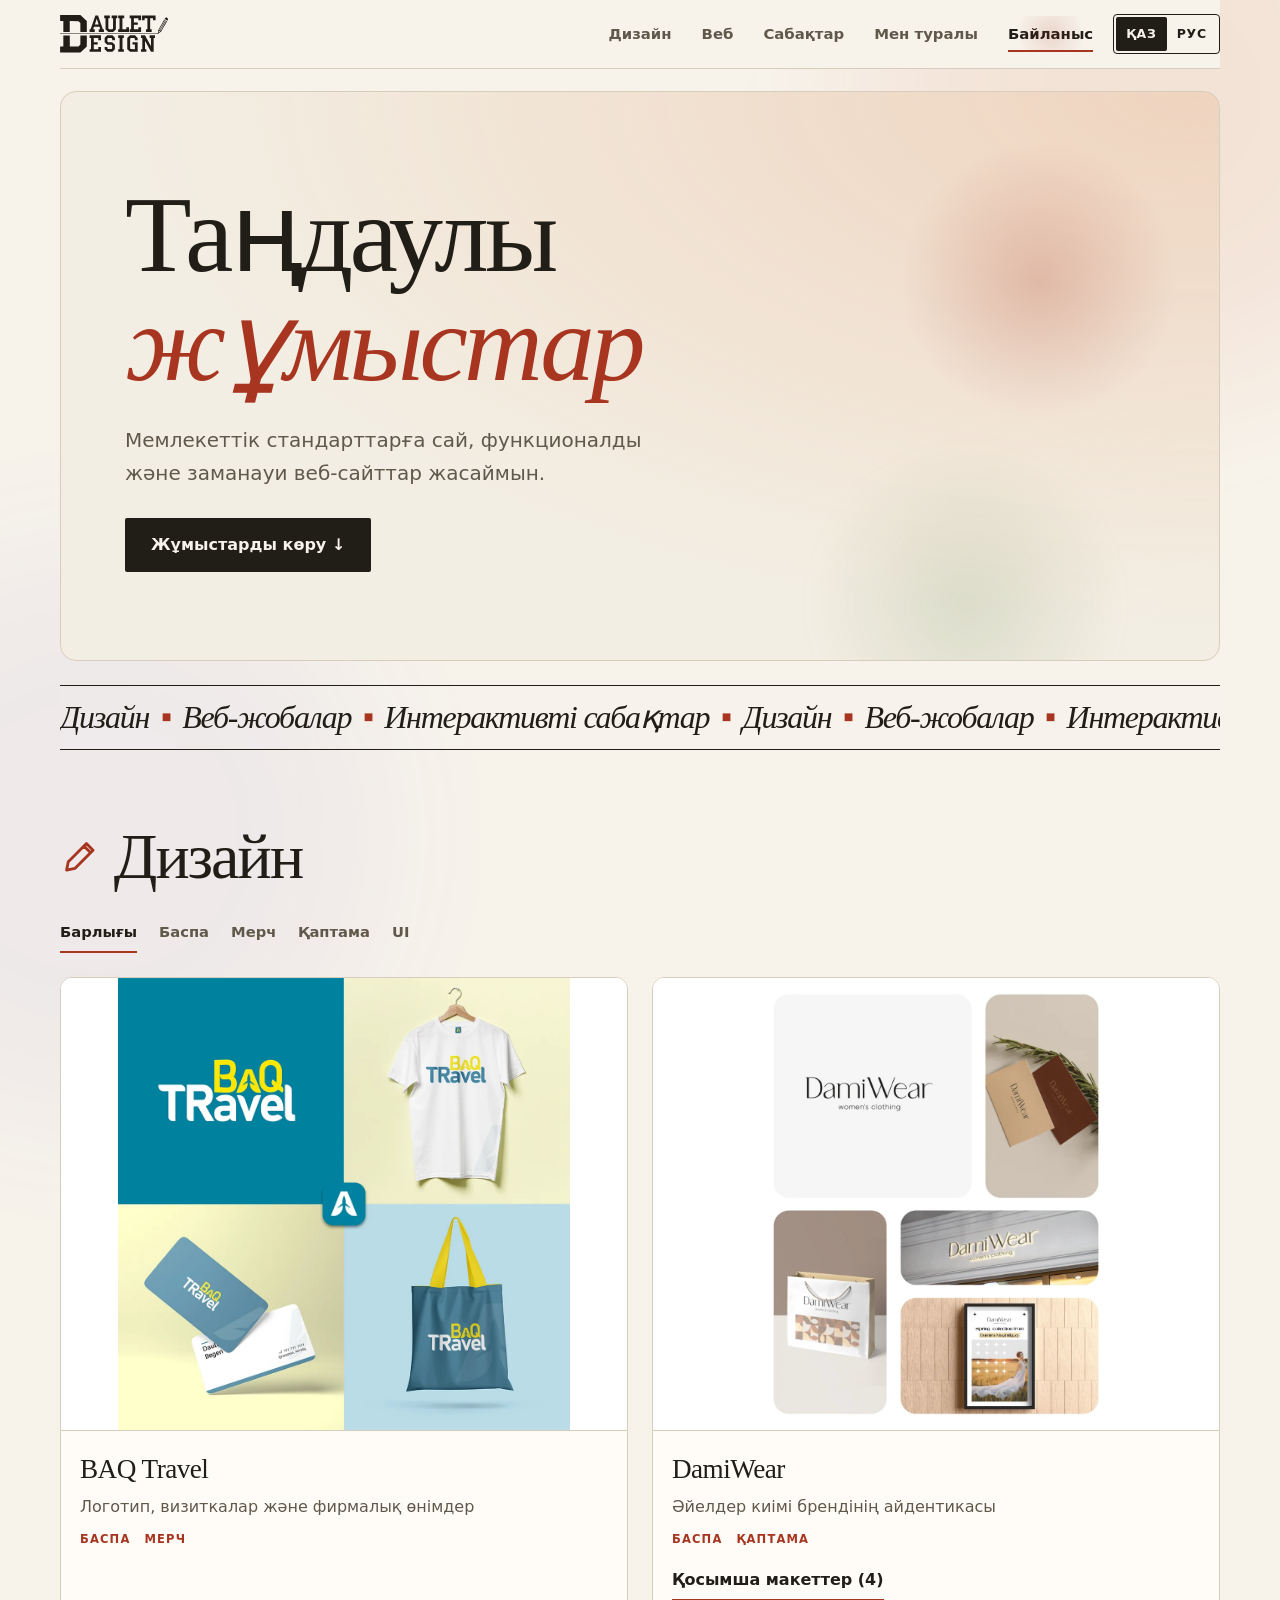
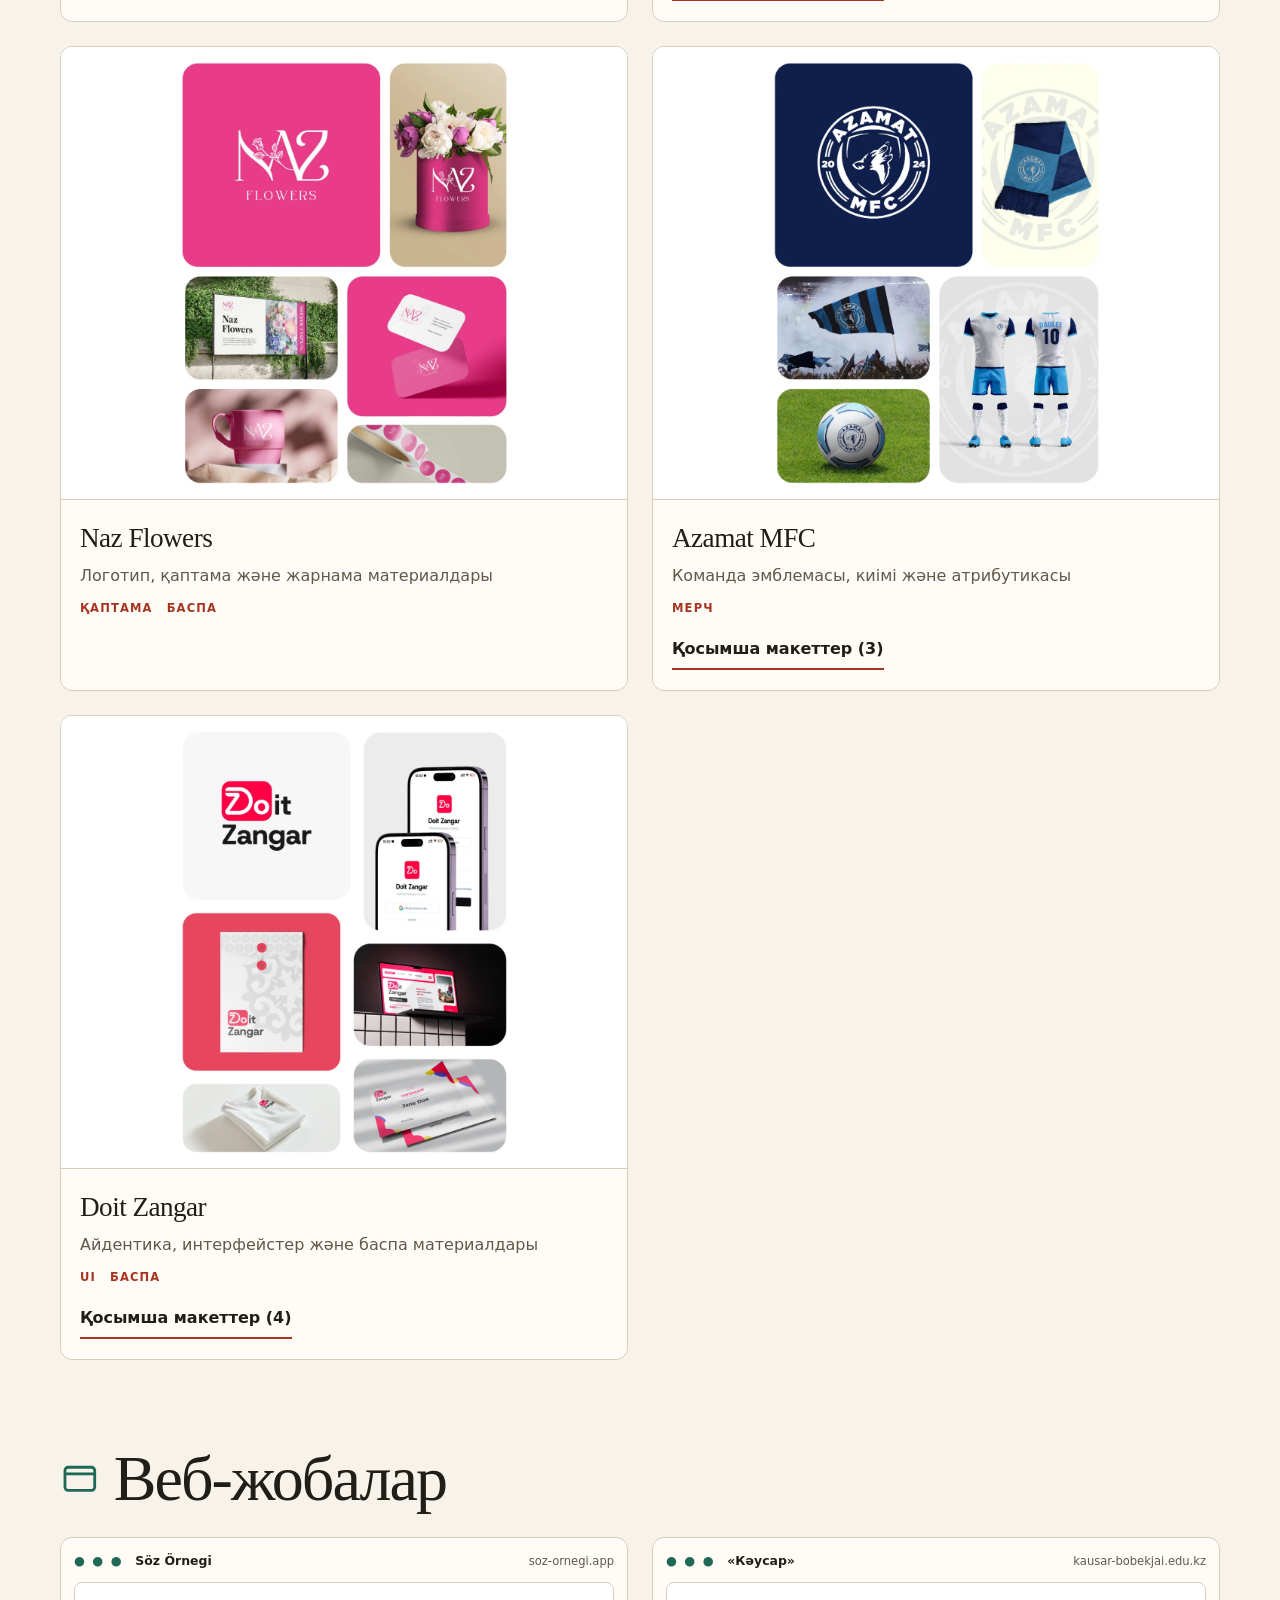
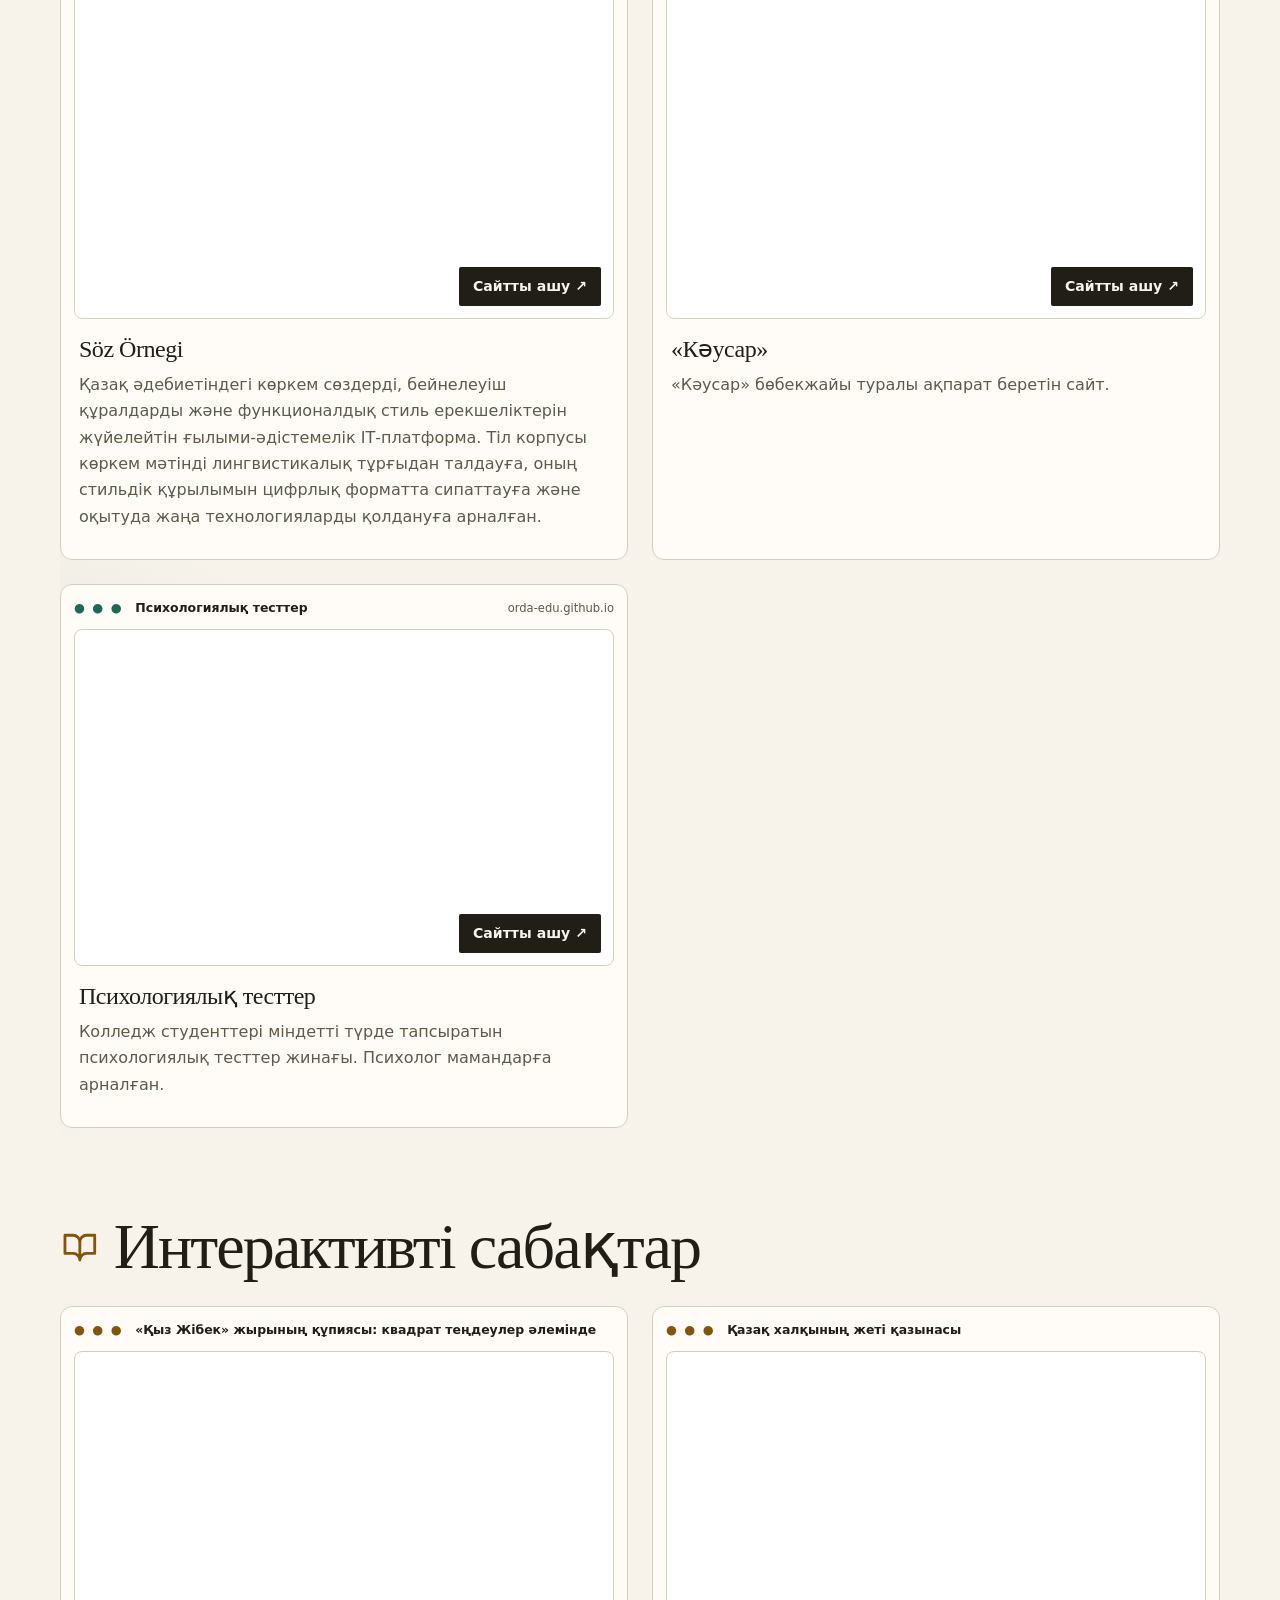
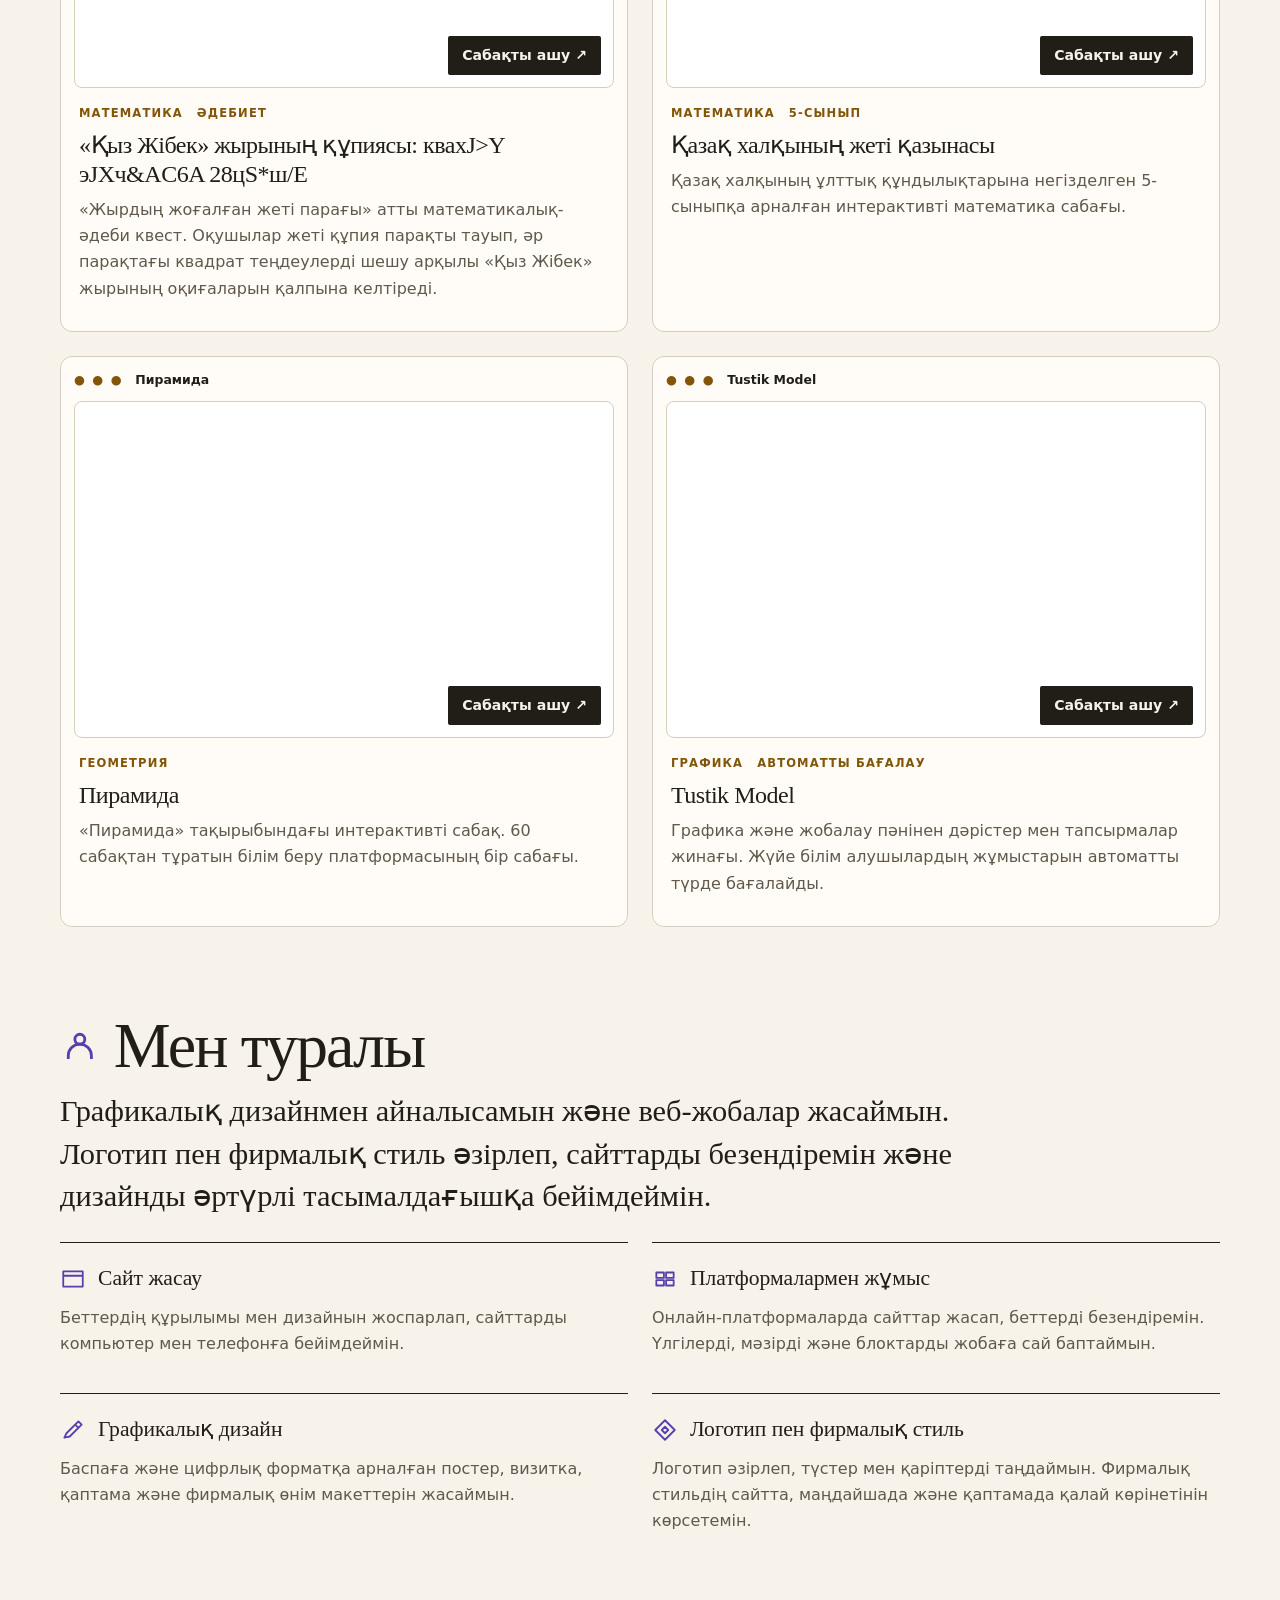
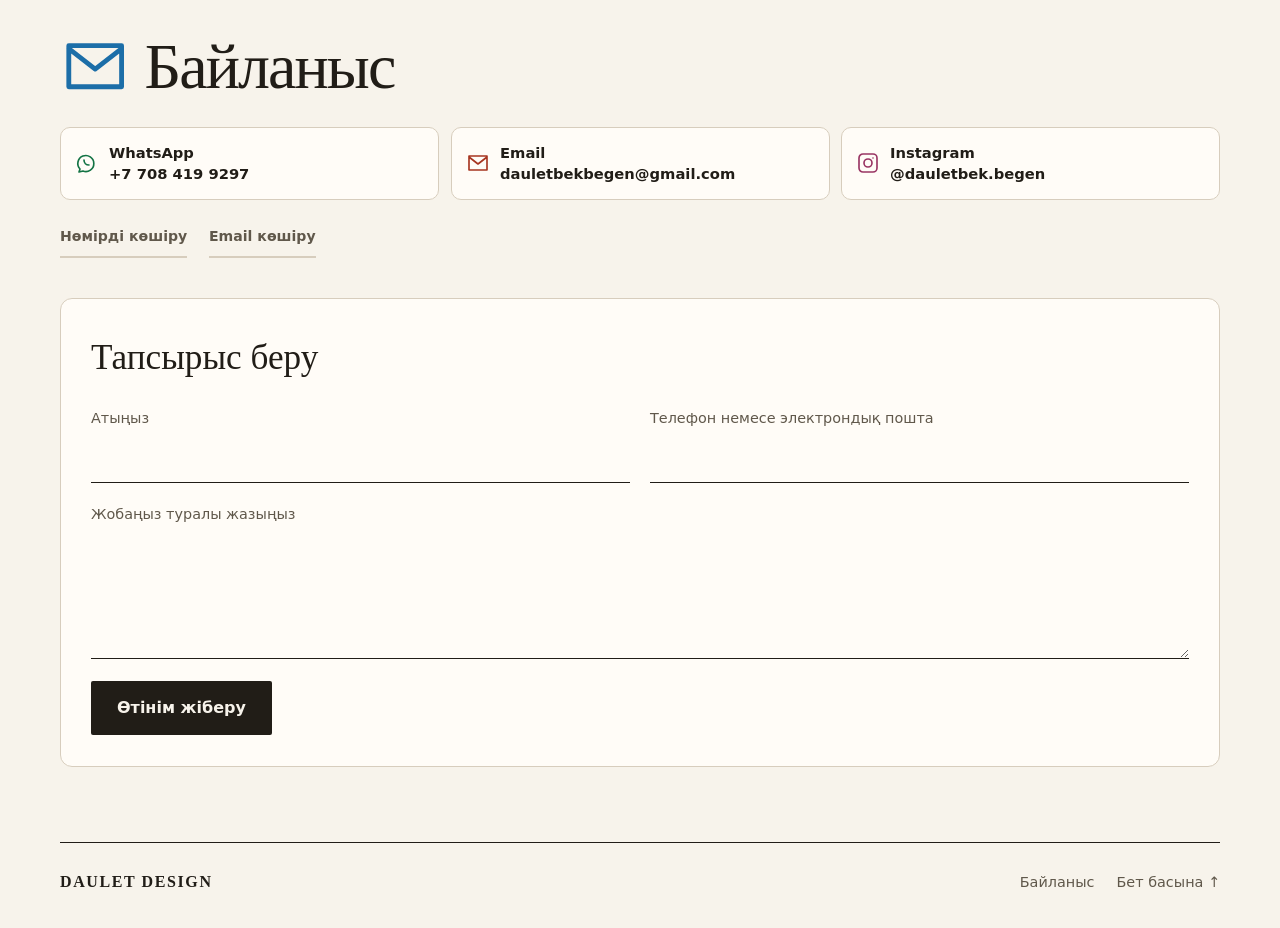
==== index.html @ eabc0e77 "Fix and extract portfolio animations" ====
<!doctype html>
<html lang="ru"><meta charset="utf-8"><meta name="viewport" content="width=device-width,initial-scale=1"><title>Избранные работы · Портфолио</title>
<style>
:root{color-scheme:light;--paper:#f3eee4;--paper-2:#eae3d5;--ink:#17140f;--muted:#6b6458;--line:#cfc6b4;--accent:#d9481f;--serif:"Iowan Old Style","Palatino Linotype",Palatino,Georgia,"Times New Roman",serif;--sans:Inter,"Segoe UI",system-ui,sans-serif}
*{box-sizing:border-box}
html{overflow-x:clip;scroll-behavior:smooth;scroll-padding-top:84px;background:var(--paper)}
body{margin:0 auto;width:min(1160px,calc(100% - 48px));color:var(--ink);font:16px/1.65 var(--sans);-webkit-font-smoothing:antialiased;background:
 radial-gradient(900px 500px at 105% -8%,#f0c9b6aa,transparent 70%),radial-gradient(700px 480px at -10% 55%,#d5dfc7aa,transparent 70%)}
main,header,footer,section,.hero{position:relative;z-index:1}
a{color:inherit;text-underline-offset:5px}
a:focus-visible,button:focus-visible{outline:2px solid var(--accent);outline-offset:4px}
p{color:var(--muted);margin:0 0 12px}
h1,h2,h3{margin:0;font-family:var(--serif);font-weight:500}
.scroll-progress{position:fixed;top:0;left:0;height:3px;width:100%;transform-origin:0 50%;transform:scaleX(0);background:var(--accent);z-index:50;pointer-events:none}
@supports (animation-timeline:scroll()){.scroll-progress{animation:progress linear both;animation-timeline:scroll(root)}}
@keyframes progress{to{transform:scaleX(1)}}

/* Header */
header{position:sticky;top:0;z-index:20;display:flex;align-items:center;justify-content:space-between;gap:20px;padding:14px 0;margin:0;background:#f3eee4e6;backdrop-filter:blur(10px);-webkit-backdrop-filter:blur(10px);border-bottom:1px solid var(--line)}
.brand{display:block;flex:none;width:clamp(84px,9vw,108px);aspect-ratio:1572/546;color:var(--ink);transition:color .25s,transform .3s}
.brand svg{display:block;width:100%;height:100%}
.brand:hover,.brand:focus-visible{color:var(--accent);transform:translateY(-1px)}
nav{display:flex;align-items:center;gap:30px;margin-left:auto}
.nav-ico{display:none}
nav a{position:relative;color:var(--muted);text-decoration:none;font-weight:600;font-size:.93rem;padding:6px 0;transition:color .2s}
nav a::after{content:"";position:absolute;left:0;right:0;bottom:0;height:2px;background:var(--accent);transform:scaleX(0);transform-origin:left;transition:transform .3s ease}
nav a:hover{color:var(--ink)}
nav a:hover::after,nav a.active::after{transform:scaleX(1)}
nav a.active{color:var(--ink)}
.languages{position:relative;display:grid;grid-template-columns:1fr 1fr;padding:2px;border:1px solid var(--ink);border-radius:4px;isolation:isolate}
.languages::before{content:"";position:absolute;z-index:-1;top:2px;bottom:2px;left:2px;width:calc(50% - 2px);background:var(--ink);border-radius:2px;transition:transform .3s cubic-bezier(.3,.8,.3,1)}
.languages[data-active=ru]::before{transform:translateX(100%)}
.languages button{font:inherit;font-size:.78rem;font-weight:700;letter-spacing:.06em;min-width:46px;min-height:34px;padding:4px 10px;color:var(--ink);background:transparent;border:0;cursor:pointer;transition:color .25s}
.languages button[aria-pressed=true]{color:var(--paper)}
.languages button:focus-visible{outline-offset:3px}

/* Hero */
.hero{position:relative;padding:clamp(56px,10vw,128px) 0 clamp(36px,6vw,72px)}
.hero h1{font-size:clamp(46px,10.5vw,138px);line-height:1.02;letter-spacing:-.035em;margin-bottom:26px}
.hero h1 span{display:block;font-style:italic;color:var(--accent)}
.hero p{max-width:44ch;font-size:clamp(1.02rem,2vw,1.25rem);color:var(--muted);margin-bottom:28px}
.button{display:inline-flex;align-items:center;gap:10px;background:var(--ink);color:var(--paper);padding:14px 26px;border-radius:2px;text-decoration:none;border:0;cursor:pointer;font:inherit;font-weight:700;min-height:48px;transition:background .25s,transform .25s}
.button:hover{background:var(--accent);transform:translateY(-2px)}
.button:disabled{opacity:.5;cursor:default}
.ticker{overflow:hidden;white-space:nowrap;border-top:1px solid var(--ink);border-bottom:1px solid var(--ink);padding:12px 0;margin-top:8px;background:rgba(255,255,255,.06)}
.ticker-track{display:flex;width:max-content;will-change:transform}
.ticker-group{display:flex;align-items:center;flex:none;padding-right:0}
.ticker span{font-family:var(--serif);font-style:italic;font-size:clamp(20px,3vw,32px);letter-spacing:-.04em;line-height:1.2;white-space:nowrap}
.ticker .separator{display:inline-flex;align-items:center;justify-content:center;width:.7em;height:.7em;margin:0 .8em;color:var(--accent);font-size:.9em;transform:rotate(45deg);font-style:normal}
.ticker .separator::before{content:"◆";display:block}
@keyframes tick{to{transform:translateX(-50%)}}

/* Sections */
section{padding:clamp(52px,8vw,96px) 0 12px}
#design{--accent:#d9481f}#works{--accent:#1f7a63}#lessons{--accent:#b9770e}#about{--accent:#6a4fd6}#contact{--accent:#1c6ea8}
h2{display:flex;align-items:center;gap:14px;font-size:clamp(34px,6vw,64px);line-height:1.08;letter-spacing:-.03em;margin-bottom:10px}
.section-icon,.ui-icon{flex:none;color:var(--accent)}
.section-icon{width:.62em;height:.62em;transition:transform .35s ease}
.ui-icon{width:1.1em;height:1.1em}
section h2:hover .section-icon{transform:rotate(-14deg) scale(1.15)}
.grid,.design-grid{display:grid;grid-template-columns:repeat(2,minmax(0,1fr));gap:48px 40px;margin-top:34px}

/* Filters / tags */
.filters,.copy-row{display:flex;flex-wrap:wrap;align-items:center;gap:6px 22px}
.filters{margin-top:22px}
.chip{font:inherit;font-size:.92rem;font-weight:600;display:inline-flex;align-items:center;min-height:40px;padding:4px 0;color:var(--muted);background:none;border:0;border-bottom:2px solid transparent;cursor:pointer;transition:color .2s,border-color .2s}
.chip:hover{color:var(--ink)}
.chip[aria-pressed=true]{color:var(--ink);border-bottom-color:var(--accent)}
.tags{display:flex;flex-wrap:wrap;gap:4px 14px;margin:0 0 12px}
.tags span{font-size:.72rem;font-weight:700;letter-spacing:.1em;text-transform:uppercase;color:var(--accent)}
.online-project .tags{margin:16px 0 0}
.online-project .tags+h3{margin-top:8px}

/* Design */
.design-grid{align-items:start}
.design-case{display:block;min-width:0;--case-accent:var(--accent)}
.design-case:nth-child(even){margin-top:56px}
.design-case[hidden]{display:none}
.art{display:block;background:#fff;overflow:hidden}
.art img{display:block;width:100%;height:auto;transition:transform .6s ease}
.design-case>.art{aspect-ratio:1;box-shadow:0 1px 0 var(--line),0 24px 50px -30px #17140f66}
.design-case>.art img{width:100%;height:100%;object-fit:contain}
.design-case:hover>.art img{transform:scale(1.04)}
.case-copy{display:flex;flex-direction:column;padding:16px 0 0}
.case-copy h3{font-size:1.7rem;letter-spacing:-.02em;margin-bottom:2px}
.case-copy p{margin-bottom:10px}
.design-case .tags span{color:var(--accent)}
.gallery-open{align-self:flex-start;font:inherit;font-weight:700;color:var(--ink);background:none;border:0;border-bottom:2px solid var(--accent);padding:2px 0;cursor:pointer;transition:color .2s}
.gallery-open:hover{color:var(--accent)}
.gallery-close{font:inherit;font-weight:700;color:var(--paper);background:var(--ink);border:0;border-radius:2px;padding:9px 16px;cursor:pointer}
.gallery-close:hover{background:var(--accent)}
.gallery-source{display:none}
.extras{display:grid;grid-template-columns:repeat(2,minmax(0,1fr));gap:12px}

/* Web & lessons */
.online-project h3{font-size:1.5rem;line-height:1.2;letter-spacing:-.02em;margin:16px 0 8px}
.online-project p{max-width:62ch}
.web-preview{background:none}
.preview-bar{display:flex;align-items:center;gap:12px;padding:0 0 10px;color:var(--muted);font-size:.78rem;min-width:0}
.preview-bar span:first-child{color:var(--accent);letter-spacing:.14em;flex:none}
.pb-title{flex:1;min-width:0;white-space:nowrap;overflow:hidden;text-overflow:ellipsis;font-weight:600;color:var(--ink)}
.pb-host{flex:none;max-width:42%;overflow:hidden;text-overflow:ellipsis;white-space:nowrap;font-size:.72rem;color:var(--muted)}
.preview-view{position:relative;aspect-ratio:16/10;overflow:hidden;background:#fff;box-shadow:0 1px 0 var(--line),0 24px 50px -30px #17140f66}
.preview-view iframe{display:block;width:200%;height:200%;border:0;transform:scale(.5);transform-origin:0 0;pointer-events:none}
.preview-link{position:absolute;inset:0;display:flex;align-items:flex-end;justify-content:flex-end;padding:12px;text-decoration:none}
.preview-link span{background:var(--ink);color:var(--paper);border-radius:2px;padding:8px 14px;font-weight:700;font-size:.88rem;transition:background .2s,transform .2s}
.preview-link:hover span{background:var(--accent);transform:translateY(-2px)}
.preview-link:focus-visible{outline-offset:-4px}

/* About */
#about>p{max-width:32em;font-family:var(--serif);font-size:clamp(1.25rem,2.6vw,1.9rem);line-height:1.4;color:var(--ink)}
.about-services{margin-top:38px}
.about-services article{padding:18px 0 0;border-top:1px solid var(--ink)}
.about-services h3{display:flex;align-items:center;gap:12px;font-size:1.35rem;margin-bottom:8px}
.about-services h3 .ui-icon{width:26px;height:26px}

/* Contact */
.contact-links{display:grid;grid-template-columns:1fr;gap:0;margin:26px 0 18px}
.contact-links a{display:flex;align-items:center;gap:20px;padding:20px 0;border-bottom:1px solid var(--line);text-decoration:none;overflow-wrap:anywhere;font-family:var(--serif);font-size:clamp(1.15rem,2.6vw,1.7rem);line-height:1.25;transition:color .25s,padding .25s}
.contact-links a:first-child{border-top:1px solid var(--ink)}
.contact-links a .ui-icon{width:30px;height:30px;margin:0;color:var(--accent)}
.contact-links a:hover,.contact-links a:focus-visible{color:var(--accent);padding-left:10px}
.contact-links a span{display:block;min-width:0}
.copy-row{margin:0 0 40px}
.copy-chip{font-size:.88rem;border-bottom-color:var(--line)}
.copy-status{margin:0;color:#1f7a63;font-size:.9rem;min-height:1.4em}
.order-panel{max-width:760px;padding:0}
.order-panel>h3{font-size:clamp(1.6rem,3vw,2.2rem);margin-bottom:20px}
.order-fields{display:grid;grid-template-columns:repeat(2,minmax(0,1fr));gap:20px;margin-bottom:20px}
.order-panel label{display:grid;gap:4px;color:var(--muted);font-size:.9rem}
.order-panel input,.order-panel textarea{width:100%;font:inherit;font-size:1.02rem;color:var(--ink);background:transparent;border:0;border-bottom:1.5px solid var(--ink);border-radius:0;padding:10px 0;transition:border-color .2s,box-shadow .2s}
.order-panel input:focus,.order-panel textarea:focus{outline:0;border-bottom-color:var(--accent);box-shadow:0 1.5px 0 var(--accent)}
.order-panel textarea{resize:vertical}
.order-panel .button{margin-top:22px}
#order-status{margin-top:12px}

/* Footer */
footer{display:flex;align-items:center;justify-content:space-between;flex-wrap:wrap;gap:15px;margin-top:64px;padding:26px 0 32px;border-top:1px solid var(--ink)}
.site-footer strong{font-family:var(--serif);font-weight:600;letter-spacing:.1em}
.site-footer div{display:flex;gap:22px;flex-wrap:wrap}
.site-footer a{font-size:.9rem;color:var(--muted);text-decoration:none}
.site-footer a:hover{color:var(--accent)}

/* Dialog */
dialog{background:var(--paper);color:var(--ink);border:1px solid var(--ink);border-radius:2px;width:min(900px,calc(100% - 24px));max-height:90dvh;padding:0}
dialog::backdrop{background:#17140fbf}
body:has(dialog[open]){overflow:hidden}
.gallery-head{position:sticky;top:0;z-index:1;display:flex;align-items:center;justify-content:space-between;gap:12px;padding:14px 18px;background:var(--paper);border-bottom:1px solid var(--line)}
.gallery-head h2{font-size:clamp(22px,4vw,32px);margin:0}
.gallery-content{padding:16px 18px 20px}

/* Responsive */
@media(max-width:900px){.grid,.design-grid{gap:40px 28px}}
@media(max-width:820px){
body{width:calc(100% - 32px);padding-bottom:calc(84px + env(safe-area-inset-bottom))}
html{scroll-padding-top:70px}
header{padding:10px 0}
.brand{width:clamp(76px,22vw,92px)}
nav{position:fixed;left:0;right:0;bottom:0;z-index:30;margin:0;display:grid;grid-template-columns:repeat(5,minmax(0,1fr));gap:0;padding:6px 8px calc(6px + env(safe-area-inset-bottom));background:#f3eee4f5;backdrop-filter:blur(12px);-webkit-backdrop-filter:blur(12px);border-top:1px solid var(--ink)}
.nav-ico{display:block;width:21px;height:21px}
nav a{display:flex;flex-direction:column;align-items:center;justify-content:center;gap:3px;min-height:54px;padding:6px 2px;font-size:.68rem;line-height:1.15;text-align:center;white-space:nowrap}
nav a::after{left:25%;right:25%;bottom:2px}
nav a span{max-width:100%;overflow:hidden;text-overflow:ellipsis}
nav a.active{color:var(--accent)}
body:has(dialog[open]) nav{display:none}
}
@media(max-width:700px){
.grid,.design-grid{grid-template-columns:minmax(0,1fr);gap:40px}
.design-case:nth-child(even){margin-top:0}
section{padding:44px 0 8px}
.hero{padding:40px 0 28px}
.hero h1{font-size:clamp(42px,13vw,72px)}
h2{font-size:clamp(30px,9vw,42px);gap:10px}
.case-copy h3{font-size:1.5rem}
.contact-links a{gap:16px;padding:16px 0}
.order-fields{grid-template-columns:minmax(0,1fr)}
.extras{grid-template-columns:minmax(0,1fr)}
dialog{width:calc(100% - 16px)}
.gallery-head{padding:12px 14px}.gallery-content{padding:12px 14px 16px}
footer{margin-top:44px;padding:22px 0 12px}
.pb-host{display:none}
}
@media(max-width:360px){nav a{font-size:.62rem}.nav-ico{width:19px;height:19px}}
@media(prefers-reduced-motion:reduce){html{scroll-behavior:auto}.ticker-track{animation:none}.js .reveal{opacity:1;transform:none;transition:none}.scroll-progress{display:none}.languages::before,.button,.brand,nav a::after{transition:none}}

/* Layout refinements */
:root{--paper:#f7f3eb;--paper-2:#eee8db;--ink:#211d17;--muted:#60584b;--line:#d7cdbd;--accent:#a73520}
header{background:#f7f3ebf5}
.hero{margin:22px 0 24px;padding:clamp(36px,7vw,88px) clamp(20px,5vw,66px);border:1px solid var(--line);border-radius:16px;background:radial-gradient(ellipse at 98% 0%,#efd4bf,transparent 66%),#f3eee3}
.hero h1{font-size:clamp(38px,9vw,109px);line-height:1;overflow-wrap:anywhere}
section{padding-top:clamp(42px,6vw,72px)}
#design{--accent:#a73520}#works{--accent:#1f6855}#lessons{--accent:#82550a}#about{--accent:#593ead}
.grid,.design-grid{gap:24px;margin-top:24px}
.design-grid{align-items:stretch;grid-auto-rows:1fr}
.design-case{display:grid;grid-template-rows:auto 1fr;overflow:hidden;border:1px solid var(--line);border-radius:12px;background:#fffcf7}
.design-case:nth-child(even){margin-top:0}
.design-case>.art{box-shadow:none;aspect-ratio:5/4;border-bottom:1px solid var(--line)}
.case-copy{padding:16px 19px 20px}.gallery-open{margin-top:auto;min-height:40px}
.online-project{min-width:0;padding:13px 13px 17px;border:1px solid var(--line);border-radius:12px;background:#fffcf7}
.online-project>p,.online-project>h3,.online-project>.tags{margin-left:5px;margin-right:5px}
.preview-view{border-radius:8px;box-shadow:none;border:1px solid var(--line)}
.contact-links{grid-template-columns:repeat(3,minmax(0,1fr));gap:12px}
.contact-links a,.contact-links a:first-child{gap:10px;padding:14px;border:1px solid var(--line);border-radius:10px;background:#fffcf7;font:600 .92rem/1.45 var(--sans)}
.contact-links a[href^="https://wa.me/"]{--accent:#137344}.contact-links a[href^="mailto:"]{--accent:#a73520}.contact-links a[href*="instagram.com"]{--accent:#993463}
.contact-links a .ui-icon{width:24px;height:24px}.contact-links a:hover,.contact-links a:focus-visible{padding-left:14px;border-color:var(--accent)}
.order-panel{max-width:none;padding:clamp(16px,3vw,30px);background:#fffcf7;border:1px solid var(--line);border-radius:12px}
@media(max-width:820px){
body{padding-bottom:calc(84px + env(safe-area-inset-bottom))}
html{scroll-padding-bottom:calc(84px + env(safe-area-inset-bottom))}
html{scroll-padding-top:112px}
header{display:grid;grid-template-columns:1fr auto;gap:5px;backdrop-filter:none}
nav{position:fixed;left:0;right:0;bottom:0;z-index:30;margin:0;display:grid;grid-template-columns:repeat(5,minmax(0,1fr));gap:0;padding:6px 8px calc(6px + env(safe-area-inset-bottom));background:#f7f3ebf5;backdrop-filter:blur(12px);-webkit-backdrop-filter:blur(12px);border-top:1px solid var(--ink);grid-column:auto;grid-row:auto}
nav a{min-height:44px;white-space:normal}
nav a span{overflow:visible}
}
@media(max-width:700px){
  .contact-links{grid-template-columns:1fr}
  .design-grid{grid-auto-rows:auto}
  .hero{margin-top:14px}
  .hero h1{font-size:clamp(36px,11vw,68px)}
  .site-footer{display:flex;flex-direction:column;align-items:flex-start;gap:10px;padding-top:20px;border-top:0}
  .site-footer div{width:100%;justify-content:space-between}
  .ticker,.hero,.design-case,.online-project,.contact-links a,.order-panel,.about-services article,footer,header{border-color:transparent!important;box-shadow:none!important}
  .design-case>.art{border-bottom-color:transparent!important}
  .contact-links a:first-child{border-top-color:transparent!important}
  .contact-links a,.contact-links a:first-child{padding:16px;gap:12px}
  .contact-links a:hover,.contact-links a:focus-visible{padding-left:16px}
}
@media(prefers-reduced-motion:reduce){.art img,.preview-link span,.contact-links a{transition:none}.design-case:hover>.art img,.preview-link:hover span,.button:hover{transform:none}}.ticker-track{display:flex;width:max-content;animation:scrollTicker 20s linear infinite;will-change:transform}
.ticker-group{display:flex;align-items:center;flex:none}
.ticker-group span{display:block;flex:none}
.ticker-group .separator{display:inline-flex;align-items:center;justify-content:center;width:.7em;height:.7em;margin:0 .8em;color:var(--accent);font-size:.9em;transform:rotate(45deg);font-style:normal}
.ticker-group .separator::before{content:"◆";display:block}

@keyframes scrollTicker{from{transform:translateX(0)}to{transform:translateX(-50%)}}
@media(prefers-reduced-motion:reduce){.ticker-track{animation:none}}

</style>
<link rel="stylesheet" href="./animation.css">
<body id="top"><div class="scroll-progress" aria-hidden="true"></div><div class="vector-layer" aria-hidden="true">
  <div class="float-card card-one"></div>
  <div class="float-card card-two"></div>
  <div class="float-card card-three"></div>
</div><header><a class="brand" href="#top" aria-label="Портфолио, в начало"><svg viewBox="0 0 1572.093 546" fill="currentColor" role="img" aria-label="Авторский логотип" focusable="false"><path d="M296.512 0.5 C326.842 30.83 359.632 58.62 390.012 89 L390.512 248 L296.512 248 L296.012 116 L269.512 89.5 L141.512 89 L141.512 248 L48.512 248 L48.512 89 L1.512 89 L1.512 0 Z"/><path d="M445.423 209 L515.194 8.504 L554.479 8 C557.1 22.034 563.807 35.822 568.441 49.299 C580.114 83.246 591.707 117.213 603.703 151.047 C608.516 164.623 613.401 178.167 617.96 191.844 C619.875 197.589 622.389 203.016 623.57 209 L639.512 209 L639.512 248 L564.512 248 L564.512 209 L587.352 209 C583.276 196.877 576.809 184.569 574.482 172 L495.178 172.502 C491.174 184.513 484.864 196.581 482.464 209 L505.512 209 L505.512 248 L430.512 248 L430.512 209 Z M535.07 55.842 C528.71 70.11 524.73 85.847 519.789 100.668 C515.618 113.183 509.952 126.044 507.467 139 L562.349 139 Z"/><path d="M725.512 8 L725.006 46.488 L703.512 47 L704.012 197 C707.817 200.805 712.206 204.447 715.116 208.994 C722.105 208.919 757.661 210.021 761.509 208.205 C765.306 206.413 769.058 200.954 772.012 198 L772.512 47 L751.512 47 L751.512 8 L833.512 8 L833.006 46.487 L813.512 47 L813.012 211 L773.512 247.5 L702.512 247.5 C693.897 238.885 684.785 230.967 675.838 222.798 C671.572 218.902 668.037 214.061 663.012 211.12 L662.512 47 L643.512 47 L643.512 8 Z"/><path d="M934.512 8 L934.512 47 L908.512 47 L908.512 209 L965.512 209 L965.512 178 L1004.512 178 L1004.512 248 L846.512 248 L846.512 209 L866.512 209 L866.512 47 L846.512 47 L846.512 8 Z"/><path d="M1180.512 8 L1180.512 78 L1141.512 78 L1141.512 47 L1075.512 47 L1075.512 108 L1132.512 108 L1132.512 141 L1075.512 141 L1075.512 209 L1141.512 209 L1141.512 178 L1180.512 178 L1180.512 248 L1014.512 248 L1014.512 209 L1035.512 209 L1035.512 47 L1014.512 47 L1014.512 8 Z"/><path d="M1391.512 8 L1391.512 78 L1354.512 78 L1354.512 47 L1312.512 47 L1312.512 209 L1334.512 209 L1334.512 248 L1252.512 248 L1252.512 209 L1272.512 209 L1272.512 47 L1231.512 47 L1231.512 78 L1194.512 78 L1194.512 8 Z"/><path d="M1563.088 82.458 C1552.999 75.413 1534.683 64.331 1523.485 59.726 C1525.074 52.326 1531.521 41.515 1538.998 38.826 C1549.812 34.936 1566.799 43.442 1570.87 53.846 C1575.207 64.93 1566.916 72.928 1563.088 82.458 Z"/><path d="M1.087 269.5 L927.597 269.5 L1234.107 269.5 C1297.015 269.5 1360.013 270.516 1422.89 268.488 C1425.869 256.569 1427.156 244.03 1429.021 231.885 C1429.77 227.006 1429.807 221.243 1431.833 216.691 C1436.975 205.143 1444.97 194.245 1451.32 183.314 C1467.606 155.281 1483.802 127.179 1499.601 98.867 C1505.495 88.305 1513.313 78.091 1517.813 66.839 C1519.713 67.64 1524.89 69.127 1525.773 71.216 C1526.361 72.605 1513.211 94.963 1511.395 98.182 C1494.895 127.422 1478.221 156.824 1460.8 185.524 C1457.828 190.421 1442.066 215.139 1444.402 219.166 C1445.552 221.15 1448.81 220.5 1450.684 220.5 C1471.068 184.479 1492.49 149.072 1512.59 112.887 C1519.41 100.609 1528.368 88.849 1533.844 75.898 L1542.392 80.241 C1535.612 93.799 1527.252 106.604 1519.686 119.717 C1507.46 140.907 1495.922 162.57 1483.222 183.478 C1478.068 191.963 1473.296 200.652 1468.349 209.263 C1465.713 213.852 1461.789 218.641 1460.248 223.756 C1459.664 225.693 1460.071 228.058 1460.206 230.026 C1462.098 229.868 1465.272 230.173 1466.907 228.978 C1470.231 226.548 1482.478 201.881 1485.848 196.446 C1500.551 172.73 1513.815 147.996 1527.66 123.763 C1534.964 110.979 1544.457 98.213 1549.935 84.539 C1552.69 86.465 1555.283 87.945 1558.412 89.199 C1542.677 120.671 1522.802 150.175 1505.612 180.848 C1498.088 194.274 1490.123 207.437 1482.61 220.851 C1479.126 227.071 1476.118 235.429 1471.3 240.685 C1464.136 248.501 1453.643 254.212 1445.332 260.779 C1438.773 265.962 1432.253 272.697 1424.559 276.19 C1420.527 278.019 1363.188 276.5 1353.932 276.5 L1177.677 276.5 L558.158 276.5 L185.646 276.5 L43.142 276.5 C37.795 276.5 3.238 277.513 1.122 275.964 C-0.972 274.431 0.375 271.365 1.087 269.5 Z M1440.527 229.881 L1434.379 258.615 C1441.094 251.957 1448.979 243.116 1457.219 238.487 C1451.715 235.445 1446.737 231.311 1440.527 229.881 Z"/><path d="M596.512 296 L596.512 366 L557.512 366 L557.512 335 L491.512 335 L491.512 396 L548.512 396 L548.512 429 L491.512 429 L491.512 497 L557.512 497 L557.512 466 L596.512 466 L596.512 536 L430.512 536 L430.512 497 L451.512 497 L451.512 335 L430.512 335 L430.512 296 Z"/><path d="M689.512 466 L690.012 486 L701.512 496.5 L747.512 496.5 C751.146 492.866 754.573 488.74 759.012 486.102 L759.012 445 L747.512 433.5 L686.512 432.5 C674.476 420.464 662.002 408.99 650.012 397 L650.012 333 L686.512 296.5 L762.512 296.5 C768.016 302.004 797.606 329.737 798.884 334.455 C800.863 341.759 799.384 357.795 799.512 366 L759.512 366 C759.402 361.596 760.461 349.52 758.707 345.973 C756.822 342.165 751.504 338.492 748.512 335.5 L701.777 335.5 C697.672 338.933 693.823 342.189 690.012 346 L690.012 385 C693.395 388.383 697.053 393.417 701.603 395.257 C705.356 396.773 711.709 395.673 715.752 395.741 L760.512 396.5 C773.041 409.029 786.459 420.447 799.012 433 L799.012 499 C787.013 510.999 775.441 523.571 763.512 535.5 L688.512 535.5 C676.016 523.004 662.498 511.486 650.012 499 L649.512 466 Z"/><path d="M929.512 296 L929.512 335 L909.512 335 L909.512 497 L929.512 497 L929.512 536 L847.512 536 L847.512 497 L867.512 497 L867.512 335 L847.512 335 L847.512 296 Z"/><path d="M1018.512 296.5 L1091.512 296.5 C1096.58 301.568 1128.589 331.926 1129.809 335.217 C1131.792 340.568 1130.404 359.304 1130.512 366 L1090.512 366 C1090.411 361.948 1091.388 348.824 1089.611 345.797 C1087.385 342.004 1082.614 338.602 1079.512 335.5 L1031.512 335.5 L1021.012 346 L1021.012 486 L1031.512 496.5 L1090.512 497 L1090.512 429 L1055.512 429 L1055.512 396 L1130.512 396 L1130.512 536 L1019.512 535.5 C1006.361 522.37 992.215 510.203 979.012 497 L979.012 334 C991.823 321.19 1005.645 309.367 1018.512 296.5 Z"/><path d="M1238.25 296 C1244.084 310.199 1253.052 323.504 1260.454 336.923 C1274.038 361.551 1286.927 386.531 1300.591 411.116 C1306.985 422.619 1319.975 442.255 1323.569 454 L1324.512 453.943 L1324.512 335 L1305.018 334.487 L1304.512 296 L1382.512 296 L1382.512 335 L1363.512 335 L1363.512 536 L1325.292 536 C1317.919 525.602 1312.558 513.364 1306.561 502.12 C1295.083 480.602 1283.482 458.932 1271.359 437.754 C1263.124 423.368 1255.388 408.7 1247.54 394.083 C1244.63 388.661 1240.078 382.976 1238.514 377.009 L1237.521 377 L1237.512 497 L1257.512 497 L1257.512 536 L1179.512 536 L1179.512 497 L1198.512 497 L1198.512 335 L1179.512 335 L1179.512 296 Z"/><path d="M48.512 458 L48.512 298 L142.512 298 L142.512 458 L269.512 457.5 L296.012 431 L296.512 298 L390.512 298 L390.012 459.012 C359.977 488.593 327.337 515.675 297.512 545.5 L1.512 546 L1.512 458 Z"/></svg></a><nav aria-label="Навигация"><a href="#design"><svg class="nav-ico" viewBox="0 0 24 24" fill="none" stroke="currentColor" stroke-width="1.7" stroke-linecap="round" stroke-linejoin="round" aria-hidden="true"><path d="m14 5 5 5M4 20l5-1L20 8l-4-4L5 15z"/></svg><span>Дизайн</span></a><a href="#works"><svg class="nav-ico" viewBox="0 0 24 24" fill="none" stroke="currentColor" stroke-width="1.7" stroke-linecap="round" stroke-linejoin="round" aria-hidden="true"><rect x="3" y="5" width="18" height="14" rx="2"/><path d="M3 9h18"/></svg><span>Веб</span></a><a href="#lessons"><svg class="nav-ico" viewBox="0 0 24 24" fill="none" stroke="currentColor" stroke-width="1.7" stroke-linecap="round" stroke-linejoin="round" aria-hidden="true"><path d="M3 5h5a4 4 0 0 1 4 4v11a4 4 0 0 0-4-4H3zm18 0h-5a4 4 0 0 0-4 4v11a4 4 0 0 1 4-4h5z"/></svg><span>Уроки</span></a><a href="#about"><svg class="nav-ico" viewBox="0 0 24 24" fill="none" stroke="currentColor" stroke-width="1.7" stroke-linecap="round" stroke-linejoin="round" aria-hidden="true"><circle cx="12" cy="8" r="3"/><path d="M5 20v-2a7 7 0 0 1 14 0v2"/></svg><span>Обо мне</span></a><a href="#contact"><svg class="nav-ico" viewBox="0 0 24 24" fill="none" stroke="currentColor" stroke-width="1.7" stroke-linecap="round" stroke-linejoin="round" aria-hidden="true"><path d="M3 5h18v14H3z M3 6l9 7 9-7"/></svg><span>Связаться</span></a></nav><div class="languages" role="group" aria-label="Тіл / Язык" data-active="kk"><button type="button" data-language="kk" lang="kk" aria-pressed="false">ҚАЗ</button><button type="button" data-language="ru" lang="ru" aria-pressed="true">РУС</button></div></header><main><div class="hero"><h1>Избранные <span>работы</span></h1><p>Мемлекеттік стандарттарға сай, функционалды және заманауи веб-сайттар жасаймын.</p><a class="button" href="#design">К работам ↓</a></div><div class="ticker" aria-label="Бегущая строка" aria-live="off"><div class="ticker-track"><div class="ticker-group"><span>Дизайн</span><span class="separator" aria-hidden="true"></span><span>Веб-проекты</span><span class="separator" aria-hidden="true"></span><span>Интерактивные уроки</span><span class="separator" aria-hidden="true"></span><span>Дизайн</span><span class="separator" aria-hidden="true"></span><span>Веб-проекты</span><span class="separator" aria-hidden="true"></span><span>Интерактивные уроки</span><span class="separator" aria-hidden="true"></span></div><div class="ticker-group" aria-hidden="true"><span>Дизайн</span><span class="separator" aria-hidden="true"></span><span>Веб-проекты</span><span class="separator" aria-hidden="true"></span><span>Интерактивные уроки</span><span class="separator" aria-hidden="true"></span><span>Дизайн</span><span class="separator" aria-hidden="true"></span><span>Веб-проекты</span><span class="separator" aria-hidden="true"></span><span>Интерактивные уроки</span><span class="separator" aria-hidden="true"></span></div></div></div><section id="design"><h2><svg class="section-icon" viewBox="0 0 24 24" fill="none" stroke="currentColor" stroke-width="1.7" stroke-linejoin="round" aria-hidden="true"><path d="m14 5 5 5M4 20l5-1L20 8l-4-4L5 15z"/></svg>Дизайн</h2><div class="filters" role="group" aria-label="Фильтр работ"><button type="button" class="chip" data-filter="all" aria-pressed="true"><span>Все</span></button><button type="button" class="chip" data-filter="print" aria-pressed="false"><span>Печать</span></button><button type="button" class="chip" data-filter="merch" aria-pressed="false"><span>Мерч</span></button><button type="button" class="chip" data-filter="pack" aria-pressed="false"><span>Упаковка</span></button><button type="button" class="chip" data-filter="ui" aria-pressed="false"><span>UI</span></button></div><div class="design-grid">
<article class="design-case" data-cat="print merch"><a href="portfolio-assets/design-1-1.jpg" target="_blank" rel="noopener" class="art"><img src="portfolio-assets/design-1-1-preview.webp" alt="Айдентика BAQ Travel" loading="lazy" decoding="async"></a><div class="case-copy"><h3>BAQ Travel</h3><p>Логотип, визитки и фирменный мерч</p><div class="tags"><span>Печать</span><span>Мерч</span></div></div></article>
<article class="design-case" data-cat="print pack"><a href="portfolio-assets/design-2-1.jpg" target="_blank" rel="noopener" class="art"><img src="portfolio-assets/design-2-1-preview.webp" alt="Обзор айдентики" loading="lazy" decoding="async"></a><div class="case-copy"><h3>DamiWear</h3><p>Айдентика бренда женской одежды</p><div class="tags"><span>Печать</span><span>Упаковка</span></div><button type="button" class="gallery-open" aria-haspopup="dialog">Другие макеты (4)</button><div class="gallery-source" hidden><div class="extras"><a href="portfolio-assets/design-2-2.jpg" target="_blank" rel="noopener" class="art"><img src="portfolio-assets/design-2-2.jpg" alt="Вывеска" loading="lazy" decoding="async"></a><a href="portfolio-assets/design-2-3.png" target="_blank" rel="noopener" class="art"><img src="portfolio-assets/design-2-3.png" alt="Визитки" loading="lazy" decoding="async"></a><a href="portfolio-assets/design-2-4.png" target="_blank" rel="noopener" class="art"><img src="portfolio-assets/design-2-4.png" alt="Постер коллекции" loading="lazy" decoding="async"></a><a href="portfolio-assets/design-2-5.png" target="_blank" rel="noopener" class="art"><img src="portfolio-assets/design-2-5.png" alt="Фирменный пакет" loading="lazy" decoding="async"></a></div></div></div></article>
<article class="design-case" data-cat="pack print"><a href="portfolio-assets/design-3-1.jpg" target="_blank" rel="noopener" class="art"><img src="portfolio-assets/design-3-1-preview.webp" alt="Айдентика Naz Flowers" loading="lazy" decoding="async"></a><div class="case-copy"><h3>Naz Flowers</h3><p>Логотип, упаковка и рекламные материалы</p><div class="tags"><span>Упаковка</span><span>Печать</span></div></div></article>
<article class="design-case" data-cat="merch"><a href="portfolio-assets/design-4-1.jpg" target="_blank" rel="noopener" class="art"><img src="portfolio-assets/design-4-1-preview.webp" alt="Обзор клубной айдентики" loading="lazy" decoding="async"></a><div class="case-copy"><h3>Azamat MFC</h3><p>Эмблема, форма и атрибутика команды</p><div class="tags"><span>Мерч</span></div><button type="button" class="gallery-open" aria-haspopup="dialog">Другие макеты (3)</button><div class="gallery-source" hidden><div class="extras"><a href="portfolio-assets/design-4-2.jpg" target="_blank" rel="noopener" class="art"><img src="portfolio-assets/design-4-2.jpg" alt="Шарф" loading="lazy" decoding="async"></a><a href="portfolio-assets/design-4-3.jpg" target="_blank" rel="noopener" class="art"><img src="portfolio-assets/design-4-3.jpg" alt="Футбольный мяч" loading="lazy" decoding="async"></a><a href="portfolio-assets/design-4-4.jpg" target="_blank" rel="noopener" class="art"><img src="portfolio-assets/design-4-4.jpg" alt="Флаг" loading="lazy" decoding="async"></a></div></div></div></article>
<article class="design-case" data-cat="ui print"><a href="portfolio-assets/design-5-1.jpg" target="_blank" rel="noopener" class="art"><img src="portfolio-assets/design-5-1-preview.webp" alt="Обзор проекта" loading="lazy" decoding="async"></a><div class="case-copy"><h3>Doit Zangar</h3><p>Айдентика, интерфейсы и печатные материалы</p><div class="tags"><span>UI</span><span>Печать</span></div><button type="button" class="gallery-open" aria-haspopup="dialog">Другие макеты (4)</button><div class="gallery-source" hidden><div class="extras"><a href="portfolio-assets/design-5-2.jpg" target="_blank" rel="noopener" class="art"><img src="portfolio-assets/design-5-2.jpg" alt="Макет сайта" loading="lazy" decoding="async"></a><a href="portfolio-assets/design-5-3.jpg" target="_blank" rel="noopener" class="art"><img src="portfolio-assets/design-5-3.jpg" alt="Фирменный конверт" loading="lazy" decoding="async"></a><a href="portfolio-assets/design-5-4.jpg" target="_blank" rel="noopener" class="art"><img src="portfolio-assets/design-5-4.jpg" alt="Мобильный интерфейс" loading="lazy" decoding="async"></a><a href="portfolio-assets/design-5-5.jpg" target="_blank" rel="noopener" class="art"><img src="portfolio-assets/design-5-5.jpg" alt="Футболка" loading="lazy" decoding="async"></a></div></div></div></article>
</div></section><section id="works"><h2><svg class="section-icon" viewBox="0 0 24 24" fill="none" stroke="currentColor" stroke-width="1.7" stroke-linejoin="round" aria-hidden="true"><rect x="3" y="5" width="18" height="14" rx="2"/><path d="M3 9h18"/></svg>Веб-проекты</h2><div class="grid">
<article class="online-project"><div class="web-preview"><div class="preview-bar"><span aria-hidden="true">● ● ●</span><span class="pb-title">Söz Örnegi</span></div><div class="preview-view"><iframe src="https://soz-ornegi.app/" title="Söz Örnegi" loading="lazy" tabindex="-1" inert></iframe><a class="preview-link" href="https://soz-ornegi.app/" aria-label="Открыть сайт Söz Örnegi"><span>Открыть сайт ↗</span></a></div></div><h3>Söz Örnegi</h3><p>Научно-методическая ИТ-платформа и корпус казахской литературы. Систематизирует образную лексику, выразительные средства и особенности функциональных стилей для цифрового анализа текстов и обучения.</p></article>
<article class="online-project"><div class="web-preview"><div class="preview-bar"><span aria-hidden="true">● ● ●</span><span class="pb-title">«Каусар»</span></div><div class="preview-view"><iframe src="https://kausar-bobekjai.edu.kz/" title="«Каусар»" loading="lazy" tabindex="-1" inert></iframe><a class="preview-link" href="https://kausar-bobekjai.edu.kz/" aria-label="Открыть сайт «Каусар»"><span>Открыть сайт ↗</span></a></div></div><h3>«Каусар»</h3><p>Сайт детского сада «Каусар» с информацией об учреждении.</p></article>
<article class="online-project"><div class="web-preview"><div class="preview-bar"><span aria-hidden="true">● ● ●</span><span class="pb-title">Психологические тесты</span></div><div class="preview-view"><iframe src="https://orda-edu.github.io/psi-tests/" title="Психологические тесты" loading="lazy" tabindex="-1" inert></iframe><a class="preview-link" href="https://orda-edu.github.io/psi-tests/" aria-label="Открыть сайт Психологические тесты"><span>Открыть сайт ↗</span></a></div></div><h3>Психологические тесты</h3><p>Сборник обязательных психологических тестов для студентов колледжей. Предназначен для специалистов-психологов.</p></article>
</div></section><section id="lessons"><h2><svg class="section-icon" viewBox="0 0 24 24" fill="none" stroke="currentColor" stroke-width="1.7" stroke-linejoin="round" aria-hidden="true"><path d="M3 5h5a4 4 0 0 1 4 4v11a4 4 0 0 0-4-4H3zm18 0h-5a4 4 0 0 0-4 4v11a4 4 0 0 1 4-4h5z"/></svg>Интерактивные уроки</h2><div class="grid">
<article class="online-project"><div class="web-preview"><div class="preview-bar"><span aria-hidden="true">● ● ●</span><span class="pb-title">Тайна жыра «Қыз Жібек» в мире квадратных уравнений</span></div><div class="preview-view"><iframe src="https://kyz-jibek.vercel.app/" title="Тайна жыра «Қыз Жібек» в мире квадратных уравнений" loading="lazy" tabindex="-1" inert></iframe><a class="preview-link" href="https://kyz-jibek.vercel.app/" aria-label="Открыть урок Тайна жыра «Қыз Жібек» в мире квадратных уравнений"><span>Открыть урок ↗</span></a></div></div><div class="tags"><span>Математика</span><span>Литература</span></div><h3>Тайна жыра «Қыз Жібек» в мире квадратных уравнений</h3><p>Математико-литературный квест «Семь потерянных страниц». Ученики находят семь страниц и решают квадратные уравнения, чтобы восстановить события жыра «Қыз Жібек».</p></article>
<article class="online-project"><div class="web-preview"><div class="preview-bar"><span aria-hidden="true">● ● ●</span><span class="pb-title">Семь сокровищ казахского народа</span></div><div class="preview-view"><iframe src="https://sem-green.vercel.app/" title="Семь сокровищ казахского народа" loading="lazy" tabindex="-1" inert></iframe><a class="preview-link" href="https://sem-green.vercel.app/" aria-label="Открыть урок Семь сокровищ казахского народа"><span>Открыть урок ↗</span></a></div></div><div class="tags"><span>Математика</span><span>5 класс</span></div><h3>Семь сокровищ казахского народа</h3><p>Интерактивный урок математики для 5-го класса, построенный на национальных ценностях казахского народа.</p></article>
<article class="online-project"><div class="web-preview"><div class="preview-bar"><span aria-hidden="true">● ● ●</span><span class="pb-title">Пирамида</span></div><div class="preview-view"><iframe src="https://orda-edu.github.io/piramida/" title="Пирамида" loading="lazy" tabindex="-1" inert></iframe><a class="preview-link" href="https://orda-edu.github.io/piramida/" aria-label="Открыть урок Пирамида"><span>Открыть урок ↗</span></a></div></div><div class="tags"><span>Геометрия</span></div><h3>Пирамида</h3><p>Интерактивный урок по теме «Пирамида». Один из 60 уроков образовательной платформы.</p></article>
<article class="online-project"><div class="web-preview"><div class="preview-bar"><span aria-hidden="true">● ● ●</span><span class="pb-title">Tustik Model</span></div><div class="preview-view"><iframe src="https://dauletbekbegen.github.io/tustikmodel/" title="Tustik Model" loading="lazy" tabindex="-1" inert></iframe><a class="preview-link" href="https://dauletbekbegen.github.io/tustikmodel/" aria-label="Открыть урок Tustik Model"><span>Открыть урок ↗</span></a></div></div><div class="tags"><span>Графика</span><span>Автооценка</span></div><h3>Tustik Model</h3><p>Сборник лекций и заданий по графике и проектированию. Система автоматически оценивает работы учащихся.</p></article>
</div></section><section id="about">
  <h2><svg class="section-icon" viewBox="0 0 24 24" fill="none" stroke="currentColor" stroke-width="1.7" stroke-linejoin="round" aria-hidden="true"><circle cx="12" cy="8" r="3"/><path d="M5 20v-2a7 7 0 0 1 14 0v2"/></svg>Обо мне</h2>
  <p>Я занимаюсь графическим дизайном и создаю веб-проекты. Разрабатываю логотипы и фирменный стиль, оформляю сайты и адаптирую дизайн для разных носителей.</p>
    <div class="grid about-services">
    <article><h3><svg viewBox="0 0 24 24" class="ui-icon" aria-hidden="true" fill="none" stroke="currentColor" stroke-width="1.65" stroke-linecap="round" stroke-linejoin="round"><path d="M3 5h18v14H3z M3 9h18"/></svg><span>Создание сайтов</span></h3><p>Продумываю структуру и оформление страниц, собираю сайты и адаптирую их для компьютеров и телефонов.</p></article>
    <article><h3><svg viewBox="0 0 24 24" class="ui-icon" aria-hidden="true" fill="none" stroke="currentColor" stroke-width="1.65" stroke-linecap="round" stroke-linejoin="round"><path d="M4 6h7v5H4z M13 6h7v5h-7z M4 13h7v5H4z M13 13h7v5h-7z"/></svg><span>Работа с платформами</span></h3><p>Создаю сайты и оформляю страницы на онлайн-платформах. Настраиваю шаблоны, навигацию и блоки под задачи проекта.</p></article>
    <article><h3><svg viewBox="0 0 24 24" class="ui-icon" aria-hidden="true" fill="none" stroke="currentColor" stroke-width="1.65" stroke-linecap="round" stroke-linejoin="round"><path d="M4 19l5-1L20 7l-3-3L6 15z M14 7l3 3"/></svg><span>Графический дизайн</span></h3><p>Создаю макеты для печати и цифровых форматов: постеры, визитки, упаковку и фирменный мерч.</p></article>
    <article><h3><svg viewBox="0 0 24 24" class="ui-icon" aria-hidden="true" fill="none" stroke="currentColor" stroke-width="1.65" stroke-linecap="round" stroke-linejoin="round"><path d="M12 3l9 9-9 9-9-9z M9 12l3-3 3 3-3 3z"/></svg><span>Логотипы и фирменный стиль</span></h3><p>Разрабатываю логотипы, подбираю цвета и типографику. Показываю, как фирменный стиль выглядит на сайте, вывеске, упаковке и других носителях.</p></article>
  </div>
</section><section id="contact"><h2><svg viewBox="0 0 24 24" class="ui-icon" aria-hidden="true" fill="none" stroke="currentColor" stroke-width="1.65" stroke-linecap="round" stroke-linejoin="round"><path d="M3 5h18v14H3z M3 6l9 7 9-7"/></svg><span>Связаться</span></h2><div class="contact-links"><a href="https://wa.me/77084199297"><svg viewBox="0 0 24 24" class="ui-icon" aria-hidden="true" fill="none" stroke="currentColor" stroke-width="1.65" stroke-linecap="round" stroke-linejoin="round"><path d="M5 18l-1 3 4-1a8 8 0 1 0-3-2z M9 9c0 3 2 5 5 5"/></svg><span>WhatsApp<br>+7 708 419 9297</span></a><a href="mailto:dauletbekbegen@gmail.com"><svg viewBox="0 0 24 24" class="ui-icon" aria-hidden="true" fill="none" stroke="currentColor" stroke-width="1.65" stroke-linecap="round" stroke-linejoin="round"><path d="M3 5h18v14H3z M3 6l9 7 9-7"/></svg><span>Email<br>dauletbekbegen@gmail.com</span></a><a href="https://www.instagram.com/dauletbek.begen/"><svg viewBox="0 0 24 24" class="ui-icon" aria-hidden="true" fill="none" stroke="currentColor" stroke-width="1.65" stroke-linecap="round" stroke-linejoin="round"><path d="M7 3h10a4 4 0 0 1 4 4v10a4 4 0 0 1-4 4H7a4 4 0 0 1-4-4V7a4 4 0 0 1 4-4z M16 12a4 4 0 1 1-8 0 4 4 0 0 1 8 0z M17 7h.01"/></svg><span>Instagram<br>@dauletbek.begen</span></a></div><div class="copy-row"><button type="button" class="chip copy-chip" data-copy="+7 708 419 9297">Скопировать номер</button><button type="button" class="chip copy-chip" data-copy="dauletbekbegen@gmail.com">Скопировать email</button><p class="copy-status" role="status" aria-live="polite"></p></div><div class="order-panel"><h3>Оставить заявку</h3><form id="order-form" method="post"><input type="hidden" name="language" value="ru"><div class="order-fields"><label><span>Ваше имя</span><input name="name" autocomplete="name" required maxlength="100"></label><label><span>Телефон или email</span><input name="contact" required maxlength="160"></label></div><label><span>Расскажите о проекте</span><textarea name="message" required maxlength="2000" rows="4"></textarea></label><button class="button" type="submit" disabled>Отправить заявку</button><p id="order-status">Форма пока не подключена. Напишите мне в WhatsApp или по email.</p></form></div></section></main><footer class="site-footer"><strong>DAULET DESIGN</strong><div><a href="#contact">Связаться</a><a href="#top">На главную ↑</a></div></footer><dialog id="gallery" aria-labelledby="gallery-title" aria-label="Дополнительные макеты"><div class="gallery-head"><h2 id="gallery-title"></h2><form method="dialog"><button class="gallery-close" type="submit">Закрыть</button></form></div><div class="gallery-content"></div></dialog><script>
const translations = {"Научно-методическая ИТ-платформа и корпус казахской литературы. Систематизирует образную лексику, выразительные средства и особенности функциональных стилей для цифрового анализа текстов и обучения.":"Қазақ әдебиетіндегі көркем сөздерді, бейнелеуіш құралдарды және функционалдық стиль ерекшеліктерін жүйелейтін ғылыми-әдістемелік ІТ-платформа. Тіл корпусы көркем мәтінді лингвистикалық тұрғыдан талдауға, оның стильдік құрылымын цифрлық форматта сипаттауға және оқытуда жаңа технологияларды қолдануға арналған.","Сборник обязательных психологических тестов для студентов колледжей. Предназначен для специалистов-психологов.":"Колледж студенттері міндетті түрде тапсыратын психологиялық тесттер жинағы. Психолог мамандарға арналған.","Математико-литературный квест «Семь потерянных страниц». Ученики находят семь страниц и решают квадратные уравнения, чтобы восстановить события жыра «Қыз Жібек».":"«Жырдың жоғалған жеті парағы» атты математикалық-әдеби квест. Оқушылар жеті құпия парақты тауып, әр парақтағы квадрат теңдеулерді шешу арқылы «Қыз Жібек» жырының оқиғаларын қалпына келтіреді.","Интерактивный урок математики для 5-го класса, построенный на национальных ценностях казахского народа.":"Қазақ халқының ұлттық құндылықтарына негізделген 5-сыныпқа арналған интерактивті математика сабағы.","Интерактивный урок по теме «Пирамида». Один из 60 уроков образовательной платформы.":"«Пирамида» тақырыбындағы интерактивті сабақ. 60 сабақтан тұратын білім беру платформасының бір сабағы.","Сборник лекций и заданий по графике и проектированию. Система автоматически оценивает работы учащихся.":"Графика және жобалау пәнінен дәрістер мен тапсырмалар жинағы. Жүйе білім алушылардың жұмыстарын автоматты түрде бағалайды.","Семь сокровищ казахского народа":"Қазақ халқының жеті қазынасы","Тайна жыра «Қыз Жібек» в мире квадратных уравнений":"«Қыз Жібек» жырының құпиясы: квадрат теңдеулер әлемінде","Дизайн":"Дизайн","Веб":"Веб","Уроки":"Сабақтар","Обо мне":"Мен туралы","Избранные":"Таңдаулы","работы":"жұмыстар","Айдентика, графический дизайн и веб-проекты.":"Айдентика, графикалық дизайн және веб-жобалар.","К работам ↓":"Жұмыстарды көру ↓","Веб-проекты":"Веб-жобалар","Интерактивные уроки":"Интерактивті сабақтар","Открыть сайт ↗":"Сайтты ашу ↗","Открыть урок ↗":"Сабақты ашу ↗","«Каусар»":"«Кәусар»","Психологические тесты":"Психологиялық тесттер","Сайт детского сада «Каусар» с информацией об учреждении.":"«Кәусар» бөбекжайы туралы ақпарат беретін сайт.","Логотип, визитки и фирменный мерч":"Логотип, визиткалар және фирмалық өнімдер","Айдентика бренда женской одежды":"Әйелдер киімі брендінің айдентикасы","Логотип, упаковка и рекламные материалы":"Логотип, қаптама және жарнама материалдары","Эмблема, форма и атрибутика команды":"Команда эмблемасы, киімі және атрибутикасы","Айдентика, интерфейсы и печатные материалы":"Айдентика, интерфейстер және баспа материалдары","Другие макеты (4)":"Басқа макеттер (4)","Другие макеты (3)":"Басқа макеттер (3)","Я занимаюсь графическим дизайном и создаю веб-проекты. Разрабатываю логотипы и фирменный стиль, оформляю сайты и адаптирую дизайн для разных носителей.":"Графикалық дизайнмен айналысамын және веб-жобалар жасаймын. Логотип пен фирмалық стиль әзірлеп, сайттарды безендіремін және дизайнды әртүрлі тасымалдағышқа бейімдеймін.","Создание сайтов":"Сайт жасау","Работа с платформами":"Платформалармен жұмыс","Графический дизайн":"Графикалық дизайн","Логотипы и фирменный стиль":"Логотип пен фирмалық стиль","Продумываю структуру и оформление страниц, собираю сайты и адаптирую их для компьютеров и телефонов.":"Беттердің құрылымы мен дизайнын жоспарлап, сайттарды компьютер мен телефонға бейімдеймін.","Создаю сайты и оформляю страницы на онлайн-платформах. Настраиваю шаблоны, навигацию и блоки под задачи проекта.":"Онлайн-платформаларда сайттар жасап, беттерді безендіремін. Үлгілерді, мәзірді және блоктарды жобаға сай баптаймын.","Создаю макеты для печати и цифровых форматов: постеры, визитки, упаковку и фирменный мерч.":"Баспаға және цифрлық форматқа арналған постер, визитка, қаптама және фирмалық өнім макеттерін жасаймын.","Разрабатываю логотипы, подбираю цвета и типографику. Показываю, как фирменный стиль выглядит на сайте, вывеске, упаковке и других носителях.":"Логотип әзірлеп, түстер мен қаріптерді таңдаймын. Фирмалық стильдің сайтта, маңдайшада және қаптамада қалай көрінетінін көрсетемін.","Наверх ↑":"Жоғары ↑","Авторский логотип":"Авторлық логотип","Навигация":"Мәзір","Портфолио, в начало":"Портфолионың басына","Обзор айдентики":"Айдентикаға шолу","Вывеска":"Маңдайша","Визитки":"Визиткалар","Постер коллекции":"Топтама постері","Фирменный пакет":"Фирмалық пакет","Обзор клубной айдентики":"Клуб айдентикасына шолу","Шарф":"Шарф","Футбольный мяч":"Футбол добы","Флаг":"Ту","Обзор проекта":"Жобаға шолу","Макет сайта":"Сайт макеті","Фирменный конверт":"Фирмалық конверт","Мобильный интерфейс":"Мобильді интерфейс","Футболка":"Футболка","Айдентика BAQ Travel":"BAQ Travel айдентикасы","Айдентика Naz Flowers":"Naz Flowers айдентикасы"};
Object.assign(translations, {"Связаться":"Байланыс","Оставить заявку":"Тапсырыс беру","Ваше имя":"Атыңыз","Телефон или email":"Телефон немесе электрондық пошта","Расскажите о проекте":"Жобаңыз туралы жазыңыз","Отправить заявку":"Өтінім жіберу","Форма пока не подключена. Напишите мне в WhatsApp или по email.":"Форма әзірге қосылмаған. WhatsApp немесе электрондық пошта арқылы хабарласыңыз.","Закрыть":"Жабу","На главную ↑":"Бет басына ↑","Дополнительные макеты":"Қосымша макеттер","Другие макеты (4)":"Қосымша макеттер (4)","Другие макеты (3)":"Қосымша макеттер (3)","Беттердің құрылымы мен дизайнын жоспарлап, сайттарды компьютер мен телефонға бейімдеймін.":"Сайттың құрылымы мен дизайнын әзірлеп, оны компьютер мен телефон экранына бейімдеймін.","Үлгілерді, мәзірді және блоктарды жобаға сай баптаймын.":"Үлгілерді, мәзірді және бөлімдерді жобаның мақсатына сай баптаймын.","Баспаға және цифрлық форматқа арналған постер, визитка, қаптама және фирмалық өнім макеттерін жасаймын.":"Баспа мен цифрлық ортаға арналған постерлер, визиткалар, қаптамалар және фирмалық өнімдер әзірлеймін."});
Object.assign(translations, {"Все":"Барлығы","Печать":"Баспа","Мерч":"Мерч","Упаковка":"Қаптама","Литература":"Әдебиет","5 класс":"5-сынып","Геометрия":"Геометрия","Графика":"Графика","Автооценка":"Автоматты бағалау","Брендов":"Бренд","Сайтов и платформ":"Сайт пен платформа","Интерактивных уроков":"Интерактивті сабақ","Скопировать номер":"Нөмірді көшіру","Скопировать email":"Email көшіру","Фильтр работ":"Жұмыстарды сүзу"});
const textEntries = [];
const walker = document.createTreeWalker(document.body, NodeFilter.SHOW_TEXT);
while (walker.nextNode()) {
  const node = walker.currentNode;
  const source = node.textContent.trim();
  if (Object.hasOwn(translations, source)) textEntries.push([node, source, translations[source]]);
}
const attributes = [];
for (const element of document.querySelectorAll('[alt], [title], [aria-label]')) {
  for (const name of ['alt','title','aria-label']) {
    const source = element.getAttribute(name);
    if (source === null) continue;
    const translated = translations[source] ?? source.replace(/^Открыть (сайт|урок) (.+)$/, (_, type, title) => (translations[title] ?? title) + (type === 'сайт' ? ' сайтын ашу' : ' сабағын ашу'));
    attributes.push([element, name, source, translated]);
  }
}
function setLanguage(language) {
  const kazakh = language === 'kk';
  document.documentElement.lang = language;
  document.querySelector('.languages').dataset.active = language;
  document.title = kazakh ? 'Таңдаулы жұмыстар · Портфолио' : 'Избранные работы · Портфолио';
  for (const [node, source, translated] of textEntries) node.textContent = kazakh ? translated : source;
  for (const [element, name, source, translated] of attributes) element.setAttribute(name, kazakh ? translated : source);
  for (const button of document.querySelectorAll('[data-language]')) button.setAttribute('aria-pressed', String(button.dataset.language === language));
  try { localStorage.setItem('portfolio-language', language); } catch {}
}
for (const button of document.querySelectorAll('[data-language]')) button.addEventListener('click', () => setLanguage(button.dataset.language));
let language = 'kk';
try { if (localStorage.getItem('portfolio-language') === 'ru') language = 'ru'; } catch {}
setLanguage(language);
/* Дизайн: сүзгі */
const filterChips = [...document.querySelectorAll('.filters .chip')];
const designCases = [...document.querySelectorAll('.design-case')];
for (const chip of filterChips) chip.addEventListener('click', () => {
  const f = chip.dataset.filter;
  for (const c of filterChips) c.setAttribute('aria-pressed', String(c === chip));
  for (const c of designCases) c.hidden = !(f === 'all' || c.dataset.cat.split(' ').includes(f));
});
/* Веб: жоба домені */
for (const w of document.querySelectorAll('#works .web-preview')) {
  let host = '';
  try { host = new URL(w.querySelector('iframe').src).hostname; } catch {}
  const h = document.createElement('span'); h.className = 'pb-host'; h.textContent = host;
  w.querySelector('.preview-bar').append(h);
}
/* Байланыс: көшіру және символ санауышы */
const copyStatus = document.querySelector('.copy-status');
for (const btn of document.querySelectorAll('.copy-chip')) btn.addEventListener('click', async () => {
  const text = btn.dataset.copy;
  let copied = false;
  try {
    await navigator.clipboard.writeText(text);
    copied = true;
  }
  catch {
    const ta = document.createElement('textarea');
    ta.value = text; ta.style.cssText = 'position:fixed;opacity:0';
    document.body.append(ta); ta.select();
    try { copied = document.execCommand('copy'); } catch {}
    ta.remove();
    btn.focus({ preventScroll: true });
  }
  const kazakh = document.documentElement.lang === 'kk';
  const success = kazakh ? 'Көшірілді ✓' : 'Скопировано ✓';
  const failure = kazakh ? 'Көшіру мүмкін болмады.' : 'Не удалось скопировать.';
  copyStatus.textContent = copied ? success : failure;
  clearTimeout(copyStatus._t);
  copyStatus._t = setTimeout(() => { copyStatus.textContent = ''; }, 2200);
});
const navLinks = [...document.querySelectorAll('header nav a')];
if ('IntersectionObserver' in window) {
const spy = new IntersectionObserver(entries => {
  for (const e of entries) if (e.isIntersecting) for (const a of navLinks) {
    const on = a.getAttribute('href') === '#' + e.target.id;
    a.classList.toggle('active', on);
    if (on) a.setAttribute('aria-current', 'true'); else a.removeAttribute('aria-current');
  }
}, { rootMargin: '-40% 0px -55% 0px' });
document.querySelectorAll('main section[id]').forEach(sec => spy.observe(sec));
}
const gallery = document.querySelector('#gallery');
for (const button of document.querySelectorAll('.gallery-open')) {
  button.addEventListener('click', () => {
    const project = button.closest('.design-case');
    gallery.querySelector('h2').textContent = project.querySelector('h3').textContent;
    gallery.querySelector('.gallery-content').replaceChildren(project.querySelector('.extras').cloneNode(true));
    gallery.showModal();
  });
}
gallery.addEventListener('click', event => {
  if (event.target === gallery) gallery.close();
});
gallery.addEventListener('close', () => gallery.querySelector('.gallery-content').replaceChildren());
const orderEndpoint = 'https://script.google.com/macros/s/AKfycbzXqaqGO86w_C_DrJYHQLWwSdWOlK08fp7X0ohU8bXq1OrGfDoOgOAANrtnB-92q3L8/exec';
const orderForm = document.querySelector('#order-form');
if (/^https:\/\/script\.google\.com\/macros\/s\/[\w-]+\/exec$/.test(orderEndpoint)) {
  orderForm.action = orderEndpoint;
  orderForm.querySelector('button').disabled = false;
  document.querySelector('#order-status').hidden = true;
}
orderForm.addEventListener('submit', event => {
  if (!orderEndpoint || orderForm.querySelector('button').disabled) event.preventDefault();
  orderForm.elements.language.value = document.documentElement.lang;
});</script>
<script src="./animation.js" defer></script>
</body></html>
---- animation.css ----
/* Reveal */
@media(prefers-reduced-motion:no-preference){
  .reveal:not(.in):not(:focus-within){opacity:0;translate:0 24px}
  .reveal.in{animation:revealIn .65s cubic-bezier(.2,.8,.2,1) var(--reveal-delay,0ms) backwards}
  .reveal:focus-within{animation:none}
  dialog[open]{animation:revealIn .3s ease-out}
}
@keyframes revealIn{from{opacity:0;translate:0 24px}to{opacity:1;translate:0 0}}

/* Full animation upgrade */
.vector-layer{display:none}
body::before,body::after{content:"";position:fixed;z-index:0;pointer-events:none;width:36rem;height:36rem;border-radius:50%;filter:blur(78px);opacity:.32;animation:ambientFloat 16s ease-in-out infinite alternate}
body::before{right:-10rem;top:-12rem;background:rgba(217,72,31,.28)}
body::after{left:-12rem;bottom:-14rem;background:rgba(107,79,212,.18);animation-delay:-8s}
@keyframes ambientFloat{0%{transform:translate3d(0,0,0) scale(1)}50%{transform:translate3d(3rem,2rem,0) scale(1.08)}100%{transform:translate3d(-2rem,-2.5rem,0) scale(.96)}}
.hero,.design-case,.online-project,.contact-links a,.order-panel,.about-services article,.brand,.button,.chip,.gallery-open{will-change:transform,box-shadow,opacity}
.hero{position:relative;overflow:hidden}
.hero::before{content:"";position:absolute;inset:8% auto auto 72%;width:18rem;height:18rem;border-radius:50%;background:radial-gradient(circle,rgba(167,53,32,.22),transparent 68%);translate:0 var(--scroll,0px);animation:heroGlow 9s ease-in-out infinite alternate}
.hero::after{content:"";position:absolute;inset:auto 8% -18% auto;width:20rem;height:20rem;border-radius:50%;background:radial-gradient(circle,rgba(112,141,93,.18),transparent 70%);filter:blur(10px);animation:heroGlow 12s ease-in-out infinite alternate-reverse}
@keyframes heroGlow{0%{transform:scale(1) translate3d(0,0,0)}50%{transform:scale(1.08) translate3d(-10px,-12px,0)}100%{transform:scale(.96) translate3d(10px,8px,0)}}
.button,.brand,.chip,.gallery-open,.contact-links a,.design-case,.online-project,.order-panel{transition:transform .32s cubic-bezier(.2,.8,.2,1),box-shadow .32s ease,border-color .32s ease,color .2s ease,background .2s ease}
.button::before{content:"";position:absolute;inset:0;border-radius:inherit;background:linear-gradient(120deg,transparent 0%,rgba(255,255,255,.28) 30%,transparent 52%,rgba(255,255,255,.2) 65%,transparent 100%);transform:translateX(-120%);transition:transform .8s ease}
.button:hover::before{transform:translateX(120%)}
.button{position:relative;overflow:hidden}
.brand:hover,.brand:focus-visible{animation:brandBob .5s ease}
@keyframes brandBob{0%,100%{transform:translateY(0)}50%{transform:translateY(-3px) scale(1.02)}}
.chip:hover,.gallery-open:hover,.contact-links a:hover,.button:hover,.design-case:hover,.online-project:hover,.order-panel:hover,.about-services article:hover{box-shadow:0 18px 35px -25px rgba(33,29,23,.3)}
.design-case,.online-project,.order-panel,.about-services article,.contact-links a{transform-style:preserve-3d}
@media (hover:hover){.design-case[data-tilt]:hover,.online-project[data-tilt]:hover,.order-panel[data-tilt]:hover,.contact-links a[data-tilt]:hover,.about-services article[data-tilt]:hover,.brand[data-tilt]:hover,.button[data-tilt]:hover{transform:perspective(1000px) rotateX(var(--rx,0deg)) rotateY(var(--ry,0deg)) translateY(-6px)}
.design-case[data-tilt]:hover,.online-project[data-tilt]:hover,.order-panel[data-tilt]:hover,.contact-links a[data-tilt]:hover,.about-services article[data-tilt]:hover,.brand[data-tilt]:hover,.button[data-tilt]:hover{box-shadow:0 26px 50px -28px rgba(33,29,23,.38)}}
.preview-view::before{content:"";position:absolute;inset:0;background:linear-gradient(135deg,rgba(255,255,255,.18),transparent 38%,rgba(255,255,255,.08));opacity:0;transition:opacity .35s ease;pointer-events:none}
.online-project:hover .preview-view::before{opacity:1}
nav a{position:relative;overflow:hidden}
nav a::before{content:"";position:absolute;inset:0;background:radial-gradient(circle at center,rgba(167,53,32,.15),transparent 72%);opacity:0;transition:opacity .25s ease}
nav a:hover::before,nav a.active::before{opacity:1}
@keyframes driftIn{0%{opacity:0;transform:translate3d(-12px,18px,0) scale(.97)}30%{opacity:.7}100%{opacity:1;transform:translate3d(0,0,0) scale(1)}}
@keyframes floatText{0%,100%{transform:translateY(0)}50%{transform:translateY(-8px)}}
.hero h1,.hero p,.hero .button,.ticker,.brand,.languages,nav a{animation:driftIn .85s cubic-bezier(.2,.8,.2,1) backwards}
.hero h1{animation-delay:.1s}
.hero p{animation-delay:.2s}
.hero .button{animation-delay:.3s}
.ticker{animation-delay:.4s}
nav a:hover{animation:floatText .9s ease-in-out infinite}
@media(prefers-reduced-motion:reduce){body::before,body::after,.hero::before,.hero::after,.button::before,.float-card,.hero h1,.hero p,.hero .button,.ticker,.design-case,.online-project,.about-services article,.contact-links a,.order-panel,#about > p,.site-footer,.brand,.languages,nav a{animation:none}.button,.brand,.chip,.gallery-open,.contact-links a,.design-case,.online-project,.order-panel,.about-services article{transition:none}.js .reveal,.design-case,.online-project,.about-services article,.contact-links a,.order-panel,#about > p{opacity:1;transform:none;filter:none;animation:none}}

/* === abhishekjha.me стилі: cursor-жолбарыш + мәтіндік морфинг === */
html.cursor-mode,html.cursor-mode *{cursor:none !important}
.cursor-dot,.cursor-ring{position:fixed;top:0;left:0;z-index:9999;pointer-events:none;border-radius:50%;display:none;will-change:transform}
.cursor-dot{width:8px;height:8px;margin:-4px 0 0 -4px;background:var(--accent)}
.cursor-ring{width:38px;height:38px;margin:-19px 0 0 -19px;border:1.5px solid var(--ink);transition:width .25s,height .25s,margin .25s,background-color .25s,border-color .25s,opacity .25s}
html.cursor-hot .cursor-ring{width:64px;height:64px;margin:-32px 0 0 -32px;background:rgba(217,72,31,.12);border-color:var(--accent)}
html.cursor-down .cursor-dot,html.cursor-down .cursor-ring{opacity:.45}
.scramble-char{display:inline-block;white-space:pre;will-change:transform,opacity}
.scramble-glitch{color:var(--accent);opacity:.85}
@media(hover:hover) and (pointer:fine){html.cursor-mode .cursor-dot,html.cursor-mode .cursor-ring{display:block}}
@media(prefers-reduced-motion:reduce){.cursor-dot,.cursor-ring{display:none !important}html.cursor-mode,html.cursor-mode *{cursor:auto !important}}
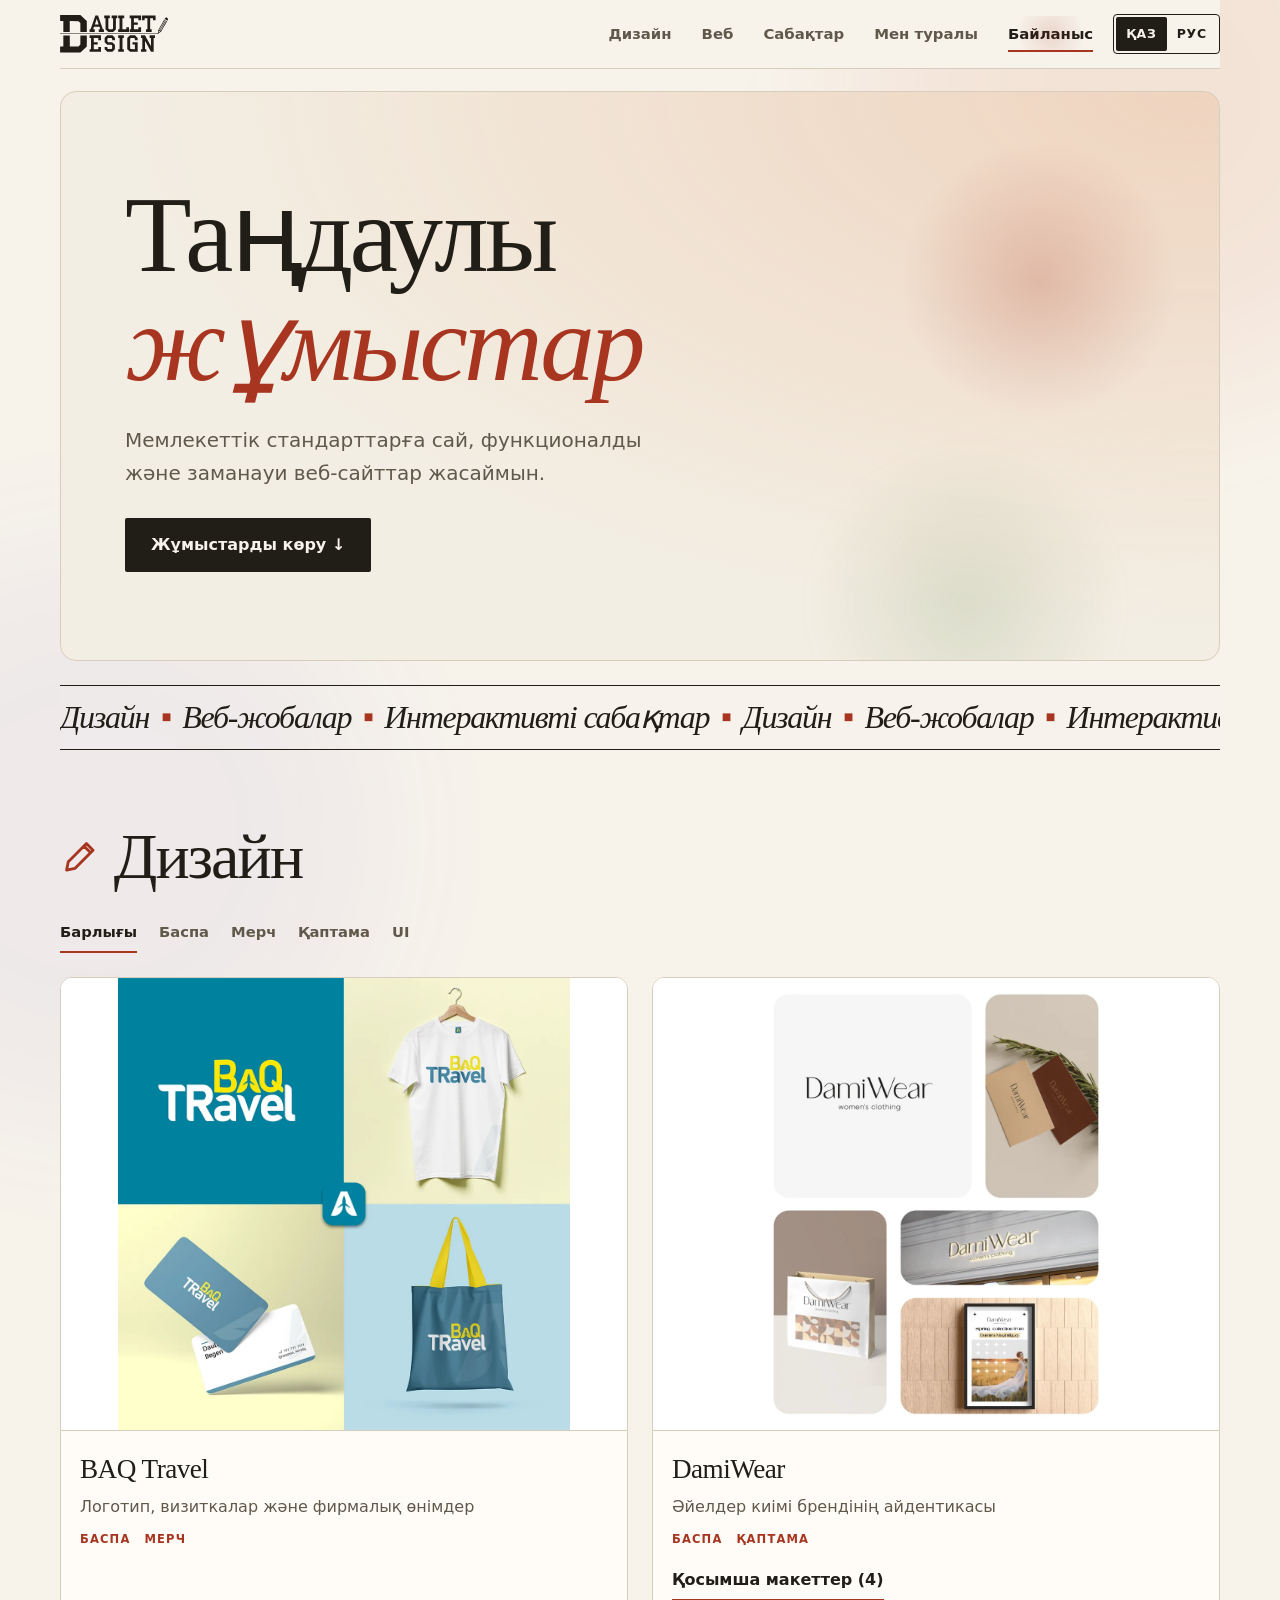
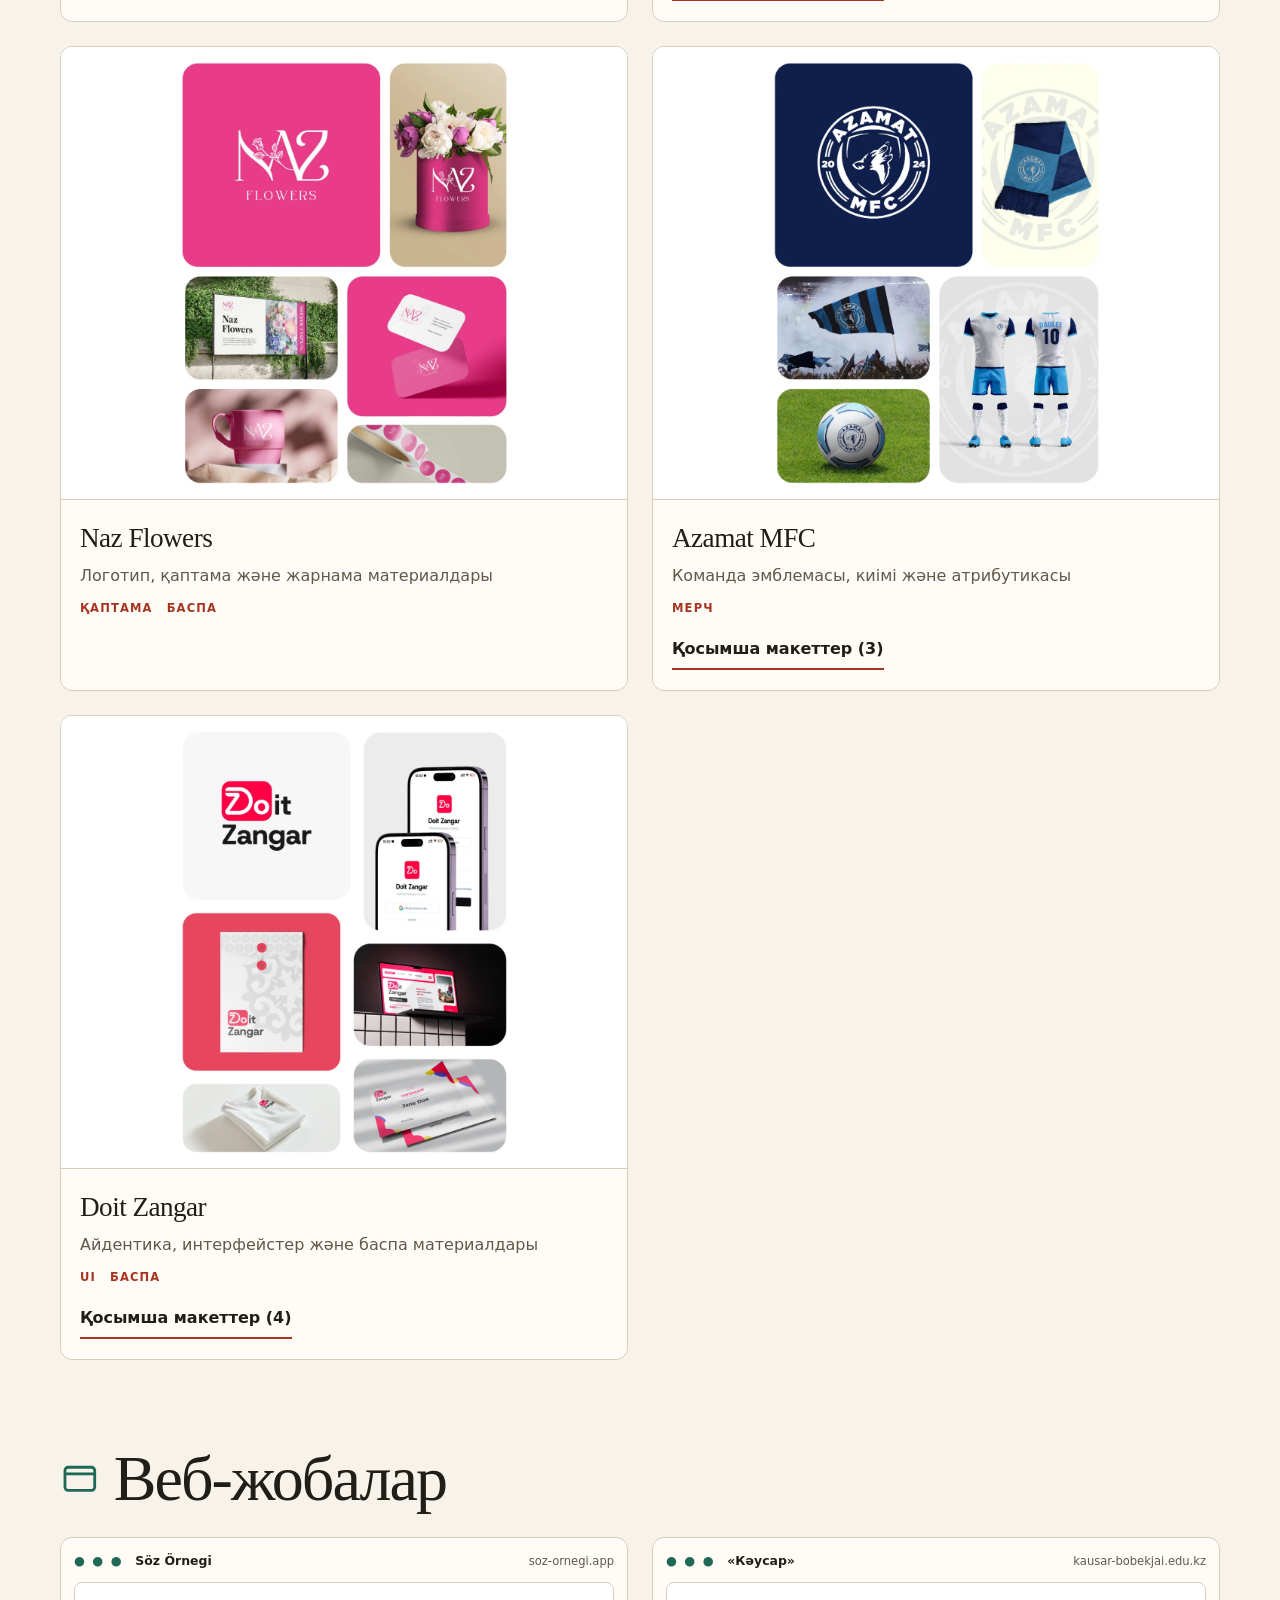
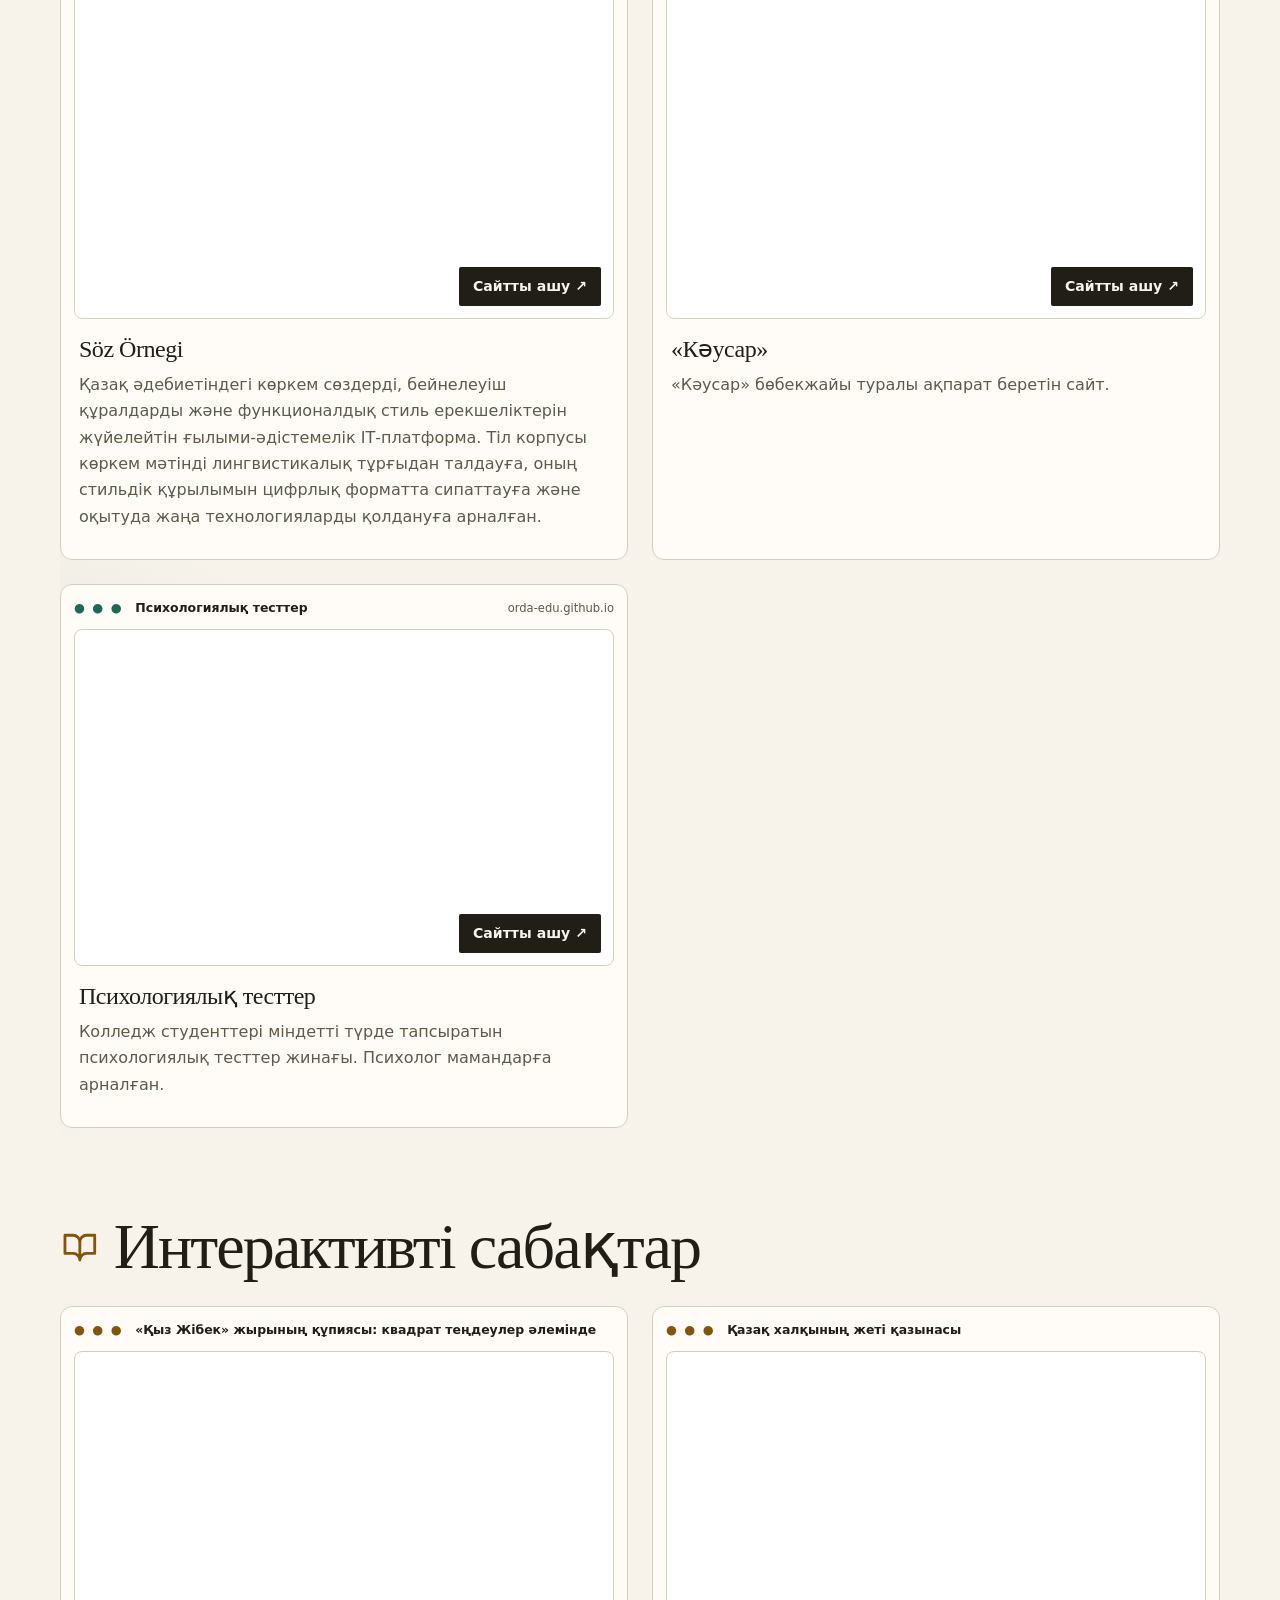
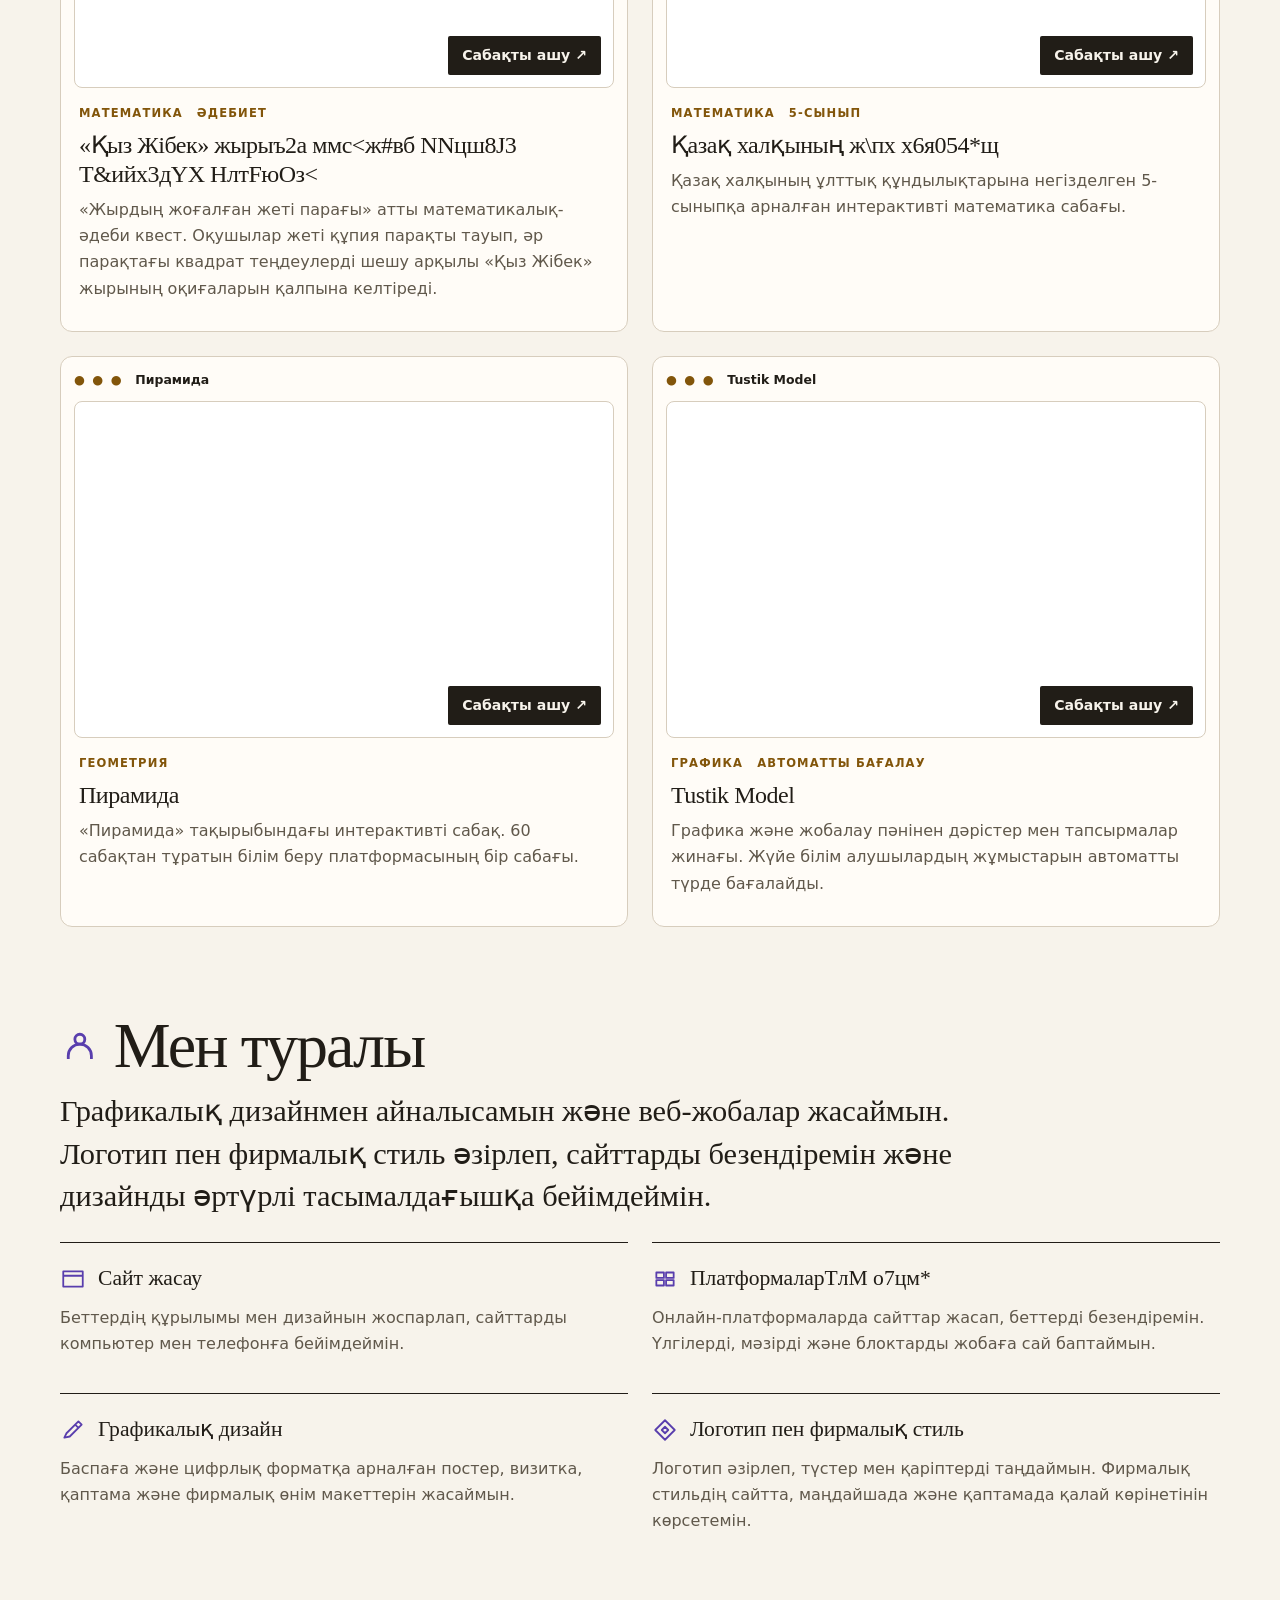
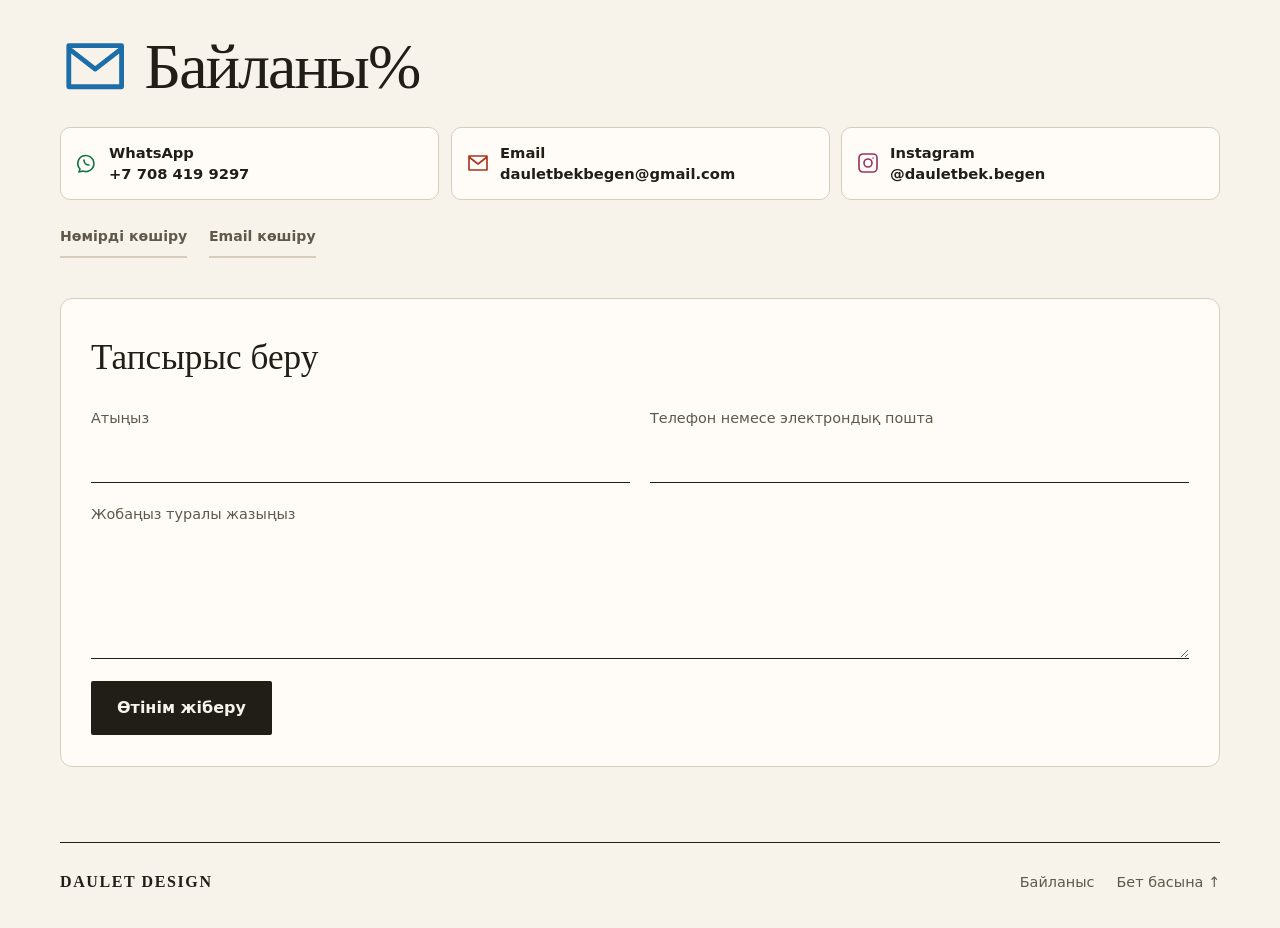
==== commit abc0cd11: "Block music autoplay in seven treasures preview" ====
--- a/index.html
+++ b/index.html
@@ -253,7 +253,7 @@
 <article class="online-project"><div class="web-preview"><div class="preview-bar"><span aria-hidden="true">● ● ●</span><span class="pb-title">Психологические тесты</span></div><div class="preview-view"><iframe src="https://orda-edu.github.io/psi-tests/" title="Психологические тесты" loading="lazy" tabindex="-1" inert></iframe><a class="preview-link" href="https://orda-edu.github.io/psi-tests/" aria-label="Открыть сайт Психологические тесты"><span>Открыть сайт ↗</span></a></div></div><h3>Психологические тесты</h3><p>Сборник обязательных психологических тестов для студентов колледжей. Предназначен для специалистов-психологов.</p></article>
 </div></section><section id="lessons"><h2><svg class="section-icon" viewBox="0 0 24 24" fill="none" stroke="currentColor" stroke-width="1.7" stroke-linejoin="round" aria-hidden="true"><path d="M3 5h5a4 4 0 0 1 4 4v11a4 4 0 0 0-4-4H3zm18 0h-5a4 4 0 0 0-4 4v11a4 4 0 0 1 4-4h5z"/></svg>Интерактивные уроки</h2><div class="grid">
 <article class="online-project"><div class="web-preview"><div class="preview-bar"><span aria-hidden="true">● ● ●</span><span class="pb-title">Тайна жыра «Қыз Жібек» в мире квадратных уравнений</span></div><div class="preview-view"><iframe src="https://kyz-jibek.vercel.app/" title="Тайна жыра «Қыз Жібек» в мире квадратных уравнений" loading="lazy" tabindex="-1" inert></iframe><a class="preview-link" href="https://kyz-jibek.vercel.app/" aria-label="Открыть урок Тайна жыра «Қыз Жібек» в мире квадратных уравнений"><span>Открыть урок ↗</span></a></div></div><div class="tags"><span>Математика</span><span>Литература</span></div><h3>Тайна жыра «Қыз Жібек» в мире квадратных уравнений</h3><p>Математико-литературный квест «Семь потерянных страниц». Ученики находят семь страниц и решают квадратные уравнения, чтобы восстановить события жыра «Қыз Жібек».</p></article>
-<article class="online-project"><div class="web-preview"><div class="preview-bar"><span aria-hidden="true">● ● ●</span><span class="pb-title">Семь сокровищ казахского народа</span></div><div class="preview-view"><iframe src="https://sem-green.vercel.app/" title="Семь сокровищ казахского народа" loading="lazy" tabindex="-1" inert></iframe><a class="preview-link" href="https://sem-green.vercel.app/" aria-label="Открыть урок Семь сокровищ казахского народа"><span>Открыть урок ↗</span></a></div></div><div class="tags"><span>Математика</span><span>5 класс</span></div><h3>Семь сокровищ казахского народа</h3><p>Интерактивный урок математики для 5-го класса, построенный на национальных ценностях казахского народа.</p></article>
+<article class="online-project"><div class="web-preview"><div class="preview-bar"><span aria-hidden="true">● ● ●</span><span class="pb-title">Семь сокровищ казахского народа</span></div><div class="preview-view"><iframe src="https://sem-green.vercel.app/" allow="autoplay 'none'" title="Семь сокровищ казахского народа" loading="lazy" tabindex="-1" inert></iframe><a class="preview-link" href="https://sem-green.vercel.app/" aria-label="Открыть урок Семь сокровищ казахского народа"><span>Открыть урок ↗</span></a></div></div><div class="tags"><span>Математика</span><span>5 класс</span></div><h3>Семь сокровищ казахского народа</h3><p>Интерактивный урок математики для 5-го класса, построенный на национальных ценностях казахского народа.</p></article>
 <article class="online-project"><div class="web-preview"><div class="preview-bar"><span aria-hidden="true">● ● ●</span><span class="pb-title">Пирамида</span></div><div class="preview-view"><iframe src="https://orda-edu.github.io/piramida/" title="Пирамида" loading="lazy" tabindex="-1" inert></iframe><a class="preview-link" href="https://orda-edu.github.io/piramida/" aria-label="Открыть урок Пирамида"><span>Открыть урок ↗</span></a></div></div><div class="tags"><span>Геометрия</span></div><h3>Пирамида</h3><p>Интерактивный урок по теме «Пирамида». Один из 60 уроков образовательной платформы.</p></article>
 <article class="online-project"><div class="web-preview"><div class="preview-bar"><span aria-hidden="true">● ● ●</span><span class="pb-title">Tustik Model</span></div><div class="preview-view"><iframe src="https://dauletbekbegen.github.io/tustikmodel/" title="Tustik Model" loading="lazy" tabindex="-1" inert></iframe><a class="preview-link" href="https://dauletbekbegen.github.io/tustikmodel/" aria-label="Открыть урок Tustik Model"><span>Открыть урок ↗</span></a></div></div><div class="tags"><span>Графика</span><span>Автооценка</span></div><h3>Tustik Model</h3><p>Сборник лекций и заданий по графике и проектированию. Система автоматически оценивает работы учащихся.</p></article>
 </div></section><section id="about">
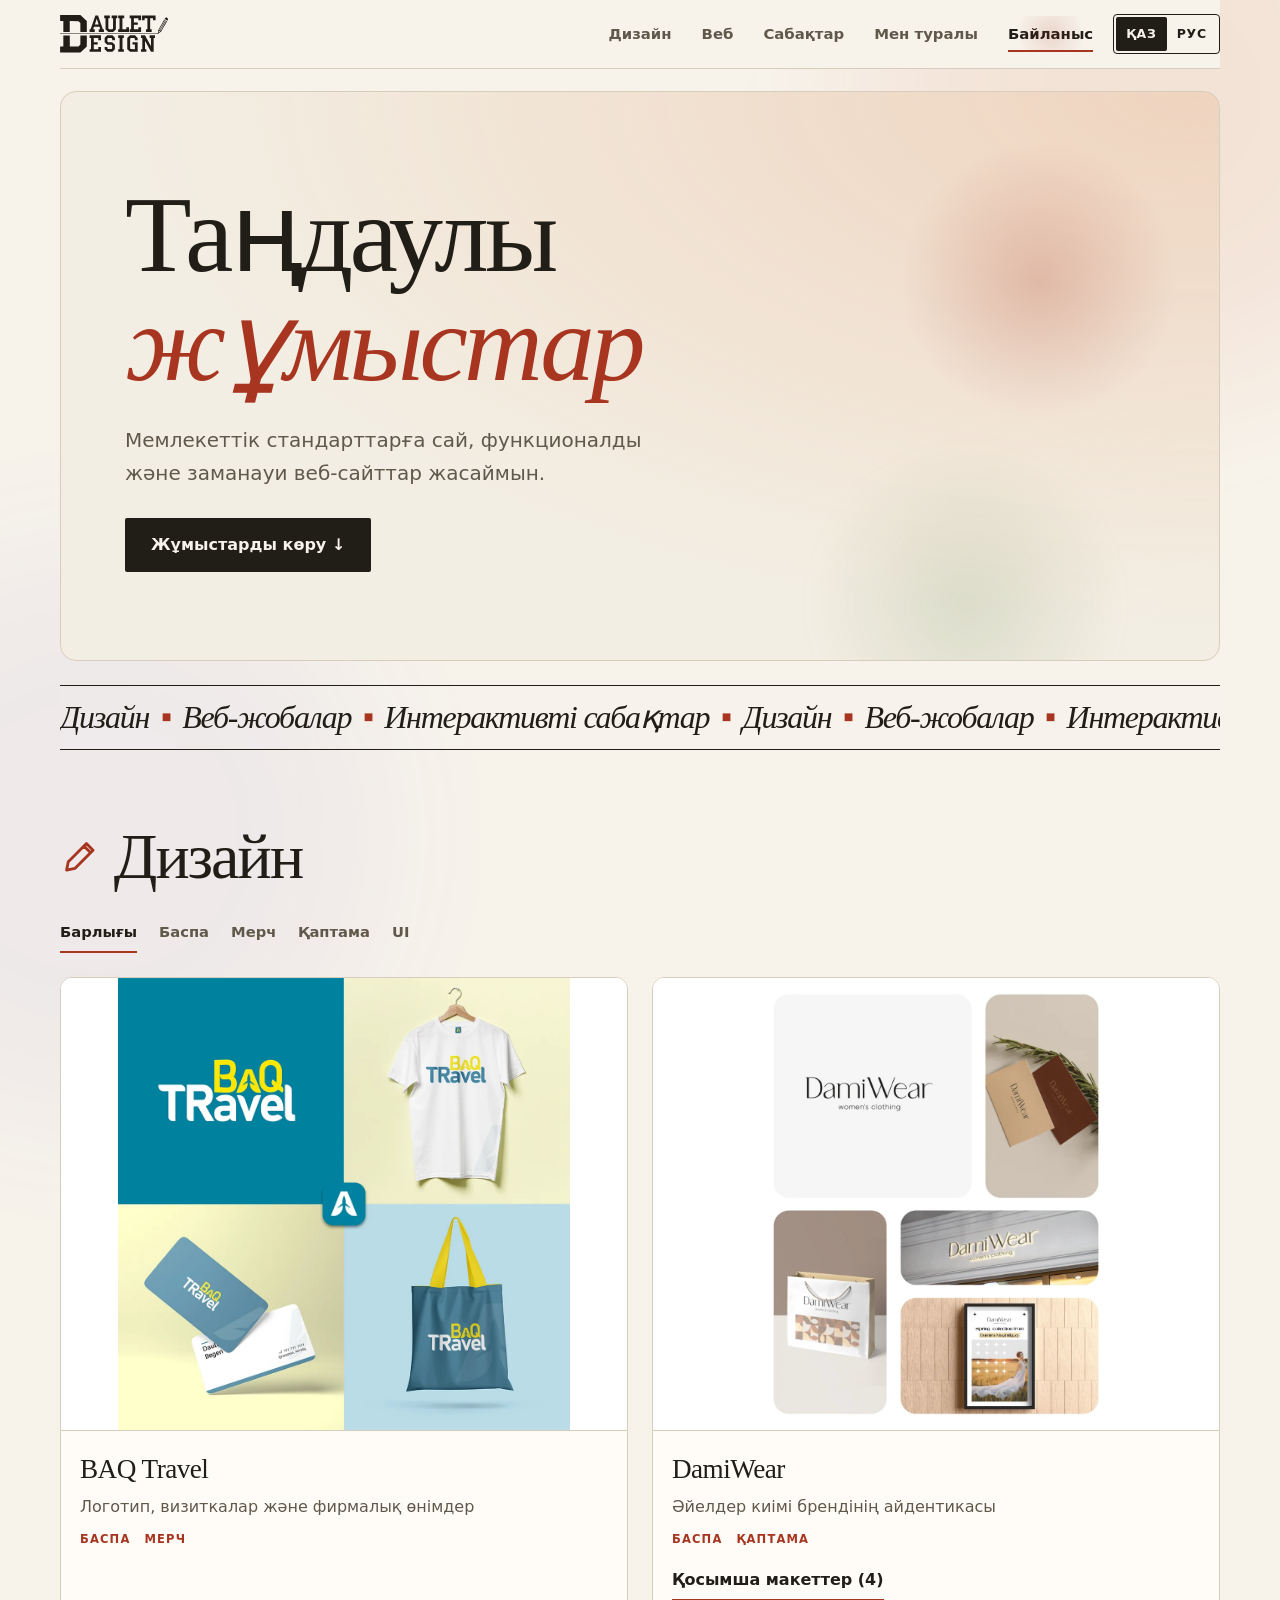
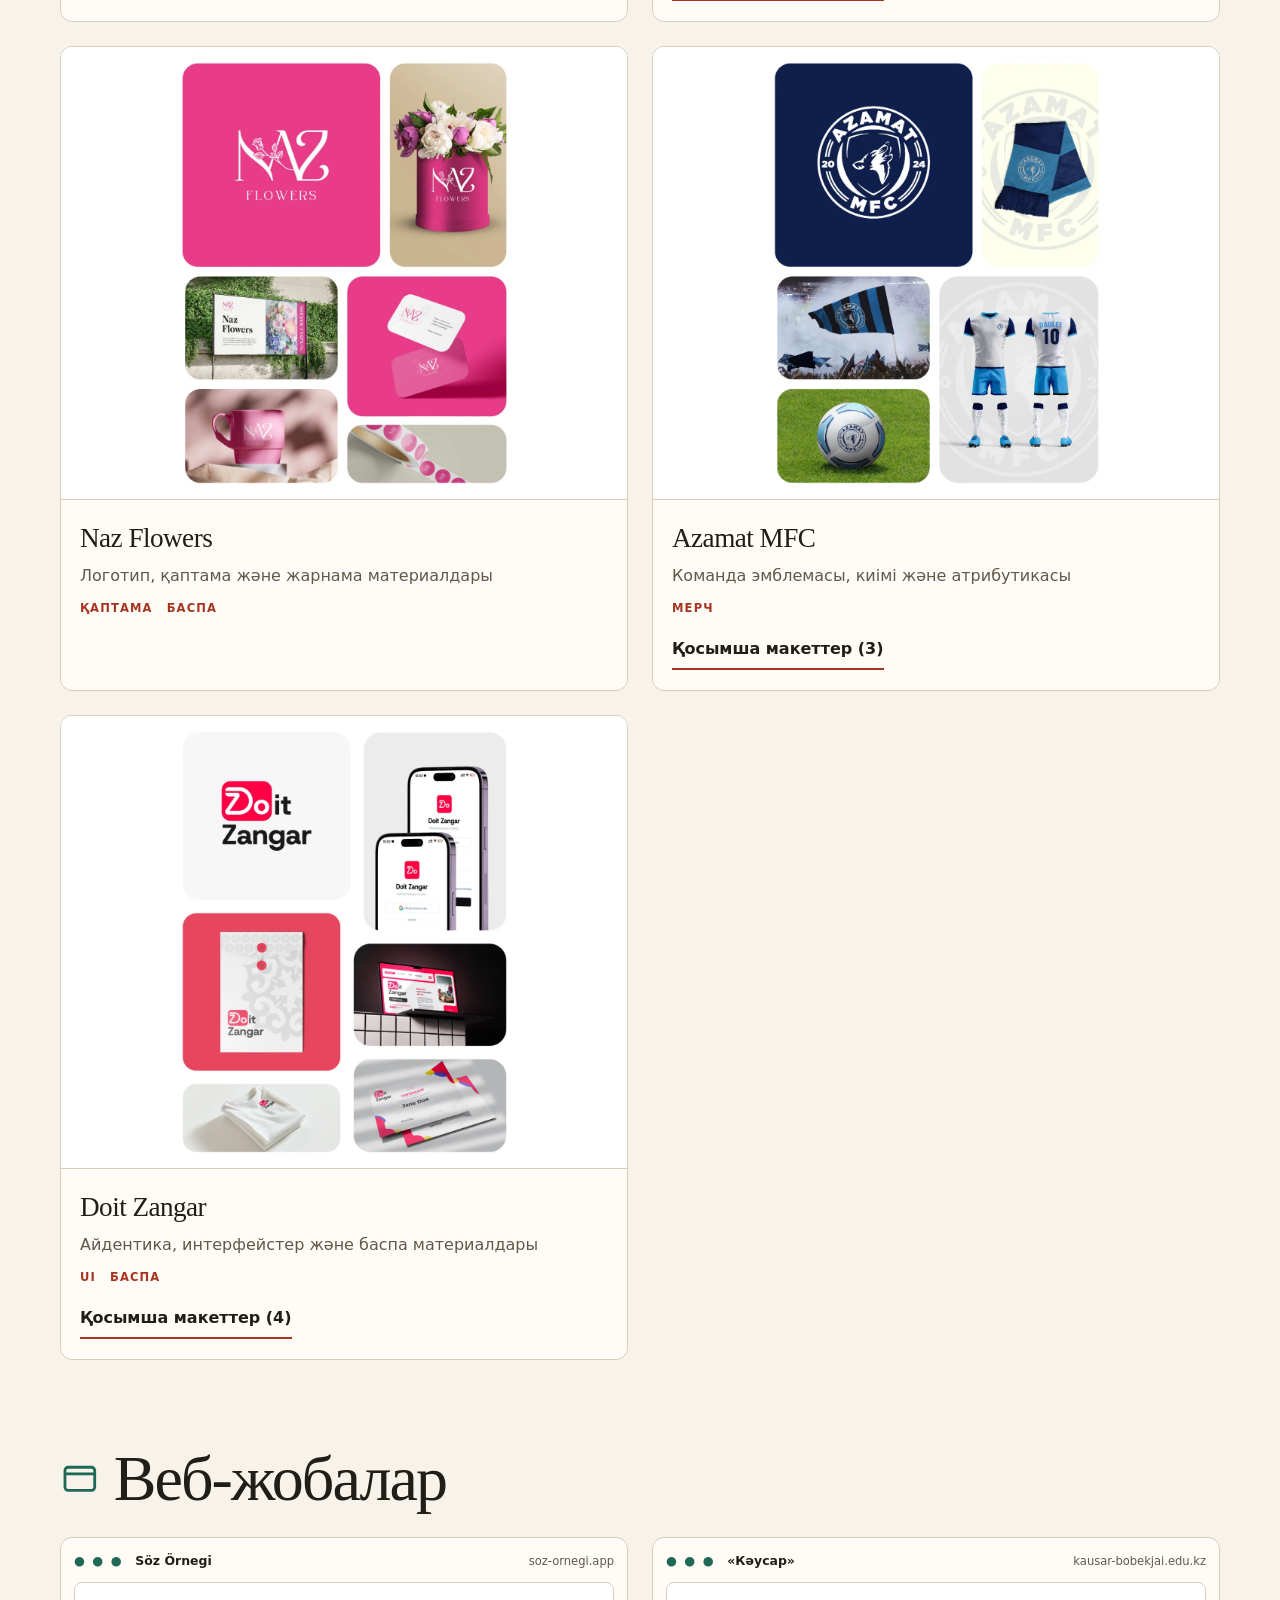
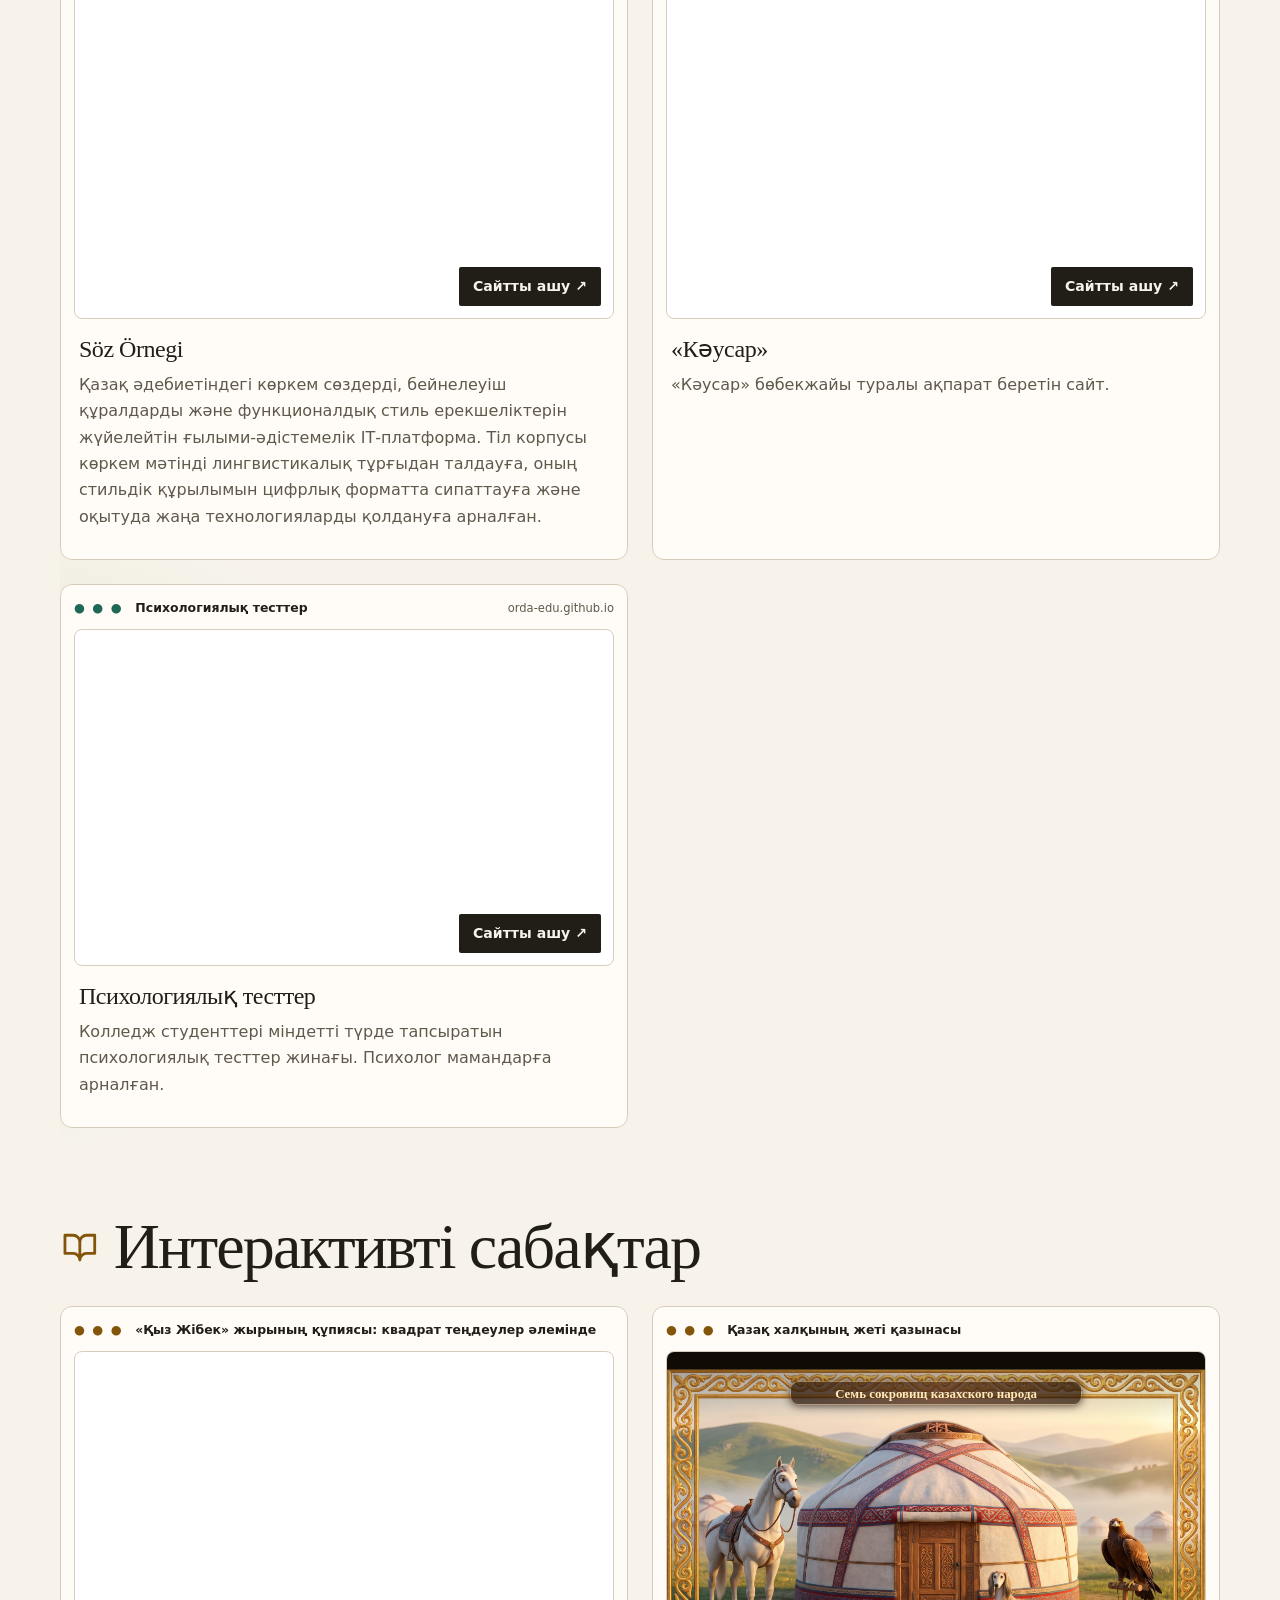
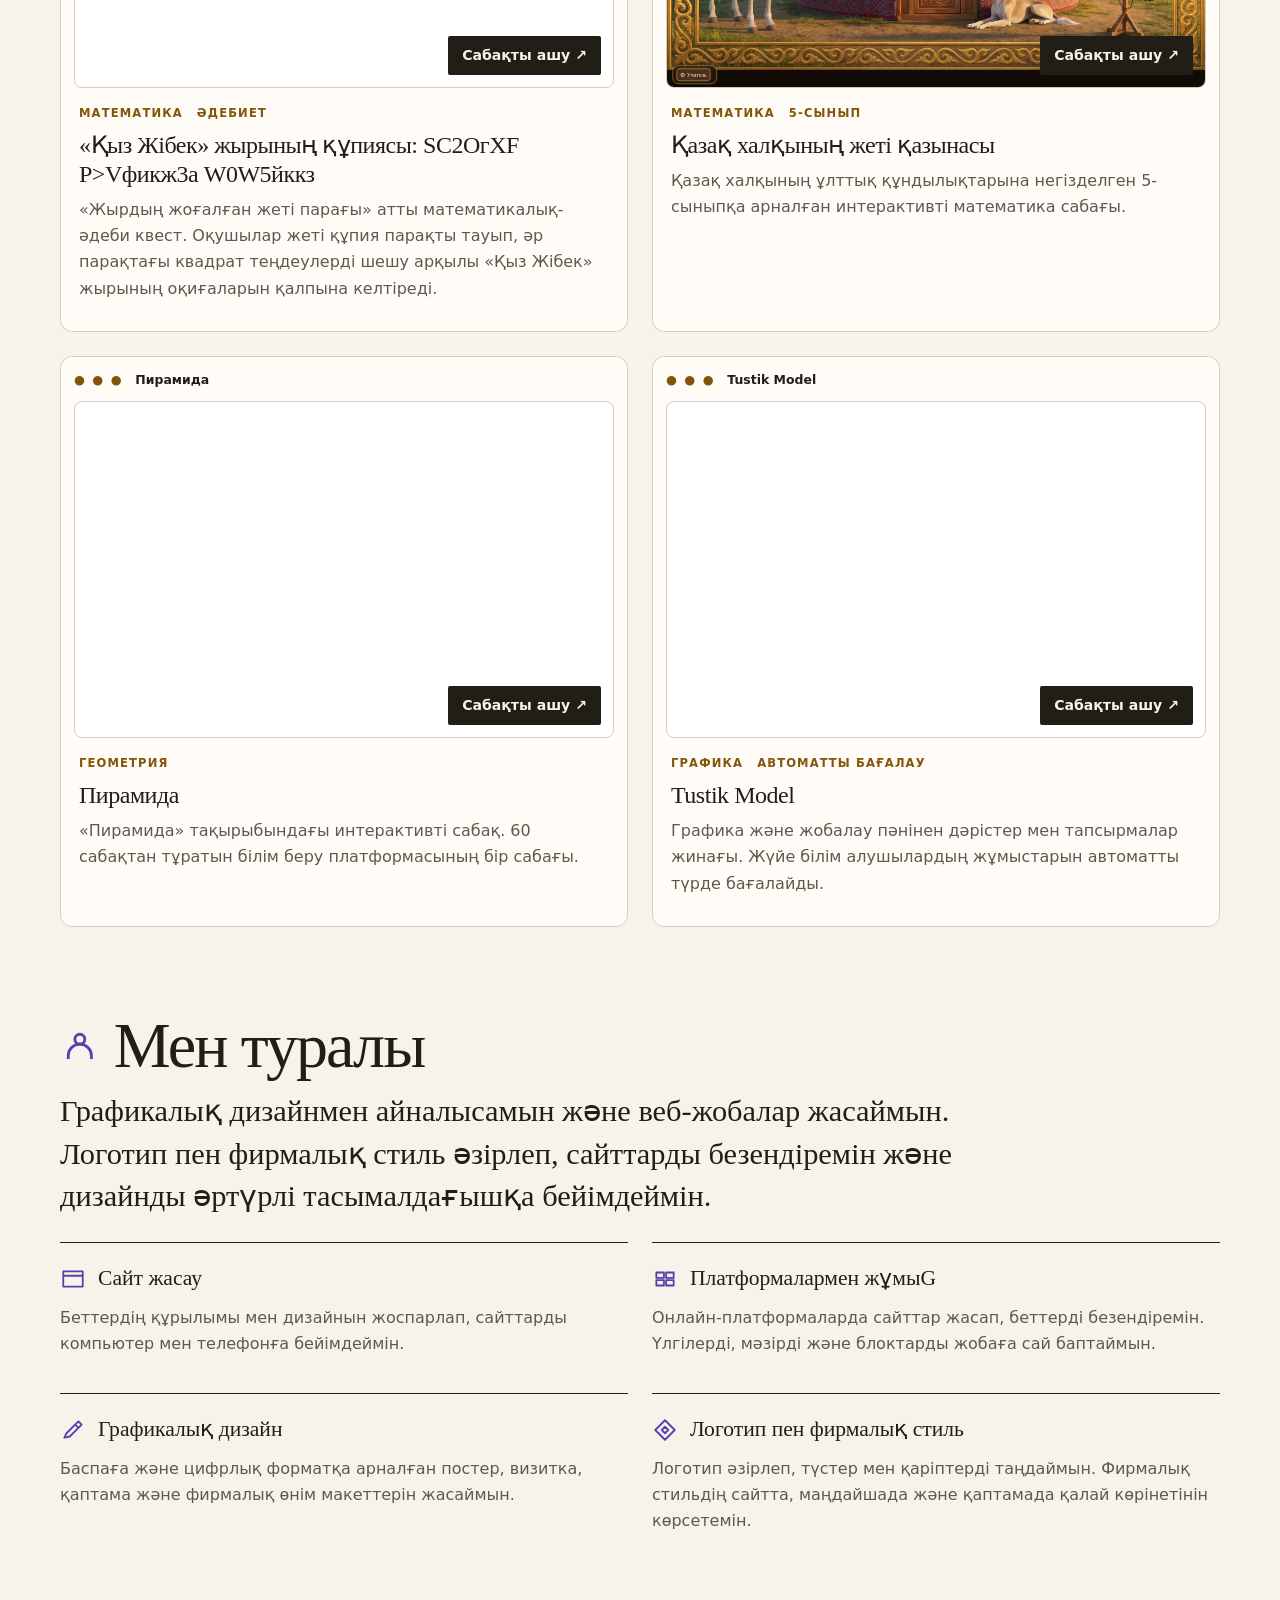
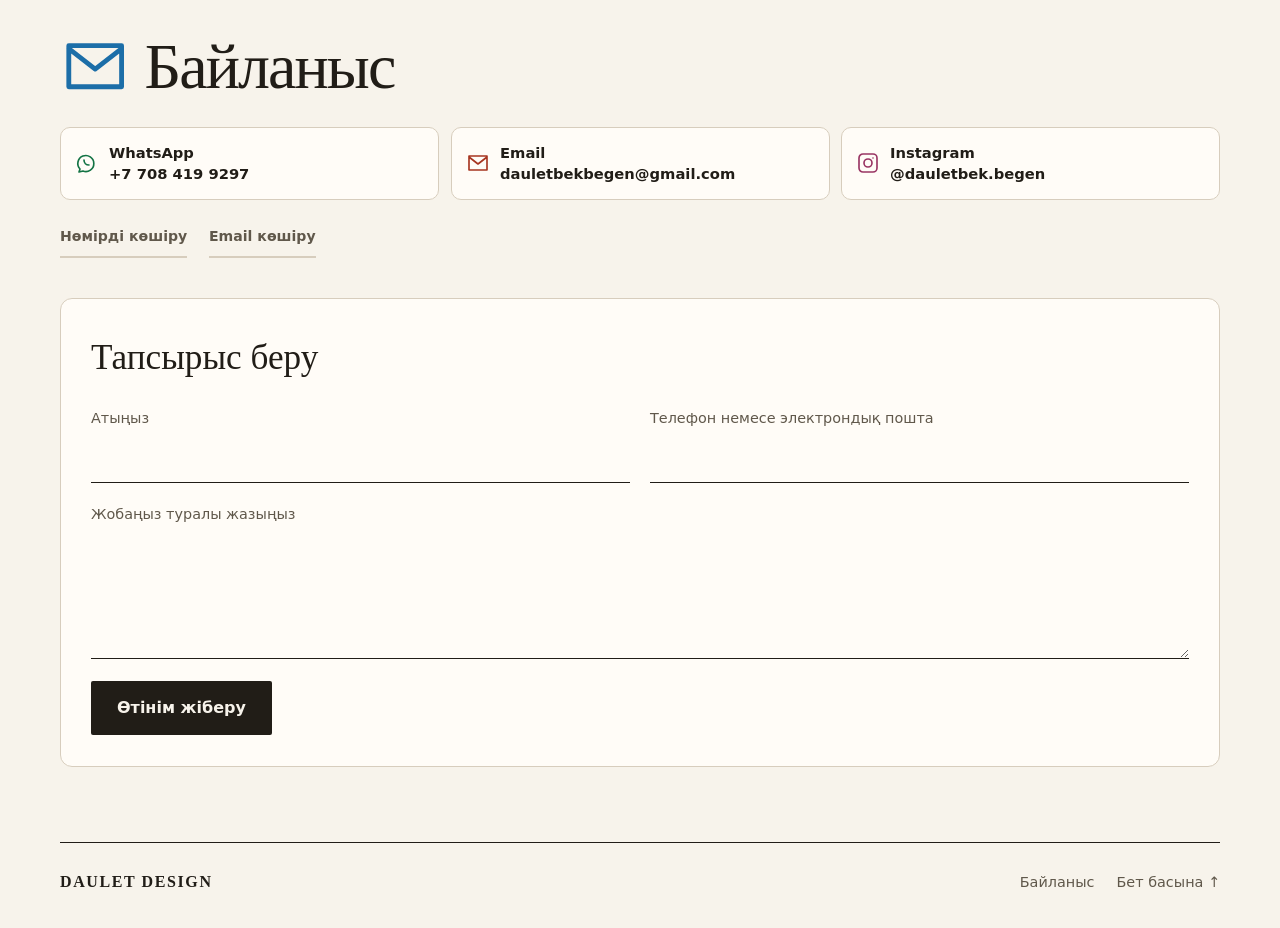
==== commit cf6d3d3d: "Use a music-free version of the seven treasures lesson" ====
--- a/index.html
+++ b/index.html
@@ -253,7 +253,7 @@
 <article class="online-project"><div class="web-preview"><div class="preview-bar"><span aria-hidden="true">● ● ●</span><span class="pb-title">Психологические тесты</span></div><div class="preview-view"><iframe src="https://orda-edu.github.io/psi-tests/" title="Психологические тесты" loading="lazy" tabindex="-1" inert></iframe><a class="preview-link" href="https://orda-edu.github.io/psi-tests/" aria-label="Открыть сайт Психологические тесты"><span>Открыть сайт ↗</span></a></div></div><h3>Психологические тесты</h3><p>Сборник обязательных психологических тестов для студентов колледжей. Предназначен для специалистов-психологов.</p></article>
 </div></section><section id="lessons"><h2><svg class="section-icon" viewBox="0 0 24 24" fill="none" stroke="currentColor" stroke-width="1.7" stroke-linejoin="round" aria-hidden="true"><path d="M3 5h5a4 4 0 0 1 4 4v11a4 4 0 0 0-4-4H3zm18 0h-5a4 4 0 0 0-4 4v11a4 4 0 0 1 4-4h5z"/></svg>Интерактивные уроки</h2><div class="grid">
 <article class="online-project"><div class="web-preview"><div class="preview-bar"><span aria-hidden="true">● ● ●</span><span class="pb-title">Тайна жыра «Қыз Жібек» в мире квадратных уравнений</span></div><div class="preview-view"><iframe src="https://kyz-jibek.vercel.app/" title="Тайна жыра «Қыз Жібек» в мире квадратных уравнений" loading="lazy" tabindex="-1" inert></iframe><a class="preview-link" href="https://kyz-jibek.vercel.app/" aria-label="Открыть урок Тайна жыра «Қыз Жібек» в мире квадратных уравнений"><span>Открыть урок ↗</span></a></div></div><div class="tags"><span>Математика</span><span>Литература</span></div><h3>Тайна жыра «Қыз Жібек» в мире квадратных уравнений</h3><p>Математико-литературный квест «Семь потерянных страниц». Ученики находят семь страниц и решают квадратные уравнения, чтобы восстановить события жыра «Қыз Жібек».</p></article>
-<article class="online-project"><div class="web-preview"><div class="preview-bar"><span aria-hidden="true">● ● ●</span><span class="pb-title">Семь сокровищ казахского народа</span></div><div class="preview-view"><iframe src="https://sem-green.vercel.app/" allow="autoplay 'none'" title="Семь сокровищ казахского народа" loading="lazy" tabindex="-1" inert></iframe><a class="preview-link" href="https://sem-green.vercel.app/" aria-label="Открыть урок Семь сокровищ казахского народа"><span>Открыть урок ↗</span></a></div></div><div class="tags"><span>Математика</span><span>5 класс</span></div><h3>Семь сокровищ казахского народа</h3><p>Интерактивный урок математики для 5-го класса, построенный на национальных ценностях казахского народа.</p></article>
+<article class="online-project"><div class="web-preview"><div class="preview-bar"><span aria-hidden="true">● ● ●</span><span class="pb-title">Семь сокровищ казахского народа</span></div><div class="preview-view"><iframe src="./lessons/seven-treasures.html" title="Семь сокровищ казахского народа" loading="lazy" tabindex="-1" inert></iframe><a class="preview-link" href="./lessons/seven-treasures.html" aria-label="Открыть урок Семь сокровищ казахского народа"><span>Открыть урок ↗</span></a></div></div><div class="tags"><span>Математика</span><span>5 класс</span></div><h3>Семь сокровищ казахского народа</h3><p>Интерактивный урок математики для 5-го класса, построенный на национальных ценностях казахского народа.</p></article>
 <article class="online-project"><div class="web-preview"><div class="preview-bar"><span aria-hidden="true">● ● ●</span><span class="pb-title">Пирамида</span></div><div class="preview-view"><iframe src="https://orda-edu.github.io/piramida/" title="Пирамида" loading="lazy" tabindex="-1" inert></iframe><a class="preview-link" href="https://orda-edu.github.io/piramida/" aria-label="Открыть урок Пирамида"><span>Открыть урок ↗</span></a></div></div><div class="tags"><span>Геометрия</span></div><h3>Пирамида</h3><p>Интерактивный урок по теме «Пирамида». Один из 60 уроков образовательной платформы.</p></article>
 <article class="online-project"><div class="web-preview"><div class="preview-bar"><span aria-hidden="true">● ● ●</span><span class="pb-title">Tustik Model</span></div><div class="preview-view"><iframe src="https://dauletbekbegen.github.io/tustikmodel/" title="Tustik Model" loading="lazy" tabindex="-1" inert></iframe><a class="preview-link" href="https://dauletbekbegen.github.io/tustikmodel/" aria-label="Открыть урок Tustik Model"><span>Открыть урок ↗</span></a></div></div><div class="tags"><span>Графика</span><span>Автооценка</span></div><h3>Tustik Model</h3><p>Сборник лекций и заданий по графике и проектированию. Система автоматически оценивает работы учащихся.</p></article>
 </div></section><section id="about">
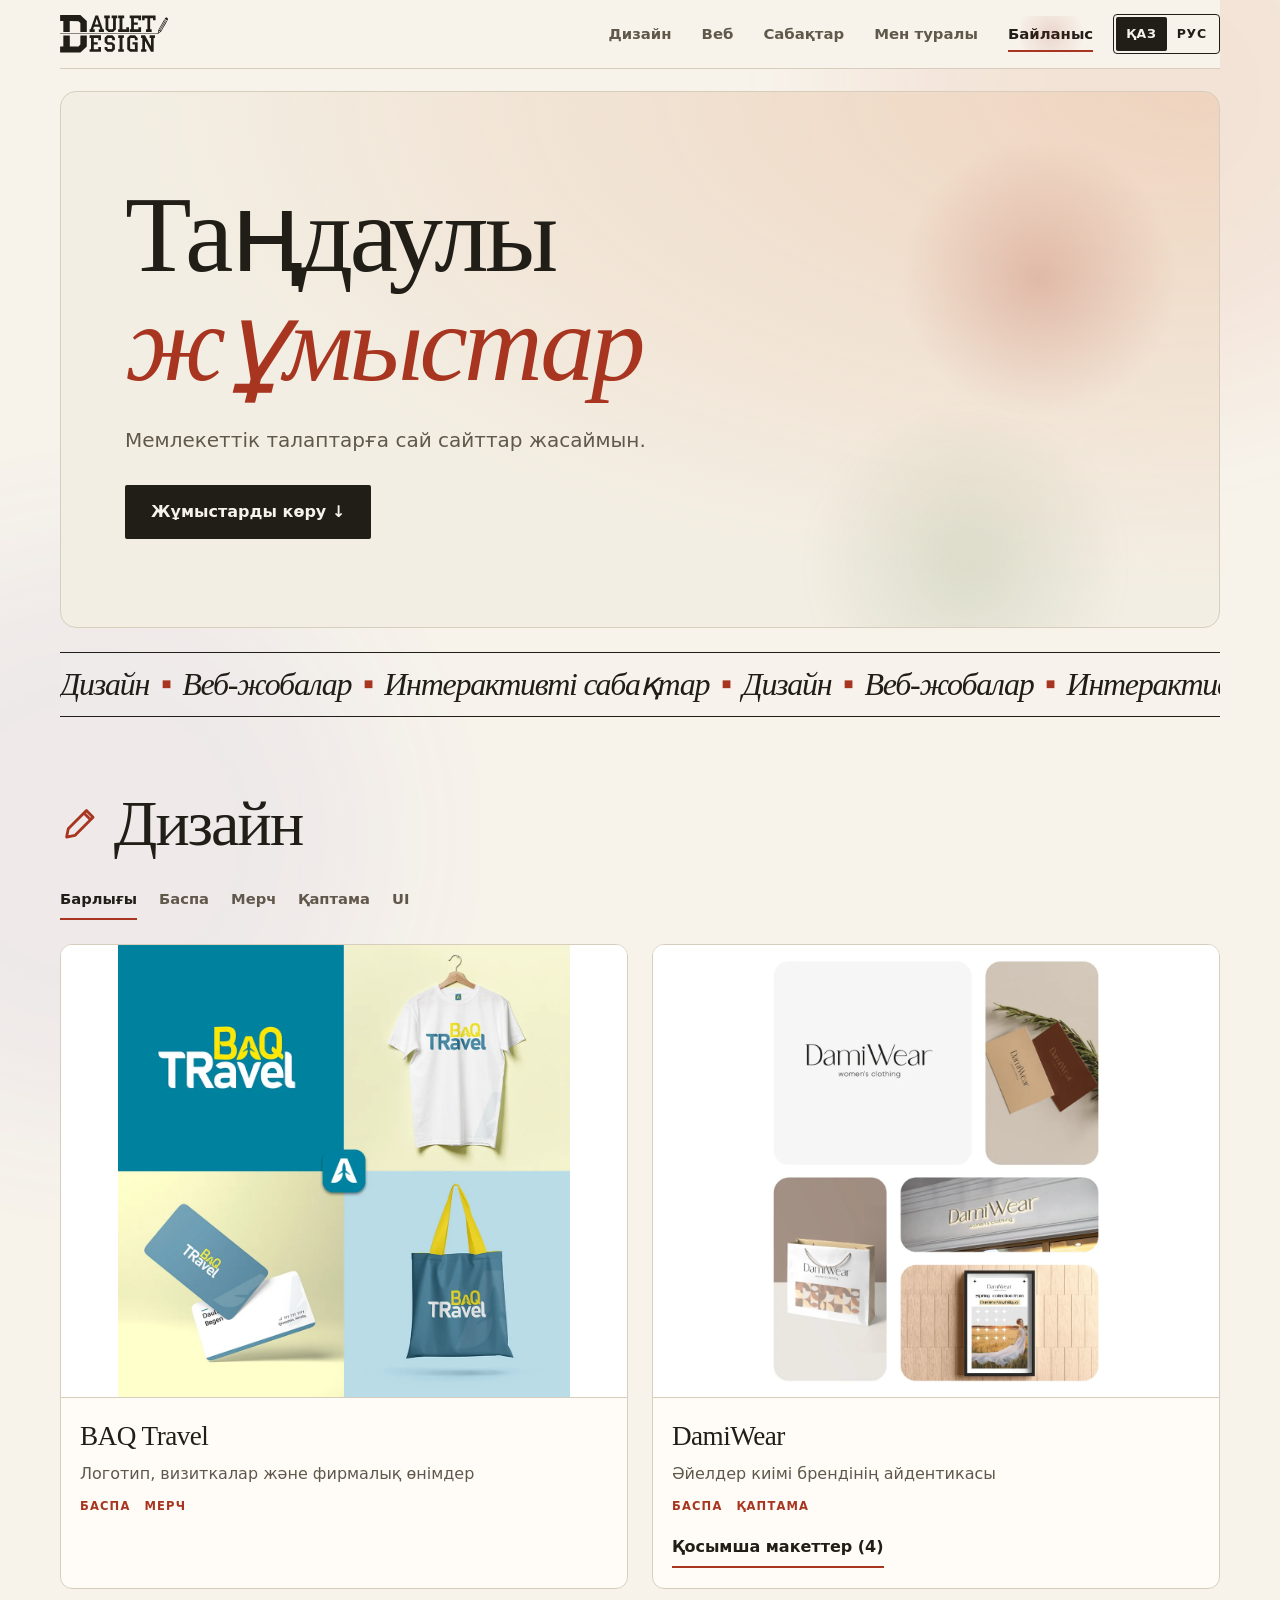
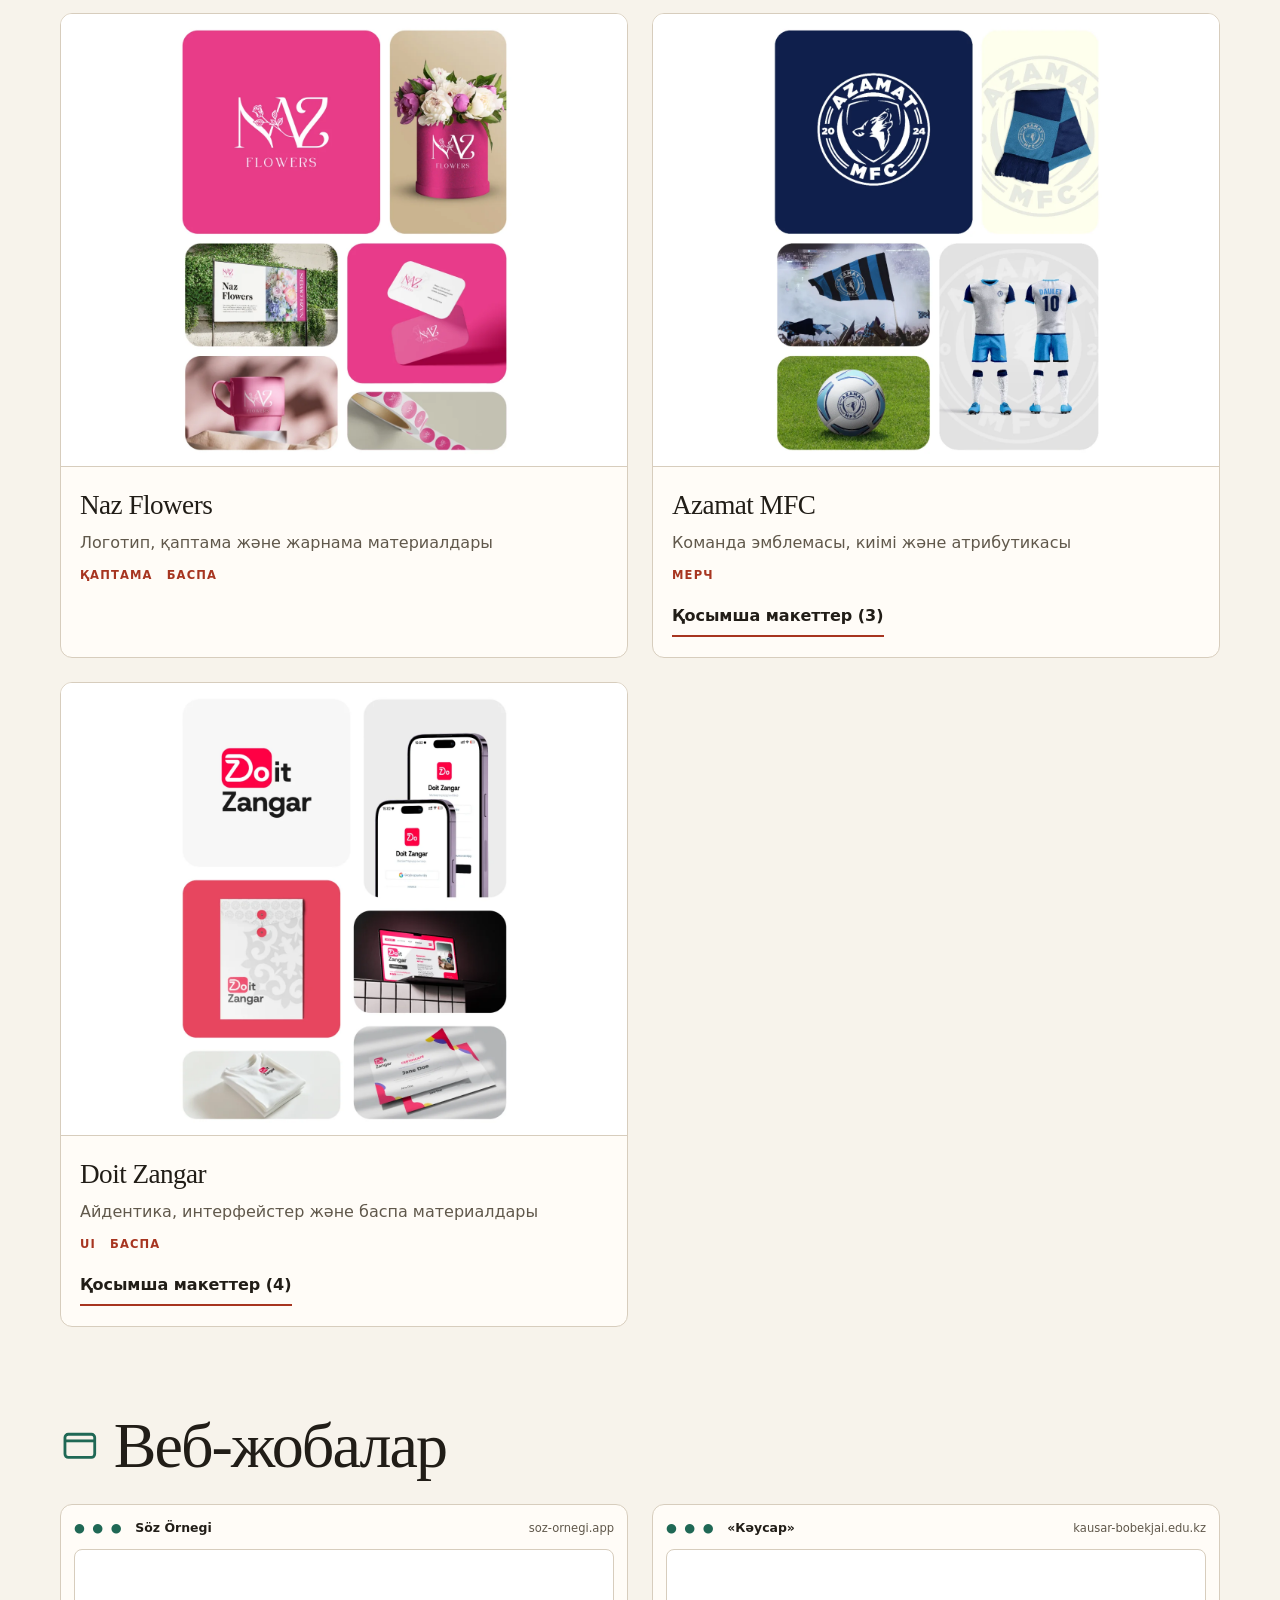
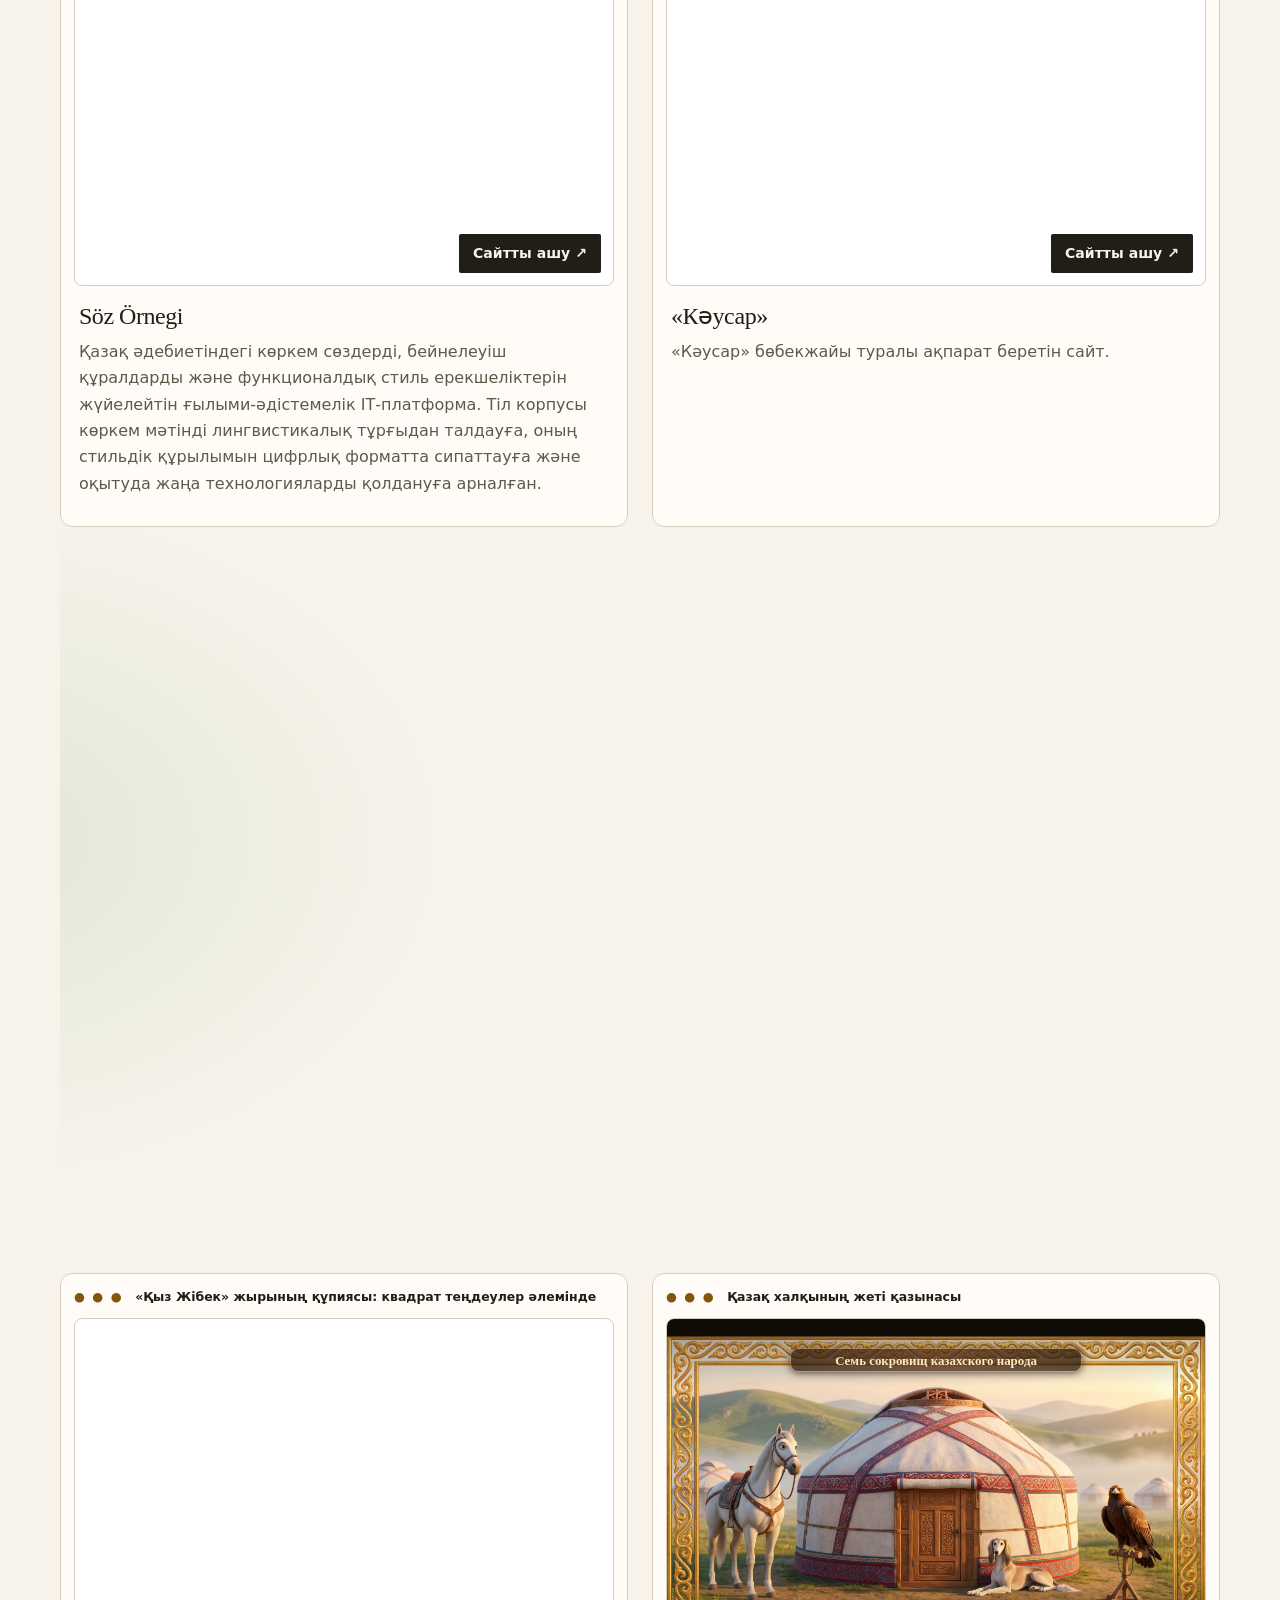
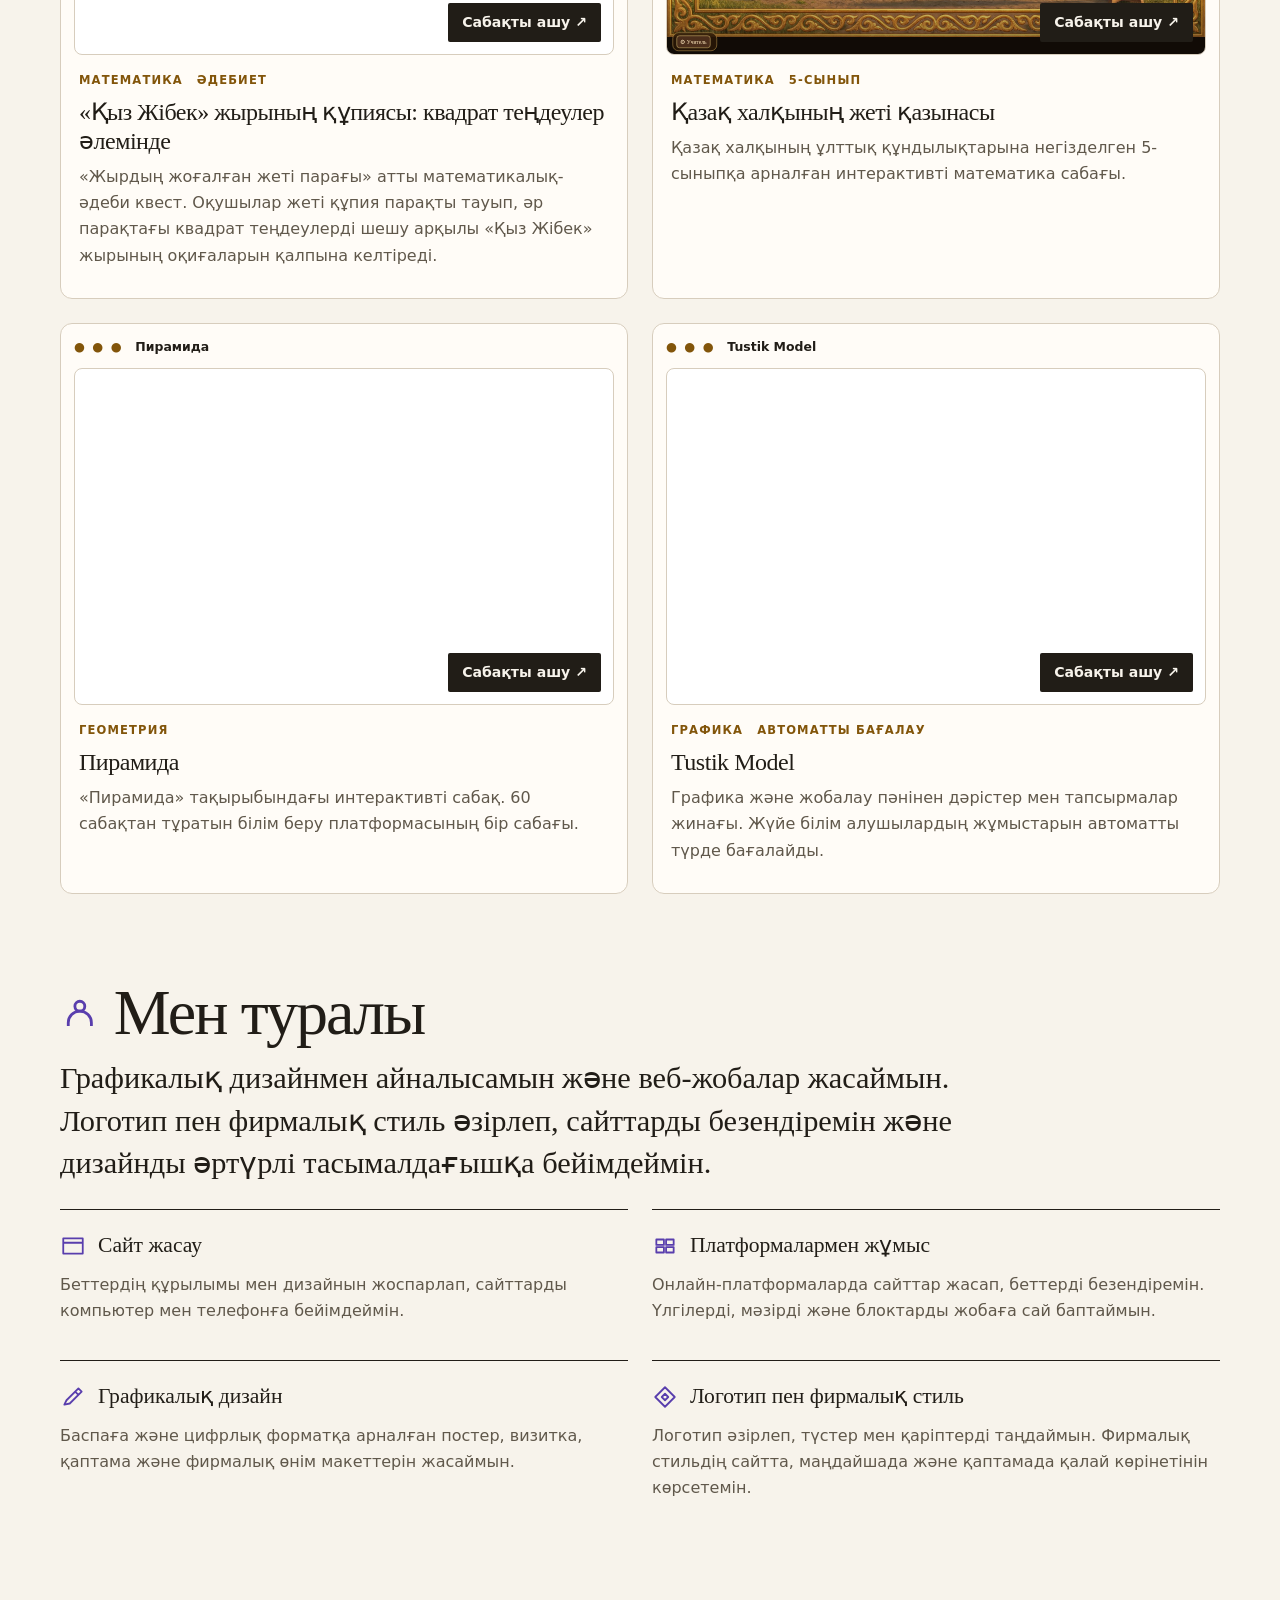
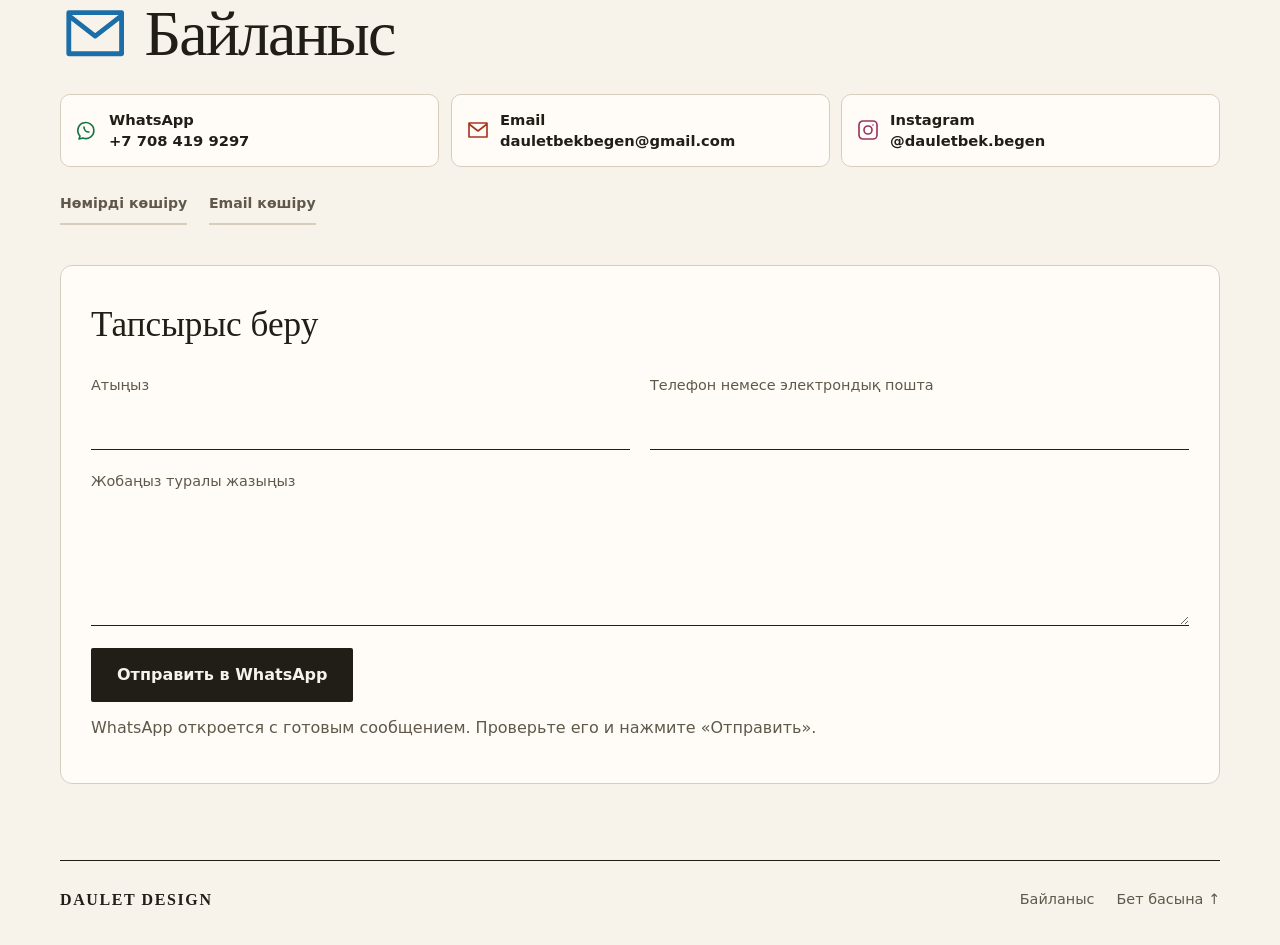
==== commit 7f13fe58: "Send portfolio inquiries through WhatsApp" ====
--- a/index.html
+++ b/index.html
@@ -241,7 +241,7 @@
   <div class="float-card card-one"></div>
   <div class="float-card card-two"></div>
   <div class="float-card card-three"></div>
-</div><header><a class="brand" href="#top" aria-label="Портфолио, в начало"><svg viewBox="0 0 1572.093 546" fill="currentColor" role="img" aria-label="Авторский логотип" focusable="false"><path d="M296.512 0.5 C326.842 30.83 359.632 58.62 390.012 89 L390.512 248 L296.512 248 L296.012 116 L269.512 89.5 L141.512 89 L141.512 248 L48.512 248 L48.512 89 L1.512 89 L1.512 0 Z"/><path d="M445.423 209 L515.194 8.504 L554.479 8 C557.1 22.034 563.807 35.822 568.441 49.299 C580.114 83.246 591.707 117.213 603.703 151.047 C608.516 164.623 613.401 178.167 617.96 191.844 C619.875 197.589 622.389 203.016 623.57 209 L639.512 209 L639.512 248 L564.512 248 L564.512 209 L587.352 209 C583.276 196.877 576.809 184.569 574.482 172 L495.178 172.502 C491.174 184.513 484.864 196.581 482.464 209 L505.512 209 L505.512 248 L430.512 248 L430.512 209 Z M535.07 55.842 C528.71 70.11 524.73 85.847 519.789 100.668 C515.618 113.183 509.952 126.044 507.467 139 L562.349 139 Z"/><path d="M725.512 8 L725.006 46.488 L703.512 47 L704.012 197 C707.817 200.805 712.206 204.447 715.116 208.994 C722.105 208.919 757.661 210.021 761.509 208.205 C765.306 206.413 769.058 200.954 772.012 198 L772.512 47 L751.512 47 L751.512 8 L833.512 8 L833.006 46.487 L813.512 47 L813.012 211 L773.512 247.5 L702.512 247.5 C693.897 238.885 684.785 230.967 675.838 222.798 C671.572 218.902 668.037 214.061 663.012 211.12 L662.512 47 L643.512 47 L643.512 8 Z"/><path d="M934.512 8 L934.512 47 L908.512 47 L908.512 209 L965.512 209 L965.512 178 L1004.512 178 L1004.512 248 L846.512 248 L846.512 209 L866.512 209 L866.512 47 L846.512 47 L846.512 8 Z"/><path d="M1180.512 8 L1180.512 78 L1141.512 78 L1141.512 47 L1075.512 47 L1075.512 108 L1132.512 108 L1132.512 141 L1075.512 141 L1075.512 209 L1141.512 209 L1141.512 178 L1180.512 178 L1180.512 248 L1014.512 248 L1014.512 209 L1035.512 209 L1035.512 47 L1014.512 47 L1014.512 8 Z"/><path d="M1391.512 8 L1391.512 78 L1354.512 78 L1354.512 47 L1312.512 47 L1312.512 209 L1334.512 209 L1334.512 248 L1252.512 248 L1252.512 209 L1272.512 209 L1272.512 47 L1231.512 47 L1231.512 78 L1194.512 78 L1194.512 8 Z"/><path d="M1563.088 82.458 C1552.999 75.413 1534.683 64.331 1523.485 59.726 C1525.074 52.326 1531.521 41.515 1538.998 38.826 C1549.812 34.936 1566.799 43.442 1570.87 53.846 C1575.207 64.93 1566.916 72.928 1563.088 82.458 Z"/><path d="M1.087 269.5 L927.597 269.5 L1234.107 269.5 C1297.015 269.5 1360.013 270.516 1422.89 268.488 C1425.869 256.569 1427.156 244.03 1429.021 231.885 C1429.77 227.006 1429.807 221.243 1431.833 216.691 C1436.975 205.143 1444.97 194.245 1451.32 183.314 C1467.606 155.281 1483.802 127.179 1499.601 98.867 C1505.495 88.305 1513.313 78.091 1517.813 66.839 C1519.713 67.64 1524.89 69.127 1525.773 71.216 C1526.361 72.605 1513.211 94.963 1511.395 98.182 C1494.895 127.422 1478.221 156.824 1460.8 185.524 C1457.828 190.421 1442.066 215.139 1444.402 219.166 C1445.552 221.15 1448.81 220.5 1450.684 220.5 C1471.068 184.479 1492.49 149.072 1512.59 112.887 C1519.41 100.609 1528.368 88.849 1533.844 75.898 L1542.392 80.241 C1535.612 93.799 1527.252 106.604 1519.686 119.717 C1507.46 140.907 1495.922 162.57 1483.222 183.478 C1478.068 191.963 1473.296 200.652 1468.349 209.263 C1465.713 213.852 1461.789 218.641 1460.248 223.756 C1459.664 225.693 1460.071 228.058 1460.206 230.026 C1462.098 229.868 1465.272 230.173 1466.907 228.978 C1470.231 226.548 1482.478 201.881 1485.848 196.446 C1500.551 172.73 1513.815 147.996 1527.66 123.763 C1534.964 110.979 1544.457 98.213 1549.935 84.539 C1552.69 86.465 1555.283 87.945 1558.412 89.199 C1542.677 120.671 1522.802 150.175 1505.612 180.848 C1498.088 194.274 1490.123 207.437 1482.61 220.851 C1479.126 227.071 1476.118 235.429 1471.3 240.685 C1464.136 248.501 1453.643 254.212 1445.332 260.779 C1438.773 265.962 1432.253 272.697 1424.559 276.19 C1420.527 278.019 1363.188 276.5 1353.932 276.5 L1177.677 276.5 L558.158 276.5 L185.646 276.5 L43.142 276.5 C37.795 276.5 3.238 277.513 1.122 275.964 C-0.972 274.431 0.375 271.365 1.087 269.5 Z M1440.527 229.881 L1434.379 258.615 C1441.094 251.957 1448.979 243.116 1457.219 238.487 C1451.715 235.445 1446.737 231.311 1440.527 229.881 Z"/><path d="M596.512 296 L596.512 366 L557.512 366 L557.512 335 L491.512 335 L491.512 396 L548.512 396 L548.512 429 L491.512 429 L491.512 497 L557.512 497 L557.512 466 L596.512 466 L596.512 536 L430.512 536 L430.512 497 L451.512 497 L451.512 335 L430.512 335 L430.512 296 Z"/><path d="M689.512 466 L690.012 486 L701.512 496.5 L747.512 496.5 C751.146 492.866 754.573 488.74 759.012 486.102 L759.012 445 L747.512 433.5 L686.512 432.5 C674.476 420.464 662.002 408.99 650.012 397 L650.012 333 L686.512 296.5 L762.512 296.5 C768.016 302.004 797.606 329.737 798.884 334.455 C800.863 341.759 799.384 357.795 799.512 366 L759.512 366 C759.402 361.596 760.461 349.52 758.707 345.973 C756.822 342.165 751.504 338.492 748.512 335.5 L701.777 335.5 C697.672 338.933 693.823 342.189 690.012 346 L690.012 385 C693.395 388.383 697.053 393.417 701.603 395.257 C705.356 396.773 711.709 395.673 715.752 395.741 L760.512 396.5 C773.041 409.029 786.459 420.447 799.012 433 L799.012 499 C787.013 510.999 775.441 523.571 763.512 535.5 L688.512 535.5 C676.016 523.004 662.498 511.486 650.012 499 L649.512 466 Z"/><path d="M929.512 296 L929.512 335 L909.512 335 L909.512 497 L929.512 497 L929.512 536 L847.512 536 L847.512 497 L867.512 497 L867.512 335 L847.512 335 L847.512 296 Z"/><path d="M1018.512 296.5 L1091.512 296.5 C1096.58 301.568 1128.589 331.926 1129.809 335.217 C1131.792 340.568 1130.404 359.304 1130.512 366 L1090.512 366 C1090.411 361.948 1091.388 348.824 1089.611 345.797 C1087.385 342.004 1082.614 338.602 1079.512 335.5 L1031.512 335.5 L1021.012 346 L1021.012 486 L1031.512 496.5 L1090.512 497 L1090.512 429 L1055.512 429 L1055.512 396 L1130.512 396 L1130.512 536 L1019.512 535.5 C1006.361 522.37 992.215 510.203 979.012 497 L979.012 334 C991.823 321.19 1005.645 309.367 1018.512 296.5 Z"/><path d="M1238.25 296 C1244.084 310.199 1253.052 323.504 1260.454 336.923 C1274.038 361.551 1286.927 386.531 1300.591 411.116 C1306.985 422.619 1319.975 442.255 1323.569 454 L1324.512 453.943 L1324.512 335 L1305.018 334.487 L1304.512 296 L1382.512 296 L1382.512 335 L1363.512 335 L1363.512 536 L1325.292 536 C1317.919 525.602 1312.558 513.364 1306.561 502.12 C1295.083 480.602 1283.482 458.932 1271.359 437.754 C1263.124 423.368 1255.388 408.7 1247.54 394.083 C1244.63 388.661 1240.078 382.976 1238.514 377.009 L1237.521 377 L1237.512 497 L1257.512 497 L1257.512 536 L1179.512 536 L1179.512 497 L1198.512 497 L1198.512 335 L1179.512 335 L1179.512 296 Z"/><path d="M48.512 458 L48.512 298 L142.512 298 L142.512 458 L269.512 457.5 L296.012 431 L296.512 298 L390.512 298 L390.012 459.012 C359.977 488.593 327.337 515.675 297.512 545.5 L1.512 546 L1.512 458 Z"/></svg></a><nav aria-label="Навигация"><a href="#design"><svg class="nav-ico" viewBox="0 0 24 24" fill="none" stroke="currentColor" stroke-width="1.7" stroke-linecap="round" stroke-linejoin="round" aria-hidden="true"><path d="m14 5 5 5M4 20l5-1L20 8l-4-4L5 15z"/></svg><span>Дизайн</span></a><a href="#works"><svg class="nav-ico" viewBox="0 0 24 24" fill="none" stroke="currentColor" stroke-width="1.7" stroke-linecap="round" stroke-linejoin="round" aria-hidden="true"><rect x="3" y="5" width="18" height="14" rx="2"/><path d="M3 9h18"/></svg><span>Веб</span></a><a href="#lessons"><svg class="nav-ico" viewBox="0 0 24 24" fill="none" stroke="currentColor" stroke-width="1.7" stroke-linecap="round" stroke-linejoin="round" aria-hidden="true"><path d="M3 5h5a4 4 0 0 1 4 4v11a4 4 0 0 0-4-4H3zm18 0h-5a4 4 0 0 0-4 4v11a4 4 0 0 1 4-4h5z"/></svg><span>Уроки</span></a><a href="#about"><svg class="nav-ico" viewBox="0 0 24 24" fill="none" stroke="currentColor" stroke-width="1.7" stroke-linecap="round" stroke-linejoin="round" aria-hidden="true"><circle cx="12" cy="8" r="3"/><path d="M5 20v-2a7 7 0 0 1 14 0v2"/></svg><span>Обо мне</span></a><a href="#contact"><svg class="nav-ico" viewBox="0 0 24 24" fill="none" stroke="currentColor" stroke-width="1.7" stroke-linecap="round" stroke-linejoin="round" aria-hidden="true"><path d="M3 5h18v14H3z M3 6l9 7 9-7"/></svg><span>Связаться</span></a></nav><div class="languages" role="group" aria-label="Тіл / Язык" data-active="kk"><button type="button" data-language="kk" lang="kk" aria-pressed="false">ҚАЗ</button><button type="button" data-language="ru" lang="ru" aria-pressed="true">РУС</button></div></header><main><div class="hero"><h1>Избранные <span>работы</span></h1><p>Мемлекеттік стандарттарға сай, функционалды және заманауи веб-сайттар жасаймын.</p><a class="button" href="#design">К работам ↓</a></div><div class="ticker" aria-label="Бегущая строка" aria-live="off"><div class="ticker-track"><div class="ticker-group"><span>Дизайн</span><span class="separator" aria-hidden="true"></span><span>Веб-проекты</span><span class="separator" aria-hidden="true"></span><span>Интерактивные уроки</span><span class="separator" aria-hidden="true"></span><span>Дизайн</span><span class="separator" aria-hidden="true"></span><span>Веб-проекты</span><span class="separator" aria-hidden="true"></span><span>Интерактивные уроки</span><span class="separator" aria-hidden="true"></span></div><div class="ticker-group" aria-hidden="true"><span>Дизайн</span><span class="separator" aria-hidden="true"></span><span>Веб-проекты</span><span class="separator" aria-hidden="true"></span><span>Интерактивные уроки</span><span class="separator" aria-hidden="true"></span><span>Дизайн</span><span class="separator" aria-hidden="true"></span><span>Веб-проекты</span><span class="separator" aria-hidden="true"></span><span>Интерактивные уроки</span><span class="separator" aria-hidden="true"></span></div></div></div><section id="design"><h2><svg class="section-icon" viewBox="0 0 24 24" fill="none" stroke="currentColor" stroke-width="1.7" stroke-linejoin="round" aria-hidden="true"><path d="m14 5 5 5M4 20l5-1L20 8l-4-4L5 15z"/></svg>Дизайн</h2><div class="filters" role="group" aria-label="Фильтр работ"><button type="button" class="chip" data-filter="all" aria-pressed="true"><span>Все</span></button><button type="button" class="chip" data-filter="print" aria-pressed="false"><span>Печать</span></button><button type="button" class="chip" data-filter="merch" aria-pressed="false"><span>Мерч</span></button><button type="button" class="chip" data-filter="pack" aria-pressed="false"><span>Упаковка</span></button><button type="button" class="chip" data-filter="ui" aria-pressed="false"><span>UI</span></button></div><div class="design-grid">
+</div><header><a class="brand" href="#top" aria-label="Портфолио, в начало"><svg viewBox="0 0 1572.093 546" fill="currentColor" role="img" aria-label="Авторский логотип" focusable="false"><path d="M296.512 0.5 C326.842 30.83 359.632 58.62 390.012 89 L390.512 248 L296.512 248 L296.012 116 L269.512 89.5 L141.512 89 L141.512 248 L48.512 248 L48.512 89 L1.512 89 L1.512 0 Z"/><path d="M445.423 209 L515.194 8.504 L554.479 8 C557.1 22.034 563.807 35.822 568.441 49.299 C580.114 83.246 591.707 117.213 603.703 151.047 C608.516 164.623 613.401 178.167 617.96 191.844 C619.875 197.589 622.389 203.016 623.57 209 L639.512 209 L639.512 248 L564.512 248 L564.512 209 L587.352 209 C583.276 196.877 576.809 184.569 574.482 172 L495.178 172.502 C491.174 184.513 484.864 196.581 482.464 209 L505.512 209 L505.512 248 L430.512 248 L430.512 209 Z M535.07 55.842 C528.71 70.11 524.73 85.847 519.789 100.668 C515.618 113.183 509.952 126.044 507.467 139 L562.349 139 Z"/><path d="M725.512 8 L725.006 46.488 L703.512 47 L704.012 197 C707.817 200.805 712.206 204.447 715.116 208.994 C722.105 208.919 757.661 210.021 761.509 208.205 C765.306 206.413 769.058 200.954 772.012 198 L772.512 47 L751.512 47 L751.512 8 L833.512 8 L833.006 46.487 L813.512 47 L813.012 211 L773.512 247.5 L702.512 247.5 C693.897 238.885 684.785 230.967 675.838 222.798 C671.572 218.902 668.037 214.061 663.012 211.12 L662.512 47 L643.512 47 L643.512 8 Z"/><path d="M934.512 8 L934.512 47 L908.512 47 L908.512 209 L965.512 209 L965.512 178 L1004.512 178 L1004.512 248 L846.512 248 L846.512 209 L866.512 209 L866.512 47 L846.512 47 L846.512 8 Z"/><path d="M1180.512 8 L1180.512 78 L1141.512 78 L1141.512 47 L1075.512 47 L1075.512 108 L1132.512 108 L1132.512 141 L1075.512 141 L1075.512 209 L1141.512 209 L1141.512 178 L1180.512 178 L1180.512 248 L1014.512 248 L1014.512 209 L1035.512 209 L1035.512 47 L1014.512 47 L1014.512 8 Z"/><path d="M1391.512 8 L1391.512 78 L1354.512 78 L1354.512 47 L1312.512 47 L1312.512 209 L1334.512 209 L1334.512 248 L1252.512 248 L1252.512 209 L1272.512 209 L1272.512 47 L1231.512 47 L1231.512 78 L1194.512 78 L1194.512 8 Z"/><path d="M1563.088 82.458 C1552.999 75.413 1534.683 64.331 1523.485 59.726 C1525.074 52.326 1531.521 41.515 1538.998 38.826 C1549.812 34.936 1566.799 43.442 1570.87 53.846 C1575.207 64.93 1566.916 72.928 1563.088 82.458 Z"/><path d="M1.087 269.5 L927.597 269.5 L1234.107 269.5 C1297.015 269.5 1360.013 270.516 1422.89 268.488 C1425.869 256.569 1427.156 244.03 1429.021 231.885 C1429.77 227.006 1429.807 221.243 1431.833 216.691 C1436.975 205.143 1444.97 194.245 1451.32 183.314 C1467.606 155.281 1483.802 127.179 1499.601 98.867 C1505.495 88.305 1513.313 78.091 1517.813 66.839 C1519.713 67.64 1524.89 69.127 1525.773 71.216 C1526.361 72.605 1513.211 94.963 1511.395 98.182 C1494.895 127.422 1478.221 156.824 1460.8 185.524 C1457.828 190.421 1442.066 215.139 1444.402 219.166 C1445.552 221.15 1448.81 220.5 1450.684 220.5 C1471.068 184.479 1492.49 149.072 1512.59 112.887 C1519.41 100.609 1528.368 88.849 1533.844 75.898 L1542.392 80.241 C1535.612 93.799 1527.252 106.604 1519.686 119.717 C1507.46 140.907 1495.922 162.57 1483.222 183.478 C1478.068 191.963 1473.296 200.652 1468.349 209.263 C1465.713 213.852 1461.789 218.641 1460.248 223.756 C1459.664 225.693 1460.071 228.058 1460.206 230.026 C1462.098 229.868 1465.272 230.173 1466.907 228.978 C1470.231 226.548 1482.478 201.881 1485.848 196.446 C1500.551 172.73 1513.815 147.996 1527.66 123.763 C1534.964 110.979 1544.457 98.213 1549.935 84.539 C1552.69 86.465 1555.283 87.945 1558.412 89.199 C1542.677 120.671 1522.802 150.175 1505.612 180.848 C1498.088 194.274 1490.123 207.437 1482.61 220.851 C1479.126 227.071 1476.118 235.429 1471.3 240.685 C1464.136 248.501 1453.643 254.212 1445.332 260.779 C1438.773 265.962 1432.253 272.697 1424.559 276.19 C1420.527 278.019 1363.188 276.5 1353.932 276.5 L1177.677 276.5 L558.158 276.5 L185.646 276.5 L43.142 276.5 C37.795 276.5 3.238 277.513 1.122 275.964 C-0.972 274.431 0.375 271.365 1.087 269.5 Z M1440.527 229.881 L1434.379 258.615 C1441.094 251.957 1448.979 243.116 1457.219 238.487 C1451.715 235.445 1446.737 231.311 1440.527 229.881 Z"/><path d="M596.512 296 L596.512 366 L557.512 366 L557.512 335 L491.512 335 L491.512 396 L548.512 396 L548.512 429 L491.512 429 L491.512 497 L557.512 497 L557.512 466 L596.512 466 L596.512 536 L430.512 536 L430.512 497 L451.512 497 L451.512 335 L430.512 335 L430.512 296 Z"/><path d="M689.512 466 L690.012 486 L701.512 496.5 L747.512 496.5 C751.146 492.866 754.573 488.74 759.012 486.102 L759.012 445 L747.512 433.5 L686.512 432.5 C674.476 420.464 662.002 408.99 650.012 397 L650.012 333 L686.512 296.5 L762.512 296.5 C768.016 302.004 797.606 329.737 798.884 334.455 C800.863 341.759 799.384 357.795 799.512 366 L759.512 366 C759.402 361.596 760.461 349.52 758.707 345.973 C756.822 342.165 751.504 338.492 748.512 335.5 L701.777 335.5 C697.672 338.933 693.823 342.189 690.012 346 L690.012 385 C693.395 388.383 697.053 393.417 701.603 395.257 C705.356 396.773 711.709 395.673 715.752 395.741 L760.512 396.5 C773.041 409.029 786.459 420.447 799.012 433 L799.012 499 C787.013 510.999 775.441 523.571 763.512 535.5 L688.512 535.5 C676.016 523.004 662.498 511.486 650.012 499 L649.512 466 Z"/><path d="M929.512 296 L929.512 335 L909.512 335 L909.512 497 L929.512 497 L929.512 536 L847.512 536 L847.512 497 L867.512 497 L867.512 335 L847.512 335 L847.512 296 Z"/><path d="M1018.512 296.5 L1091.512 296.5 C1096.58 301.568 1128.589 331.926 1129.809 335.217 C1131.792 340.568 1130.404 359.304 1130.512 366 L1090.512 366 C1090.411 361.948 1091.388 348.824 1089.611 345.797 C1087.385 342.004 1082.614 338.602 1079.512 335.5 L1031.512 335.5 L1021.012 346 L1021.012 486 L1031.512 496.5 L1090.512 497 L1090.512 429 L1055.512 429 L1055.512 396 L1130.512 396 L1130.512 536 L1019.512 535.5 C1006.361 522.37 992.215 510.203 979.012 497 L979.012 334 C991.823 321.19 1005.645 309.367 1018.512 296.5 Z"/><path d="M1238.25 296 C1244.084 310.199 1253.052 323.504 1260.454 336.923 C1274.038 361.551 1286.927 386.531 1300.591 411.116 C1306.985 422.619 1319.975 442.255 1323.569 454 L1324.512 453.943 L1324.512 335 L1305.018 334.487 L1304.512 296 L1382.512 296 L1382.512 335 L1363.512 335 L1363.512 536 L1325.292 536 C1317.919 525.602 1312.558 513.364 1306.561 502.12 C1295.083 480.602 1283.482 458.932 1271.359 437.754 C1263.124 423.368 1255.388 408.7 1247.54 394.083 C1244.63 388.661 1240.078 382.976 1238.514 377.009 L1237.521 377 L1237.512 497 L1257.512 497 L1257.512 536 L1179.512 536 L1179.512 497 L1198.512 497 L1198.512 335 L1179.512 335 L1179.512 296 Z"/><path d="M48.512 458 L48.512 298 L142.512 298 L142.512 458 L269.512 457.5 L296.012 431 L296.512 298 L390.512 298 L390.012 459.012 C359.977 488.593 327.337 515.675 297.512 545.5 L1.512 546 L1.512 458 Z"/></svg></a><nav aria-label="Навигация"><a href="#design"><svg class="nav-ico" viewBox="0 0 24 24" fill="none" stroke="currentColor" stroke-width="1.7" stroke-linecap="round" stroke-linejoin="round" aria-hidden="true"><path d="m14 5 5 5M4 20l5-1L20 8l-4-4L5 15z"/></svg><span>Дизайн</span></a><a href="#works"><svg class="nav-ico" viewBox="0 0 24 24" fill="none" stroke="currentColor" stroke-width="1.7" stroke-linecap="round" stroke-linejoin="round" aria-hidden="true"><rect x="3" y="5" width="18" height="14" rx="2"/><path d="M3 9h18"/></svg><span>Веб</span></a><a href="#lessons"><svg class="nav-ico" viewBox="0 0 24 24" fill="none" stroke="currentColor" stroke-width="1.7" stroke-linecap="round" stroke-linejoin="round" aria-hidden="true"><path d="M3 5h5a4 4 0 0 1 4 4v11a4 4 0 0 0-4-4H3zm18 0h-5a4 4 0 0 0-4 4v11a4 4 0 0 1 4-4h5z"/></svg><span>Уроки</span></a><a href="#about"><svg class="nav-ico" viewBox="0 0 24 24" fill="none" stroke="currentColor" stroke-width="1.7" stroke-linecap="round" stroke-linejoin="round" aria-hidden="true"><circle cx="12" cy="8" r="3"/><path d="M5 20v-2a7 7 0 0 1 14 0v2"/></svg><span>Обо мне</span></a><a href="#contact"><svg class="nav-ico" viewBox="0 0 24 24" fill="none" stroke="currentColor" stroke-width="1.7" stroke-linecap="round" stroke-linejoin="round" aria-hidden="true"><path d="M3 5h18v14H3z M3 6l9 7 9-7"/></svg><span>Связаться</span></a></nav><div class="languages" role="group" aria-label="Тіл / Язык" data-active="kk"><button type="button" data-language="kk" lang="kk" aria-pressed="false">ҚАЗ</button><button type="button" data-language="ru" lang="ru" aria-pressed="true">РУС</button></div></header><main><div class="hero"><h1>Избранные <span>работы</span></h1><p>Создаю сайты в соответствии с государственными требованиями.</p><a class="button" href="#design">К работам ↓</a></div><div class="ticker" aria-label="Бегущая строка" aria-live="off"><div class="ticker-track"><div class="ticker-group"><span>Дизайн</span><span class="separator" aria-hidden="true"></span><span>Веб-проекты</span><span class="separator" aria-hidden="true"></span><span>Интерактивные уроки</span><span class="separator" aria-hidden="true"></span><span>Дизайн</span><span class="separator" aria-hidden="true"></span><span>Веб-проекты</span><span class="separator" aria-hidden="true"></span><span>Интерактивные уроки</span><span class="separator" aria-hidden="true"></span></div><div class="ticker-group" aria-hidden="true"><span>Дизайн</span><span class="separator" aria-hidden="true"></span><span>Веб-проекты</span><span class="separator" aria-hidden="true"></span><span>Интерактивные уроки</span><span class="separator" aria-hidden="true"></span><span>Дизайн</span><span class="separator" aria-hidden="true"></span><span>Веб-проекты</span><span class="separator" aria-hidden="true"></span><span>Интерактивные уроки</span><span class="separator" aria-hidden="true"></span></div></div></div><section id="design"><h2><svg class="section-icon" viewBox="0 0 24 24" fill="none" stroke="currentColor" stroke-width="1.7" stroke-linejoin="round" aria-hidden="true"><path d="m14 5 5 5M4 20l5-1L20 8l-4-4L5 15z"/></svg>Дизайн</h2><div class="filters" role="group" aria-label="Фильтр работ"><button type="button" class="chip" data-filter="all" aria-pressed="true"><span>Все</span></button><button type="button" class="chip" data-filter="print" aria-pressed="false"><span>Печать</span></button><button type="button" class="chip" data-filter="merch" aria-pressed="false"><span>Мерч</span></button><button type="button" class="chip" data-filter="pack" aria-pressed="false"><span>Упаковка</span></button><button type="button" class="chip" data-filter="ui" aria-pressed="false"><span>UI</span></button></div><div class="design-grid">
 <article class="design-case" data-cat="print merch"><a href="portfolio-assets/design-1-1.jpg" target="_blank" rel="noopener" class="art"><img src="portfolio-assets/design-1-1-preview.webp" alt="Айдентика BAQ Travel" loading="lazy" decoding="async"></a><div class="case-copy"><h3>BAQ Travel</h3><p>Логотип, визитки и фирменный мерч</p><div class="tags"><span>Печать</span><span>Мерч</span></div></div></article>
 <article class="design-case" data-cat="print pack"><a href="portfolio-assets/design-2-1.jpg" target="_blank" rel="noopener" class="art"><img src="portfolio-assets/design-2-1-preview.webp" alt="Обзор айдентики" loading="lazy" decoding="async"></a><div class="case-copy"><h3>DamiWear</h3><p>Айдентика бренда женской одежды</p><div class="tags"><span>Печать</span><span>Упаковка</span></div><button type="button" class="gallery-open" aria-haspopup="dialog">Другие макеты (4)</button><div class="gallery-source" hidden><div class="extras"><a href="portfolio-assets/design-2-2.jpg" target="_blank" rel="noopener" class="art"><img src="portfolio-assets/design-2-2.jpg" alt="Вывеска" loading="lazy" decoding="async"></a><a href="portfolio-assets/design-2-3.png" target="_blank" rel="noopener" class="art"><img src="portfolio-assets/design-2-3.png" alt="Визитки" loading="lazy" decoding="async"></a><a href="portfolio-assets/design-2-4.png" target="_blank" rel="noopener" class="art"><img src="portfolio-assets/design-2-4.png" alt="Постер коллекции" loading="lazy" decoding="async"></a><a href="portfolio-assets/design-2-5.png" target="_blank" rel="noopener" class="art"><img src="portfolio-assets/design-2-5.png" alt="Фирменный пакет" loading="lazy" decoding="async"></a></div></div></div></article>
 <article class="design-case" data-cat="pack print"><a href="portfolio-assets/design-3-1.jpg" target="_blank" rel="noopener" class="art"><img src="portfolio-assets/design-3-1-preview.webp" alt="Айдентика Naz Flowers" loading="lazy" decoding="async"></a><div class="case-copy"><h3>Naz Flowers</h3><p>Логотип, упаковка и рекламные материалы</p><div class="tags"><span>Упаковка</span><span>Печать</span></div></div></article>
@@ -265,8 +265,8 @@
     <article><h3><svg viewBox="0 0 24 24" class="ui-icon" aria-hidden="true" fill="none" stroke="currentColor" stroke-width="1.65" stroke-linecap="round" stroke-linejoin="round"><path d="M4 19l5-1L20 7l-3-3L6 15z M14 7l3 3"/></svg><span>Графический дизайн</span></h3><p>Создаю макеты для печати и цифровых форматов: постеры, визитки, упаковку и фирменный мерч.</p></article>
     <article><h3><svg viewBox="0 0 24 24" class="ui-icon" aria-hidden="true" fill="none" stroke="currentColor" stroke-width="1.65" stroke-linecap="round" stroke-linejoin="round"><path d="M12 3l9 9-9 9-9-9z M9 12l3-3 3 3-3 3z"/></svg><span>Логотипы и фирменный стиль</span></h3><p>Разрабатываю логотипы, подбираю цвета и типографику. Показываю, как фирменный стиль выглядит на сайте, вывеске, упаковке и других носителях.</p></article>
   </div>
-</section><section id="contact"><h2><svg viewBox="0 0 24 24" class="ui-icon" aria-hidden="true" fill="none" stroke="currentColor" stroke-width="1.65" stroke-linecap="round" stroke-linejoin="round"><path d="M3 5h18v14H3z M3 6l9 7 9-7"/></svg><span>Связаться</span></h2><div class="contact-links"><a href="https://wa.me/77084199297"><svg viewBox="0 0 24 24" class="ui-icon" aria-hidden="true" fill="none" stroke="currentColor" stroke-width="1.65" stroke-linecap="round" stroke-linejoin="round"><path d="M5 18l-1 3 4-1a8 8 0 1 0-3-2z M9 9c0 3 2 5 5 5"/></svg><span>WhatsApp<br>+7 708 419 9297</span></a><a href="mailto:dauletbekbegen@gmail.com"><svg viewBox="0 0 24 24" class="ui-icon" aria-hidden="true" fill="none" stroke="currentColor" stroke-width="1.65" stroke-linecap="round" stroke-linejoin="round"><path d="M3 5h18v14H3z M3 6l9 7 9-7"/></svg><span>Email<br>dauletbekbegen@gmail.com</span></a><a href="https://www.instagram.com/dauletbek.begen/"><svg viewBox="0 0 24 24" class="ui-icon" aria-hidden="true" fill="none" stroke="currentColor" stroke-width="1.65" stroke-linecap="round" stroke-linejoin="round"><path d="M7 3h10a4 4 0 0 1 4 4v10a4 4 0 0 1-4 4H7a4 4 0 0 1-4-4V7a4 4 0 0 1 4-4z M16 12a4 4 0 1 1-8 0 4 4 0 0 1 8 0z M17 7h.01"/></svg><span>Instagram<br>@dauletbek.begen</span></a></div><div class="copy-row"><button type="button" class="chip copy-chip" data-copy="+7 708 419 9297">Скопировать номер</button><button type="button" class="chip copy-chip" data-copy="dauletbekbegen@gmail.com">Скопировать email</button><p class="copy-status" role="status" aria-live="polite"></p></div><div class="order-panel"><h3>Оставить заявку</h3><form id="order-form" method="post"><input type="hidden" name="language" value="ru"><div class="order-fields"><label><span>Ваше имя</span><input name="name" autocomplete="name" required maxlength="100"></label><label><span>Телефон или email</span><input name="contact" required maxlength="160"></label></div><label><span>Расскажите о проекте</span><textarea name="message" required maxlength="2000" rows="4"></textarea></label><button class="button" type="submit" disabled>Отправить заявку</button><p id="order-status">Форма пока не подключена. Напишите мне в WhatsApp или по email.</p></form></div></section></main><footer class="site-footer"><strong>DAULET DESIGN</strong><div><a href="#contact">Связаться</a><a href="#top">На главную ↑</a></div></footer><dialog id="gallery" aria-labelledby="gallery-title" aria-label="Дополнительные макеты"><div class="gallery-head"><h2 id="gallery-title"></h2><form method="dialog"><button class="gallery-close" type="submit">Закрыть</button></form></div><div class="gallery-content"></div></dialog><script>
-const translations = {"Научно-методическая ИТ-платформа и корпус казахской литературы. Систематизирует образную лексику, выразительные средства и особенности функциональных стилей для цифрового анализа текстов и обучения.":"Қазақ әдебиетіндегі көркем сөздерді, бейнелеуіш құралдарды және функционалдық стиль ерекшеліктерін жүйелейтін ғылыми-әдістемелік ІТ-платформа. Тіл корпусы көркем мәтінді лингвистикалық тұрғыдан талдауға, оның стильдік құрылымын цифрлық форматта сипаттауға және оқытуда жаңа технологияларды қолдануға арналған.","Сборник обязательных психологических тестов для студентов колледжей. Предназначен для специалистов-психологов.":"Колледж студенттері міндетті түрде тапсыратын психологиялық тесттер жинағы. Психолог мамандарға арналған.","Математико-литературный квест «Семь потерянных страниц». Ученики находят семь страниц и решают квадратные уравнения, чтобы восстановить события жыра «Қыз Жібек».":"«Жырдың жоғалған жеті парағы» атты математикалық-әдеби квест. Оқушылар жеті құпия парақты тауып, әр парақтағы квадрат теңдеулерді шешу арқылы «Қыз Жібек» жырының оқиғаларын қалпына келтіреді.","Интерактивный урок математики для 5-го класса, построенный на национальных ценностях казахского народа.":"Қазақ халқының ұлттық құндылықтарына негізделген 5-сыныпқа арналған интерактивті математика сабағы.","Интерактивный урок по теме «Пирамида». Один из 60 уроков образовательной платформы.":"«Пирамида» тақырыбындағы интерактивті сабақ. 60 сабақтан тұратын білім беру платформасының бір сабағы.","Сборник лекций и заданий по графике и проектированию. Система автоматически оценивает работы учащихся.":"Графика және жобалау пәнінен дәрістер мен тапсырмалар жинағы. Жүйе білім алушылардың жұмыстарын автоматты түрде бағалайды.","Семь сокровищ казахского народа":"Қазақ халқының жеті қазынасы","Тайна жыра «Қыз Жібек» в мире квадратных уравнений":"«Қыз Жібек» жырының құпиясы: квадрат теңдеулер әлемінде","Дизайн":"Дизайн","Веб":"Веб","Уроки":"Сабақтар","Обо мне":"Мен туралы","Избранные":"Таңдаулы","работы":"жұмыстар","Айдентика, графический дизайн и веб-проекты.":"Айдентика, графикалық дизайн және веб-жобалар.","К работам ↓":"Жұмыстарды көру ↓","Веб-проекты":"Веб-жобалар","Интерактивные уроки":"Интерактивті сабақтар","Открыть сайт ↗":"Сайтты ашу ↗","Открыть урок ↗":"Сабақты ашу ↗","«Каусар»":"«Кәусар»","Психологические тесты":"Психологиялық тесттер","Сайт детского сада «Каусар» с информацией об учреждении.":"«Кәусар» бөбекжайы туралы ақпарат беретін сайт.","Логотип, визитки и фирменный мерч":"Логотип, визиткалар және фирмалық өнімдер","Айдентика бренда женской одежды":"Әйелдер киімі брендінің айдентикасы","Логотип, упаковка и рекламные материалы":"Логотип, қаптама және жарнама материалдары","Эмблема, форма и атрибутика команды":"Команда эмблемасы, киімі және атрибутикасы","Айдентика, интерфейсы и печатные материалы":"Айдентика, интерфейстер және баспа материалдары","Другие макеты (4)":"Басқа макеттер (4)","Другие макеты (3)":"Басқа макеттер (3)","Я занимаюсь графическим дизайном и создаю веб-проекты. Разрабатываю логотипы и фирменный стиль, оформляю сайты и адаптирую дизайн для разных носителей.":"Графикалық дизайнмен айналысамын және веб-жобалар жасаймын. Логотип пен фирмалық стиль әзірлеп, сайттарды безендіремін және дизайнды әртүрлі тасымалдағышқа бейімдеймін.","Создание сайтов":"Сайт жасау","Работа с платформами":"Платформалармен жұмыс","Графический дизайн":"Графикалық дизайн","Логотипы и фирменный стиль":"Логотип пен фирмалық стиль","Продумываю структуру и оформление страниц, собираю сайты и адаптирую их для компьютеров и телефонов.":"Беттердің құрылымы мен дизайнын жоспарлап, сайттарды компьютер мен телефонға бейімдеймін.","Создаю сайты и оформляю страницы на онлайн-платформах. Настраиваю шаблоны, навигацию и блоки под задачи проекта.":"Онлайн-платформаларда сайттар жасап, беттерді безендіремін. Үлгілерді, мәзірді және блоктарды жобаға сай баптаймын.","Создаю макеты для печати и цифровых форматов: постеры, визитки, упаковку и фирменный мерч.":"Баспаға және цифрлық форматқа арналған постер, визитка, қаптама және фирмалық өнім макеттерін жасаймын.","Разрабатываю логотипы, подбираю цвета и типографику. Показываю, как фирменный стиль выглядит на сайте, вывеске, упаковке и других носителях.":"Логотип әзірлеп, түстер мен қаріптерді таңдаймын. Фирмалық стильдің сайтта, маңдайшада және қаптамада қалай көрінетінін көрсетемін.","Наверх ↑":"Жоғары ↑","Авторский логотип":"Авторлық логотип","Навигация":"Мәзір","Портфолио, в начало":"Портфолионың басына","Обзор айдентики":"Айдентикаға шолу","Вывеска":"Маңдайша","Визитки":"Визиткалар","Постер коллекции":"Топтама постері","Фирменный пакет":"Фирмалық пакет","Обзор клубной айдентики":"Клуб айдентикасына шолу","Шарф":"Шарф","Футбольный мяч":"Футбол добы","Флаг":"Ту","Обзор проекта":"Жобаға шолу","Макет сайта":"Сайт макеті","Фирменный конверт":"Фирмалық конверт","Мобильный интерфейс":"Мобильді интерфейс","Футболка":"Футболка","Айдентика BAQ Travel":"BAQ Travel айдентикасы","Айдентика Naz Flowers":"Naz Flowers айдентикасы"};
+</section><section id="contact"><h2><svg viewBox="0 0 24 24" class="ui-icon" aria-hidden="true" fill="none" stroke="currentColor" stroke-width="1.65" stroke-linecap="round" stroke-linejoin="round"><path d="M3 5h18v14H3z M3 6l9 7 9-7"/></svg><span>Связаться</span></h2><div class="contact-links"><a href="https://wa.me/77084199297"><svg viewBox="0 0 24 24" class="ui-icon" aria-hidden="true" fill="none" stroke="currentColor" stroke-width="1.65" stroke-linecap="round" stroke-linejoin="round"><path d="M5 18l-1 3 4-1a8 8 0 1 0-3-2z M9 9c0 3 2 5 5 5"/></svg><span>WhatsApp<br>+7 708 419 9297</span></a><a href="mailto:dauletbekbegen@gmail.com"><svg viewBox="0 0 24 24" class="ui-icon" aria-hidden="true" fill="none" stroke="currentColor" stroke-width="1.65" stroke-linecap="round" stroke-linejoin="round"><path d="M3 5h18v14H3z M3 6l9 7 9-7"/></svg><span>Email<br>dauletbekbegen@gmail.com</span></a><a href="https://www.instagram.com/dauletbek.begen/"><svg viewBox="0 0 24 24" class="ui-icon" aria-hidden="true" fill="none" stroke="currentColor" stroke-width="1.65" stroke-linecap="round" stroke-linejoin="round"><path d="M7 3h10a4 4 0 0 1 4 4v10a4 4 0 0 1-4 4H7a4 4 0 0 1-4-4V7a4 4 0 0 1 4-4z M16 12a4 4 0 1 1-8 0 4 4 0 0 1 8 0z M17 7h.01"/></svg><span>Instagram<br>@dauletbek.begen</span></a></div><div class="copy-row"><button type="button" class="chip copy-chip" data-copy="+7 708 419 9297">Скопировать номер</button><button type="button" class="chip copy-chip" data-copy="dauletbekbegen@gmail.com">Скопировать email</button><p class="copy-status" role="status" aria-live="polite"></p></div><div class="order-panel"><h3>Оставить заявку</h3><form id="order-form" method="post"><input type="hidden" name="language" value="ru"><div class="order-fields"><label><span>Ваше имя</span><input name="name" autocomplete="name" required maxlength="100"></label><label><span>Телефон или email</span><input name="contact" required maxlength="160"></label></div><label><span>Расскажите о проекте</span><textarea name="message" required maxlength="2000" rows="4"></textarea></label><button class="button" type="submit">Отправить в WhatsApp</button><p id="order-status" role="status" aria-live="polite">WhatsApp откроется с готовым сообщением. Проверьте его и нажмите «Отправить».</p></form></div></section></main><footer class="site-footer"><strong>DAULET DESIGN</strong><div><a href="#contact">Связаться</a><a href="#top">На главную ↑</a></div></footer><dialog id="gallery" aria-labelledby="gallery-title" aria-label="Дополнительные макеты"><div class="gallery-head"><h2 id="gallery-title"></h2><form method="dialog"><button class="gallery-close" type="submit">Закрыть</button></form></div><div class="gallery-content"></div></dialog><script>
+const translations = {"Создаю сайты в соответствии с государственными требованиями.":"Мемлекеттік талаптарға сай сайттар жасаймын.","Научно-методическая ИТ-платформа и корпус казахской литературы. Систематизирует образную лексику, выразительные средства и особенности функциональных стилей для цифрового анализа текстов и обучения.":"Қазақ әдебиетіндегі көркем сөздерді, бейнелеуіш құралдарды және функционалдық стиль ерекшеліктерін жүйелейтін ғылыми-әдістемелік ІТ-платформа. Тіл корпусы көркем мәтінді лингвистикалық тұрғыдан талдауға, оның стильдік құрылымын цифрлық форматта сипаттауға және оқытуда жаңа технологияларды қолдануға арналған.","Сборник обязательных психологических тестов для студентов колледжей. Предназначен для специалистов-психологов.":"Колледж студенттері міндетті түрде тапсыратын психологиялық тесттер жинағы. Психолог мамандарға арналған.","Математико-литературный квест «Семь потерянных страниц». Ученики находят семь страниц и решают квадратные уравнения, чтобы восстановить события жыра «Қыз Жібек».":"«Жырдың жоғалған жеті парағы» атты математикалық-әдеби квест. Оқушылар жеті құпия парақты тауып, әр парақтағы квадрат теңдеулерді шешу арқылы «Қыз Жібек» жырының оқиғаларын қалпына келтіреді.","Интерактивный урок математики для 5-го класса, построенный на национальных ценностях казахского народа.":"Қазақ халқының ұлттық құндылықтарына негізделген 5-сыныпқа арналған интерактивті математика сабағы.","Интерактивный урок по теме «Пирамида». Один из 60 уроков образовательной платформы.":"«Пирамида» тақырыбындағы интерактивті сабақ. 60 сабақтан тұратын білім беру платформасының бір сабағы.","Сборник лекций и заданий по графике и проектированию. Система автоматически оценивает работы учащихся.":"Графика және жобалау пәнінен дәрістер мен тапсырмалар жинағы. Жүйе білім алушылардың жұмыстарын автоматты түрде бағалайды.","Семь сокровищ казахского народа":"Қазақ халқының жеті қазынасы","Тайна жыра «Қыз Жібек» в мире квадратных уравнений":"«Қыз Жібек» жырының құпиясы: квадрат теңдеулер әлемінде","Дизайн":"Дизайн","Веб":"Веб","Уроки":"Сабақтар","Обо мне":"Мен туралы","Избранные":"Таңдаулы","работы":"жұмыстар","Айдентика, графический дизайн и веб-проекты.":"Айдентика, графикалық дизайн және веб-жобалар.","К работам ↓":"Жұмыстарды көру ↓","Веб-проекты":"Веб-жобалар","Интерактивные уроки":"Интерактивті сабақтар","Открыть сайт ↗":"Сайтты ашу ↗","Открыть урок ↗":"Сабақты ашу ↗","«Каусар»":"«Кәусар»","Психологические тесты":"Психологиялық тесттер","Сайт детского сада «Каусар» с информацией об учреждении.":"«Кәусар» бөбекжайы туралы ақпарат беретін сайт.","Логотип, визитки и фирменный мерч":"Логотип, визиткалар және фирмалық өнімдер","Айдентика бренда женской одежды":"Әйелдер киімі брендінің айдентикасы","Логотип, упаковка и рекламные материалы":"Логотип, қаптама және жарнама материалдары","Эмблема, форма и атрибутика команды":"Команда эмблемасы, киімі және атрибутикасы","Айдентика, интерфейсы и печатные материалы":"Айдентика, интерфейстер және баспа материалдары","Другие макеты (4)":"Басқа макеттер (4)","Другие макеты (3)":"Басқа макеттер (3)","Я занимаюсь графическим дизайном и создаю веб-проекты. Разрабатываю логотипы и фирменный стиль, оформляю сайты и адаптирую дизайн для разных носителей.":"Графикалық дизайнмен айналысамын және веб-жобалар жасаймын. Логотип пен фирмалық стиль әзірлеп, сайттарды безендіремін және дизайнды әртүрлі тасымалдағышқа бейімдеймін.","Создание сайтов":"Сайт жасау","Работа с платформами":"Платформалармен жұмыс","Графический дизайн":"Графикалық дизайн","Логотипы и фирменный стиль":"Логотип пен фирмалық стиль","Продумываю структуру и оформление страниц, собираю сайты и адаптирую их для компьютеров и телефонов.":"Беттердің құрылымы мен дизайнын жоспарлап, сайттарды компьютер мен телефонға бейімдеймін.","Создаю сайты и оформляю страницы на онлайн-платформах. Настраиваю шаблоны, навигацию и блоки под задачи проекта.":"Онлайн-платформаларда сайттар жасап, беттерді безендіремін. Үлгілерді, мәзірді және блоктарды жобаға сай баптаймын.","Создаю макеты для печати и цифровых форматов: постеры, визитки, упаковку и фирменный мерч.":"Баспаға және цифрлық форматқа арналған постер, визитка, қаптама және фирмалық өнім макеттерін жасаймын.","Разрабатываю логотипы, подбираю цвета и типографику. Показываю, как фирменный стиль выглядит на сайте, вывеске, упаковке и других носителях.":"Логотип әзірлеп, түстер мен қаріптерді таңдаймын. Фирмалық стильдің сайтта, маңдайшада және қаптамада қалай көрінетінін көрсетемін.","Наверх ↑":"Жоғары ↑","Авторский логотип":"Авторлық логотип","Навигация":"Мәзір","Портфолио, в начало":"Портфолионың басына","Обзор айдентики":"Айдентикаға шолу","Вывеска":"Маңдайша","Визитки":"Визиткалар","Постер коллекции":"Топтама постері","Фирменный пакет":"Фирмалық пакет","Обзор клубной айдентики":"Клуб айдентикасына шолу","Шарф":"Шарф","Футбольный мяч":"Футбол добы","Флаг":"Ту","Обзор проекта":"Жобаға шолу","Макет сайта":"Сайт макеті","Фирменный конверт":"Фирмалық конверт","Мобильный интерфейс":"Мобильді интерфейс","Футболка":"Футболка","Айдентика BAQ Travel":"BAQ Travel айдентикасы","Айдентика Naz Flowers":"Naz Flowers айдентикасы"};
 Object.assign(translations, {"Связаться":"Байланыс","Оставить заявку":"Тапсырыс беру","Ваше имя":"Атыңыз","Телефон или email":"Телефон немесе электрондық пошта","Расскажите о проекте":"Жобаңыз туралы жазыңыз","Отправить заявку":"Өтінім жіберу","Форма пока не подключена. Напишите мне в WhatsApp или по email.":"Форма әзірге қосылмаған. WhatsApp немесе электрондық пошта арқылы хабарласыңыз.","Закрыть":"Жабу","На главную ↑":"Бет басына ↑","Дополнительные макеты":"Қосымша макеттер","Другие макеты (4)":"Қосымша макеттер (4)","Другие макеты (3)":"Қосымша макеттер (3)","Беттердің құрылымы мен дизайнын жоспарлап, сайттарды компьютер мен телефонға бейімдеймін.":"Сайттың құрылымы мен дизайнын әзірлеп, оны компьютер мен телефон экранына бейімдеймін.","Үлгілерді, мәзірді және блоктарды жобаға сай баптаймын.":"Үлгілерді, мәзірді және бөлімдерді жобаның мақсатына сай баптаймын.","Баспаға және цифрлық форматқа арналған постер, визитка, қаптама және фирмалық өнім макеттерін жасаймын.":"Баспа мен цифрлық ортаға арналған постерлер, визиткалар, қаптамалар және фирмалық өнімдер әзірлеймін."});
 Object.assign(translations, {"Все":"Барлығы","Печать":"Баспа","Мерч":"Мерч","Упаковка":"Қаптама","Литература":"Әдебиет","5 класс":"5-сынып","Геометрия":"Геометрия","Графика":"Графика","Автооценка":"Автоматты бағалау","Брендов":"Бренд","Сайтов и платформ":"Сайт пен платформа","Интерактивных уроков":"Интерактивті сабақ","Скопировать номер":"Нөмірді көшіру","Скопировать email":"Email көшіру","Фильтр работ":"Жұмыстарды сүзу"});
 const textEntries = [];
@@ -362,16 +362,15 @@
   if (event.target === gallery) gallery.close();
 });
 gallery.addEventListener('close', () => gallery.querySelector('.gallery-content').replaceChildren());
-const orderEndpoint = 'https://script.google.com/macros/s/AKfycbzXqaqGO86w_C_DrJYHQLWwSdWOlK08fp7X0ohU8bXq1OrGfDoOgOAANrtnB-92q3L8/exec';
 const orderForm = document.querySelector('#order-form');
-if (/^https:\/\/script\.google\.com\/macros\/s\/[\w-]+\/exec$/.test(orderEndpoint)) {
-  orderForm.action = orderEndpoint;
-  orderForm.querySelector('button').disabled = false;
-  document.querySelector('#order-status').hidden = true;
-}
 orderForm.addEventListener('submit', event => {
-  if (!orderEndpoint || orderForm.querySelector('button').disabled) event.preventDefault();
-  orderForm.elements.language.value = document.documentElement.lang;
+  event.preventDefault();
+  const fields = new FormData(orderForm);
+  const kk = document.documentElement.lang === 'kk';
+  const lines = kk
+    ? ['Сәлеметсіз бе! Сайтқа тапсырыс бергім келеді.', 'Аты-жөні: ' + fields.get('name'), 'Байланыс: ' + fields.get('contact'), 'Жоба: ' + fields.get('message')]
+    : ['Здравствуйте! Хочу заказать сайт.', 'Имя: ' + fields.get('name'), 'Контакт: ' + fields.get('contact'), 'Проект: ' + fields.get('message')];
+  window.open('https://wa.me/77084199297?text=' + encodeURIComponent(lines.join('\n')), '_blank', 'noopener,noreferrer');
 });</script>
 <script src="./animation.js" defer></script>
 </body></html>
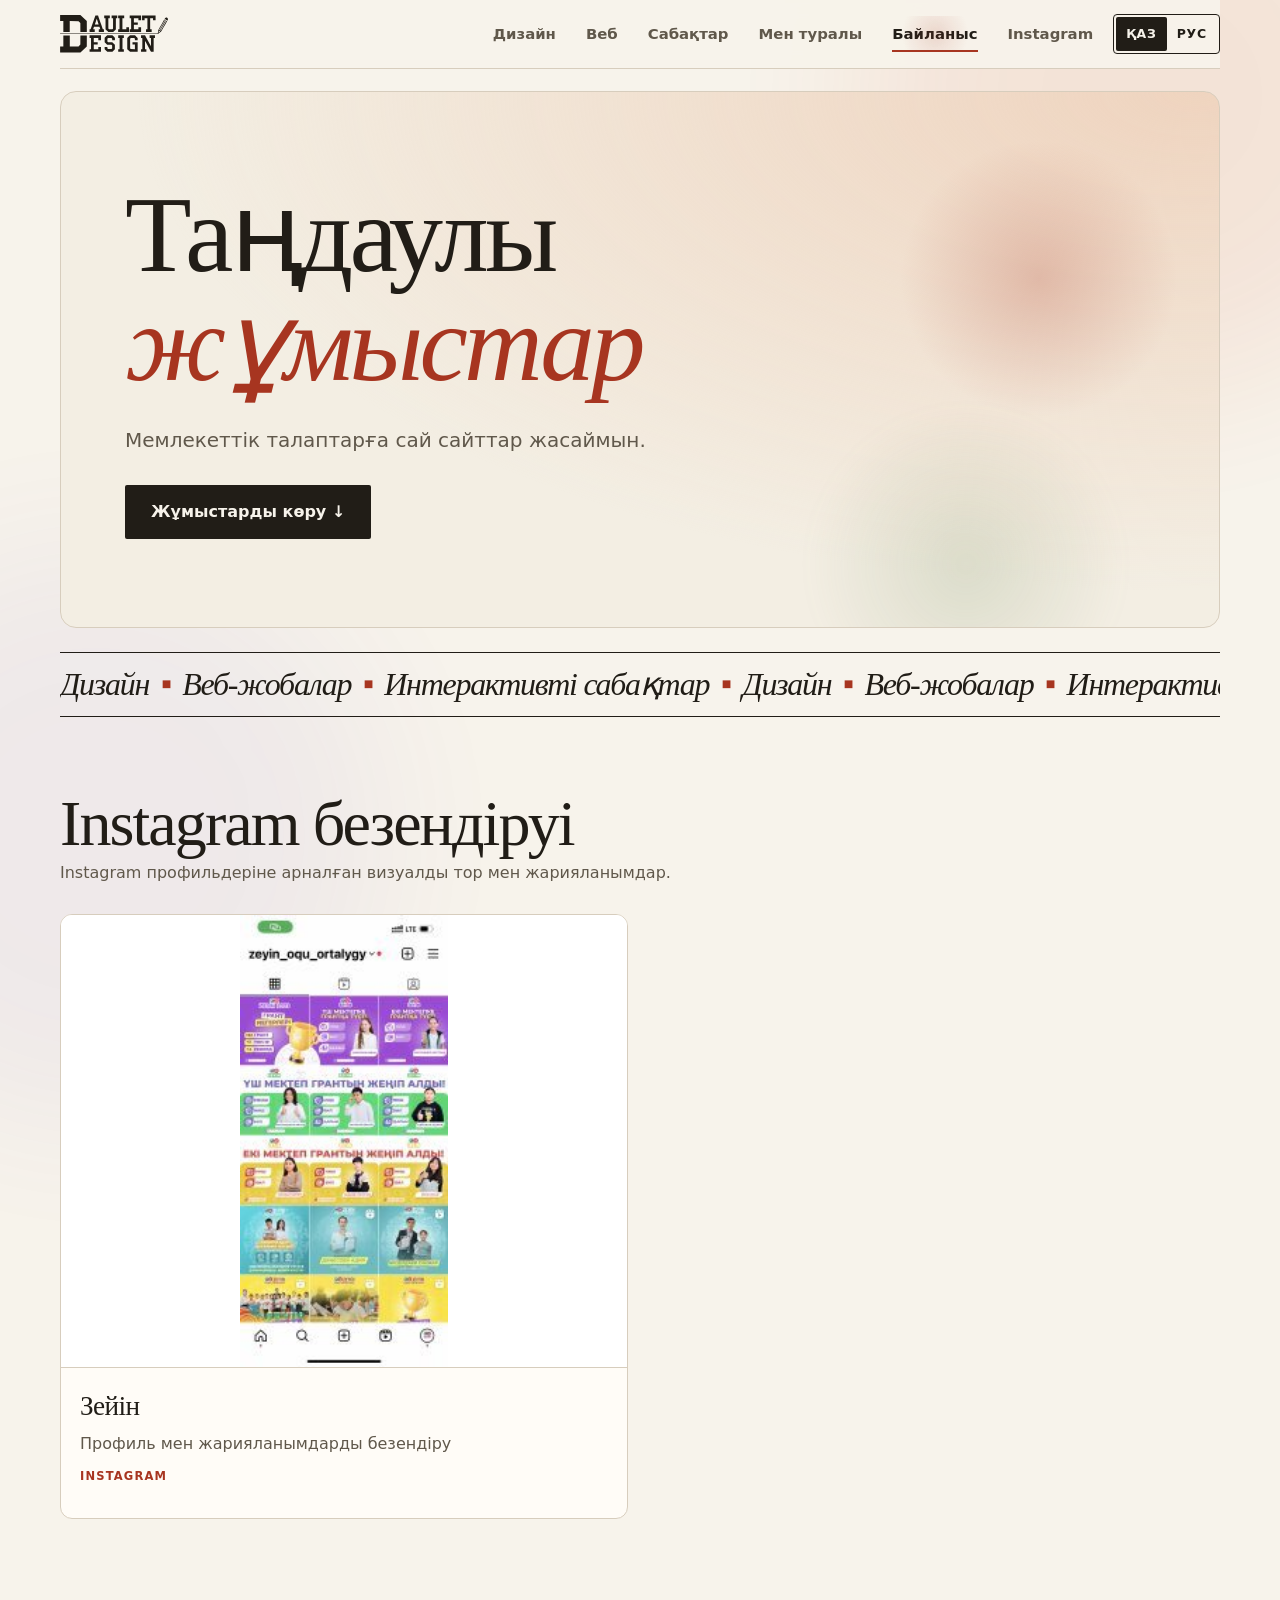
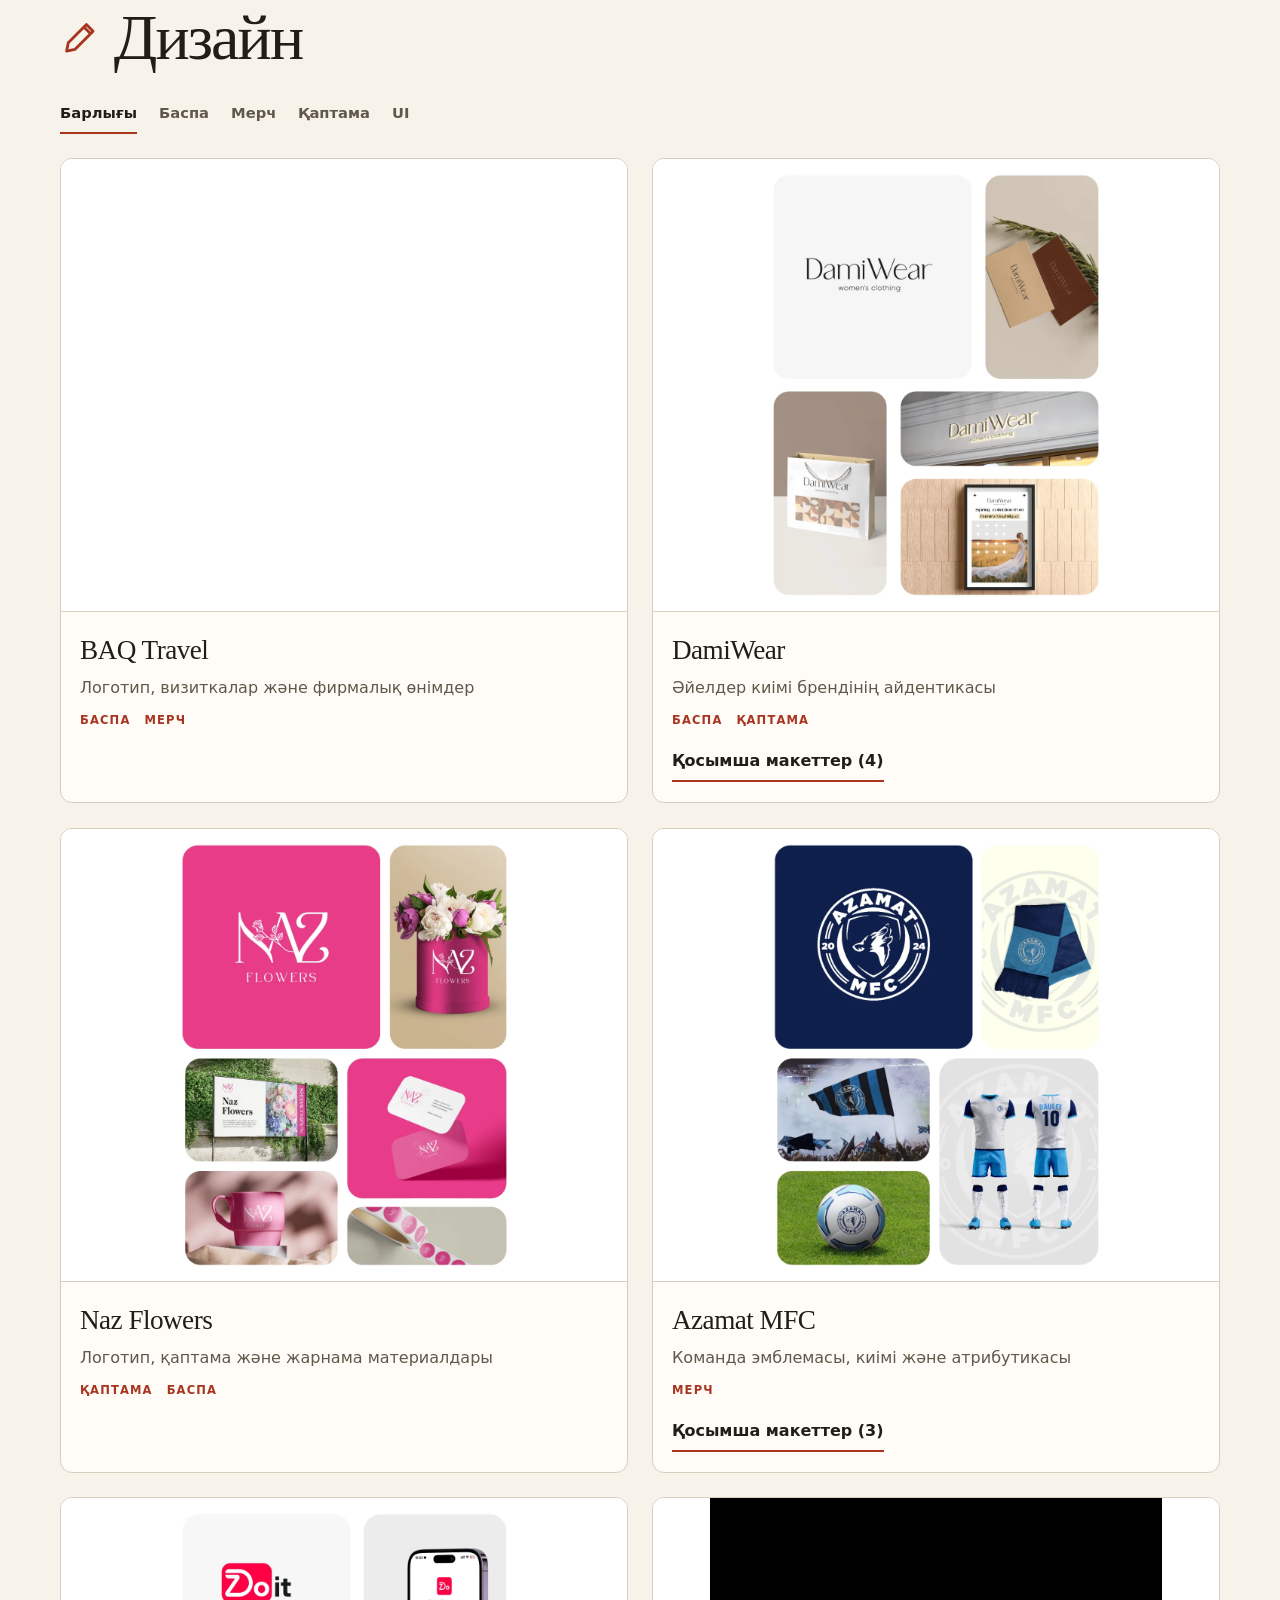
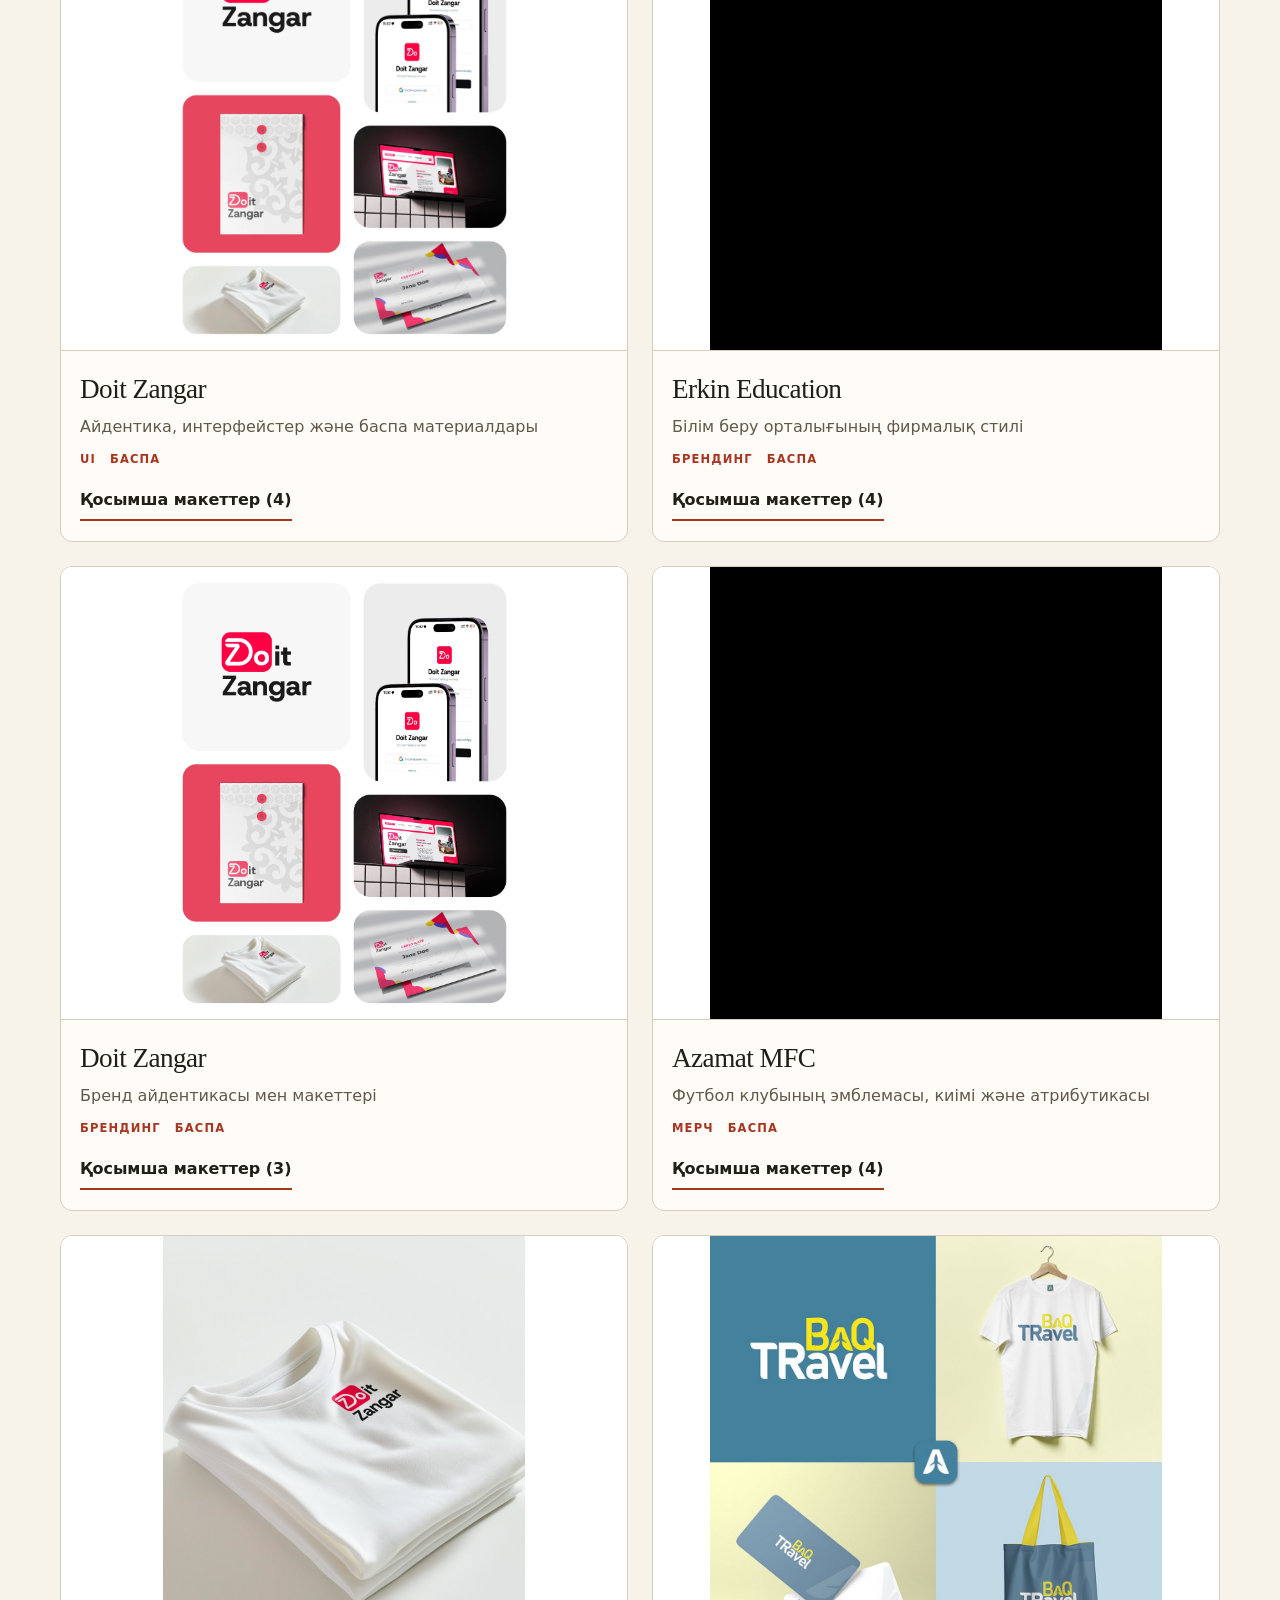
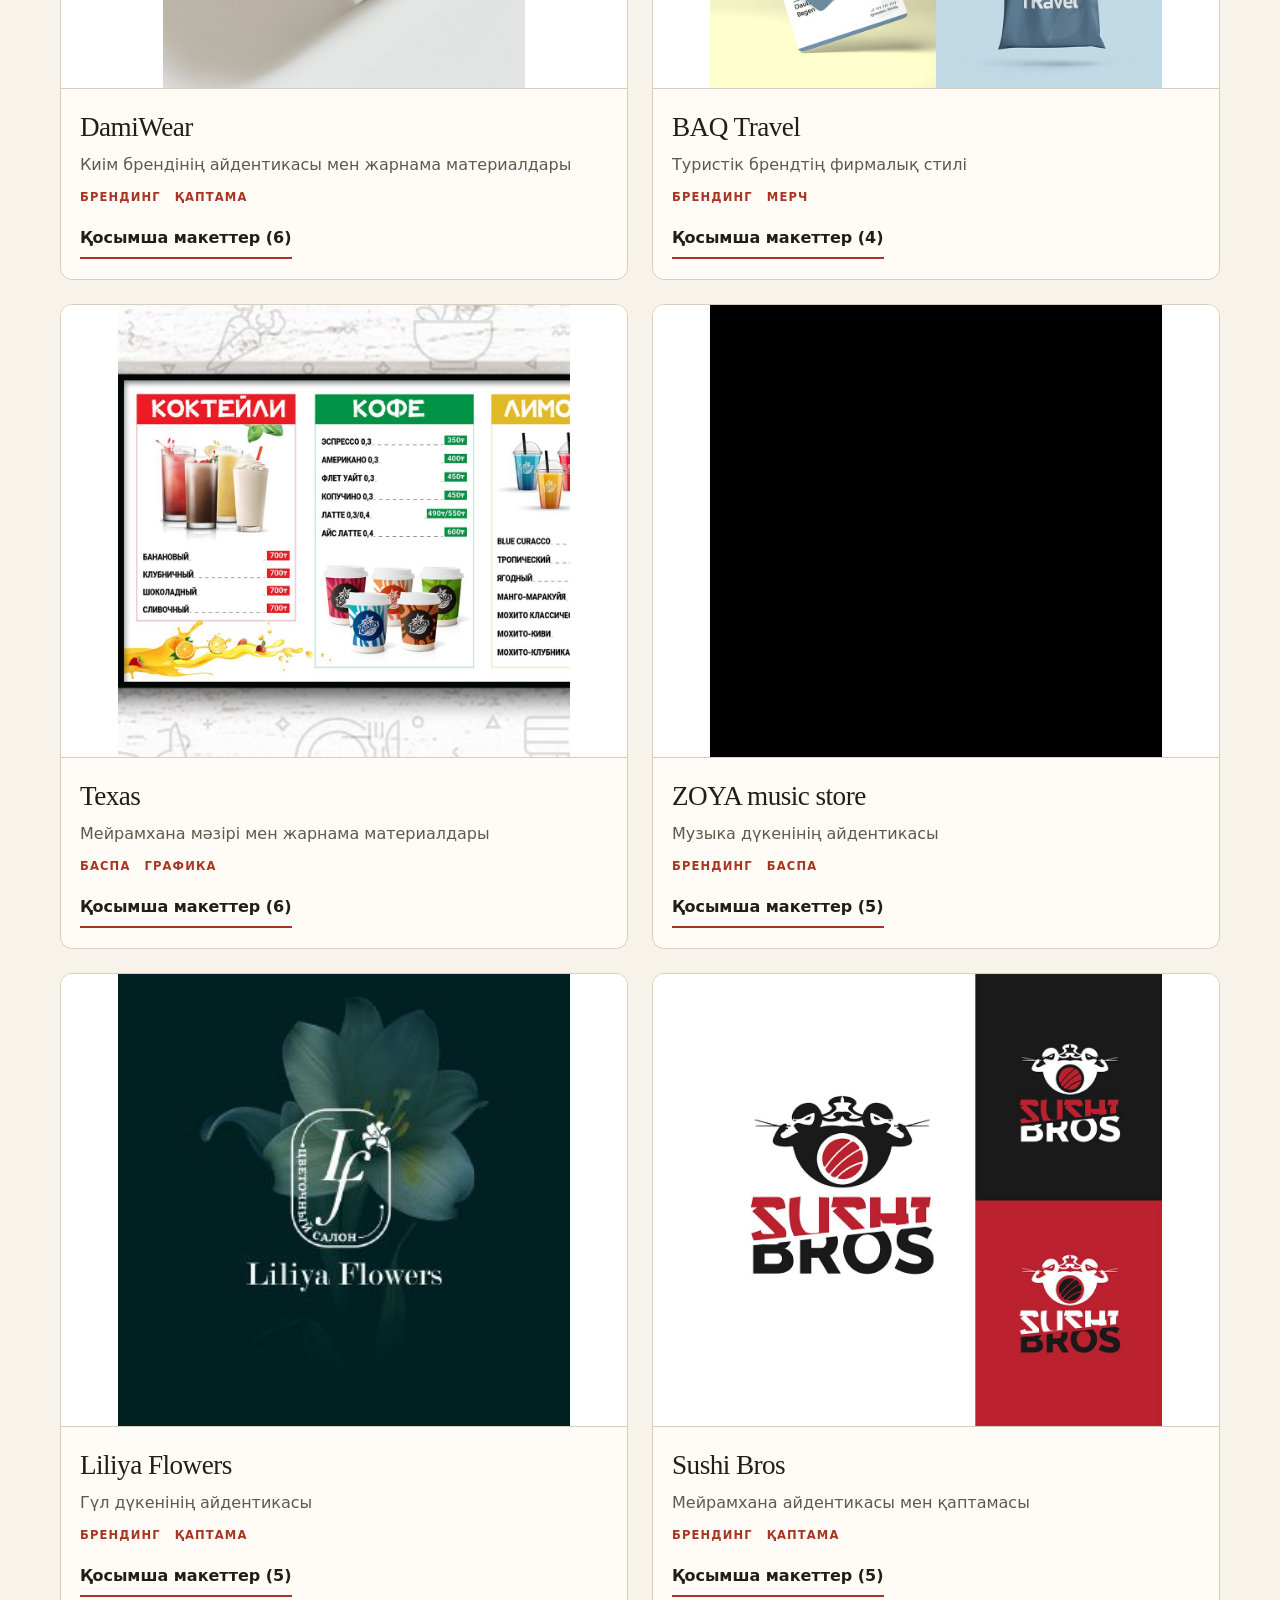
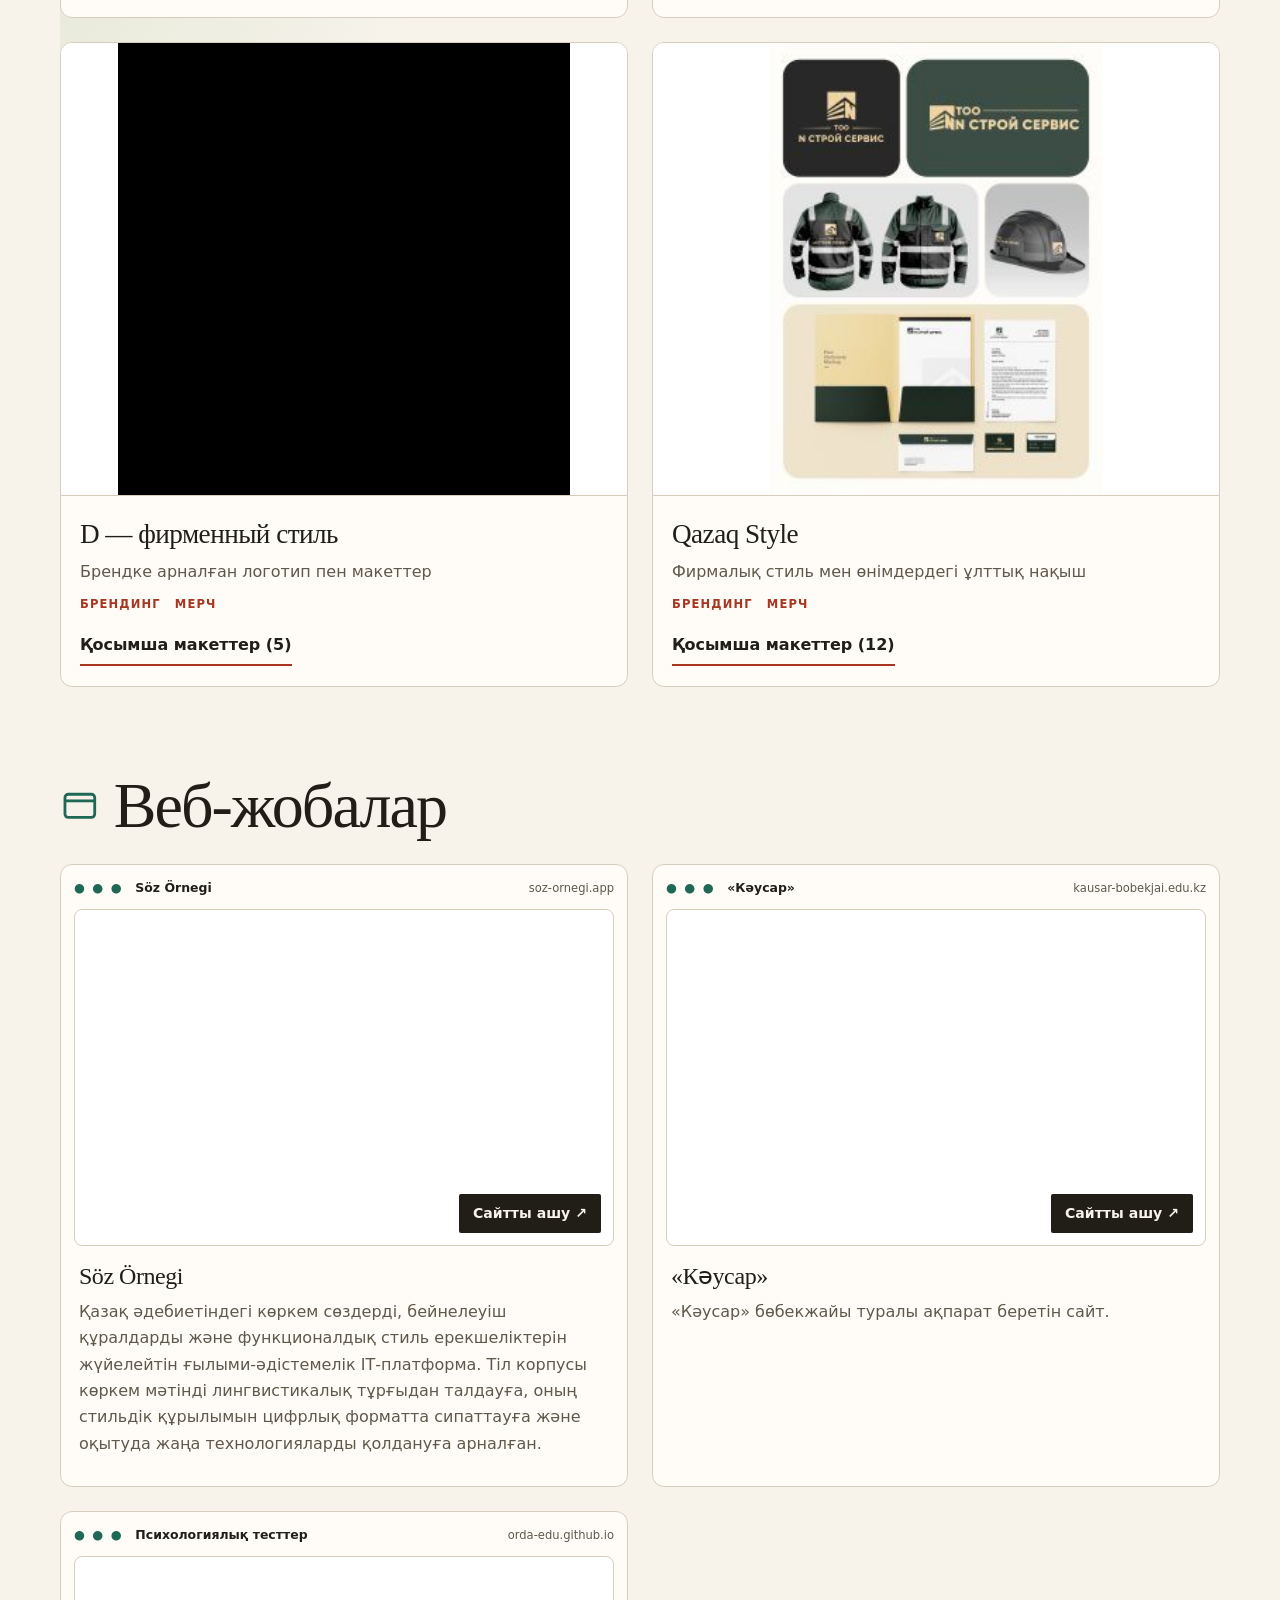
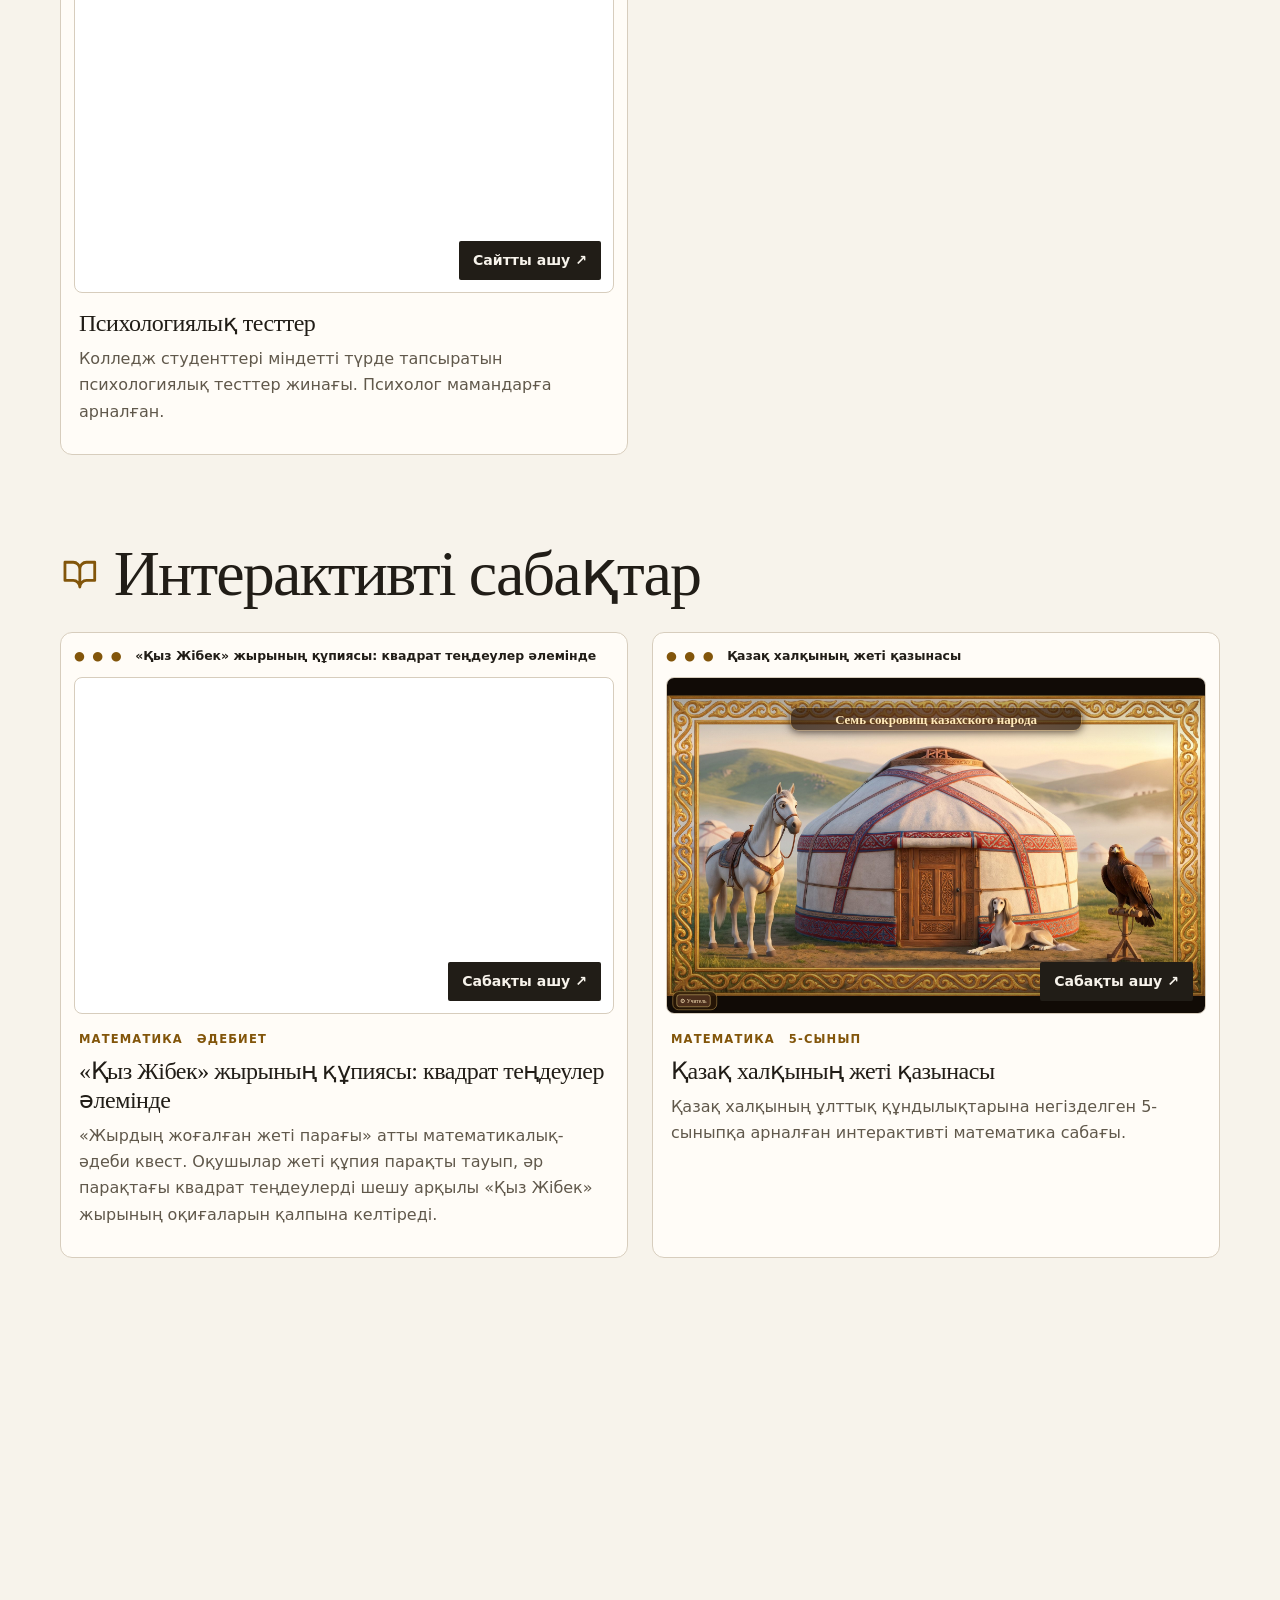
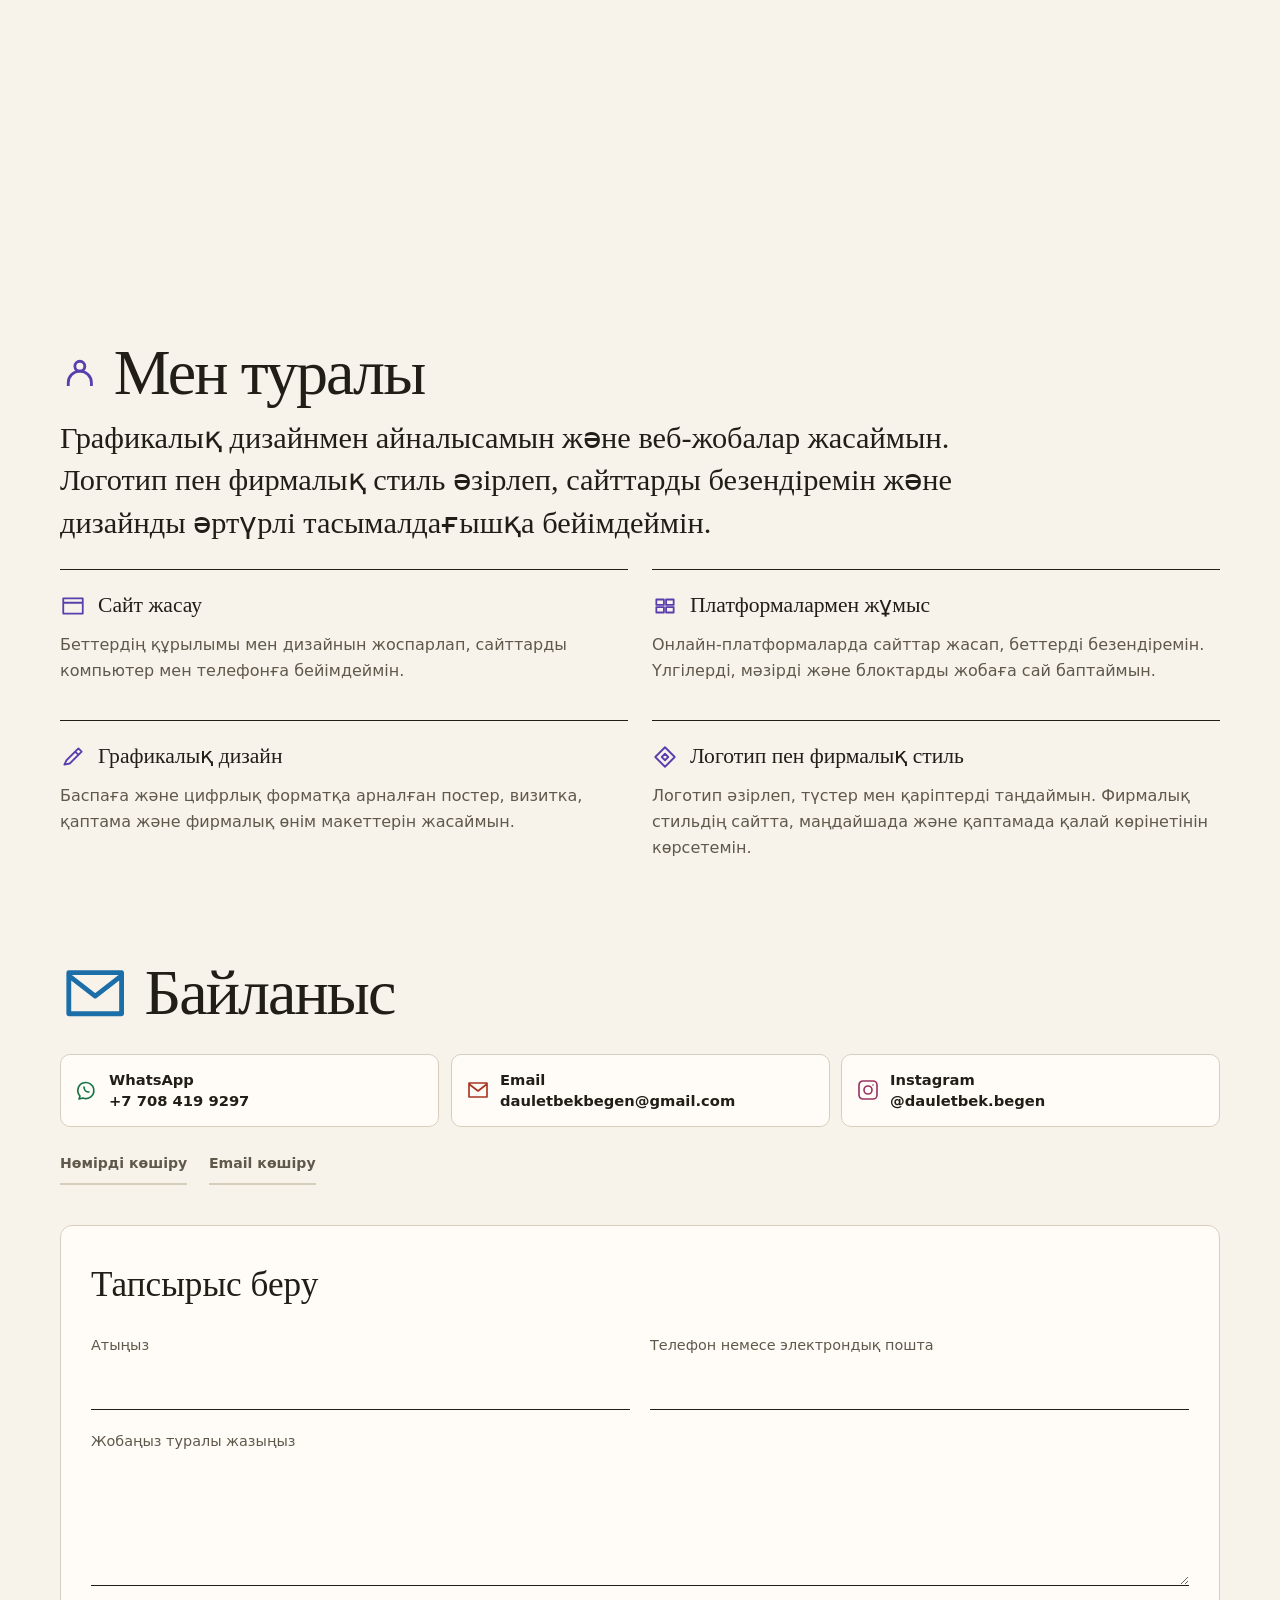
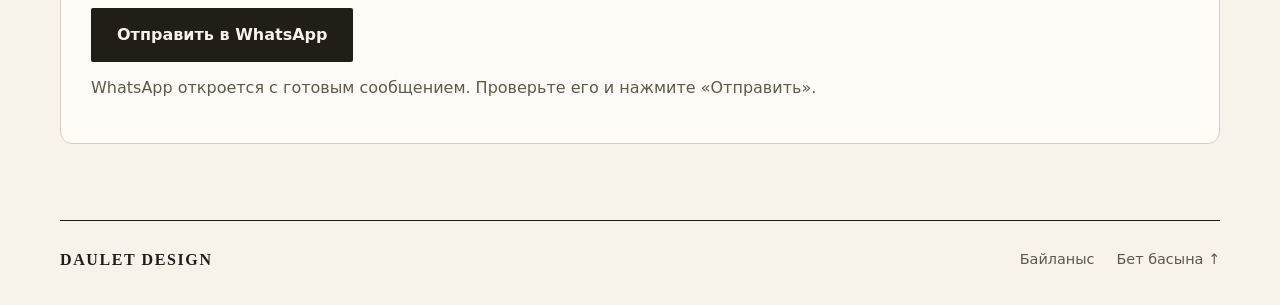
==== commit b2d90703: "Add Instagram portfolio section and image lightbox" ====
--- a/index.html
+++ b/index.html
@@ -91,6 +91,19 @@
 .gallery-close:hover{background:var(--accent)}
 .gallery-source{display:none}
 .extras{display:grid;grid-template-columns:repeat(2,minmax(0,1fr));gap:12px}
+.instagram-intro{max-width:62ch;color:var(--muted);margin:-8px 0 28px}
+.lightbox{width:min(96vw,1500px);max-width:none;height:min(94vh,1050px);max-height:none;padding:0;border:1px solid #ffffff24;border-radius:12px;background:#111;color:#fff;overflow:hidden}
+.lightbox::backdrop{background:rgba(8,8,10,.92);backdrop-filter:blur(10px)}
+.lightbox-inner{height:100%;display:grid;grid-template-rows:auto 1fr auto;gap:10px;padding:14px}
+.lightbox-head,.lightbox-foot{display:flex;align-items:center;justify-content:space-between;gap:12px}
+.lightbox-head{justify-content:flex-end}
+.lightbox-image-wrap{min-height:0;display:grid;place-items:center}
+.lightbox-image{display:block;max-width:100%;max-height:100%;width:auto;height:auto;object-fit:contain}
+.lightbox-foot{font-size:.9rem;color:#eee}
+.lightbox-controls{display:flex;gap:8px}
+.lightbox-controls button{font:inherit;font-weight:700;color:#fff;background:#ffffff18;border:1px solid #ffffff44;border-radius:6px;padding:8px 12px;cursor:pointer}
+.lightbox-controls button:hover{background:var(--accent)}
+@media(max-width:600px){.lightbox{width:100vw;height:100dvh;border:0;border-radius:0}.lightbox-inner{padding:10px}.lightbox-foot{font-size:.78rem}}
 
 /* Web & lessons */
 .online-project h3{font-size:1.5rem;line-height:1.2;letter-spacing:-.02em;margin:16px 0 8px}
@@ -241,13 +254,23 @@
   <div class="float-card card-one"></div>
   <div class="float-card card-two"></div>
   <div class="float-card card-three"></div>
-</div><header><a class="brand" href="#top" aria-label="Портфолио, в начало"><svg viewBox="0 0 1572.093 546" fill="currentColor" role="img" aria-label="Авторский логотип" focusable="false"><path d="M296.512 0.5 C326.842 30.83 359.632 58.62 390.012 89 L390.512 248 L296.512 248 L296.012 116 L269.512 89.5 L141.512 89 L141.512 248 L48.512 248 L48.512 89 L1.512 89 L1.512 0 Z"/><path d="M445.423 209 L515.194 8.504 L554.479 8 C557.1 22.034 563.807 35.822 568.441 49.299 C580.114 83.246 591.707 117.213 603.703 151.047 C608.516 164.623 613.401 178.167 617.96 191.844 C619.875 197.589 622.389 203.016 623.57 209 L639.512 209 L639.512 248 L564.512 248 L564.512 209 L587.352 209 C583.276 196.877 576.809 184.569 574.482 172 L495.178 172.502 C491.174 184.513 484.864 196.581 482.464 209 L505.512 209 L505.512 248 L430.512 248 L430.512 209 Z M535.07 55.842 C528.71 70.11 524.73 85.847 519.789 100.668 C515.618 113.183 509.952 126.044 507.467 139 L562.349 139 Z"/><path d="M725.512 8 L725.006 46.488 L703.512 47 L704.012 197 C707.817 200.805 712.206 204.447 715.116 208.994 C722.105 208.919 757.661 210.021 761.509 208.205 C765.306 206.413 769.058 200.954 772.012 198 L772.512 47 L751.512 47 L751.512 8 L833.512 8 L833.006 46.487 L813.512 47 L813.012 211 L773.512 247.5 L702.512 247.5 C693.897 238.885 684.785 230.967 675.838 222.798 C671.572 218.902 668.037 214.061 663.012 211.12 L662.512 47 L643.512 47 L643.512 8 Z"/><path d="M934.512 8 L934.512 47 L908.512 47 L908.512 209 L965.512 209 L965.512 178 L1004.512 178 L1004.512 248 L846.512 248 L846.512 209 L866.512 209 L866.512 47 L846.512 47 L846.512 8 Z"/><path d="M1180.512 8 L1180.512 78 L1141.512 78 L1141.512 47 L1075.512 47 L1075.512 108 L1132.512 108 L1132.512 141 L1075.512 141 L1075.512 209 L1141.512 209 L1141.512 178 L1180.512 178 L1180.512 248 L1014.512 248 L1014.512 209 L1035.512 209 L1035.512 47 L1014.512 47 L1014.512 8 Z"/><path d="M1391.512 8 L1391.512 78 L1354.512 78 L1354.512 47 L1312.512 47 L1312.512 209 L1334.512 209 L1334.512 248 L1252.512 248 L1252.512 209 L1272.512 209 L1272.512 47 L1231.512 47 L1231.512 78 L1194.512 78 L1194.512 8 Z"/><path d="M1563.088 82.458 C1552.999 75.413 1534.683 64.331 1523.485 59.726 C1525.074 52.326 1531.521 41.515 1538.998 38.826 C1549.812 34.936 1566.799 43.442 1570.87 53.846 C1575.207 64.93 1566.916 72.928 1563.088 82.458 Z"/><path d="M1.087 269.5 L927.597 269.5 L1234.107 269.5 C1297.015 269.5 1360.013 270.516 1422.89 268.488 C1425.869 256.569 1427.156 244.03 1429.021 231.885 C1429.77 227.006 1429.807 221.243 1431.833 216.691 C1436.975 205.143 1444.97 194.245 1451.32 183.314 C1467.606 155.281 1483.802 127.179 1499.601 98.867 C1505.495 88.305 1513.313 78.091 1517.813 66.839 C1519.713 67.64 1524.89 69.127 1525.773 71.216 C1526.361 72.605 1513.211 94.963 1511.395 98.182 C1494.895 127.422 1478.221 156.824 1460.8 185.524 C1457.828 190.421 1442.066 215.139 1444.402 219.166 C1445.552 221.15 1448.81 220.5 1450.684 220.5 C1471.068 184.479 1492.49 149.072 1512.59 112.887 C1519.41 100.609 1528.368 88.849 1533.844 75.898 L1542.392 80.241 C1535.612 93.799 1527.252 106.604 1519.686 119.717 C1507.46 140.907 1495.922 162.57 1483.222 183.478 C1478.068 191.963 1473.296 200.652 1468.349 209.263 C1465.713 213.852 1461.789 218.641 1460.248 223.756 C1459.664 225.693 1460.071 228.058 1460.206 230.026 C1462.098 229.868 1465.272 230.173 1466.907 228.978 C1470.231 226.548 1482.478 201.881 1485.848 196.446 C1500.551 172.73 1513.815 147.996 1527.66 123.763 C1534.964 110.979 1544.457 98.213 1549.935 84.539 C1552.69 86.465 1555.283 87.945 1558.412 89.199 C1542.677 120.671 1522.802 150.175 1505.612 180.848 C1498.088 194.274 1490.123 207.437 1482.61 220.851 C1479.126 227.071 1476.118 235.429 1471.3 240.685 C1464.136 248.501 1453.643 254.212 1445.332 260.779 C1438.773 265.962 1432.253 272.697 1424.559 276.19 C1420.527 278.019 1363.188 276.5 1353.932 276.5 L1177.677 276.5 L558.158 276.5 L185.646 276.5 L43.142 276.5 C37.795 276.5 3.238 277.513 1.122 275.964 C-0.972 274.431 0.375 271.365 1.087 269.5 Z M1440.527 229.881 L1434.379 258.615 C1441.094 251.957 1448.979 243.116 1457.219 238.487 C1451.715 235.445 1446.737 231.311 1440.527 229.881 Z"/><path d="M596.512 296 L596.512 366 L557.512 366 L557.512 335 L491.512 335 L491.512 396 L548.512 396 L548.512 429 L491.512 429 L491.512 497 L557.512 497 L557.512 466 L596.512 466 L596.512 536 L430.512 536 L430.512 497 L451.512 497 L451.512 335 L430.512 335 L430.512 296 Z"/><path d="M689.512 466 L690.012 486 L701.512 496.5 L747.512 496.5 C751.146 492.866 754.573 488.74 759.012 486.102 L759.012 445 L747.512 433.5 L686.512 432.5 C674.476 420.464 662.002 408.99 650.012 397 L650.012 333 L686.512 296.5 L762.512 296.5 C768.016 302.004 797.606 329.737 798.884 334.455 C800.863 341.759 799.384 357.795 799.512 366 L759.512 366 C759.402 361.596 760.461 349.52 758.707 345.973 C756.822 342.165 751.504 338.492 748.512 335.5 L701.777 335.5 C697.672 338.933 693.823 342.189 690.012 346 L690.012 385 C693.395 388.383 697.053 393.417 701.603 395.257 C705.356 396.773 711.709 395.673 715.752 395.741 L760.512 396.5 C773.041 409.029 786.459 420.447 799.012 433 L799.012 499 C787.013 510.999 775.441 523.571 763.512 535.5 L688.512 535.5 C676.016 523.004 662.498 511.486 650.012 499 L649.512 466 Z"/><path d="M929.512 296 L929.512 335 L909.512 335 L909.512 497 L929.512 497 L929.512 536 L847.512 536 L847.512 497 L867.512 497 L867.512 335 L847.512 335 L847.512 296 Z"/><path d="M1018.512 296.5 L1091.512 296.5 C1096.58 301.568 1128.589 331.926 1129.809 335.217 C1131.792 340.568 1130.404 359.304 1130.512 366 L1090.512 366 C1090.411 361.948 1091.388 348.824 1089.611 345.797 C1087.385 342.004 1082.614 338.602 1079.512 335.5 L1031.512 335.5 L1021.012 346 L1021.012 486 L1031.512 496.5 L1090.512 497 L1090.512 429 L1055.512 429 L1055.512 396 L1130.512 396 L1130.512 536 L1019.512 535.5 C1006.361 522.37 992.215 510.203 979.012 497 L979.012 334 C991.823 321.19 1005.645 309.367 1018.512 296.5 Z"/><path d="M1238.25 296 C1244.084 310.199 1253.052 323.504 1260.454 336.923 C1274.038 361.551 1286.927 386.531 1300.591 411.116 C1306.985 422.619 1319.975 442.255 1323.569 454 L1324.512 453.943 L1324.512 335 L1305.018 334.487 L1304.512 296 L1382.512 296 L1382.512 335 L1363.512 335 L1363.512 536 L1325.292 536 C1317.919 525.602 1312.558 513.364 1306.561 502.12 C1295.083 480.602 1283.482 458.932 1271.359 437.754 C1263.124 423.368 1255.388 408.7 1247.54 394.083 C1244.63 388.661 1240.078 382.976 1238.514 377.009 L1237.521 377 L1237.512 497 L1257.512 497 L1257.512 536 L1179.512 536 L1179.512 497 L1198.512 497 L1198.512 335 L1179.512 335 L1179.512 296 Z"/><path d="M48.512 458 L48.512 298 L142.512 298 L142.512 458 L269.512 457.5 L296.012 431 L296.512 298 L390.512 298 L390.012 459.012 C359.977 488.593 327.337 515.675 297.512 545.5 L1.512 546 L1.512 458 Z"/></svg></a><nav aria-label="Навигация"><a href="#design"><svg class="nav-ico" viewBox="0 0 24 24" fill="none" stroke="currentColor" stroke-width="1.7" stroke-linecap="round" stroke-linejoin="round" aria-hidden="true"><path d="m14 5 5 5M4 20l5-1L20 8l-4-4L5 15z"/></svg><span>Дизайн</span></a><a href="#works"><svg class="nav-ico" viewBox="0 0 24 24" fill="none" stroke="currentColor" stroke-width="1.7" stroke-linecap="round" stroke-linejoin="round" aria-hidden="true"><rect x="3" y="5" width="18" height="14" rx="2"/><path d="M3 9h18"/></svg><span>Веб</span></a><a href="#lessons"><svg class="nav-ico" viewBox="0 0 24 24" fill="none" stroke="currentColor" stroke-width="1.7" stroke-linecap="round" stroke-linejoin="round" aria-hidden="true"><path d="M3 5h5a4 4 0 0 1 4 4v11a4 4 0 0 0-4-4H3zm18 0h-5a4 4 0 0 0-4 4v11a4 4 0 0 1 4-4h5z"/></svg><span>Уроки</span></a><a href="#about"><svg class="nav-ico" viewBox="0 0 24 24" fill="none" stroke="currentColor" stroke-width="1.7" stroke-linecap="round" stroke-linejoin="round" aria-hidden="true"><circle cx="12" cy="8" r="3"/><path d="M5 20v-2a7 7 0 0 1 14 0v2"/></svg><span>Обо мне</span></a><a href="#contact"><svg class="nav-ico" viewBox="0 0 24 24" fill="none" stroke="currentColor" stroke-width="1.7" stroke-linecap="round" stroke-linejoin="round" aria-hidden="true"><path d="M3 5h18v14H3z M3 6l9 7 9-7"/></svg><span>Связаться</span></a></nav><div class="languages" role="group" aria-label="Тіл / Язык" data-active="kk"><button type="button" data-language="kk" lang="kk" aria-pressed="false">ҚАЗ</button><button type="button" data-language="ru" lang="ru" aria-pressed="true">РУС</button></div></header><main><div class="hero"><h1>Избранные <span>работы</span></h1><p>Создаю сайты в соответствии с государственными требованиями.</p><a class="button" href="#design">К работам ↓</a></div><div class="ticker" aria-label="Бегущая строка" aria-live="off"><div class="ticker-track"><div class="ticker-group"><span>Дизайн</span><span class="separator" aria-hidden="true"></span><span>Веб-проекты</span><span class="separator" aria-hidden="true"></span><span>Интерактивные уроки</span><span class="separator" aria-hidden="true"></span><span>Дизайн</span><span class="separator" aria-hidden="true"></span><span>Веб-проекты</span><span class="separator" aria-hidden="true"></span><span>Интерактивные уроки</span><span class="separator" aria-hidden="true"></span></div><div class="ticker-group" aria-hidden="true"><span>Дизайн</span><span class="separator" aria-hidden="true"></span><span>Веб-проекты</span><span class="separator" aria-hidden="true"></span><span>Интерактивные уроки</span><span class="separator" aria-hidden="true"></span><span>Дизайн</span><span class="separator" aria-hidden="true"></span><span>Веб-проекты</span><span class="separator" aria-hidden="true"></span><span>Интерактивные уроки</span><span class="separator" aria-hidden="true"></span></div></div></div><section id="design"><h2><svg class="section-icon" viewBox="0 0 24 24" fill="none" stroke="currentColor" stroke-width="1.7" stroke-linejoin="round" aria-hidden="true"><path d="m14 5 5 5M4 20l5-1L20 8l-4-4L5 15z"/></svg>Дизайн</h2><div class="filters" role="group" aria-label="Фильтр работ"><button type="button" class="chip" data-filter="all" aria-pressed="true"><span>Все</span></button><button type="button" class="chip" data-filter="print" aria-pressed="false"><span>Печать</span></button><button type="button" class="chip" data-filter="merch" aria-pressed="false"><span>Мерч</span></button><button type="button" class="chip" data-filter="pack" aria-pressed="false"><span>Упаковка</span></button><button type="button" class="chip" data-filter="ui" aria-pressed="false"><span>UI</span></button></div><div class="design-grid">
+</div><header><a class="brand" href="#top" aria-label="Портфолио, в начало"><svg viewBox="0 0 1572.093 546" fill="currentColor" role="img" aria-label="Авторский логотип" focusable="false"><path d="M296.512 0.5 C326.842 30.83 359.632 58.62 390.012 89 L390.512 248 L296.512 248 L296.012 116 L269.512 89.5 L141.512 89 L141.512 248 L48.512 248 L48.512 89 L1.512 89 L1.512 0 Z"/><path d="M445.423 209 L515.194 8.504 L554.479 8 C557.1 22.034 563.807 35.822 568.441 49.299 C580.114 83.246 591.707 117.213 603.703 151.047 C608.516 164.623 613.401 178.167 617.96 191.844 C619.875 197.589 622.389 203.016 623.57 209 L639.512 209 L639.512 248 L564.512 248 L564.512 209 L587.352 209 C583.276 196.877 576.809 184.569 574.482 172 L495.178 172.502 C491.174 184.513 484.864 196.581 482.464 209 L505.512 209 L505.512 248 L430.512 248 L430.512 209 Z M535.07 55.842 C528.71 70.11 524.73 85.847 519.789 100.668 C515.618 113.183 509.952 126.044 507.467 139 L562.349 139 Z"/><path d="M725.512 8 L725.006 46.488 L703.512 47 L704.012 197 C707.817 200.805 712.206 204.447 715.116 208.994 C722.105 208.919 757.661 210.021 761.509 208.205 C765.306 206.413 769.058 200.954 772.012 198 L772.512 47 L751.512 47 L751.512 8 L833.512 8 L833.006 46.487 L813.512 47 L813.012 211 L773.512 247.5 L702.512 247.5 C693.897 238.885 684.785 230.967 675.838 222.798 C671.572 218.902 668.037 214.061 663.012 211.12 L662.512 47 L643.512 47 L643.512 8 Z"/><path d="M934.512 8 L934.512 47 L908.512 47 L908.512 209 L965.512 209 L965.512 178 L1004.512 178 L1004.512 248 L846.512 248 L846.512 209 L866.512 209 L866.512 47 L846.512 47 L846.512 8 Z"/><path d="M1180.512 8 L1180.512 78 L1141.512 78 L1141.512 47 L1075.512 47 L1075.512 108 L1132.512 108 L1132.512 141 L1075.512 141 L1075.512 209 L1141.512 209 L1141.512 178 L1180.512 178 L1180.512 248 L1014.512 248 L1014.512 209 L1035.512 209 L1035.512 47 L1014.512 47 L1014.512 8 Z"/><path d="M1391.512 8 L1391.512 78 L1354.512 78 L1354.512 47 L1312.512 47 L1312.512 209 L1334.512 209 L1334.512 248 L1252.512 248 L1252.512 209 L1272.512 209 L1272.512 47 L1231.512 47 L1231.512 78 L1194.512 78 L1194.512 8 Z"/><path d="M1563.088 82.458 C1552.999 75.413 1534.683 64.331 1523.485 59.726 C1525.074 52.326 1531.521 41.515 1538.998 38.826 C1549.812 34.936 1566.799 43.442 1570.87 53.846 C1575.207 64.93 1566.916 72.928 1563.088 82.458 Z"/><path d="M1.087 269.5 L927.597 269.5 L1234.107 269.5 C1297.015 269.5 1360.013 270.516 1422.89 268.488 C1425.869 256.569 1427.156 244.03 1429.021 231.885 C1429.77 227.006 1429.807 221.243 1431.833 216.691 C1436.975 205.143 1444.97 194.245 1451.32 183.314 C1467.606 155.281 1483.802 127.179 1499.601 98.867 C1505.495 88.305 1513.313 78.091 1517.813 66.839 C1519.713 67.64 1524.89 69.127 1525.773 71.216 C1526.361 72.605 1513.211 94.963 1511.395 98.182 C1494.895 127.422 1478.221 156.824 1460.8 185.524 C1457.828 190.421 1442.066 215.139 1444.402 219.166 C1445.552 221.15 1448.81 220.5 1450.684 220.5 C1471.068 184.479 1492.49 149.072 1512.59 112.887 C1519.41 100.609 1528.368 88.849 1533.844 75.898 L1542.392 80.241 C1535.612 93.799 1527.252 106.604 1519.686 119.717 C1507.46 140.907 1495.922 162.57 1483.222 183.478 C1478.068 191.963 1473.296 200.652 1468.349 209.263 C1465.713 213.852 1461.789 218.641 1460.248 223.756 C1459.664 225.693 1460.071 228.058 1460.206 230.026 C1462.098 229.868 1465.272 230.173 1466.907 228.978 C1470.231 226.548 1482.478 201.881 1485.848 196.446 C1500.551 172.73 1513.815 147.996 1527.66 123.763 C1534.964 110.979 1544.457 98.213 1549.935 84.539 C1552.69 86.465 1555.283 87.945 1558.412 89.199 C1542.677 120.671 1522.802 150.175 1505.612 180.848 C1498.088 194.274 1490.123 207.437 1482.61 220.851 C1479.126 227.071 1476.118 235.429 1471.3 240.685 C1464.136 248.501 1453.643 254.212 1445.332 260.779 C1438.773 265.962 1432.253 272.697 1424.559 276.19 C1420.527 278.019 1363.188 276.5 1353.932 276.5 L1177.677 276.5 L558.158 276.5 L185.646 276.5 L43.142 276.5 C37.795 276.5 3.238 277.513 1.122 275.964 C-0.972 274.431 0.375 271.365 1.087 269.5 Z M1440.527 229.881 L1434.379 258.615 C1441.094 251.957 1448.979 243.116 1457.219 238.487 C1451.715 235.445 1446.737 231.311 1440.527 229.881 Z"/><path d="M596.512 296 L596.512 366 L557.512 366 L557.512 335 L491.512 335 L491.512 396 L548.512 396 L548.512 429 L491.512 429 L491.512 497 L557.512 497 L557.512 466 L596.512 466 L596.512 536 L430.512 536 L430.512 497 L451.512 497 L451.512 335 L430.512 335 L430.512 296 Z"/><path d="M689.512 466 L690.012 486 L701.512 496.5 L747.512 496.5 C751.146 492.866 754.573 488.74 759.012 486.102 L759.012 445 L747.512 433.5 L686.512 432.5 C674.476 420.464 662.002 408.99 650.012 397 L650.012 333 L686.512 296.5 L762.512 296.5 C768.016 302.004 797.606 329.737 798.884 334.455 C800.863 341.759 799.384 357.795 799.512 366 L759.512 366 C759.402 361.596 760.461 349.52 758.707 345.973 C756.822 342.165 751.504 338.492 748.512 335.5 L701.777 335.5 C697.672 338.933 693.823 342.189 690.012 346 L690.012 385 C693.395 388.383 697.053 393.417 701.603 395.257 C705.356 396.773 711.709 395.673 715.752 395.741 L760.512 396.5 C773.041 409.029 786.459 420.447 799.012 433 L799.012 499 C787.013 510.999 775.441 523.571 763.512 535.5 L688.512 535.5 C676.016 523.004 662.498 511.486 650.012 499 L649.512 466 Z"/><path d="M929.512 296 L929.512 335 L909.512 335 L909.512 497 L929.512 497 L929.512 536 L847.512 536 L847.512 497 L867.512 497 L867.512 335 L847.512 335 L847.512 296 Z"/><path d="M1018.512 296.5 L1091.512 296.5 C1096.58 301.568 1128.589 331.926 1129.809 335.217 C1131.792 340.568 1130.404 359.304 1130.512 366 L1090.512 366 C1090.411 361.948 1091.388 348.824 1089.611 345.797 C1087.385 342.004 1082.614 338.602 1079.512 335.5 L1031.512 335.5 L1021.012 346 L1021.012 486 L1031.512 496.5 L1090.512 497 L1090.512 429 L1055.512 429 L1055.512 396 L1130.512 396 L1130.512 536 L1019.512 535.5 C1006.361 522.37 992.215 510.203 979.012 497 L979.012 334 C991.823 321.19 1005.645 309.367 1018.512 296.5 Z"/><path d="M1238.25 296 C1244.084 310.199 1253.052 323.504 1260.454 336.923 C1274.038 361.551 1286.927 386.531 1300.591 411.116 C1306.985 422.619 1319.975 442.255 1323.569 454 L1324.512 453.943 L1324.512 335 L1305.018 334.487 L1304.512 296 L1382.512 296 L1382.512 335 L1363.512 335 L1363.512 536 L1325.292 536 C1317.919 525.602 1312.558 513.364 1306.561 502.12 C1295.083 480.602 1283.482 458.932 1271.359 437.754 C1263.124 423.368 1255.388 408.7 1247.54 394.083 C1244.63 388.661 1240.078 382.976 1238.514 377.009 L1237.521 377 L1237.512 497 L1257.512 497 L1257.512 536 L1179.512 536 L1179.512 497 L1198.512 497 L1198.512 335 L1179.512 335 L1179.512 296 Z"/><path d="M48.512 458 L48.512 298 L142.512 298 L142.512 458 L269.512 457.5 L296.012 431 L296.512 298 L390.512 298 L390.012 459.012 C359.977 488.593 327.337 515.675 297.512 545.5 L1.512 546 L1.512 458 Z"/></svg></a><nav aria-label="Навигация"><a href="#design"><svg class="nav-ico" viewBox="0 0 24 24" fill="none" stroke="currentColor" stroke-width="1.7" stroke-linecap="round" stroke-linejoin="round" aria-hidden="true"><path d="m14 5 5 5M4 20l5-1L20 8l-4-4L5 15z"/></svg><span>Дизайн</span></a><a href="#works"><svg class="nav-ico" viewBox="0 0 24 24" fill="none" stroke="currentColor" stroke-width="1.7" stroke-linecap="round" stroke-linejoin="round" aria-hidden="true"><rect x="3" y="5" width="18" height="14" rx="2"/><path d="M3 9h18"/></svg><span>Веб</span></a><a href="#lessons"><svg class="nav-ico" viewBox="0 0 24 24" fill="none" stroke="currentColor" stroke-width="1.7" stroke-linecap="round" stroke-linejoin="round" aria-hidden="true"><path d="M3 5h5a4 4 0 0 1 4 4v11a4 4 0 0 0-4-4H3zm18 0h-5a4 4 0 0 0-4 4v11a4 4 0 0 1 4-4h5z"/></svg><span>Уроки</span></a><a href="#about"><svg class="nav-ico" viewBox="0 0 24 24" fill="none" stroke="currentColor" stroke-width="1.7" stroke-linecap="round" stroke-linejoin="round" aria-hidden="true"><circle cx="12" cy="8" r="3"/><path d="M5 20v-2a7 7 0 0 1 14 0v2"/></svg><span>Обо мне</span></a><a href="#contact"><svg class="nav-ico" viewBox="0 0 24 24" fill="none" stroke="currentColor" stroke-width="1.7" stroke-linecap="round" stroke-linejoin="round" aria-hidden="true"><path d="M3 5h18v14H3z M3 6l9 7 9-7"/></svg><span>Связаться</span></a><a href="#instagram"><span>Instagram</span></a></nav><div class="languages" role="group" aria-label="Тіл / Язык" data-active="kk"><button type="button" data-language="kk" lang="kk" aria-pressed="false">ҚАЗ</button><button type="button" data-language="ru" lang="ru" aria-pressed="true">РУС</button></div></header><main><div class="hero"><h1>Избранные <span>работы</span></h1><p>Создаю сайты в соответствии с государственными требованиями.</p><a class="button" href="#design">К работам ↓</a></div><div class="ticker" aria-label="Бегущая строка" aria-live="off"><div class="ticker-track"><div class="ticker-group"><span>Дизайн</span><span class="separator" aria-hidden="true"></span><span>Веб-проекты</span><span class="separator" aria-hidden="true"></span><span>Интерактивные уроки</span><span class="separator" aria-hidden="true"></span><span>Дизайн</span><span class="separator" aria-hidden="true"></span><span>Веб-проекты</span><span class="separator" aria-hidden="true"></span><span>Интерактивные уроки</span><span class="separator" aria-hidden="true"></span></div><div class="ticker-group" aria-hidden="true"><span>Дизайн</span><span class="separator" aria-hidden="true"></span><span>Веб-проекты</span><span class="separator" aria-hidden="true"></span><span>Интерактивные уроки</span><span class="separator" aria-hidden="true"></span><span>Дизайн</span><span class="separator" aria-hidden="true"></span><span>Веб-проекты</span><span class="separator" aria-hidden="true"></span><span>Интерактивные уроки</span><span class="separator" aria-hidden="true"></span></div></div></div><section id="instagram"><h2>Оформление Instagram</h2><p class="instagram-intro">Визуальная сетка и публикации для Instagram-профилей.</p><div class="design-grid"><article class="design-case" data-cat="ui"><a href="portfolio-assets/uploaded/instagram-zein/01.jpg" class="art"><img src="portfolio-assets/uploaded/instagram-zein/01.jpg" alt="Сетка Instagram для Зейін" loading="lazy" decoding="async"></a><div class="case-copy"><h3>Зейін</h3><p>Оформление профиля и публикаций</p><div class="tags"><span>Instagram</span></div></div></article></div></section><section id="design"><h2><svg class="section-icon" viewBox="0 0 24 24" fill="none" stroke="currentColor" stroke-width="1.7" stroke-linejoin="round" aria-hidden="true"><path d="m14 5 5 5M4 20l5-1L20 8l-4-4L5 15z"/></svg>Дизайн</h2><div class="filters" role="group" aria-label="Фильтр работ"><button type="button" class="chip" data-filter="all" aria-pressed="true"><span>Все</span></button><button type="button" class="chip" data-filter="print" aria-pressed="false"><span>Печать</span></button><button type="button" class="chip" data-filter="merch" aria-pressed="false"><span>Мерч</span></button><button type="button" class="chip" data-filter="pack" aria-pressed="false"><span>Упаковка</span></button><button type="button" class="chip" data-filter="ui" aria-pressed="false"><span>UI</span></button></div><div class="design-grid">
 <article class="design-case" data-cat="print merch"><a href="portfolio-assets/design-1-1.jpg" target="_blank" rel="noopener" class="art"><img src="portfolio-assets/design-1-1-preview.webp" alt="Айдентика BAQ Travel" loading="lazy" decoding="async"></a><div class="case-copy"><h3>BAQ Travel</h3><p>Логотип, визитки и фирменный мерч</p><div class="tags"><span>Печать</span><span>Мерч</span></div></div></article>
 <article class="design-case" data-cat="print pack"><a href="portfolio-assets/design-2-1.jpg" target="_blank" rel="noopener" class="art"><img src="portfolio-assets/design-2-1-preview.webp" alt="Обзор айдентики" loading="lazy" decoding="async"></a><div class="case-copy"><h3>DamiWear</h3><p>Айдентика бренда женской одежды</p><div class="tags"><span>Печать</span><span>Упаковка</span></div><button type="button" class="gallery-open" aria-haspopup="dialog">Другие макеты (4)</button><div class="gallery-source" hidden><div class="extras"><a href="portfolio-assets/design-2-2.jpg" target="_blank" rel="noopener" class="art"><img src="portfolio-assets/design-2-2.jpg" alt="Вывеска" loading="lazy" decoding="async"></a><a href="portfolio-assets/design-2-3.png" target="_blank" rel="noopener" class="art"><img src="portfolio-assets/design-2-3.png" alt="Визитки" loading="lazy" decoding="async"></a><a href="portfolio-assets/design-2-4.png" target="_blank" rel="noopener" class="art"><img src="portfolio-assets/design-2-4.png" alt="Постер коллекции" loading="lazy" decoding="async"></a><a href="portfolio-assets/design-2-5.png" target="_blank" rel="noopener" class="art"><img src="portfolio-assets/design-2-5.png" alt="Фирменный пакет" loading="lazy" decoding="async"></a></div></div></div></article>
 <article class="design-case" data-cat="pack print"><a href="portfolio-assets/design-3-1.jpg" target="_blank" rel="noopener" class="art"><img src="portfolio-assets/design-3-1-preview.webp" alt="Айдентика Naz Flowers" loading="lazy" decoding="async"></a><div class="case-copy"><h3>Naz Flowers</h3><p>Логотип, упаковка и рекламные материалы</p><div class="tags"><span>Упаковка</span><span>Печать</span></div></div></article>
 <article class="design-case" data-cat="merch"><a href="portfolio-assets/design-4-1.jpg" target="_blank" rel="noopener" class="art"><img src="portfolio-assets/design-4-1-preview.webp" alt="Обзор клубной айдентики" loading="lazy" decoding="async"></a><div class="case-copy"><h3>Azamat MFC</h3><p>Эмблема, форма и атрибутика команды</p><div class="tags"><span>Мерч</span></div><button type="button" class="gallery-open" aria-haspopup="dialog">Другие макеты (3)</button><div class="gallery-source" hidden><div class="extras"><a href="portfolio-assets/design-4-2.jpg" target="_blank" rel="noopener" class="art"><img src="portfolio-assets/design-4-2.jpg" alt="Шарф" loading="lazy" decoding="async"></a><a href="portfolio-assets/design-4-3.jpg" target="_blank" rel="noopener" class="art"><img src="portfolio-assets/design-4-3.jpg" alt="Футбольный мяч" loading="lazy" decoding="async"></a><a href="portfolio-assets/design-4-4.jpg" target="_blank" rel="noopener" class="art"><img src="portfolio-assets/design-4-4.jpg" alt="Флаг" loading="lazy" decoding="async"></a></div></div></div></article>
 <article class="design-case" data-cat="ui print"><a href="portfolio-assets/design-5-1.jpg" target="_blank" rel="noopener" class="art"><img src="portfolio-assets/design-5-1-preview.webp" alt="Обзор проекта" loading="lazy" decoding="async"></a><div class="case-copy"><h3>Doit Zangar</h3><p>Айдентика, интерфейсы и печатные материалы</p><div class="tags"><span>UI</span><span>Печать</span></div><button type="button" class="gallery-open" aria-haspopup="dialog">Другие макеты (4)</button><div class="gallery-source" hidden><div class="extras"><a href="portfolio-assets/design-5-2.jpg" target="_blank" rel="noopener" class="art"><img src="portfolio-assets/design-5-2.jpg" alt="Макет сайта" loading="lazy" decoding="async"></a><a href="portfolio-assets/design-5-3.jpg" target="_blank" rel="noopener" class="art"><img src="portfolio-assets/design-5-3.jpg" alt="Фирменный конверт" loading="lazy" decoding="async"></a><a href="portfolio-assets/design-5-4.jpg" target="_blank" rel="noopener" class="art"><img src="portfolio-assets/design-5-4.jpg" alt="Мобильный интерфейс" loading="lazy" decoding="async"></a><a href="portfolio-assets/design-5-5.jpg" target="_blank" rel="noopener" class="art"><img src="portfolio-assets/design-5-5.jpg" alt="Футболка" loading="lazy" decoding="async"></a></div></div></div></article>
-</div></section><section id="works"><h2><svg class="section-icon" viewBox="0 0 24 24" fill="none" stroke="currentColor" stroke-width="1.7" stroke-linejoin="round" aria-hidden="true"><rect x="3" y="5" width="18" height="14" rx="2"/><path d="M3 9h18"/></svg>Веб-проекты</h2><div class="grid">
+<article class="design-case" data-cat="print merch pack"><a href="portfolio-assets/uploaded/erkin-education/01.jpg" class="art"><img src="portfolio-assets/uploaded/erkin-education/01.jpg" alt="Erkin Education — фирменный стиль" loading="lazy" decoding="async"></a><div class="case-copy"><h3>Erkin Education</h3><p>Фирменный стиль образовательного центра</p><div class="tags"><span>Брендинг</span><span>Печать</span></div><button type="button" class="gallery-open" aria-haspopup="dialog">Другие макеты (4)</button><div class="gallery-source" hidden><div class="extras"><a href="portfolio-assets/uploaded/erkin-education/02.png" class="art"><img src="portfolio-assets/uploaded/erkin-education/02.png" alt="Erkin Education — макет 2" loading="lazy" decoding="async"></a><a href="portfolio-assets/uploaded/erkin-education/03.jpg" class="art"><img src="portfolio-assets/uploaded/erkin-education/03.jpg" alt="Erkin Education — макет 3" loading="lazy" decoding="async"></a><a href="portfolio-assets/uploaded/erkin-education/04.jpg" class="art"><img src="portfolio-assets/uploaded/erkin-education/04.jpg" alt="Erkin Education — макет 4" loading="lazy" decoding="async"></a><a href="portfolio-assets/uploaded/erkin-education/05.jpg" class="art"><img src="portfolio-assets/uploaded/erkin-education/05.jpg" alt="Erkin Education — макет 5" loading="lazy" decoding="async"></a></div></div></div></article>
+<article class="design-case" data-cat="print merch pack"><a href="portfolio-assets/uploaded/doit-zangar/01.jpg" class="art"><img src="portfolio-assets/uploaded/doit-zangar/01.jpg" alt="Doit Zangar — фирменный стиль" loading="lazy" decoding="async"></a><div class="case-copy"><h3>Doit Zangar</h3><p>Айдентика и макеты бренда</p><div class="tags"><span>Брендинг</span><span>Печать</span></div><button type="button" class="gallery-open" aria-haspopup="dialog">Другие макеты (3)</button><div class="gallery-source" hidden><div class="extras"><a href="portfolio-assets/uploaded/doit-zangar/02.jpg" class="art"><img src="portfolio-assets/uploaded/doit-zangar/02.jpg" alt="Doit Zangar — макет 2" loading="lazy" decoding="async"></a><a href="portfolio-assets/uploaded/doit-zangar/03.jpg" class="art"><img src="portfolio-assets/uploaded/doit-zangar/03.jpg" alt="Doit Zangar — макет 3" loading="lazy" decoding="async"></a><a href="portfolio-assets/uploaded/doit-zangar/04.jpg" class="art"><img src="portfolio-assets/uploaded/doit-zangar/04.jpg" alt="Doit Zangar — макет 4" loading="lazy" decoding="async"></a></div></div></div></article>
+<article class="design-case" data-cat="print merch pack"><a href="portfolio-assets/uploaded/azamat-mfc/01.jpg" class="art"><img src="portfolio-assets/uploaded/azamat-mfc/01.jpg" alt="Azamat MFC — фирменный стиль" loading="lazy" decoding="async"></a><div class="case-copy"><h3>Azamat MFC</h3><p>Эмблема, форма и атрибутика футбольного клуба</p><div class="tags"><span>Мерч</span><span>Печать</span></div><button type="button" class="gallery-open" aria-haspopup="dialog">Другие макеты (4)</button><div class="gallery-source" hidden><div class="extras"><a href="portfolio-assets/uploaded/azamat-mfc/02.jpg" class="art"><img src="portfolio-assets/uploaded/azamat-mfc/02.jpg" alt="Azamat MFC — макет 2" loading="lazy" decoding="async"></a><a href="portfolio-assets/uploaded/azamat-mfc/03.jpg" class="art"><img src="portfolio-assets/uploaded/azamat-mfc/03.jpg" alt="Azamat MFC — макет 3" loading="lazy" decoding="async"></a><a href="portfolio-assets/uploaded/azamat-mfc/04.jpg" class="art"><img src="portfolio-assets/uploaded/azamat-mfc/04.jpg" alt="Azamat MFC — макет 4" loading="lazy" decoding="async"></a><a href="portfolio-assets/uploaded/azamat-mfc/05.jpg" class="art"><img src="portfolio-assets/uploaded/azamat-mfc/05.jpg" alt="Azamat MFC — макет 5" loading="lazy" decoding="async"></a></div></div></div></article>
+<article class="design-case" data-cat="print merch pack"><a href="portfolio-assets/uploaded/damiwear/01.jpg" class="art"><img src="portfolio-assets/uploaded/damiwear/01.jpg" alt="DamiWear — фирменный стиль" loading="lazy" decoding="async"></a><div class="case-copy"><h3>DamiWear</h3><p>Айдентика бренда одежды и рекламные материалы</p><div class="tags"><span>Брендинг</span><span>Упаковка</span></div><button type="button" class="gallery-open" aria-haspopup="dialog">Другие макеты (6)</button><div class="gallery-source" hidden><div class="extras"><a href="portfolio-assets/uploaded/damiwear/02.jpg" class="art"><img src="portfolio-assets/uploaded/damiwear/02.jpg" alt="DamiWear — макет 2" loading="lazy" decoding="async"></a><a href="portfolio-assets/uploaded/damiwear/03.jpg" class="art"><img src="portfolio-assets/uploaded/damiwear/03.jpg" alt="DamiWear — макет 3" loading="lazy" decoding="async"></a><a href="portfolio-assets/uploaded/damiwear/04.png" class="art"><img src="portfolio-assets/uploaded/damiwear/04.png" alt="DamiWear — макет 4" loading="lazy" decoding="async"></a><a href="portfolio-assets/uploaded/damiwear/05.png" class="art"><img src="portfolio-assets/uploaded/damiwear/05.png" alt="DamiWear — макет 5" loading="lazy" decoding="async"></a><a href="portfolio-assets/uploaded/damiwear/06.png" class="art"><img src="portfolio-assets/uploaded/damiwear/06.png" alt="DamiWear — макет 6" loading="lazy" decoding="async"></a><a href="portfolio-assets/uploaded/damiwear/07.jpg" class="art"><img src="portfolio-assets/uploaded/damiwear/07.jpg" alt="DamiWear — макет 7" loading="lazy" decoding="async"></a></div></div></div></article>
+<article class="design-case" data-cat="print merch pack"><a href="portfolio-assets/uploaded/baq-travel/01.jpg" class="art"><img src="portfolio-assets/uploaded/baq-travel/01.jpg" alt="BAQ Travel — фирменный стиль" loading="lazy" decoding="async"></a><div class="case-copy"><h3>BAQ Travel</h3><p>Фирменный стиль туристического бренда</p><div class="tags"><span>Брендинг</span><span>Мерч</span></div><button type="button" class="gallery-open" aria-haspopup="dialog">Другие макеты (4)</button><div class="gallery-source" hidden><div class="extras"><a href="portfolio-assets/uploaded/baq-travel/02.jpg" class="art"><img src="portfolio-assets/uploaded/baq-travel/02.jpg" alt="BAQ Travel — макет 2" loading="lazy" decoding="async"></a><a href="portfolio-assets/uploaded/baq-travel/03.jpg" class="art"><img src="portfolio-assets/uploaded/baq-travel/03.jpg" alt="BAQ Travel — макет 3" loading="lazy" decoding="async"></a><a href="portfolio-assets/uploaded/baq-travel/04.jpg" class="art"><img src="portfolio-assets/uploaded/baq-travel/04.jpg" alt="BAQ Travel — макет 4" loading="lazy" decoding="async"></a><a href="portfolio-assets/uploaded/baq-travel/05.jpg" class="art"><img src="portfolio-assets/uploaded/baq-travel/05.jpg" alt="BAQ Travel — макет 5" loading="lazy" decoding="async"></a></div></div></div></article>
+<article class="design-case" data-cat="print merch pack"><a href="portfolio-assets/uploaded/texas-menu/01.jpg" class="art"><img src="portfolio-assets/uploaded/texas-menu/01.jpg" alt="Texas — фирменный стиль" loading="lazy" decoding="async"></a><div class="case-copy"><h3>Texas</h3><p>Меню и рекламные материалы ресторана</p><div class="tags"><span>Печать</span><span>Графика</span></div><button type="button" class="gallery-open" aria-haspopup="dialog">Другие макеты (6)</button><div class="gallery-source" hidden><div class="extras"><a href="portfolio-assets/uploaded/texas-menu/02.jpg" class="art"><img src="portfolio-assets/uploaded/texas-menu/02.jpg" alt="Texas — макет 2" loading="lazy" decoding="async"></a><a href="portfolio-assets/uploaded/texas-menu/03.jpg" class="art"><img src="portfolio-assets/uploaded/texas-menu/03.jpg" alt="Texas — макет 3" loading="lazy" decoding="async"></a><a href="portfolio-assets/uploaded/texas-menu/04.jpg" class="art"><img src="portfolio-assets/uploaded/texas-menu/04.jpg" alt="Texas — макет 4" loading="lazy" decoding="async"></a><a href="portfolio-assets/uploaded/texas-menu/05.jpg" class="art"><img src="portfolio-assets/uploaded/texas-menu/05.jpg" alt="Texas — макет 5" loading="lazy" decoding="async"></a><a href="portfolio-assets/uploaded/texas-menu/06.jpg" class="art"><img src="portfolio-assets/uploaded/texas-menu/06.jpg" alt="Texas — макет 6" loading="lazy" decoding="async"></a><a href="portfolio-assets/uploaded/texas-menu/07.jpg" class="art"><img src="portfolio-assets/uploaded/texas-menu/07.jpg" alt="Texas — макет 7" loading="lazy" decoding="async"></a></div></div></div></article>
+<article class="design-case" data-cat="print merch pack"><a href="portfolio-assets/uploaded/zoya-music/01.jpg" class="art"><img src="portfolio-assets/uploaded/zoya-music/01.jpg" alt="ZOYA music store — фирменный стиль" loading="lazy" decoding="async"></a><div class="case-copy"><h3>ZOYA music store</h3><p>Айдентика музыкального магазина</p><div class="tags"><span>Брендинг</span><span>Печать</span></div><button type="button" class="gallery-open" aria-haspopup="dialog">Другие макеты (5)</button><div class="gallery-source" hidden><div class="extras"><a href="portfolio-assets/uploaded/zoya-music/02.jpg" class="art"><img src="portfolio-assets/uploaded/zoya-music/02.jpg" alt="ZOYA music store — макет 2" loading="lazy" decoding="async"></a><a href="portfolio-assets/uploaded/zoya-music/03.jpg" class="art"><img src="portfolio-assets/uploaded/zoya-music/03.jpg" alt="ZOYA music store — макет 3" loading="lazy" decoding="async"></a><a href="portfolio-assets/uploaded/zoya-music/04.jpg" class="art"><img src="portfolio-assets/uploaded/zoya-music/04.jpg" alt="ZOYA music store — макет 4" loading="lazy" decoding="async"></a><a href="portfolio-assets/uploaded/zoya-music/05.jpg" class="art"><img src="portfolio-assets/uploaded/zoya-music/05.jpg" alt="ZOYA music store — макет 5" loading="lazy" decoding="async"></a><a href="portfolio-assets/uploaded/zoya-music/06.jpg" class="art"><img src="portfolio-assets/uploaded/zoya-music/06.jpg" alt="ZOYA music store — макет 6" loading="lazy" decoding="async"></a></div></div></div></article>
+<article class="design-case" data-cat="print merch pack"><a href="portfolio-assets/uploaded/liliya-flowers/01.jpg" class="art"><img src="portfolio-assets/uploaded/liliya-flowers/01.jpg" alt="Liliya Flowers — фирменный стиль" loading="lazy" decoding="async"></a><div class="case-copy"><h3>Liliya Flowers</h3><p>Айдентика цветочного магазина</p><div class="tags"><span>Брендинг</span><span>Упаковка</span></div><button type="button" class="gallery-open" aria-haspopup="dialog">Другие макеты (5)</button><div class="gallery-source" hidden><div class="extras"><a href="portfolio-assets/uploaded/liliya-flowers/02.jpg" class="art"><img src="portfolio-assets/uploaded/liliya-flowers/02.jpg" alt="Liliya Flowers — макет 2" loading="lazy" decoding="async"></a><a href="portfolio-assets/uploaded/liliya-flowers/03.jpg" class="art"><img src="portfolio-assets/uploaded/liliya-flowers/03.jpg" alt="Liliya Flowers — макет 3" loading="lazy" decoding="async"></a><a href="portfolio-assets/uploaded/liliya-flowers/04.jpg" class="art"><img src="portfolio-assets/uploaded/liliya-flowers/04.jpg" alt="Liliya Flowers — макет 4" loading="lazy" decoding="async"></a><a href="portfolio-assets/uploaded/liliya-flowers/05.jpg" class="art"><img src="portfolio-assets/uploaded/liliya-flowers/05.jpg" alt="Liliya Flowers — макет 5" loading="lazy" decoding="async"></a><a href="portfolio-assets/uploaded/liliya-flowers/06.jpg" class="art"><img src="portfolio-assets/uploaded/liliya-flowers/06.jpg" alt="Liliya Flowers — макет 6" loading="lazy" decoding="async"></a></div></div></div></article>
+<article class="design-case" data-cat="print merch pack"><a href="portfolio-assets/uploaded/sushi-bros/01.jpg" class="art"><img src="portfolio-assets/uploaded/sushi-bros/01.jpg" alt="Sushi Bros — фирменный стиль" loading="lazy" decoding="async"></a><div class="case-copy"><h3>Sushi Bros</h3><p>Айдентика ресторана и упаковка</p><div class="tags"><span>Брендинг</span><span>Упаковка</span></div><button type="button" class="gallery-open" aria-haspopup="dialog">Другие макеты (5)</button><div class="gallery-source" hidden><div class="extras"><a href="portfolio-assets/uploaded/sushi-bros/02.jpg" class="art"><img src="portfolio-assets/uploaded/sushi-bros/02.jpg" alt="Sushi Bros — макет 2" loading="lazy" decoding="async"></a><a href="portfolio-assets/uploaded/sushi-bros/03.jpg" class="art"><img src="portfolio-assets/uploaded/sushi-bros/03.jpg" alt="Sushi Bros — макет 3" loading="lazy" decoding="async"></a><a href="portfolio-assets/uploaded/sushi-bros/04.jpg" class="art"><img src="portfolio-assets/uploaded/sushi-bros/04.jpg" alt="Sushi Bros — макет 4" loading="lazy" decoding="async"></a><a href="portfolio-assets/uploaded/sushi-bros/05.jpg" class="art"><img src="portfolio-assets/uploaded/sushi-bros/05.jpg" alt="Sushi Bros — макет 5" loading="lazy" decoding="async"></a><a href="portfolio-assets/uploaded/sushi-bros/06.jpg" class="art"><img src="portfolio-assets/uploaded/sushi-bros/06.jpg" alt="Sushi Bros — макет 6" loading="lazy" decoding="async"></a></div></div></div></article>
+<article class="design-case" data-cat="print merch pack"><a href="portfolio-assets/uploaded/brand-d/01.jpg" class="art"><img src="portfolio-assets/uploaded/brand-d/01.jpg" alt="D — фирменный стиль — фирменный стиль" loading="lazy" decoding="async"></a><div class="case-copy"><h3>D — фирменный стиль</h3><p>Логотип и макеты для бренда</p><div class="tags"><span>Брендинг</span><span>Мерч</span></div><button type="button" class="gallery-open" aria-haspopup="dialog">Другие макеты (5)</button><div class="gallery-source" hidden><div class="extras"><a href="portfolio-assets/uploaded/brand-d/02.jpg" class="art"><img src="portfolio-assets/uploaded/brand-d/02.jpg" alt="D — фирменный стиль — макет 2" loading="lazy" decoding="async"></a><a href="portfolio-assets/uploaded/brand-d/03.jpg" class="art"><img src="portfolio-assets/uploaded/brand-d/03.jpg" alt="D — фирменный стиль — макет 3" loading="lazy" decoding="async"></a><a href="portfolio-assets/uploaded/brand-d/04.jpg" class="art"><img src="portfolio-assets/uploaded/brand-d/04.jpg" alt="D — фирменный стиль — макет 4" loading="lazy" decoding="async"></a><a href="portfolio-assets/uploaded/brand-d/05.jpg" class="art"><img src="portfolio-assets/uploaded/brand-d/05.jpg" alt="D — фирменный стиль — макет 5" loading="lazy" decoding="async"></a><a href="portfolio-assets/uploaded/brand-d/06.jpg" class="art"><img src="portfolio-assets/uploaded/brand-d/06.jpg" alt="D — фирменный стиль — макет 6" loading="lazy" decoding="async"></a></div></div></div></article>
+<article class="design-case" data-cat="print merch pack"><a href="portfolio-assets/uploaded/qazaq-style/01.jpg" class="art"><img src="portfolio-assets/uploaded/qazaq-style/01.jpg" alt="Qazaq Style — фирменный стиль" loading="lazy" decoding="async"></a><div class="case-copy"><h3>Qazaq Style</h3><p>Национальные мотивы в фирменном стиле и мерче</p><div class="tags"><span>Брендинг</span><span>Мерч</span></div><button type="button" class="gallery-open" aria-haspopup="dialog">Другие макеты (12)</button><div class="gallery-source" hidden><div class="extras"><a href="portfolio-assets/uploaded/qazaq-style/02.jpg" class="art"><img src="portfolio-assets/uploaded/qazaq-style/02.jpg" alt="Qazaq Style — макет 2" loading="lazy" decoding="async"></a><a href="portfolio-assets/uploaded/qazaq-style/03.jpg" class="art"><img src="portfolio-assets/uploaded/qazaq-style/03.jpg" alt="Qazaq Style — макет 3" loading="lazy" decoding="async"></a><a href="portfolio-assets/uploaded/qazaq-style/04.jpg" class="art"><img src="portfolio-assets/uploaded/qazaq-style/04.jpg" alt="Qazaq Style — макет 4" loading="lazy" decoding="async"></a><a href="portfolio-assets/uploaded/qazaq-style/05.jpg" class="art"><img src="portfolio-assets/uploaded/qazaq-style/05.jpg" alt="Qazaq Style — макет 5" loading="lazy" decoding="async"></a><a href="portfolio-assets/uploaded/qazaq-style/06.jpg" class="art"><img src="portfolio-assets/uploaded/qazaq-style/06.jpg" alt="Qazaq Style — макет 6" loading="lazy" decoding="async"></a><a href="portfolio-assets/uploaded/qazaq-style/07.jpg" class="art"><img src="portfolio-assets/uploaded/qazaq-style/07.jpg" alt="Qazaq Style — макет 7" loading="lazy" decoding="async"></a><a href="portfolio-assets/uploaded/qazaq-style/08.jpg" class="art"><img src="portfolio-assets/uploaded/qazaq-style/08.jpg" alt="Qazaq Style — макет 8" loading="lazy" decoding="async"></a><a href="portfolio-assets/uploaded/qazaq-style/09.jpg" class="art"><img src="portfolio-assets/uploaded/qazaq-style/09.jpg" alt="Qazaq Style — макет 9" loading="lazy" decoding="async"></a><a href="portfolio-assets/uploaded/qazaq-style/10.jpg" class="art"><img src="portfolio-assets/uploaded/qazaq-style/10.jpg" alt="Qazaq Style — макет 10" loading="lazy" decoding="async"></a><a href="portfolio-assets/uploaded/qazaq-style/11.jpg" class="art"><img src="portfolio-assets/uploaded/qazaq-style/11.jpg" alt="Qazaq Style — макет 11" loading="lazy" decoding="async"></a><a href="portfolio-assets/uploaded/qazaq-style/12.jpg" class="art"><img src="portfolio-assets/uploaded/qazaq-style/12.jpg" alt="Qazaq Style — макет 12" loading="lazy" decoding="async"></a><a href="portfolio-assets/uploaded/qazaq-style/13.jpg" class="art"><img src="portfolio-assets/uploaded/qazaq-style/13.jpg" alt="Qazaq Style — макет 13" loading="lazy" decoding="async"></a></div></div></div></article></div></section><section id="works"><h2><svg class="section-icon" viewBox="0 0 24 24" fill="none" stroke="currentColor" stroke-width="1.7" stroke-linejoin="round" aria-hidden="true"><rect x="3" y="5" width="18" height="14" rx="2"/><path d="M3 9h18"/></svg>Веб-проекты</h2><div class="grid">
 <article class="online-project"><div class="web-preview"><div class="preview-bar"><span aria-hidden="true">● ● ●</span><span class="pb-title">Söz Örnegi</span></div><div class="preview-view"><iframe src="https://soz-ornegi.app/" title="Söz Örnegi" loading="lazy" tabindex="-1" inert></iframe><a class="preview-link" href="https://soz-ornegi.app/" aria-label="Открыть сайт Söz Örnegi"><span>Открыть сайт ↗</span></a></div></div><h3>Söz Örnegi</h3><p>Научно-методическая ИТ-платформа и корпус казахской литературы. Систематизирует образную лексику, выразительные средства и особенности функциональных стилей для цифрового анализа текстов и обучения.</p></article>
 <article class="online-project"><div class="web-preview"><div class="preview-bar"><span aria-hidden="true">● ● ●</span><span class="pb-title">«Каусар»</span></div><div class="preview-view"><iframe src="https://kausar-bobekjai.edu.kz/" title="«Каусар»" loading="lazy" tabindex="-1" inert></iframe><a class="preview-link" href="https://kausar-bobekjai.edu.kz/" aria-label="Открыть сайт «Каусар»"><span>Открыть сайт ↗</span></a></div></div><h3>«Каусар»</h3><p>Сайт детского сада «Каусар» с информацией об учреждении.</p></article>
 <article class="online-project"><div class="web-preview"><div class="preview-bar"><span aria-hidden="true">● ● ●</span><span class="pb-title">Психологические тесты</span></div><div class="preview-view"><iframe src="https://orda-edu.github.io/psi-tests/" title="Психологические тесты" loading="lazy" tabindex="-1" inert></iframe><a class="preview-link" href="https://orda-edu.github.io/psi-tests/" aria-label="Открыть сайт Психологические тесты"><span>Открыть сайт ↗</span></a></div></div><h3>Психологические тесты</h3><p>Сборник обязательных психологических тестов для студентов колледжей. Предназначен для специалистов-психологов.</p></article>
@@ -265,10 +288,11 @@
     <article><h3><svg viewBox="0 0 24 24" class="ui-icon" aria-hidden="true" fill="none" stroke="currentColor" stroke-width="1.65" stroke-linecap="round" stroke-linejoin="round"><path d="M4 19l5-1L20 7l-3-3L6 15z M14 7l3 3"/></svg><span>Графический дизайн</span></h3><p>Создаю макеты для печати и цифровых форматов: постеры, визитки, упаковку и фирменный мерч.</p></article>
     <article><h3><svg viewBox="0 0 24 24" class="ui-icon" aria-hidden="true" fill="none" stroke="currentColor" stroke-width="1.65" stroke-linecap="round" stroke-linejoin="round"><path d="M12 3l9 9-9 9-9-9z M9 12l3-3 3 3-3 3z"/></svg><span>Логотипы и фирменный стиль</span></h3><p>Разрабатываю логотипы, подбираю цвета и типографику. Показываю, как фирменный стиль выглядит на сайте, вывеске, упаковке и других носителях.</p></article>
   </div>
-</section><section id="contact"><h2><svg viewBox="0 0 24 24" class="ui-icon" aria-hidden="true" fill="none" stroke="currentColor" stroke-width="1.65" stroke-linecap="round" stroke-linejoin="round"><path d="M3 5h18v14H3z M3 6l9 7 9-7"/></svg><span>Связаться</span></h2><div class="contact-links"><a href="https://wa.me/77084199297"><svg viewBox="0 0 24 24" class="ui-icon" aria-hidden="true" fill="none" stroke="currentColor" stroke-width="1.65" stroke-linecap="round" stroke-linejoin="round"><path d="M5 18l-1 3 4-1a8 8 0 1 0-3-2z M9 9c0 3 2 5 5 5"/></svg><span>WhatsApp<br>+7 708 419 9297</span></a><a href="mailto:dauletbekbegen@gmail.com"><svg viewBox="0 0 24 24" class="ui-icon" aria-hidden="true" fill="none" stroke="currentColor" stroke-width="1.65" stroke-linecap="round" stroke-linejoin="round"><path d="M3 5h18v14H3z M3 6l9 7 9-7"/></svg><span>Email<br>dauletbekbegen@gmail.com</span></a><a href="https://www.instagram.com/dauletbek.begen/"><svg viewBox="0 0 24 24" class="ui-icon" aria-hidden="true" fill="none" stroke="currentColor" stroke-width="1.65" stroke-linecap="round" stroke-linejoin="round"><path d="M7 3h10a4 4 0 0 1 4 4v10a4 4 0 0 1-4 4H7a4 4 0 0 1-4-4V7a4 4 0 0 1 4-4z M16 12a4 4 0 1 1-8 0 4 4 0 0 1 8 0z M17 7h.01"/></svg><span>Instagram<br>@dauletbek.begen</span></a></div><div class="copy-row"><button type="button" class="chip copy-chip" data-copy="+7 708 419 9297">Скопировать номер</button><button type="button" class="chip copy-chip" data-copy="dauletbekbegen@gmail.com">Скопировать email</button><p class="copy-status" role="status" aria-live="polite"></p></div><div class="order-panel"><h3>Оставить заявку</h3><form id="order-form" method="post"><input type="hidden" name="language" value="ru"><div class="order-fields"><label><span>Ваше имя</span><input name="name" autocomplete="name" required maxlength="100"></label><label><span>Телефон или email</span><input name="contact" required maxlength="160"></label></div><label><span>Расскажите о проекте</span><textarea name="message" required maxlength="2000" rows="4"></textarea></label><button class="button" type="submit">Отправить в WhatsApp</button><p id="order-status" role="status" aria-live="polite">WhatsApp откроется с готовым сообщением. Проверьте его и нажмите «Отправить».</p></form></div></section></main><footer class="site-footer"><strong>DAULET DESIGN</strong><div><a href="#contact">Связаться</a><a href="#top">На главную ↑</a></div></footer><dialog id="gallery" aria-labelledby="gallery-title" aria-label="Дополнительные макеты"><div class="gallery-head"><h2 id="gallery-title"></h2><form method="dialog"><button class="gallery-close" type="submit">Закрыть</button></form></div><div class="gallery-content"></div></dialog><script>
-const translations = {"Создаю сайты в соответствии с государственными требованиями.":"Мемлекеттік талаптарға сай сайттар жасаймын.","Научно-методическая ИТ-платформа и корпус казахской литературы. Систематизирует образную лексику, выразительные средства и особенности функциональных стилей для цифрового анализа текстов и обучения.":"Қазақ әдебиетіндегі көркем сөздерді, бейнелеуіш құралдарды және функционалдық стиль ерекшеліктерін жүйелейтін ғылыми-әдістемелік ІТ-платформа. Тіл корпусы көркем мәтінді лингвистикалық тұрғыдан талдауға, оның стильдік құрылымын цифрлық форматта сипаттауға және оқытуда жаңа технологияларды қолдануға арналған.","Сборник обязательных психологических тестов для студентов колледжей. Предназначен для специалистов-психологов.":"Колледж студенттері міндетті түрде тапсыратын психологиялық тесттер жинағы. Психолог мамандарға арналған.","Математико-литературный квест «Семь потерянных страниц». Ученики находят семь страниц и решают квадратные уравнения, чтобы восстановить события жыра «Қыз Жібек».":"«Жырдың жоғалған жеті парағы» атты математикалық-әдеби квест. Оқушылар жеті құпия парақты тауып, әр парақтағы квадрат теңдеулерді шешу арқылы «Қыз Жібек» жырының оқиғаларын қалпына келтіреді.","Интерактивный урок математики для 5-го класса, построенный на национальных ценностях казахского народа.":"Қазақ халқының ұлттық құндылықтарына негізделген 5-сыныпқа арналған интерактивті математика сабағы.","Интерактивный урок по теме «Пирамида». Один из 60 уроков образовательной платформы.":"«Пирамида» тақырыбындағы интерактивті сабақ. 60 сабақтан тұратын білім беру платформасының бір сабағы.","Сборник лекций и заданий по графике и проектированию. Система автоматически оценивает работы учащихся.":"Графика және жобалау пәнінен дәрістер мен тапсырмалар жинағы. Жүйе білім алушылардың жұмыстарын автоматты түрде бағалайды.","Семь сокровищ казахского народа":"Қазақ халқының жеті қазынасы","Тайна жыра «Қыз Жібек» в мире квадратных уравнений":"«Қыз Жібек» жырының құпиясы: квадрат теңдеулер әлемінде","Дизайн":"Дизайн","Веб":"Веб","Уроки":"Сабақтар","Обо мне":"Мен туралы","Избранные":"Таңдаулы","работы":"жұмыстар","Айдентика, графический дизайн и веб-проекты.":"Айдентика, графикалық дизайн және веб-жобалар.","К работам ↓":"Жұмыстарды көру ↓","Веб-проекты":"Веб-жобалар","Интерактивные уроки":"Интерактивті сабақтар","Открыть сайт ↗":"Сайтты ашу ↗","Открыть урок ↗":"Сабақты ашу ↗","«Каусар»":"«Кәусар»","Психологические тесты":"Психологиялық тесттер","Сайт детского сада «Каусар» с информацией об учреждении.":"«Кәусар» бөбекжайы туралы ақпарат беретін сайт.","Логотип, визитки и фирменный мерч":"Логотип, визиткалар және фирмалық өнімдер","Айдентика бренда женской одежды":"Әйелдер киімі брендінің айдентикасы","Логотип, упаковка и рекламные материалы":"Логотип, қаптама және жарнама материалдары","Эмблема, форма и атрибутика команды":"Команда эмблемасы, киімі және атрибутикасы","Айдентика, интерфейсы и печатные материалы":"Айдентика, интерфейстер және баспа материалдары","Другие макеты (4)":"Басқа макеттер (4)","Другие макеты (3)":"Басқа макеттер (3)","Я занимаюсь графическим дизайном и создаю веб-проекты. Разрабатываю логотипы и фирменный стиль, оформляю сайты и адаптирую дизайн для разных носителей.":"Графикалық дизайнмен айналысамын және веб-жобалар жасаймын. Логотип пен фирмалық стиль әзірлеп, сайттарды безендіремін және дизайнды әртүрлі тасымалдағышқа бейімдеймін.","Создание сайтов":"Сайт жасау","Работа с платформами":"Платформалармен жұмыс","Графический дизайн":"Графикалық дизайн","Логотипы и фирменный стиль":"Логотип пен фирмалық стиль","Продумываю структуру и оформление страниц, собираю сайты и адаптирую их для компьютеров и телефонов.":"Беттердің құрылымы мен дизайнын жоспарлап, сайттарды компьютер мен телефонға бейімдеймін.","Создаю сайты и оформляю страницы на онлайн-платформах. Настраиваю шаблоны, навигацию и блоки под задачи проекта.":"Онлайн-платформаларда сайттар жасап, беттерді безендіремін. Үлгілерді, мәзірді және блоктарды жобаға сай баптаймын.","Создаю макеты для печати и цифровых форматов: постеры, визитки, упаковку и фирменный мерч.":"Баспаға және цифрлық форматқа арналған постер, визитка, қаптама және фирмалық өнім макеттерін жасаймын.","Разрабатываю логотипы, подбираю цвета и типографику. Показываю, как фирменный стиль выглядит на сайте, вывеске, упаковке и других носителях.":"Логотип әзірлеп, түстер мен қаріптерді таңдаймын. Фирмалық стильдің сайтта, маңдайшада және қаптамада қалай көрінетінін көрсетемін.","Наверх ↑":"Жоғары ↑","Авторский логотип":"Авторлық логотип","Навигация":"Мәзір","Портфолио, в начало":"Портфолионың басына","Обзор айдентики":"Айдентикаға шолу","Вывеска":"Маңдайша","Визитки":"Визиткалар","Постер коллекции":"Топтама постері","Фирменный пакет":"Фирмалық пакет","Обзор клубной айдентики":"Клуб айдентикасына шолу","Шарф":"Шарф","Футбольный мяч":"Футбол добы","Флаг":"Ту","Обзор проекта":"Жобаға шолу","Макет сайта":"Сайт макеті","Фирменный конверт":"Фирмалық конверт","Мобильный интерфейс":"Мобильді интерфейс","Футболка":"Футболка","Айдентика BAQ Travel":"BAQ Travel айдентикасы","Айдентика Naz Flowers":"Naz Flowers айдентикасы"};
+</section><section id="contact"><h2><svg viewBox="0 0 24 24" class="ui-icon" aria-hidden="true" fill="none" stroke="currentColor" stroke-width="1.65" stroke-linecap="round" stroke-linejoin="round"><path d="M3 5h18v14H3z M3 6l9 7 9-7"/></svg><span>Связаться</span></h2><div class="contact-links"><a href="https://wa.me/77084199297"><svg viewBox="0 0 24 24" class="ui-icon" aria-hidden="true" fill="none" stroke="currentColor" stroke-width="1.65" stroke-linecap="round" stroke-linejoin="round"><path d="M5 18l-1 3 4-1a8 8 0 1 0-3-2z M9 9c0 3 2 5 5 5"/></svg><span>WhatsApp<br>+7 708 419 9297</span></a><a href="mailto:dauletbekbegen@gmail.com"><svg viewBox="0 0 24 24" class="ui-icon" aria-hidden="true" fill="none" stroke="currentColor" stroke-width="1.65" stroke-linecap="round" stroke-linejoin="round"><path d="M3 5h18v14H3z M3 6l9 7 9-7"/></svg><span>Email<br>dauletbekbegen@gmail.com</span></a><a href="https://www.instagram.com/dauletbek.begen/"><svg viewBox="0 0 24 24" class="ui-icon" aria-hidden="true" fill="none" stroke="currentColor" stroke-width="1.65" stroke-linecap="round" stroke-linejoin="round"><path d="M7 3h10a4 4 0 0 1 4 4v10a4 4 0 0 1-4 4H7a4 4 0 0 1-4-4V7a4 4 0 0 1 4-4z M16 12a4 4 0 1 1-8 0 4 4 0 0 1 8 0z M17 7h.01"/></svg><span>Instagram<br>@dauletbek.begen</span></a></div><div class="copy-row"><button type="button" class="chip copy-chip" data-copy="+7 708 419 9297">Скопировать номер</button><button type="button" class="chip copy-chip" data-copy="dauletbekbegen@gmail.com">Скопировать email</button><p class="copy-status" role="status" aria-live="polite"></p></div><div class="order-panel"><h3>Оставить заявку</h3><form id="order-form" method="post"><input type="hidden" name="language" value="ru"><div class="order-fields"><label><span>Ваше имя</span><input name="name" autocomplete="name" required maxlength="100"></label><label><span>Телефон или email</span><input name="contact" required maxlength="160"></label></div><label><span>Расскажите о проекте</span><textarea name="message" required maxlength="2000" rows="4"></textarea></label><button class="button" type="submit">Отправить в WhatsApp</button><p id="order-status" role="status" aria-live="polite">WhatsApp откроется с готовым сообщением. Проверьте его и нажмите «Отправить».</p></form></div></section></main><footer class="site-footer"><strong>DAULET DESIGN</strong><div><a href="#contact">Связаться</a><a href="#top">На главную ↑</a></div></footer><dialog id="gallery" aria-labelledby="gallery-title" aria-label="Дополнительные макеты"><div class="gallery-head"><h2 id="gallery-title"></h2><form method="dialog"><button class="gallery-close" type="submit">Закрыть</button></form></div><div class="gallery-content"></div></dialog><dialog id="image-lightbox" class="lightbox" aria-label="Просмотр изображения"><div class="lightbox-inner"><div class="lightbox-head"><div class="lightbox-controls"><button type="button" data-lightbox-prev aria-label="Предыдущее изображение">←</button><button type="button" data-lightbox-next aria-label="Следующее изображение">→</button><button type="button" data-lightbox-close>Закрыть</button></div></div><div class="lightbox-image-wrap"><img class="lightbox-image" alt=""></div><div class="lightbox-foot"><span class="lightbox-caption"></span><span class="lightbox-count"></span></div></div></dialog><script>
+const translations = {"Создаю сайты в соответствии с государственными требованиями.":"Мемлекеттік талаптарға сай сайттар жасаймын.","Научно-методическая ИТ-платформа и корпус казахской литературы. Систематизирует образную лексику, выразительные средства и особенности функциональных стилей для цифрового анализа текстов и обучения.":"Қазақ әдебиетіндегі көркем сөздерді, бейнелеуіш құралдарды және функционалдық стиль ерекшеліктерін жүйелейтін ғылыми-әдістемелік ІТ-платформа. Тіл корпусы көркем мәтінді лингвистикалық тұрғыдан талдауға, оның стильдік құрылымын цифрлық форматта сипаттауға және оқытуда жаңа технологияларды қолдануға арналған.","Сборник обязательных психологических тестов для студентов колледжей. Предназначен для специалистов-психологов.":"Колледж студенттері міндетті түрде тапсыратын психологиялық тесттер жинағы. Психолог мамандарға арналған.","Математико-литературный квест «Семь потерянных страниц». Ученики находят семь страниц и решают квадратные уравнения, чтобы восстановить события жыра «Қыз Жібек».":"«Жырдың жоғалған жеті парағы» атты математикалық-әдеби квест. Оқушылар жеті құпия парақты тауып, әр парақтағы квадрат теңдеулерді шешу арқылы «Қыз Жібек» жырының оқиғаларын қалпына келтіреді.","Интерактивный урок математики для 5-го класса, построенный на национальных ценностях казахского народа.":"Қазақ халқының ұлттық құндылықтарына негізделген 5-сыныпқа арналған интерактивті математика сабағы.","Интерактивный урок по теме «Пирамида». Один из 60 уроков образовательной платформы.":"«Пирамида» тақырыбындағы интерактивті сабақ. 60 сабақтан тұратын білім беру платформасының бір сабағы.","Сборник лекций и заданий по графике и проектированию. Система автоматически оценивает работы учащихся.":"Графика және жобалау пәнінен дәрістер мен тапсырмалар жинағы. Жүйе білім алушылардың жұмыстарын автоматты түрде бағалайды.","Семь сокровищ казахского народа":"Қазақ халқының жеті қазынасы","Тайна жыра «Қыз Жібек» в мире квадратных уравнений":"«Қыз Жібек» жырының құпиясы: квадрат теңдеулер әлемінде","Дизайн":"Дизайн","Веб":"Веб","Уроки":"Сабақтар","Обо мне":"Мен туралы","Избранные":"Таңдаулы","работы":"жұмыстар","Айдентика, графический дизайн и веб-проекты.":"Айдентика, графикалық дизайн және веб-жобалар.","К работам ↓":"Жұмыстарды көру ↓","Веб-проекты":"Веб-жобалар","Интерактивные уроки":"Интерактивті сабақтар","Открыть сайт ↗":"Сайтты ашу ↗","Открыть урок ↗":"Сабақты ашу ↗","«Каусар»":"«Кәусар»","Психологические тесты":"Психологиялық тесттер","Сайт детского сада «Каусар» с информацией об учреждении.":"«Кәусар» бөбекжайы туралы ақпарат беретін сайт.","Логотип, визитки и фирменный мерч":"Логотип, визиткалар және фирмалық өнімдер","Айдентика бренда женской одежды":"Әйелдер киімі брендінің айдентикасы","Логотип, упаковка и рекламные материалы":"Логотип, қаптама және жарнама материалдары","Эмблема, форма и атрибутика команды":"Команда эмблемасы, киімі және атрибутикасы","Айдентика, интерфейсы и печатные материалы":"Айдентика, интерфейстер және баспа материалдары","Другие макеты (4)":"Басқа макеттер (4)","Другие макеты (3)":"Басқа макеттер (3)","Я занимаюсь графическим дизайном и создаю веб-проекты. Разрабатываю логотипы и фирменный стиль, оформляю сайты и адаптирую дизайн для разных носителей.":"Графикалық дизайнмен айналысамын және веб-жобалар жасаймын. Логотип пен фирмалық стиль әзірлеп, сайттарды безендіремін және дизайнды әртүрлі тасымалдағышқа бейімдеймін.","Создание сайтов":"Сайт жасау","Работа с платформами":"Платформалармен жұмыс","Графический дизайн":"Графикалық дизайн","Логотипы и фирменный стиль":"Логотип пен фирмалық стиль","Продумываю структуру и оформление страниц, собираю сайты и адаптирую их для компьютеров и телефонов.":"Беттердің құрылымы мен дизайнын жоспарлап, сайттарды компьютер мен телефонға бейімдеймін.","Создаю сайты и оформляю страницы на онлайн-платформах. Настраиваю шаблоны, навигацию и блоки под задачи проекта.":"Онлайн-платформаларда сайттар жасап, беттерді безендіремін. Үлгілерді, мәзірді және блоктарды жобаға сай баптаймын.","Создаю макеты для печати и цифровых форматов: постеры, визитки, упаковку и фирменный мерч.":"Баспаға және цифрлық форматқа арналған постер, визитка, қаптама және фирмалық өнім макеттерін жасаймын.","Разрабатываю логотипы, подбираю цвета и типографику. Показываю, как фирменный стиль выглядит на сайте, вывеске, упаковке и других носителях.":"Логотип әзірлеп, түстер мен қаріптерді таңдаймын. Фирмалық стильдің сайтта, маңдайшада және қаптамада қалай көрінетінін көрсетемін.","Наверх ↑":"Жоғары ↑","Авторский логотип":"Авторлық логотип","Навигация":"Мәзір","Портфолио, в начало":"Портфолионың басына","Предыдущее изображение":"Алдыңғы сурет","Следующее изображение":"Келесі сурет","Просмотр изображения":"Суретті қарау","Обзор айдентики":"Айдентикаға шолу","Вывеска":"Маңдайша","Визитки":"Визиткалар","Постер коллекции":"Топтама постері","Фирменный пакет":"Фирмалық пакет","Обзор клубной айдентики":"Клуб айдентикасына шолу","Шарф":"Шарф","Футбольный мяч":"Футбол добы","Флаг":"Ту","Обзор проекта":"Жобаға шолу","Макет сайта":"Сайт макеті","Фирменный конверт":"Фирмалық конверт","Мобильный интерфейс":"Мобильді интерфейс","Футболка":"Футболка","Айдентика BAQ Travel":"BAQ Travel айдентикасы","Айдентика Naz Flowers":"Naz Flowers айдентикасы"};
 Object.assign(translations, {"Связаться":"Байланыс","Оставить заявку":"Тапсырыс беру","Ваше имя":"Атыңыз","Телефон или email":"Телефон немесе электрондық пошта","Расскажите о проекте":"Жобаңыз туралы жазыңыз","Отправить заявку":"Өтінім жіберу","Форма пока не подключена. Напишите мне в WhatsApp или по email.":"Форма әзірге қосылмаған. WhatsApp немесе электрондық пошта арқылы хабарласыңыз.","Закрыть":"Жабу","На главную ↑":"Бет басына ↑","Дополнительные макеты":"Қосымша макеттер","Другие макеты (4)":"Қосымша макеттер (4)","Другие макеты (3)":"Қосымша макеттер (3)","Беттердің құрылымы мен дизайнын жоспарлап, сайттарды компьютер мен телефонға бейімдеймін.":"Сайттың құрылымы мен дизайнын әзірлеп, оны компьютер мен телефон экранына бейімдеймін.","Үлгілерді, мәзірді және блоктарды жобаға сай баптаймын.":"Үлгілерді, мәзірді және бөлімдерді жобаның мақсатына сай баптаймын.","Баспаға және цифрлық форматқа арналған постер, визитка, қаптама және фирмалық өнім макеттерін жасаймын.":"Баспа мен цифрлық ортаға арналған постерлер, визиткалар, қаптамалар және фирмалық өнімдер әзірлеймін."});
 Object.assign(translations, {"Все":"Барлығы","Печать":"Баспа","Мерч":"Мерч","Упаковка":"Қаптама","Литература":"Әдебиет","5 класс":"5-сынып","Геометрия":"Геометрия","Графика":"Графика","Автооценка":"Автоматты бағалау","Брендов":"Бренд","Сайтов и платформ":"Сайт пен платформа","Интерактивных уроков":"Интерактивті сабақ","Скопировать номер":"Нөмірді көшіру","Скопировать email":"Email көшіру","Фильтр работ":"Жұмыстарды сүзу"});
+Object.assign(translations, {"Оформление Instagram":"Instagram безендіруі","Визуальная сетка и публикации для Instagram-профилей.":"Instagram профильдеріне арналған визуалды тор мен жарияланымдар.","Зейін":"Зейін","Оформление профиля и публикаций":"Профиль мен жарияланымдарды безендіру","Instagram":"Instagram","Erkin Education":"Erkin Education","Фирменный стиль образовательного центра":"Білім беру орталығының фирмалық стилі","Брендинг":"Брендинг","Графика":"Графика","Другие макеты (4)":"Қосымша макеттер (4)","Другие макеты (3)":"Қосымша макеттер (3)","Другие макеты (6)":"Қосымша макеттер (6)","Другие макеты (5)":"Қосымша макеттер (5)","Другие макеты (12)":"Қосымша макеттер (12)","Айдентика и макеты бренда":"Бренд айдентикасы мен макеттері","Эмблема, форма и атрибутика футбольного клуба":"Футбол клубының эмблемасы, киімі және атрибутикасы","Айдентика бренда одежды и рекламные материалы":"Киім брендінің айдентикасы мен жарнама материалдары","Фирменный стиль туристического бренда":"Туристік брендтің фирмалық стилі","Меню и рекламные материалы ресторана":"Мейрамхана мәзірі мен жарнама материалдары","Айдентика музыкального магазина":"Музыка дүкенінің айдентикасы","Айдентика цветочного магазина":"Гүл дүкенінің айдентикасы","Айдентика ресторана и упаковка":"Мейрамхана айдентикасы мен қаптамасы","Логотип и макеты для бренда":"Брендке арналған логотип пен макеттер","Национальные мотивы в фирменном стиле и мерче":"Фирмалық стиль мен өнімдердегі ұлттық нақыш"});
 const textEntries = [];
 const walker = document.createTreeWalker(document.body, NodeFilter.SHOW_TEXT);
 while (walker.nextNode()) {
@@ -362,6 +386,42 @@
   if (event.target === gallery) gallery.close();
 });
 gallery.addEventListener('close', () => gallery.querySelector('.gallery-content').replaceChildren());
+const imageLightbox = document.querySelector('#image-lightbox');
+const lightboxImage = imageLightbox.querySelector('.lightbox-image');
+const lightboxCaption = imageLightbox.querySelector('.lightbox-caption');
+const lightboxCount = imageLightbox.querySelector('.lightbox-count');
+let lightboxItems = [];
+let lightboxIndex = 0;
+function openLightbox(anchor) {
+  lightboxItems = [...document.querySelectorAll('.design-case > a.art, .design-case .extras a.art')];
+  lightboxIndex = Math.max(0, lightboxItems.findIndex(item => item.href === anchor.href));
+  renderLightbox();
+  imageLightbox.showModal();
+}
+function renderLightbox() {
+  const item = lightboxItems[lightboxIndex];
+  if (!item) return;
+  const img = item.querySelector('img');
+  lightboxImage.src = item.href;
+  lightboxImage.alt = img?.alt || '';
+  lightboxCaption.textContent = img?.alt || '';
+  lightboxCount.textContent = (lightboxIndex + 1) + ' / ' + lightboxItems.length;
+}
+document.addEventListener('click', event => {
+  const anchor = event.target.closest('a.art');
+  if (!anchor) return;
+  event.preventDefault();
+  openLightbox(anchor);
+});
+imageLightbox.querySelector('[data-lightbox-close]').addEventListener('click', () => imageLightbox.close());
+imageLightbox.querySelector('[data-lightbox-prev]').addEventListener('click', () => { lightboxIndex = (lightboxIndex - 1 + lightboxItems.length) % lightboxItems.length; renderLightbox(); });
+imageLightbox.querySelector('[data-lightbox-next]').addEventListener('click', () => { lightboxIndex = (lightboxIndex + 1) % lightboxItems.length; renderLightbox(); });
+imageLightbox.addEventListener('click', event => { if (event.target === imageLightbox) imageLightbox.close(); });
+imageLightbox.addEventListener('keydown', event => {
+  if (event.key === 'ArrowLeft') { event.preventDefault(); lightboxIndex = (lightboxIndex - 1 + lightboxItems.length) % lightboxItems.length; renderLightbox(); }
+  if (event.key === 'ArrowRight') { event.preventDefault(); lightboxIndex = (lightboxIndex + 1) % lightboxItems.length; renderLightbox(); }
+});
+
 const orderForm = document.querySelector('#order-form');
 orderForm.addEventListener('submit', event => {
   event.preventDefault();
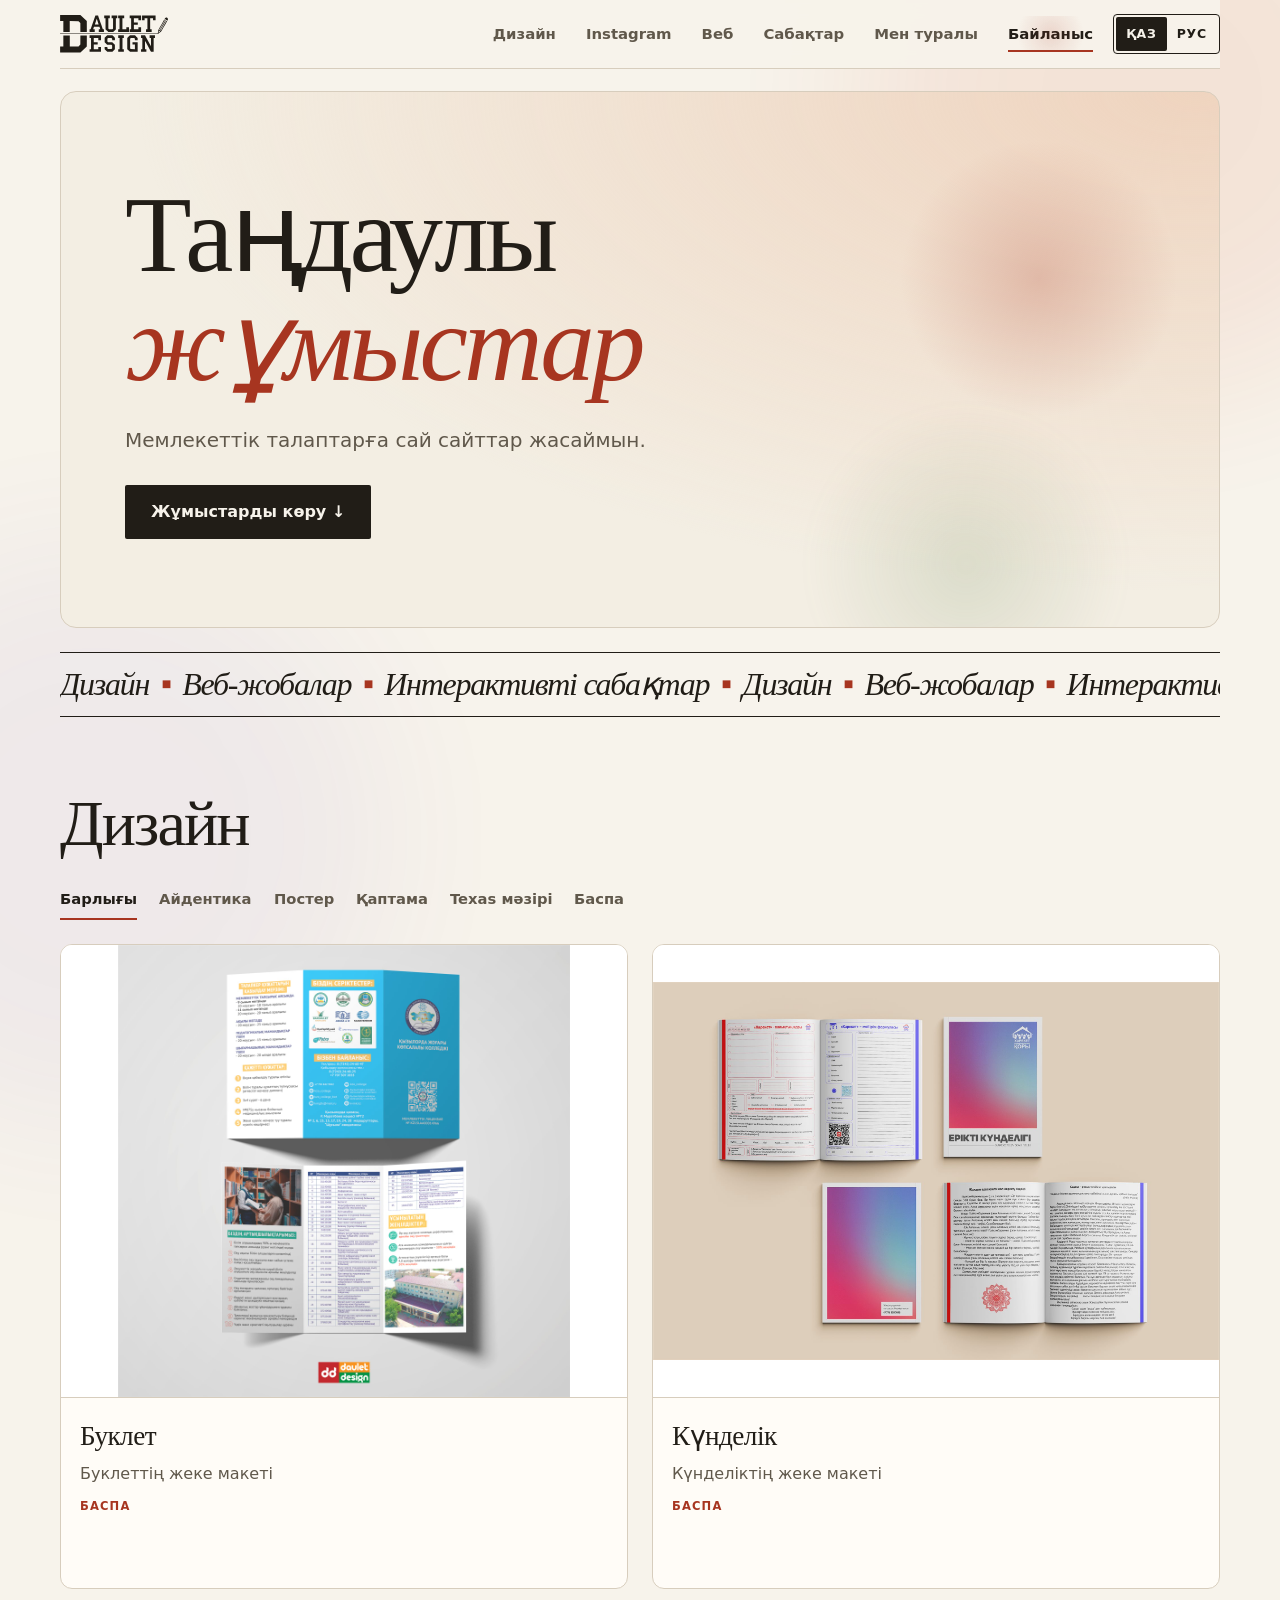
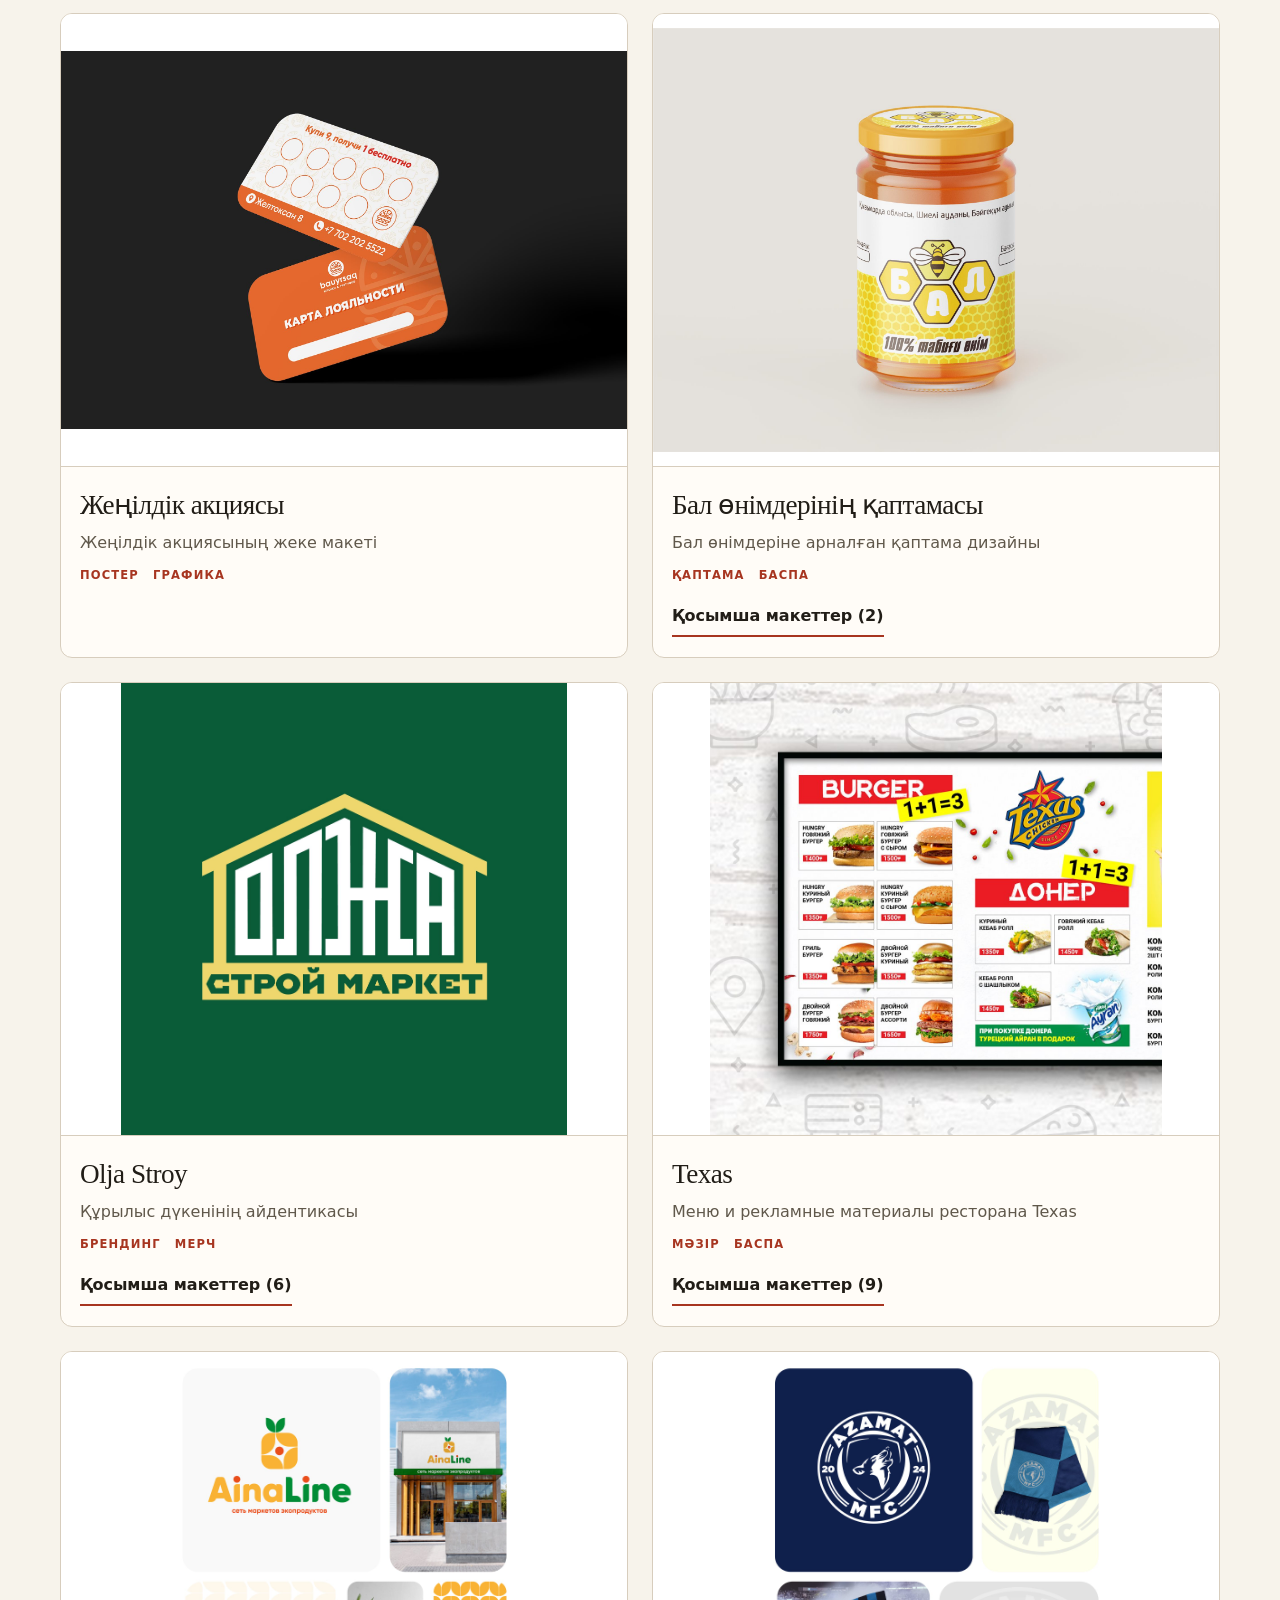
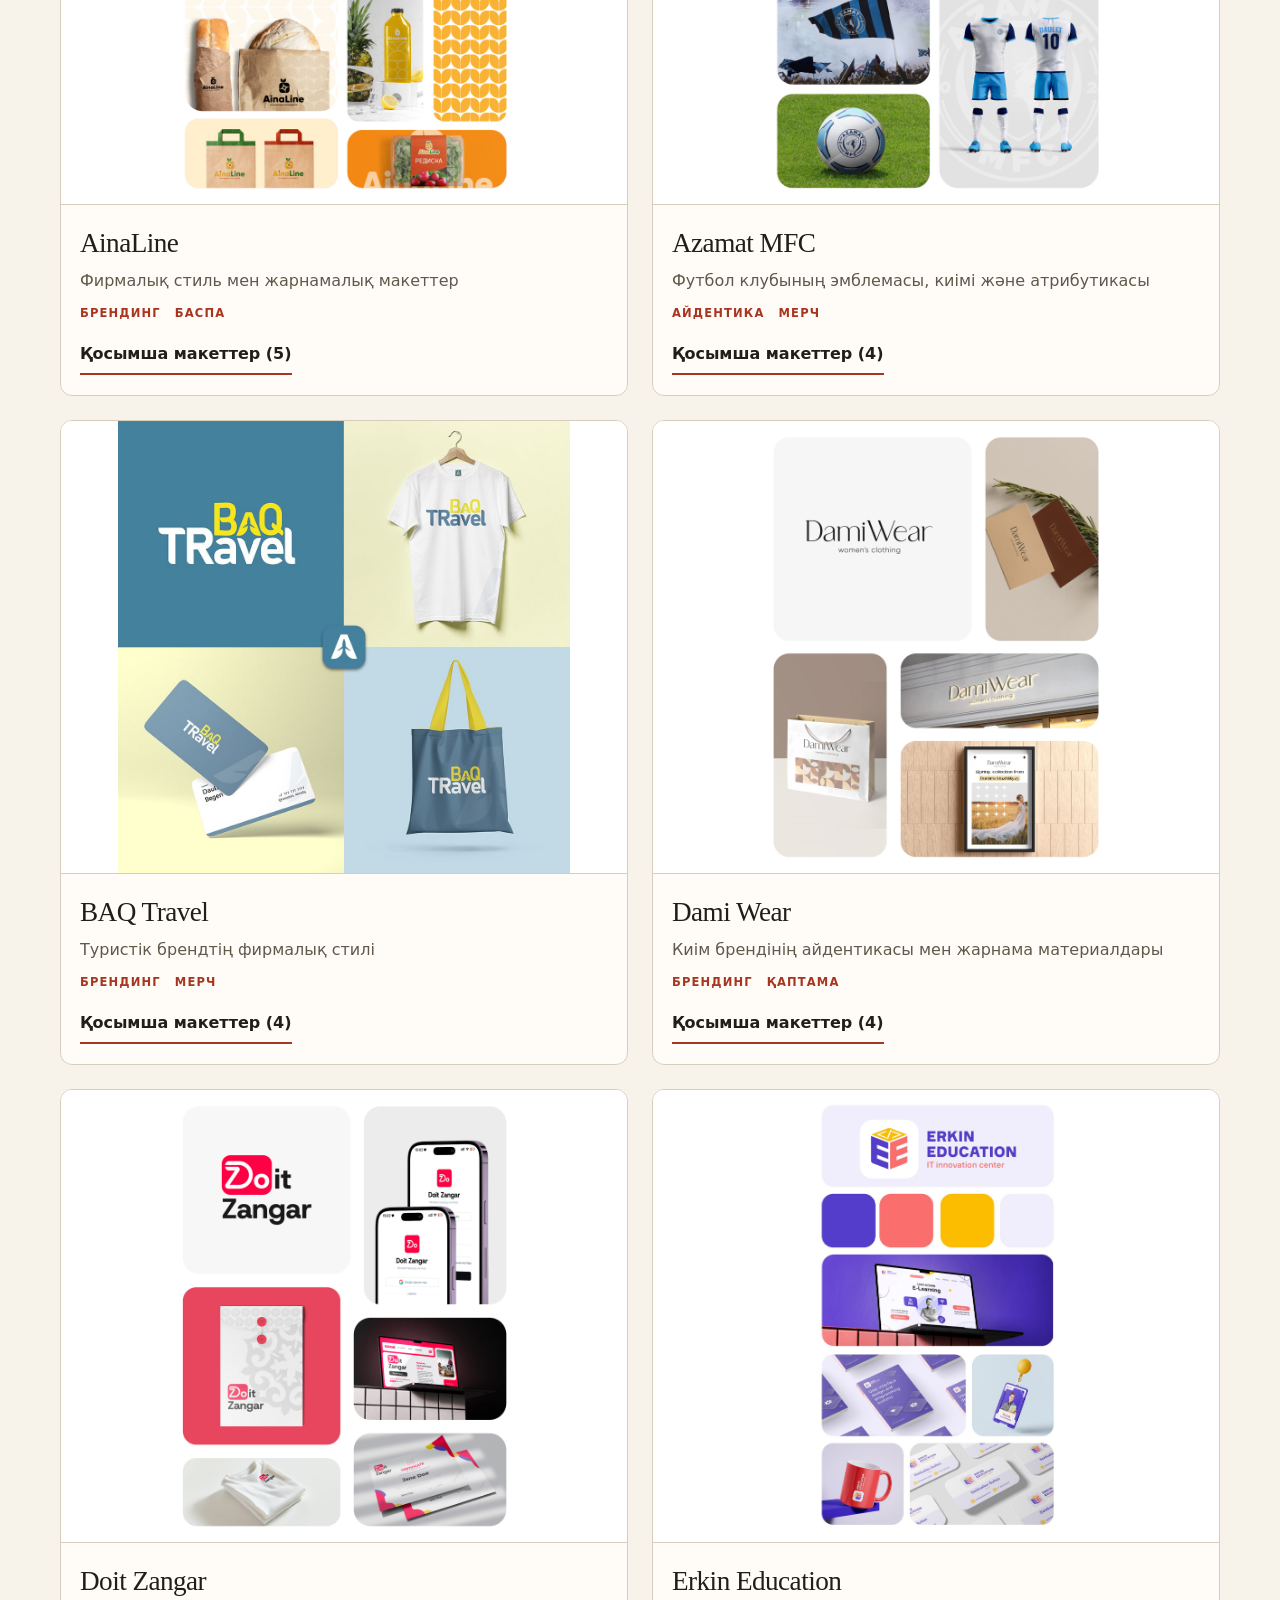
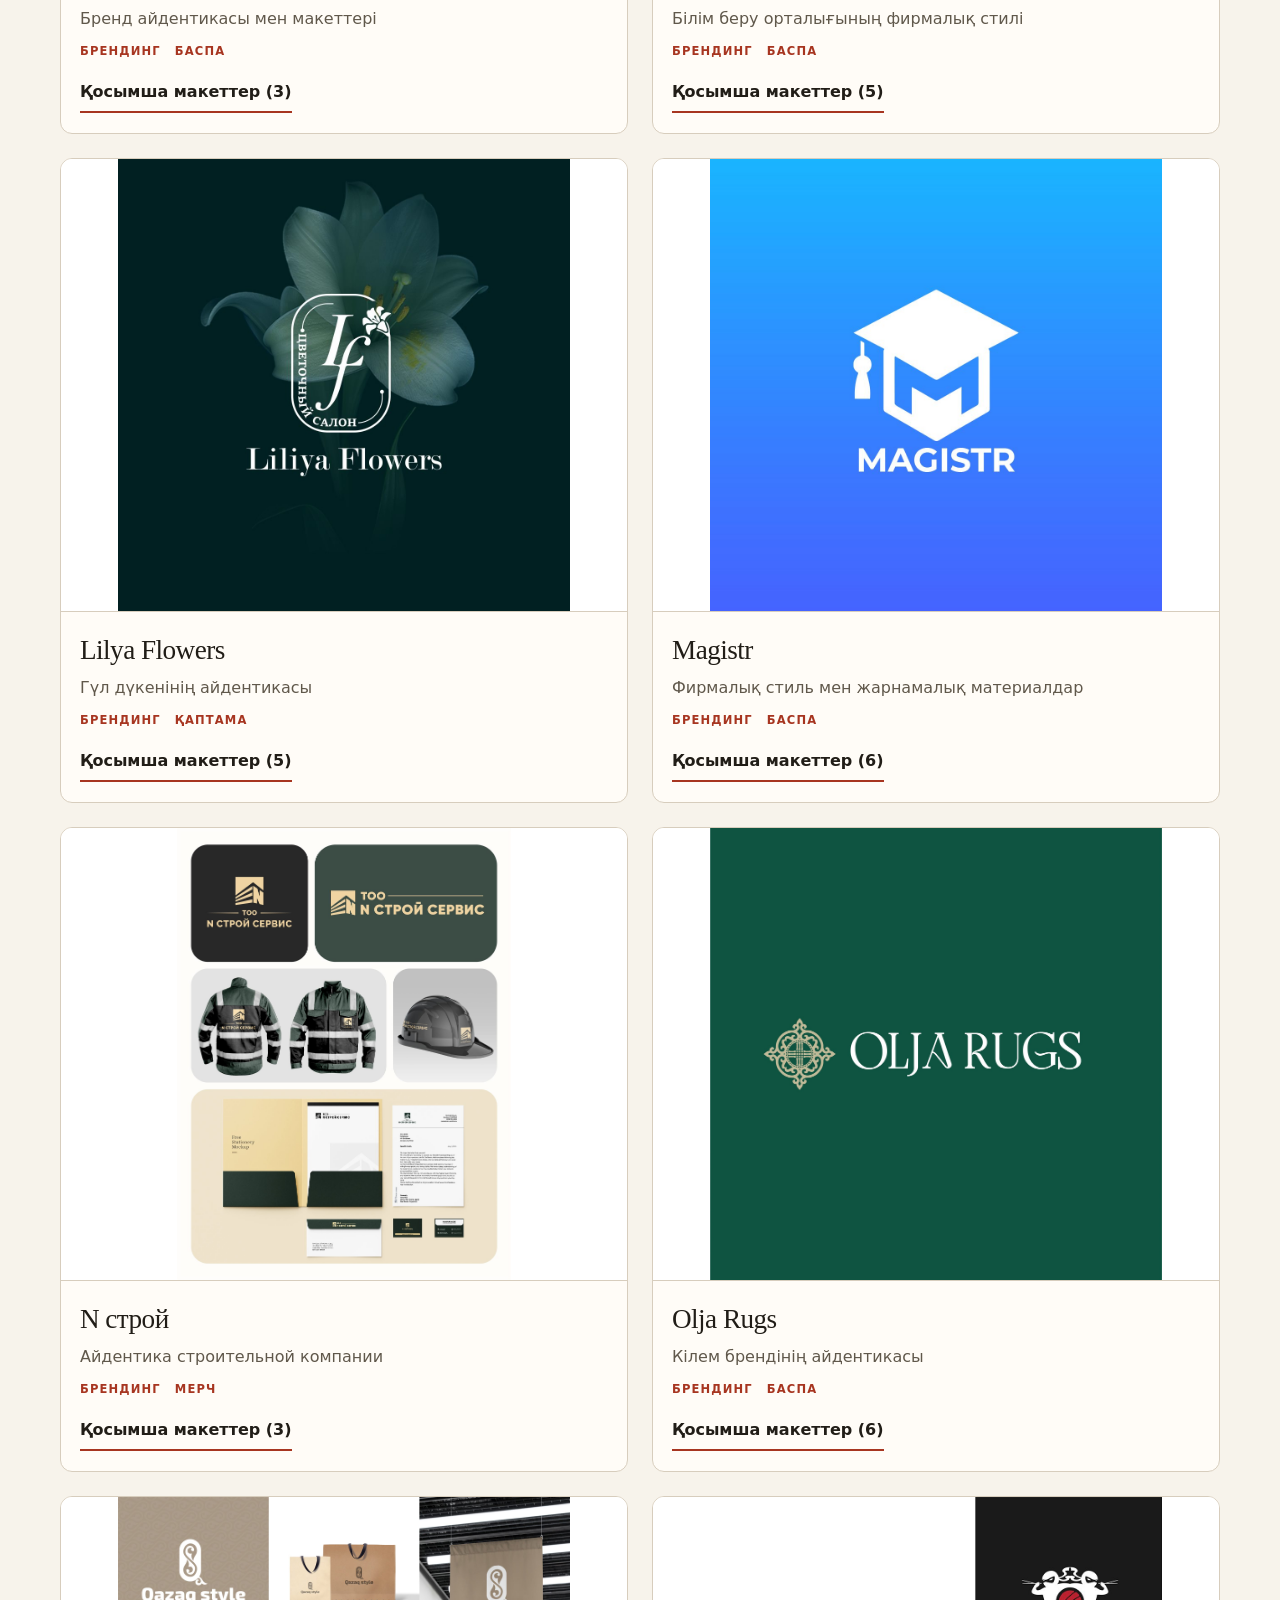
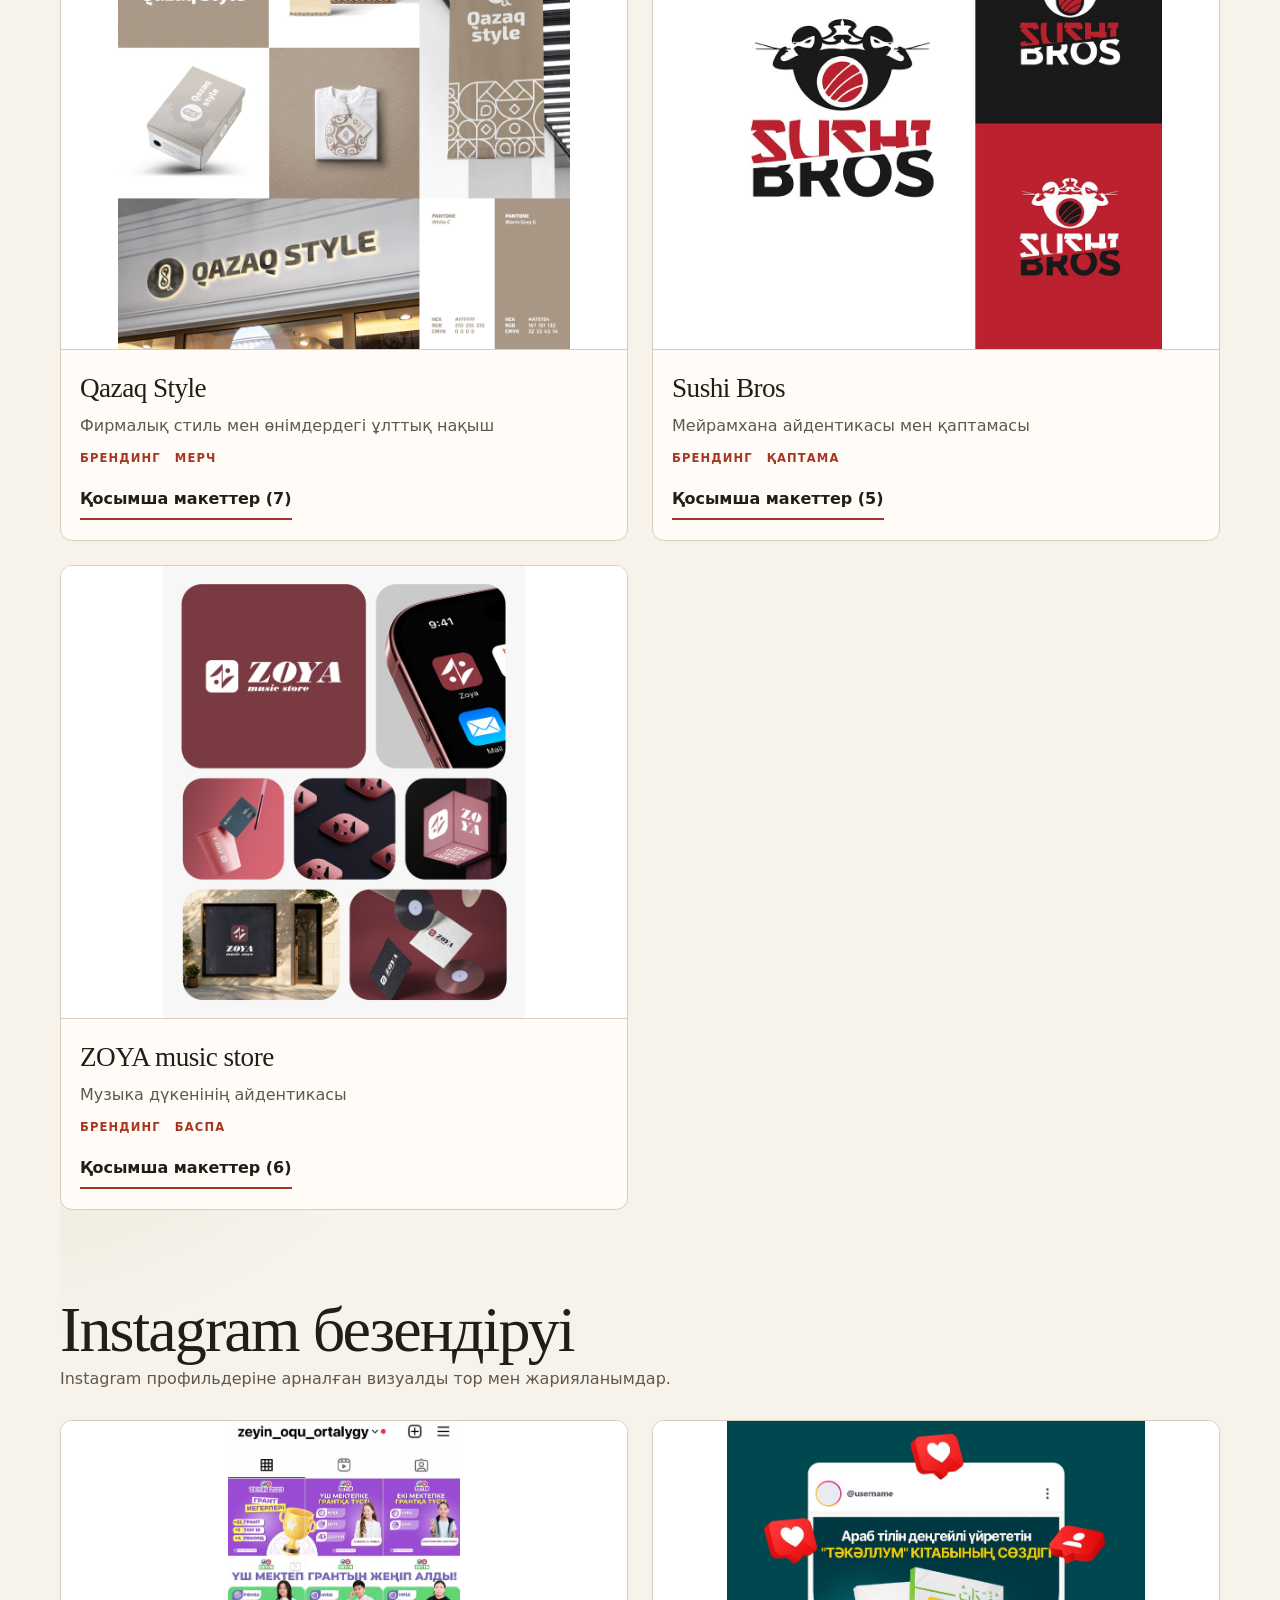
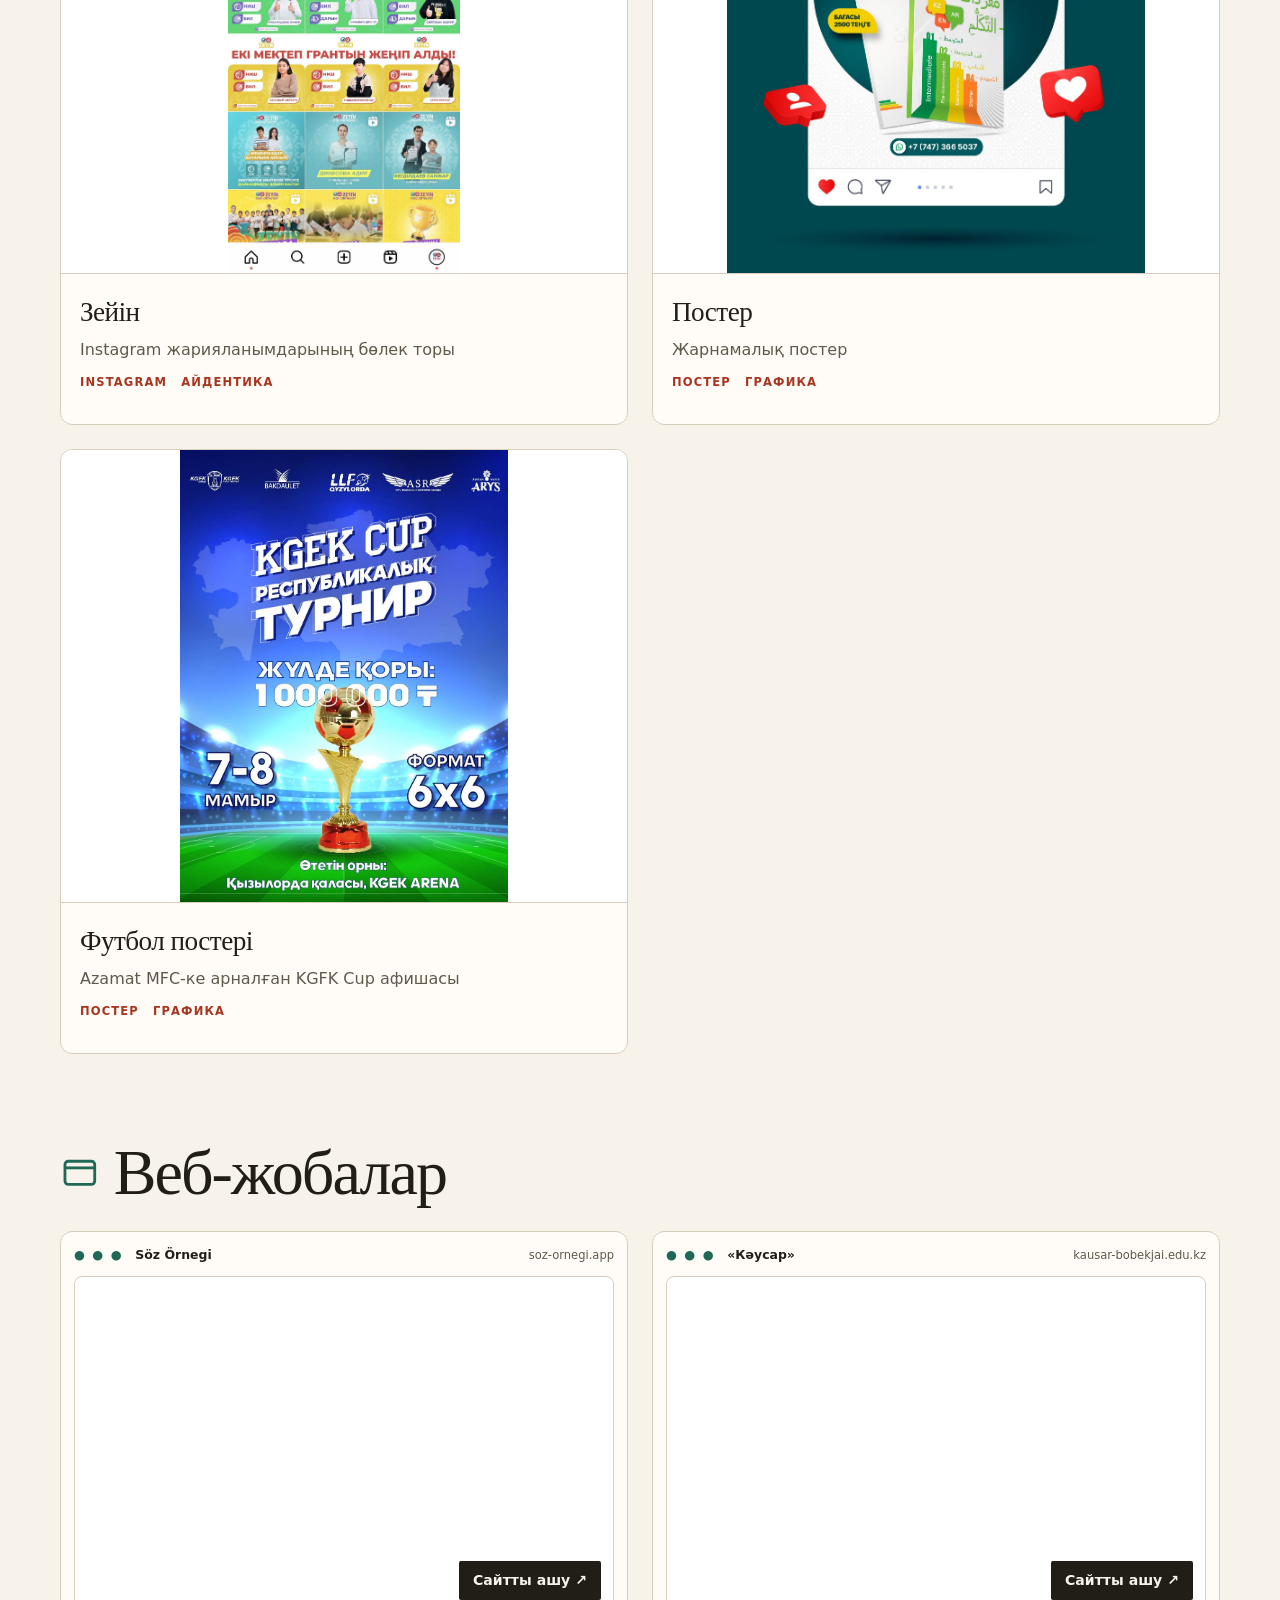
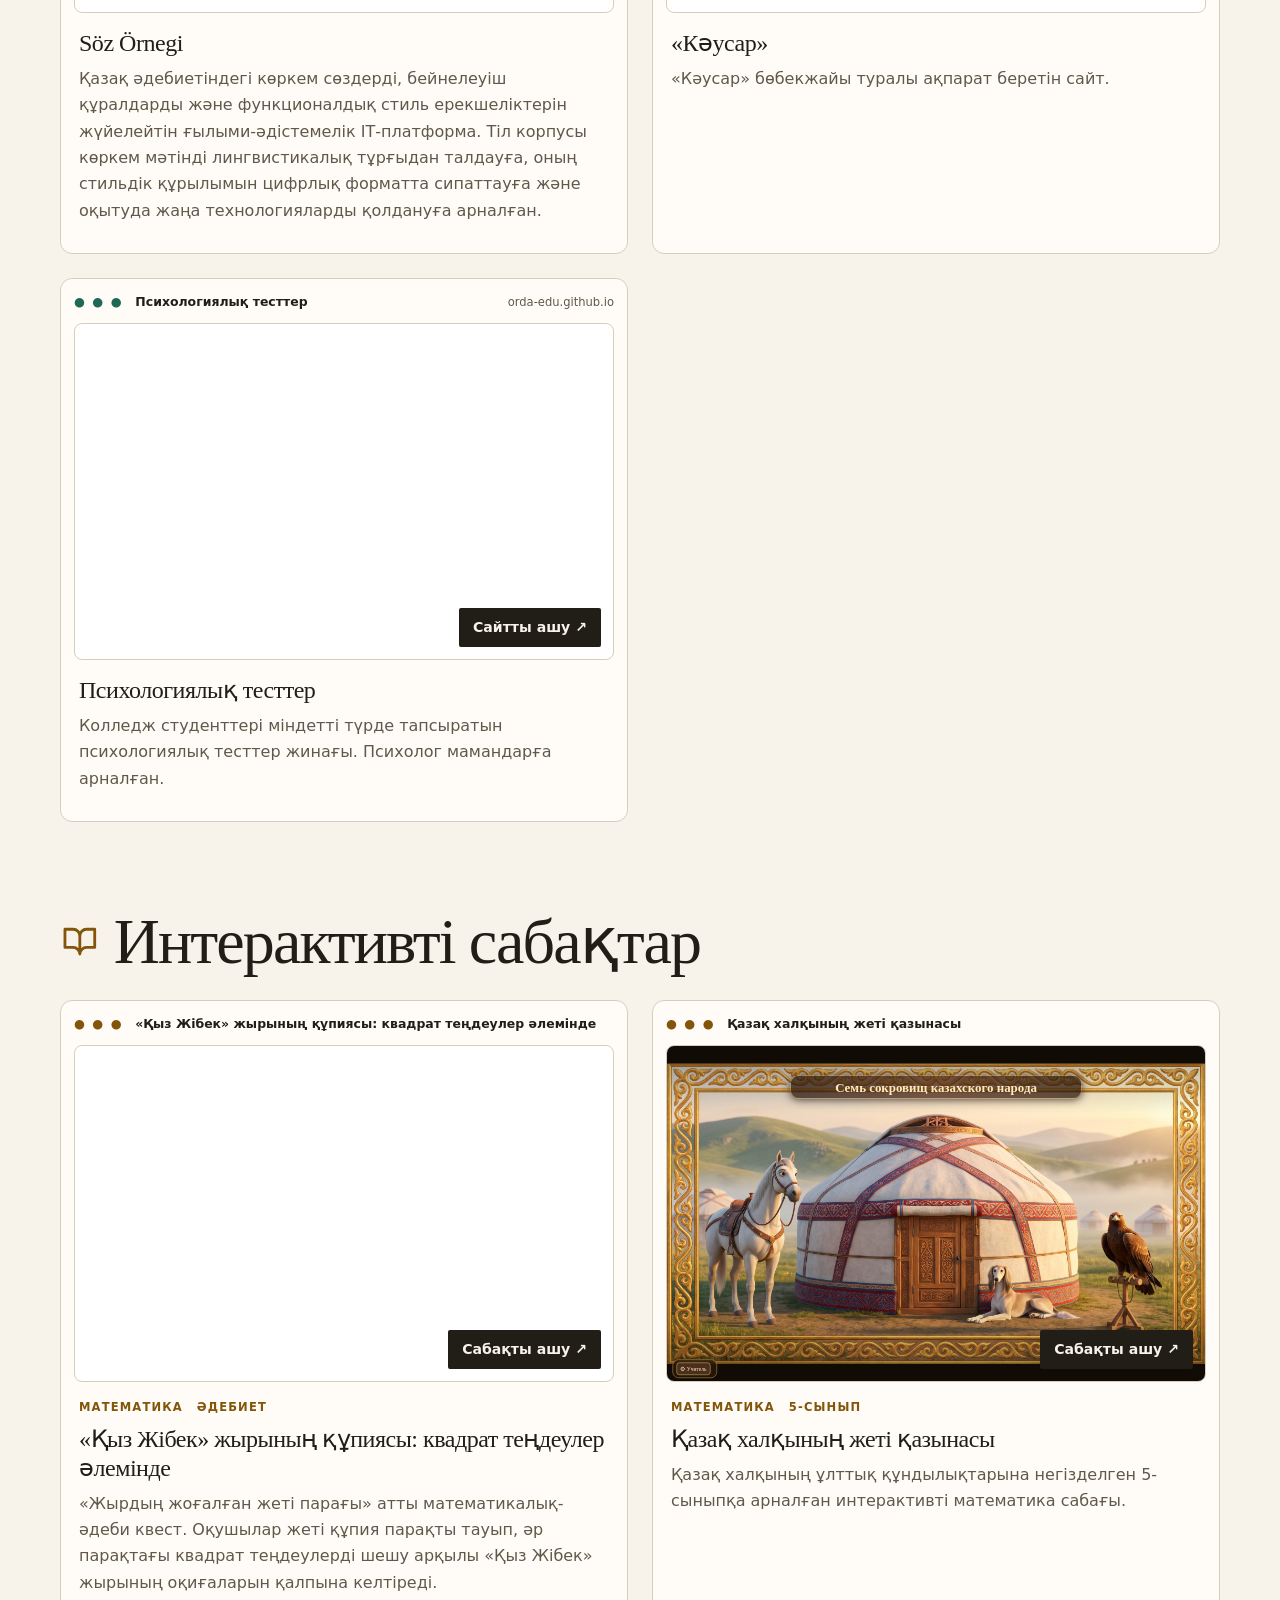
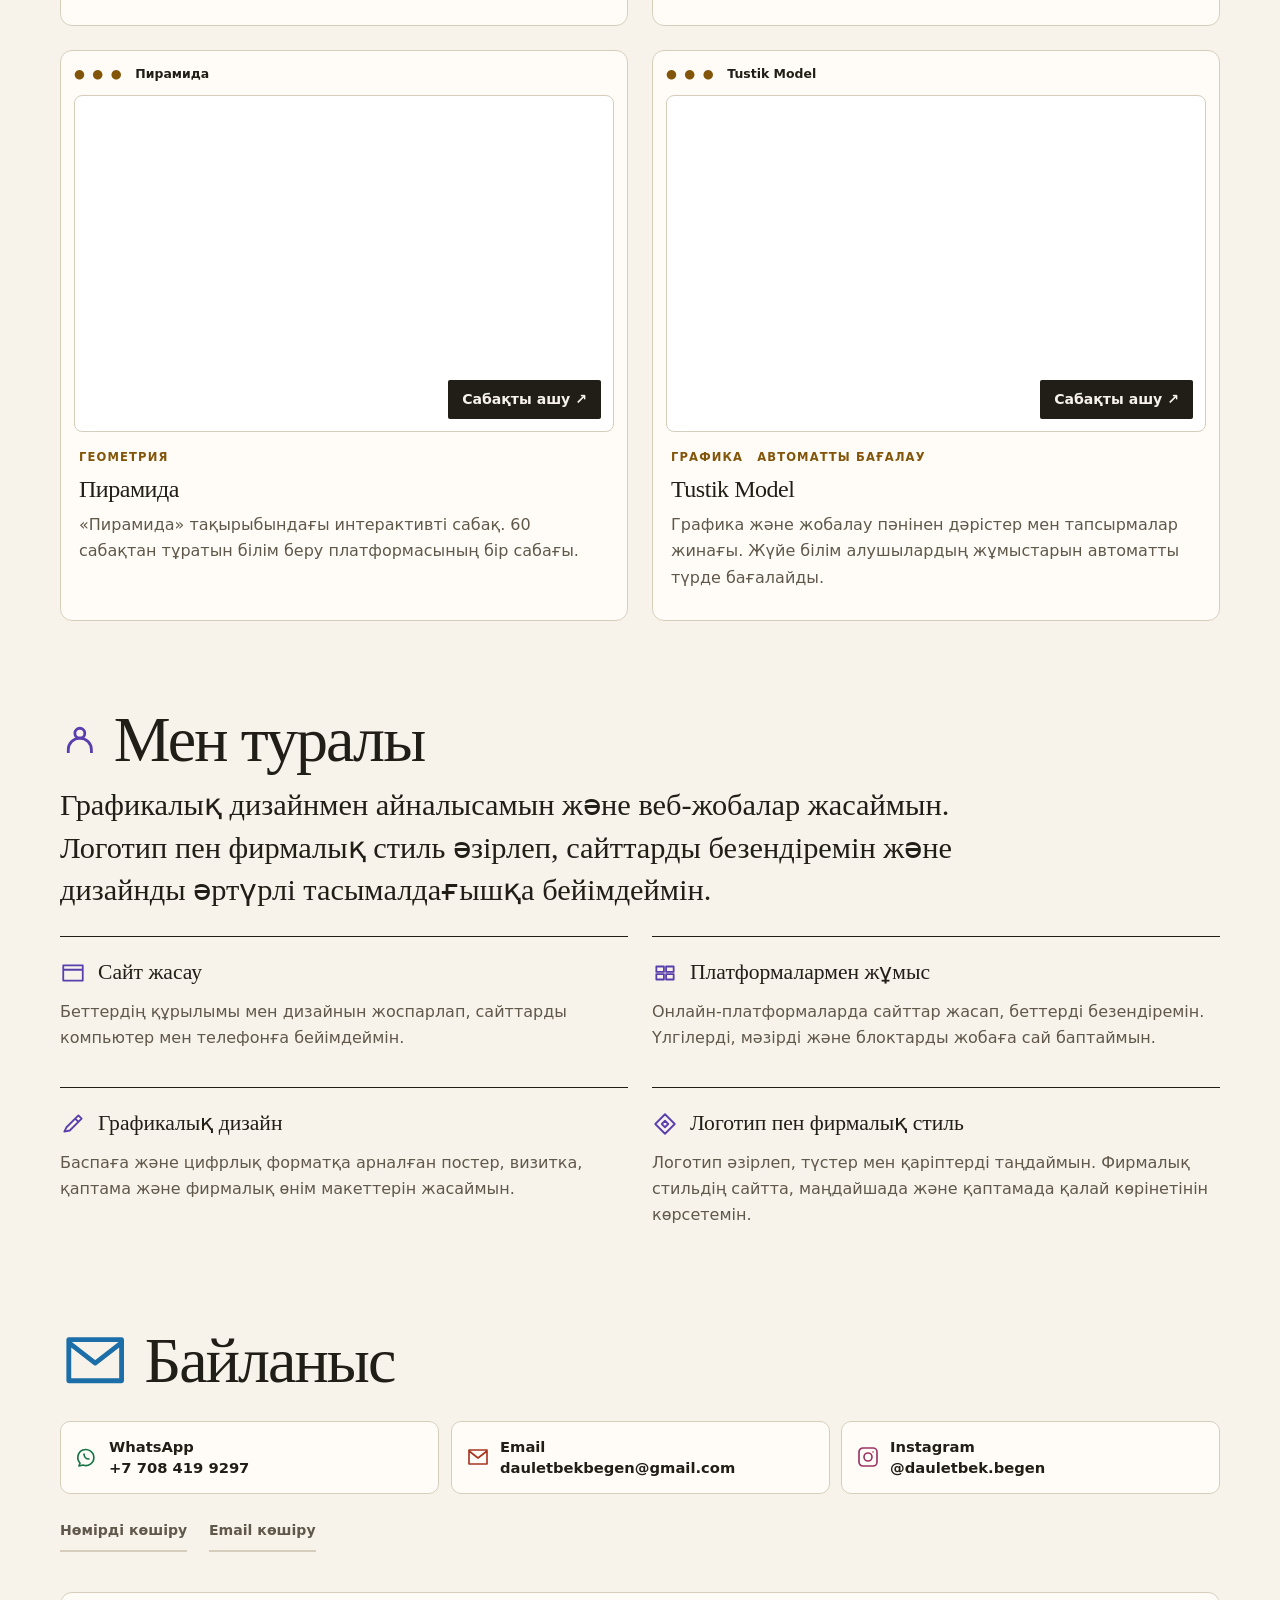
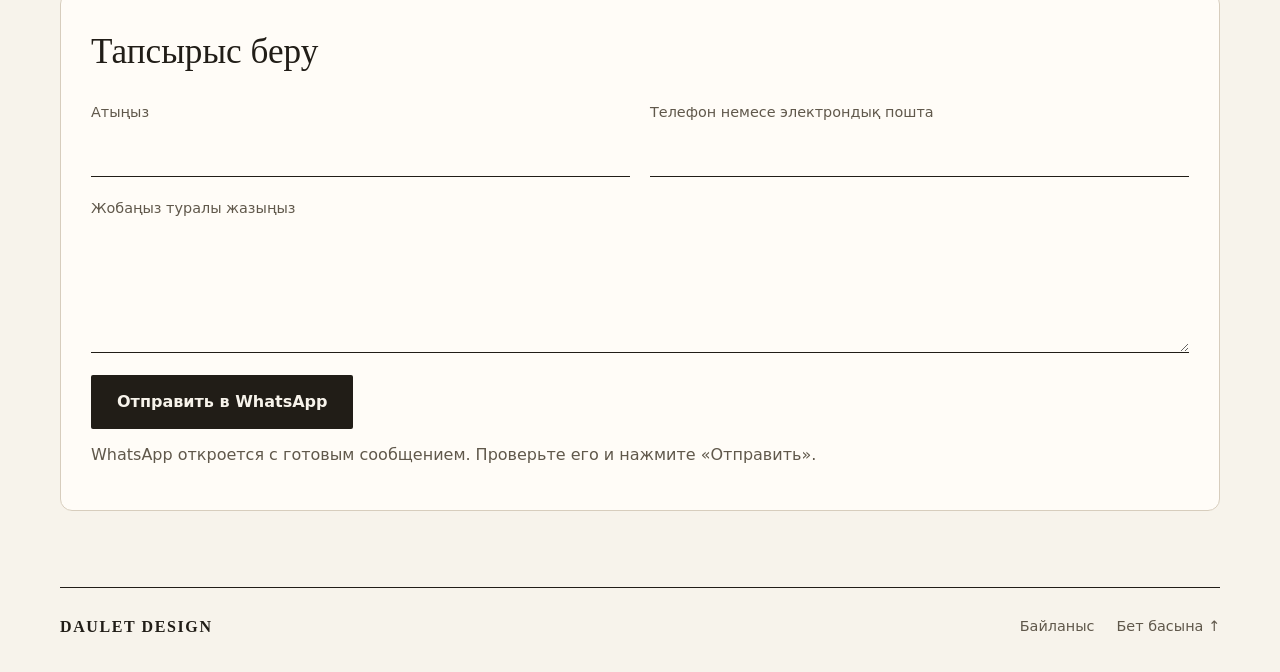
==== commit e22052cb: "Organize portfolio cards and navigation" ====
--- a/index.html
+++ b/index.html
@@ -156,11 +156,12 @@
 
 /* Dialog */
 dialog{background:var(--paper);color:var(--ink);border:1px solid var(--ink);border-radius:2px;width:min(900px,calc(100% - 24px));max-height:90dvh;padding:0}
+dialog#gallery[open]{display:flex;flex-direction:column;overflow:hidden}
 dialog::backdrop{background:#17140fbf}
 body:has(dialog[open]){overflow:hidden}
 .gallery-head{position:sticky;top:0;z-index:1;display:flex;align-items:center;justify-content:space-between;gap:12px;padding:14px 18px;background:var(--paper);border-bottom:1px solid var(--line)}
 .gallery-head h2{font-size:clamp(22px,4vw,32px);margin:0}
-.gallery-content{padding:16px 18px 20px}
+.gallery-content{flex:1 1 auto;min-height:0;overflow-y:auto;overscroll-behavior:contain;padding:16px 18px 20px}
 
 /* Responsive */
 @media(max-width:900px){.grid,.design-grid{gap:40px 28px}}
@@ -169,7 +170,7 @@
 html{scroll-padding-top:70px}
 header{padding:10px 0}
 .brand{width:clamp(76px,22vw,92px)}
-nav{position:fixed;left:0;right:0;bottom:0;z-index:30;margin:0;display:grid;grid-template-columns:repeat(5,minmax(0,1fr));gap:0;padding:6px 8px calc(6px + env(safe-area-inset-bottom));background:#f3eee4f5;backdrop-filter:blur(12px);-webkit-backdrop-filter:blur(12px);border-top:1px solid var(--ink)}
+nav{position:fixed;left:0;right:0;bottom:0;z-index:30;margin:0;display:grid;grid-template-columns:repeat(6,minmax(0,1fr));gap:0;padding:6px 8px calc(6px + env(safe-area-inset-bottom));background:#f3eee4f5;backdrop-filter:blur(12px);-webkit-backdrop-filter:blur(12px);border-top:1px solid var(--ink)}
 .nav-ico{display:block;width:21px;height:21px}
 nav a{display:flex;flex-direction:column;align-items:center;justify-content:center;gap:3px;min-height:54px;padding:6px 2px;font-size:.68rem;line-height:1.15;text-align:center;white-space:nowrap}
 nav a::after{left:25%;right:25%;bottom:2px}
@@ -248,29 +249,14 @@
 @keyframes scrollTicker{from{transform:translateX(0)}to{transform:translateX(-50%)}}
 @media(prefers-reduced-motion:reduce){.ticker-track{animation:none}}
 
+.extras video{display:block;width:100%;height:auto;grid-column:1/-1;max-height:70vh;background:#111}.video-item{margin:0;grid-column:1/-1}.video-item figcaption{padding-top:8px;color:var(--muted,#777)}
 </style>
 <link rel="stylesheet" href="./animation.css">
 <body id="top"><div class="scroll-progress" aria-hidden="true"></div><div class="vector-layer" aria-hidden="true">
   <div class="float-card card-one"></div>
   <div class="float-card card-two"></div>
   <div class="float-card card-three"></div>
-</div><header><a class="brand" href="#top" aria-label="Портфолио, в начало"><svg viewBox="0 0 1572.093 546" fill="currentColor" role="img" aria-label="Авторский логотип" focusable="false"><path d="M296.512 0.5 C326.842 30.83 359.632 58.62 390.012 89 L390.512 248 L296.512 248 L296.012 116 L269.512 89.5 L141.512 89 L141.512 248 L48.512 248 L48.512 89 L1.512 89 L1.512 0 Z"/><path d="M445.423 209 L515.194 8.504 L554.479 8 C557.1 22.034 563.807 35.822 568.441 49.299 C580.114 83.246 591.707 117.213 603.703 151.047 C608.516 164.623 613.401 178.167 617.96 191.844 C619.875 197.589 622.389 203.016 623.57 209 L639.512 209 L639.512 248 L564.512 248 L564.512 209 L587.352 209 C583.276 196.877 576.809 184.569 574.482 172 L495.178 172.502 C491.174 184.513 484.864 196.581 482.464 209 L505.512 209 L505.512 248 L430.512 248 L430.512 209 Z M535.07 55.842 C528.71 70.11 524.73 85.847 519.789 100.668 C515.618 113.183 509.952 126.044 507.467 139 L562.349 139 Z"/><path d="M725.512 8 L725.006 46.488 L703.512 47 L704.012 197 C707.817 200.805 712.206 204.447 715.116 208.994 C722.105 208.919 757.661 210.021 761.509 208.205 C765.306 206.413 769.058 200.954 772.012 198 L772.512 47 L751.512 47 L751.512 8 L833.512 8 L833.006 46.487 L813.512 47 L813.012 211 L773.512 247.5 L702.512 247.5 C693.897 238.885 684.785 230.967 675.838 222.798 C671.572 218.902 668.037 214.061 663.012 211.12 L662.512 47 L643.512 47 L643.512 8 Z"/><path d="M934.512 8 L934.512 47 L908.512 47 L908.512 209 L965.512 209 L965.512 178 L1004.512 178 L1004.512 248 L846.512 248 L846.512 209 L866.512 209 L866.512 47 L846.512 47 L846.512 8 Z"/><path d="M1180.512 8 L1180.512 78 L1141.512 78 L1141.512 47 L1075.512 47 L1075.512 108 L1132.512 108 L1132.512 141 L1075.512 141 L1075.512 209 L1141.512 209 L1141.512 178 L1180.512 178 L1180.512 248 L1014.512 248 L1014.512 209 L1035.512 209 L1035.512 47 L1014.512 47 L1014.512 8 Z"/><path d="M1391.512 8 L1391.512 78 L1354.512 78 L1354.512 47 L1312.512 47 L1312.512 209 L1334.512 209 L1334.512 248 L1252.512 248 L1252.512 209 L1272.512 209 L1272.512 47 L1231.512 47 L1231.512 78 L1194.512 78 L1194.512 8 Z"/><path d="M1563.088 82.458 C1552.999 75.413 1534.683 64.331 1523.485 59.726 C1525.074 52.326 1531.521 41.515 1538.998 38.826 C1549.812 34.936 1566.799 43.442 1570.87 53.846 C1575.207 64.93 1566.916 72.928 1563.088 82.458 Z"/><path d="M1.087 269.5 L927.597 269.5 L1234.107 269.5 C1297.015 269.5 1360.013 270.516 1422.89 268.488 C1425.869 256.569 1427.156 244.03 1429.021 231.885 C1429.77 227.006 1429.807 221.243 1431.833 216.691 C1436.975 205.143 1444.97 194.245 1451.32 183.314 C1467.606 155.281 1483.802 127.179 1499.601 98.867 C1505.495 88.305 1513.313 78.091 1517.813 66.839 C1519.713 67.64 1524.89 69.127 1525.773 71.216 C1526.361 72.605 1513.211 94.963 1511.395 98.182 C1494.895 127.422 1478.221 156.824 1460.8 185.524 C1457.828 190.421 1442.066 215.139 1444.402 219.166 C1445.552 221.15 1448.81 220.5 1450.684 220.5 C1471.068 184.479 1492.49 149.072 1512.59 112.887 C1519.41 100.609 1528.368 88.849 1533.844 75.898 L1542.392 80.241 C1535.612 93.799 1527.252 106.604 1519.686 119.717 C1507.46 140.907 1495.922 162.57 1483.222 183.478 C1478.068 191.963 1473.296 200.652 1468.349 209.263 C1465.713 213.852 1461.789 218.641 1460.248 223.756 C1459.664 225.693 1460.071 228.058 1460.206 230.026 C1462.098 229.868 1465.272 230.173 1466.907 228.978 C1470.231 226.548 1482.478 201.881 1485.848 196.446 C1500.551 172.73 1513.815 147.996 1527.66 123.763 C1534.964 110.979 1544.457 98.213 1549.935 84.539 C1552.69 86.465 1555.283 87.945 1558.412 89.199 C1542.677 120.671 1522.802 150.175 1505.612 180.848 C1498.088 194.274 1490.123 207.437 1482.61 220.851 C1479.126 227.071 1476.118 235.429 1471.3 240.685 C1464.136 248.501 1453.643 254.212 1445.332 260.779 C1438.773 265.962 1432.253 272.697 1424.559 276.19 C1420.527 278.019 1363.188 276.5 1353.932 276.5 L1177.677 276.5 L558.158 276.5 L185.646 276.5 L43.142 276.5 C37.795 276.5 3.238 277.513 1.122 275.964 C-0.972 274.431 0.375 271.365 1.087 269.5 Z M1440.527 229.881 L1434.379 258.615 C1441.094 251.957 1448.979 243.116 1457.219 238.487 C1451.715 235.445 1446.737 231.311 1440.527 229.881 Z"/><path d="M596.512 296 L596.512 366 L557.512 366 L557.512 335 L491.512 335 L491.512 396 L548.512 396 L548.512 429 L491.512 429 L491.512 497 L557.512 497 L557.512 466 L596.512 466 L596.512 536 L430.512 536 L430.512 497 L451.512 497 L451.512 335 L430.512 335 L430.512 296 Z"/><path d="M689.512 466 L690.012 486 L701.512 496.5 L747.512 496.5 C751.146 492.866 754.573 488.74 759.012 486.102 L759.012 445 L747.512 433.5 L686.512 432.5 C674.476 420.464 662.002 408.99 650.012 397 L650.012 333 L686.512 296.5 L762.512 296.5 C768.016 302.004 797.606 329.737 798.884 334.455 C800.863 341.759 799.384 357.795 799.512 366 L759.512 366 C759.402 361.596 760.461 349.52 758.707 345.973 C756.822 342.165 751.504 338.492 748.512 335.5 L701.777 335.5 C697.672 338.933 693.823 342.189 690.012 346 L690.012 385 C693.395 388.383 697.053 393.417 701.603 395.257 C705.356 396.773 711.709 395.673 715.752 395.741 L760.512 396.5 C773.041 409.029 786.459 420.447 799.012 433 L799.012 499 C787.013 510.999 775.441 523.571 763.512 535.5 L688.512 535.5 C676.016 523.004 662.498 511.486 650.012 499 L649.512 466 Z"/><path d="M929.512 296 L929.512 335 L909.512 335 L909.512 497 L929.512 497 L929.512 536 L847.512 536 L847.512 497 L867.512 497 L867.512 335 L847.512 335 L847.512 296 Z"/><path d="M1018.512 296.5 L1091.512 296.5 C1096.58 301.568 1128.589 331.926 1129.809 335.217 C1131.792 340.568 1130.404 359.304 1130.512 366 L1090.512 366 C1090.411 361.948 1091.388 348.824 1089.611 345.797 C1087.385 342.004 1082.614 338.602 1079.512 335.5 L1031.512 335.5 L1021.012 346 L1021.012 486 L1031.512 496.5 L1090.512 497 L1090.512 429 L1055.512 429 L1055.512 396 L1130.512 396 L1130.512 536 L1019.512 535.5 C1006.361 522.37 992.215 510.203 979.012 497 L979.012 334 C991.823 321.19 1005.645 309.367 1018.512 296.5 Z"/><path d="M1238.25 296 C1244.084 310.199 1253.052 323.504 1260.454 336.923 C1274.038 361.551 1286.927 386.531 1300.591 411.116 C1306.985 422.619 1319.975 442.255 1323.569 454 L1324.512 453.943 L1324.512 335 L1305.018 334.487 L1304.512 296 L1382.512 296 L1382.512 335 L1363.512 335 L1363.512 536 L1325.292 536 C1317.919 525.602 1312.558 513.364 1306.561 502.12 C1295.083 480.602 1283.482 458.932 1271.359 437.754 C1263.124 423.368 1255.388 408.7 1247.54 394.083 C1244.63 388.661 1240.078 382.976 1238.514 377.009 L1237.521 377 L1237.512 497 L1257.512 497 L1257.512 536 L1179.512 536 L1179.512 497 L1198.512 497 L1198.512 335 L1179.512 335 L1179.512 296 Z"/><path d="M48.512 458 L48.512 298 L142.512 298 L142.512 458 L269.512 457.5 L296.012 431 L296.512 298 L390.512 298 L390.012 459.012 C359.977 488.593 327.337 515.675 297.512 545.5 L1.512 546 L1.512 458 Z"/></svg></a><nav aria-label="Навигация"><a href="#design"><svg class="nav-ico" viewBox="0 0 24 24" fill="none" stroke="currentColor" stroke-width="1.7" stroke-linecap="round" stroke-linejoin="round" aria-hidden="true"><path d="m14 5 5 5M4 20l5-1L20 8l-4-4L5 15z"/></svg><span>Дизайн</span></a><a href="#works"><svg class="nav-ico" viewBox="0 0 24 24" fill="none" stroke="currentColor" stroke-width="1.7" stroke-linecap="round" stroke-linejoin="round" aria-hidden="true"><rect x="3" y="5" width="18" height="14" rx="2"/><path d="M3 9h18"/></svg><span>Веб</span></a><a href="#lessons"><svg class="nav-ico" viewBox="0 0 24 24" fill="none" stroke="currentColor" stroke-width="1.7" stroke-linecap="round" stroke-linejoin="round" aria-hidden="true"><path d="M3 5h5a4 4 0 0 1 4 4v11a4 4 0 0 0-4-4H3zm18 0h-5a4 4 0 0 0-4 4v11a4 4 0 0 1 4-4h5z"/></svg><span>Уроки</span></a><a href="#about"><svg class="nav-ico" viewBox="0 0 24 24" fill="none" stroke="currentColor" stroke-width="1.7" stroke-linecap="round" stroke-linejoin="round" aria-hidden="true"><circle cx="12" cy="8" r="3"/><path d="M5 20v-2a7 7 0 0 1 14 0v2"/></svg><span>Обо мне</span></a><a href="#contact"><svg class="nav-ico" viewBox="0 0 24 24" fill="none" stroke="currentColor" stroke-width="1.7" stroke-linecap="round" stroke-linejoin="round" aria-hidden="true"><path d="M3 5h18v14H3z M3 6l9 7 9-7"/></svg><span>Связаться</span></a><a href="#instagram"><span>Instagram</span></a></nav><div class="languages" role="group" aria-label="Тіл / Язык" data-active="kk"><button type="button" data-language="kk" lang="kk" aria-pressed="false">ҚАЗ</button><button type="button" data-language="ru" lang="ru" aria-pressed="true">РУС</button></div></header><main><div class="hero"><h1>Избранные <span>работы</span></h1><p>Создаю сайты в соответствии с государственными требованиями.</p><a class="button" href="#design">К работам ↓</a></div><div class="ticker" aria-label="Бегущая строка" aria-live="off"><div class="ticker-track"><div class="ticker-group"><span>Дизайн</span><span class="separator" aria-hidden="true"></span><span>Веб-проекты</span><span class="separator" aria-hidden="true"></span><span>Интерактивные уроки</span><span class="separator" aria-hidden="true"></span><span>Дизайн</span><span class="separator" aria-hidden="true"></span><span>Веб-проекты</span><span class="separator" aria-hidden="true"></span><span>Интерактивные уроки</span><span class="separator" aria-hidden="true"></span></div><div class="ticker-group" aria-hidden="true"><span>Дизайн</span><span class="separator" aria-hidden="true"></span><span>Веб-проекты</span><span class="separator" aria-hidden="true"></span><span>Интерактивные уроки</span><span class="separator" aria-hidden="true"></span><span>Дизайн</span><span class="separator" aria-hidden="true"></span><span>Веб-проекты</span><span class="separator" aria-hidden="true"></span><span>Интерактивные уроки</span><span class="separator" aria-hidden="true"></span></div></div></div><section id="instagram"><h2>Оформление Instagram</h2><p class="instagram-intro">Визуальная сетка и публикации для Instagram-профилей.</p><div class="design-grid"><article class="design-case" data-cat="ui"><a href="portfolio-assets/uploaded/instagram-zein/01.jpg" class="art"><img src="portfolio-assets/uploaded/instagram-zein/01.jpg" alt="Сетка Instagram для Зейін" loading="lazy" decoding="async"></a><div class="case-copy"><h3>Зейін</h3><p>Оформление профиля и публикаций</p><div class="tags"><span>Instagram</span></div></div></article></div></section><section id="design"><h2><svg class="section-icon" viewBox="0 0 24 24" fill="none" stroke="currentColor" stroke-width="1.7" stroke-linejoin="round" aria-hidden="true"><path d="m14 5 5 5M4 20l5-1L20 8l-4-4L5 15z"/></svg>Дизайн</h2><div class="filters" role="group" aria-label="Фильтр работ"><button type="button" class="chip" data-filter="all" aria-pressed="true"><span>Все</span></button><button type="button" class="chip" data-filter="print" aria-pressed="false"><span>Печать</span></button><button type="button" class="chip" data-filter="merch" aria-pressed="false"><span>Мерч</span></button><button type="button" class="chip" data-filter="pack" aria-pressed="false"><span>Упаковка</span></button><button type="button" class="chip" data-filter="ui" aria-pressed="false"><span>UI</span></button></div><div class="design-grid">
-<article class="design-case" data-cat="print merch"><a href="portfolio-assets/design-1-1.jpg" target="_blank" rel="noopener" class="art"><img src="portfolio-assets/design-1-1-preview.webp" alt="Айдентика BAQ Travel" loading="lazy" decoding="async"></a><div class="case-copy"><h3>BAQ Travel</h3><p>Логотип, визитки и фирменный мерч</p><div class="tags"><span>Печать</span><span>Мерч</span></div></div></article>
-<article class="design-case" data-cat="print pack"><a href="portfolio-assets/design-2-1.jpg" target="_blank" rel="noopener" class="art"><img src="portfolio-assets/design-2-1-preview.webp" alt="Обзор айдентики" loading="lazy" decoding="async"></a><div class="case-copy"><h3>DamiWear</h3><p>Айдентика бренда женской одежды</p><div class="tags"><span>Печать</span><span>Упаковка</span></div><button type="button" class="gallery-open" aria-haspopup="dialog">Другие макеты (4)</button><div class="gallery-source" hidden><div class="extras"><a href="portfolio-assets/design-2-2.jpg" target="_blank" rel="noopener" class="art"><img src="portfolio-assets/design-2-2.jpg" alt="Вывеска" loading="lazy" decoding="async"></a><a href="portfolio-assets/design-2-3.png" target="_blank" rel="noopener" class="art"><img src="portfolio-assets/design-2-3.png" alt="Визитки" loading="lazy" decoding="async"></a><a href="portfolio-assets/design-2-4.png" target="_blank" rel="noopener" class="art"><img src="portfolio-assets/design-2-4.png" alt="Постер коллекции" loading="lazy" decoding="async"></a><a href="portfolio-assets/design-2-5.png" target="_blank" rel="noopener" class="art"><img src="portfolio-assets/design-2-5.png" alt="Фирменный пакет" loading="lazy" decoding="async"></a></div></div></div></article>
-<article class="design-case" data-cat="pack print"><a href="portfolio-assets/design-3-1.jpg" target="_blank" rel="noopener" class="art"><img src="portfolio-assets/design-3-1-preview.webp" alt="Айдентика Naz Flowers" loading="lazy" decoding="async"></a><div class="case-copy"><h3>Naz Flowers</h3><p>Логотип, упаковка и рекламные материалы</p><div class="tags"><span>Упаковка</span><span>Печать</span></div></div></article>
-<article class="design-case" data-cat="merch"><a href="portfolio-assets/design-4-1.jpg" target="_blank" rel="noopener" class="art"><img src="portfolio-assets/design-4-1-preview.webp" alt="Обзор клубной айдентики" loading="lazy" decoding="async"></a><div class="case-copy"><h3>Azamat MFC</h3><p>Эмблема, форма и атрибутика команды</p><div class="tags"><span>Мерч</span></div><button type="button" class="gallery-open" aria-haspopup="dialog">Другие макеты (3)</button><div class="gallery-source" hidden><div class="extras"><a href="portfolio-assets/design-4-2.jpg" target="_blank" rel="noopener" class="art"><img src="portfolio-assets/design-4-2.jpg" alt="Шарф" loading="lazy" decoding="async"></a><a href="portfolio-assets/design-4-3.jpg" target="_blank" rel="noopener" class="art"><img src="portfolio-assets/design-4-3.jpg" alt="Футбольный мяч" loading="lazy" decoding="async"></a><a href="portfolio-assets/design-4-4.jpg" target="_blank" rel="noopener" class="art"><img src="portfolio-assets/design-4-4.jpg" alt="Флаг" loading="lazy" decoding="async"></a></div></div></div></article>
-<article class="design-case" data-cat="ui print"><a href="portfolio-assets/design-5-1.jpg" target="_blank" rel="noopener" class="art"><img src="portfolio-assets/design-5-1-preview.webp" alt="Обзор проекта" loading="lazy" decoding="async"></a><div class="case-copy"><h3>Doit Zangar</h3><p>Айдентика, интерфейсы и печатные материалы</p><div class="tags"><span>UI</span><span>Печать</span></div><button type="button" class="gallery-open" aria-haspopup="dialog">Другие макеты (4)</button><div class="gallery-source" hidden><div class="extras"><a href="portfolio-assets/design-5-2.jpg" target="_blank" rel="noopener" class="art"><img src="portfolio-assets/design-5-2.jpg" alt="Макет сайта" loading="lazy" decoding="async"></a><a href="portfolio-assets/design-5-3.jpg" target="_blank" rel="noopener" class="art"><img src="portfolio-assets/design-5-3.jpg" alt="Фирменный конверт" loading="lazy" decoding="async"></a><a href="portfolio-assets/design-5-4.jpg" target="_blank" rel="noopener" class="art"><img src="portfolio-assets/design-5-4.jpg" alt="Мобильный интерфейс" loading="lazy" decoding="async"></a><a href="portfolio-assets/design-5-5.jpg" target="_blank" rel="noopener" class="art"><img src="portfolio-assets/design-5-5.jpg" alt="Футболка" loading="lazy" decoding="async"></a></div></div></div></article>
-<article class="design-case" data-cat="print merch pack"><a href="portfolio-assets/uploaded/erkin-education/01.jpg" class="art"><img src="portfolio-assets/uploaded/erkin-education/01.jpg" alt="Erkin Education — фирменный стиль" loading="lazy" decoding="async"></a><div class="case-copy"><h3>Erkin Education</h3><p>Фирменный стиль образовательного центра</p><div class="tags"><span>Брендинг</span><span>Печать</span></div><button type="button" class="gallery-open" aria-haspopup="dialog">Другие макеты (4)</button><div class="gallery-source" hidden><div class="extras"><a href="portfolio-assets/uploaded/erkin-education/02.png" class="art"><img src="portfolio-assets/uploaded/erkin-education/02.png" alt="Erkin Education — макет 2" loading="lazy" decoding="async"></a><a href="portfolio-assets/uploaded/erkin-education/03.jpg" class="art"><img src="portfolio-assets/uploaded/erkin-education/03.jpg" alt="Erkin Education — макет 3" loading="lazy" decoding="async"></a><a href="portfolio-assets/uploaded/erkin-education/04.jpg" class="art"><img src="portfolio-assets/uploaded/erkin-education/04.jpg" alt="Erkin Education — макет 4" loading="lazy" decoding="async"></a><a href="portfolio-assets/uploaded/erkin-education/05.jpg" class="art"><img src="portfolio-assets/uploaded/erkin-education/05.jpg" alt="Erkin Education — макет 5" loading="lazy" decoding="async"></a></div></div></div></article>
-<article class="design-case" data-cat="print merch pack"><a href="portfolio-assets/uploaded/doit-zangar/01.jpg" class="art"><img src="portfolio-assets/uploaded/doit-zangar/01.jpg" alt="Doit Zangar — фирменный стиль" loading="lazy" decoding="async"></a><div class="case-copy"><h3>Doit Zangar</h3><p>Айдентика и макеты бренда</p><div class="tags"><span>Брендинг</span><span>Печать</span></div><button type="button" class="gallery-open" aria-haspopup="dialog">Другие макеты (3)</button><div class="gallery-source" hidden><div class="extras"><a href="portfolio-assets/uploaded/doit-zangar/02.jpg" class="art"><img src="portfolio-assets/uploaded/doit-zangar/02.jpg" alt="Doit Zangar — макет 2" loading="lazy" decoding="async"></a><a href="portfolio-assets/uploaded/doit-zangar/03.jpg" class="art"><img src="portfolio-assets/uploaded/doit-zangar/03.jpg" alt="Doit Zangar — макет 3" loading="lazy" decoding="async"></a><a href="portfolio-assets/uploaded/doit-zangar/04.jpg" class="art"><img src="portfolio-assets/uploaded/doit-zangar/04.jpg" alt="Doit Zangar — макет 4" loading="lazy" decoding="async"></a></div></div></div></article>
-<article class="design-case" data-cat="print merch pack"><a href="portfolio-assets/uploaded/azamat-mfc/01.jpg" class="art"><img src="portfolio-assets/uploaded/azamat-mfc/01.jpg" alt="Azamat MFC — фирменный стиль" loading="lazy" decoding="async"></a><div class="case-copy"><h3>Azamat MFC</h3><p>Эмблема, форма и атрибутика футбольного клуба</p><div class="tags"><span>Мерч</span><span>Печать</span></div><button type="button" class="gallery-open" aria-haspopup="dialog">Другие макеты (4)</button><div class="gallery-source" hidden><div class="extras"><a href="portfolio-assets/uploaded/azamat-mfc/02.jpg" class="art"><img src="portfolio-assets/uploaded/azamat-mfc/02.jpg" alt="Azamat MFC — макет 2" loading="lazy" decoding="async"></a><a href="portfolio-assets/uploaded/azamat-mfc/03.jpg" class="art"><img src="portfolio-assets/uploaded/azamat-mfc/03.jpg" alt="Azamat MFC — макет 3" loading="lazy" decoding="async"></a><a href="portfolio-assets/uploaded/azamat-mfc/04.jpg" class="art"><img src="portfolio-assets/uploaded/azamat-mfc/04.jpg" alt="Azamat MFC — макет 4" loading="lazy" decoding="async"></a><a href="portfolio-assets/uploaded/azamat-mfc/05.jpg" class="art"><img src="portfolio-assets/uploaded/azamat-mfc/05.jpg" alt="Azamat MFC — макет 5" loading="lazy" decoding="async"></a></div></div></div></article>
-<article class="design-case" data-cat="print merch pack"><a href="portfolio-assets/uploaded/damiwear/01.jpg" class="art"><img src="portfolio-assets/uploaded/damiwear/01.jpg" alt="DamiWear — фирменный стиль" loading="lazy" decoding="async"></a><div class="case-copy"><h3>DamiWear</h3><p>Айдентика бренда одежды и рекламные материалы</p><div class="tags"><span>Брендинг</span><span>Упаковка</span></div><button type="button" class="gallery-open" aria-haspopup="dialog">Другие макеты (6)</button><div class="gallery-source" hidden><div class="extras"><a href="portfolio-assets/uploaded/damiwear/02.jpg" class="art"><img src="portfolio-assets/uploaded/damiwear/02.jpg" alt="DamiWear — макет 2" loading="lazy" decoding="async"></a><a href="portfolio-assets/uploaded/damiwear/03.jpg" class="art"><img src="portfolio-assets/uploaded/damiwear/03.jpg" alt="DamiWear — макет 3" loading="lazy" decoding="async"></a><a href="portfolio-assets/uploaded/damiwear/04.png" class="art"><img src="portfolio-assets/uploaded/damiwear/04.png" alt="DamiWear — макет 4" loading="lazy" decoding="async"></a><a href="portfolio-assets/uploaded/damiwear/05.png" class="art"><img src="portfolio-assets/uploaded/damiwear/05.png" alt="DamiWear — макет 5" loading="lazy" decoding="async"></a><a href="portfolio-assets/uploaded/damiwear/06.png" class="art"><img src="portfolio-assets/uploaded/damiwear/06.png" alt="DamiWear — макет 6" loading="lazy" decoding="async"></a><a href="portfolio-assets/uploaded/damiwear/07.jpg" class="art"><img src="portfolio-assets/uploaded/damiwear/07.jpg" alt="DamiWear — макет 7" loading="lazy" decoding="async"></a></div></div></div></article>
-<article class="design-case" data-cat="print merch pack"><a href="portfolio-assets/uploaded/baq-travel/01.jpg" class="art"><img src="portfolio-assets/uploaded/baq-travel/01.jpg" alt="BAQ Travel — фирменный стиль" loading="lazy" decoding="async"></a><div class="case-copy"><h3>BAQ Travel</h3><p>Фирменный стиль туристического бренда</p><div class="tags"><span>Брендинг</span><span>Мерч</span></div><button type="button" class="gallery-open" aria-haspopup="dialog">Другие макеты (4)</button><div class="gallery-source" hidden><div class="extras"><a href="portfolio-assets/uploaded/baq-travel/02.jpg" class="art"><img src="portfolio-assets/uploaded/baq-travel/02.jpg" alt="BAQ Travel — макет 2" loading="lazy" decoding="async"></a><a href="portfolio-assets/uploaded/baq-travel/03.jpg" class="art"><img src="portfolio-assets/uploaded/baq-travel/03.jpg" alt="BAQ Travel — макет 3" loading="lazy" decoding="async"></a><a href="portfolio-assets/uploaded/baq-travel/04.jpg" class="art"><img src="portfolio-assets/uploaded/baq-travel/04.jpg" alt="BAQ Travel — макет 4" loading="lazy" decoding="async"></a><a href="portfolio-assets/uploaded/baq-travel/05.jpg" class="art"><img src="portfolio-assets/uploaded/baq-travel/05.jpg" alt="BAQ Travel — макет 5" loading="lazy" decoding="async"></a></div></div></div></article>
-<article class="design-case" data-cat="print merch pack"><a href="portfolio-assets/uploaded/texas-menu/01.jpg" class="art"><img src="portfolio-assets/uploaded/texas-menu/01.jpg" alt="Texas — фирменный стиль" loading="lazy" decoding="async"></a><div class="case-copy"><h3>Texas</h3><p>Меню и рекламные материалы ресторана</p><div class="tags"><span>Печать</span><span>Графика</span></div><button type="button" class="gallery-open" aria-haspopup="dialog">Другие макеты (6)</button><div class="gallery-source" hidden><div class="extras"><a href="portfolio-assets/uploaded/texas-menu/02.jpg" class="art"><img src="portfolio-assets/uploaded/texas-menu/02.jpg" alt="Texas — макет 2" loading="lazy" decoding="async"></a><a href="portfolio-assets/uploaded/texas-menu/03.jpg" class="art"><img src="portfolio-assets/uploaded/texas-menu/03.jpg" alt="Texas — макет 3" loading="lazy" decoding="async"></a><a href="portfolio-assets/uploaded/texas-menu/04.jpg" class="art"><img src="portfolio-assets/uploaded/texas-menu/04.jpg" alt="Texas — макет 4" loading="lazy" decoding="async"></a><a href="portfolio-assets/uploaded/texas-menu/05.jpg" class="art"><img src="portfolio-assets/uploaded/texas-menu/05.jpg" alt="Texas — макет 5" loading="lazy" decoding="async"></a><a href="portfolio-assets/uploaded/texas-menu/06.jpg" class="art"><img src="portfolio-assets/uploaded/texas-menu/06.jpg" alt="Texas — макет 6" loading="lazy" decoding="async"></a><a href="portfolio-assets/uploaded/texas-menu/07.jpg" class="art"><img src="portfolio-assets/uploaded/texas-menu/07.jpg" alt="Texas — макет 7" loading="lazy" decoding="async"></a></div></div></div></article>
-<article class="design-case" data-cat="print merch pack"><a href="portfolio-assets/uploaded/zoya-music/01.jpg" class="art"><img src="portfolio-assets/uploaded/zoya-music/01.jpg" alt="ZOYA music store — фирменный стиль" loading="lazy" decoding="async"></a><div class="case-copy"><h3>ZOYA music store</h3><p>Айдентика музыкального магазина</p><div class="tags"><span>Брендинг</span><span>Печать</span></div><button type="button" class="gallery-open" aria-haspopup="dialog">Другие макеты (5)</button><div class="gallery-source" hidden><div class="extras"><a href="portfolio-assets/uploaded/zoya-music/02.jpg" class="art"><img src="portfolio-assets/uploaded/zoya-music/02.jpg" alt="ZOYA music store — макет 2" loading="lazy" decoding="async"></a><a href="portfolio-assets/uploaded/zoya-music/03.jpg" class="art"><img src="portfolio-assets/uploaded/zoya-music/03.jpg" alt="ZOYA music store — макет 3" loading="lazy" decoding="async"></a><a href="portfolio-assets/uploaded/zoya-music/04.jpg" class="art"><img src="portfolio-assets/uploaded/zoya-music/04.jpg" alt="ZOYA music store — макет 4" loading="lazy" decoding="async"></a><a href="portfolio-assets/uploaded/zoya-music/05.jpg" class="art"><img src="portfolio-assets/uploaded/zoya-music/05.jpg" alt="ZOYA music store — макет 5" loading="lazy" decoding="async"></a><a href="portfolio-assets/uploaded/zoya-music/06.jpg" class="art"><img src="portfolio-assets/uploaded/zoya-music/06.jpg" alt="ZOYA music store — макет 6" loading="lazy" decoding="async"></a></div></div></div></article>
-<article class="design-case" data-cat="print merch pack"><a href="portfolio-assets/uploaded/liliya-flowers/01.jpg" class="art"><img src="portfolio-assets/uploaded/liliya-flowers/01.jpg" alt="Liliya Flowers — фирменный стиль" loading="lazy" decoding="async"></a><div class="case-copy"><h3>Liliya Flowers</h3><p>Айдентика цветочного магазина</p><div class="tags"><span>Брендинг</span><span>Упаковка</span></div><button type="button" class="gallery-open" aria-haspopup="dialog">Другие макеты (5)</button><div class="gallery-source" hidden><div class="extras"><a href="portfolio-assets/uploaded/liliya-flowers/02.jpg" class="art"><img src="portfolio-assets/uploaded/liliya-flowers/02.jpg" alt="Liliya Flowers — макет 2" loading="lazy" decoding="async"></a><a href="portfolio-assets/uploaded/liliya-flowers/03.jpg" class="art"><img src="portfolio-assets/uploaded/liliya-flowers/03.jpg" alt="Liliya Flowers — макет 3" loading="lazy" decoding="async"></a><a href="portfolio-assets/uploaded/liliya-flowers/04.jpg" class="art"><img src="portfolio-assets/uploaded/liliya-flowers/04.jpg" alt="Liliya Flowers — макет 4" loading="lazy" decoding="async"></a><a href="portfolio-assets/uploaded/liliya-flowers/05.jpg" class="art"><img src="portfolio-assets/uploaded/liliya-flowers/05.jpg" alt="Liliya Flowers — макет 5" loading="lazy" decoding="async"></a><a href="portfolio-assets/uploaded/liliya-flowers/06.jpg" class="art"><img src="portfolio-assets/uploaded/liliya-flowers/06.jpg" alt="Liliya Flowers — макет 6" loading="lazy" decoding="async"></a></div></div></div></article>
-<article class="design-case" data-cat="print merch pack"><a href="portfolio-assets/uploaded/sushi-bros/01.jpg" class="art"><img src="portfolio-assets/uploaded/sushi-bros/01.jpg" alt="Sushi Bros — фирменный стиль" loading="lazy" decoding="async"></a><div class="case-copy"><h3>Sushi Bros</h3><p>Айдентика ресторана и упаковка</p><div class="tags"><span>Брендинг</span><span>Упаковка</span></div><button type="button" class="gallery-open" aria-haspopup="dialog">Другие макеты (5)</button><div class="gallery-source" hidden><div class="extras"><a href="portfolio-assets/uploaded/sushi-bros/02.jpg" class="art"><img src="portfolio-assets/uploaded/sushi-bros/02.jpg" alt="Sushi Bros — макет 2" loading="lazy" decoding="async"></a><a href="portfolio-assets/uploaded/sushi-bros/03.jpg" class="art"><img src="portfolio-assets/uploaded/sushi-bros/03.jpg" alt="Sushi Bros — макет 3" loading="lazy" decoding="async"></a><a href="portfolio-assets/uploaded/sushi-bros/04.jpg" class="art"><img src="portfolio-assets/uploaded/sushi-bros/04.jpg" alt="Sushi Bros — макет 4" loading="lazy" decoding="async"></a><a href="portfolio-assets/uploaded/sushi-bros/05.jpg" class="art"><img src="portfolio-assets/uploaded/sushi-bros/05.jpg" alt="Sushi Bros — макет 5" loading="lazy" decoding="async"></a><a href="portfolio-assets/uploaded/sushi-bros/06.jpg" class="art"><img src="portfolio-assets/uploaded/sushi-bros/06.jpg" alt="Sushi Bros — макет 6" loading="lazy" decoding="async"></a></div></div></div></article>
-<article class="design-case" data-cat="print merch pack"><a href="portfolio-assets/uploaded/brand-d/01.jpg" class="art"><img src="portfolio-assets/uploaded/brand-d/01.jpg" alt="D — фирменный стиль — фирменный стиль" loading="lazy" decoding="async"></a><div class="case-copy"><h3>D — фирменный стиль</h3><p>Логотип и макеты для бренда</p><div class="tags"><span>Брендинг</span><span>Мерч</span></div><button type="button" class="gallery-open" aria-haspopup="dialog">Другие макеты (5)</button><div class="gallery-source" hidden><div class="extras"><a href="portfolio-assets/uploaded/brand-d/02.jpg" class="art"><img src="portfolio-assets/uploaded/brand-d/02.jpg" alt="D — фирменный стиль — макет 2" loading="lazy" decoding="async"></a><a href="portfolio-assets/uploaded/brand-d/03.jpg" class="art"><img src="portfolio-assets/uploaded/brand-d/03.jpg" alt="D — фирменный стиль — макет 3" loading="lazy" decoding="async"></a><a href="portfolio-assets/uploaded/brand-d/04.jpg" class="art"><img src="portfolio-assets/uploaded/brand-d/04.jpg" alt="D — фирменный стиль — макет 4" loading="lazy" decoding="async"></a><a href="portfolio-assets/uploaded/brand-d/05.jpg" class="art"><img src="portfolio-assets/uploaded/brand-d/05.jpg" alt="D — фирменный стиль — макет 5" loading="lazy" decoding="async"></a><a href="portfolio-assets/uploaded/brand-d/06.jpg" class="art"><img src="portfolio-assets/uploaded/brand-d/06.jpg" alt="D — фирменный стиль — макет 6" loading="lazy" decoding="async"></a></div></div></div></article>
-<article class="design-case" data-cat="print merch pack"><a href="portfolio-assets/uploaded/qazaq-style/01.jpg" class="art"><img src="portfolio-assets/uploaded/qazaq-style/01.jpg" alt="Qazaq Style — фирменный стиль" loading="lazy" decoding="async"></a><div class="case-copy"><h3>Qazaq Style</h3><p>Национальные мотивы в фирменном стиле и мерче</p><div class="tags"><span>Брендинг</span><span>Мерч</span></div><button type="button" class="gallery-open" aria-haspopup="dialog">Другие макеты (12)</button><div class="gallery-source" hidden><div class="extras"><a href="portfolio-assets/uploaded/qazaq-style/02.jpg" class="art"><img src="portfolio-assets/uploaded/qazaq-style/02.jpg" alt="Qazaq Style — макет 2" loading="lazy" decoding="async"></a><a href="portfolio-assets/uploaded/qazaq-style/03.jpg" class="art"><img src="portfolio-assets/uploaded/qazaq-style/03.jpg" alt="Qazaq Style — макет 3" loading="lazy" decoding="async"></a><a href="portfolio-assets/uploaded/qazaq-style/04.jpg" class="art"><img src="portfolio-assets/uploaded/qazaq-style/04.jpg" alt="Qazaq Style — макет 4" loading="lazy" decoding="async"></a><a href="portfolio-assets/uploaded/qazaq-style/05.jpg" class="art"><img src="portfolio-assets/uploaded/qazaq-style/05.jpg" alt="Qazaq Style — макет 5" loading="lazy" decoding="async"></a><a href="portfolio-assets/uploaded/qazaq-style/06.jpg" class="art"><img src="portfolio-assets/uploaded/qazaq-style/06.jpg" alt="Qazaq Style — макет 6" loading="lazy" decoding="async"></a><a href="portfolio-assets/uploaded/qazaq-style/07.jpg" class="art"><img src="portfolio-assets/uploaded/qazaq-style/07.jpg" alt="Qazaq Style — макет 7" loading="lazy" decoding="async"></a><a href="portfolio-assets/uploaded/qazaq-style/08.jpg" class="art"><img src="portfolio-assets/uploaded/qazaq-style/08.jpg" alt="Qazaq Style — макет 8" loading="lazy" decoding="async"></a><a href="portfolio-assets/uploaded/qazaq-style/09.jpg" class="art"><img src="portfolio-assets/uploaded/qazaq-style/09.jpg" alt="Qazaq Style — макет 9" loading="lazy" decoding="async"></a><a href="portfolio-assets/uploaded/qazaq-style/10.jpg" class="art"><img src="portfolio-assets/uploaded/qazaq-style/10.jpg" alt="Qazaq Style — макет 10" loading="lazy" decoding="async"></a><a href="portfolio-assets/uploaded/qazaq-style/11.jpg" class="art"><img src="portfolio-assets/uploaded/qazaq-style/11.jpg" alt="Qazaq Style — макет 11" loading="lazy" decoding="async"></a><a href="portfolio-assets/uploaded/qazaq-style/12.jpg" class="art"><img src="portfolio-assets/uploaded/qazaq-style/12.jpg" alt="Qazaq Style — макет 12" loading="lazy" decoding="async"></a><a href="portfolio-assets/uploaded/qazaq-style/13.jpg" class="art"><img src="portfolio-assets/uploaded/qazaq-style/13.jpg" alt="Qazaq Style — макет 13" loading="lazy" decoding="async"></a></div></div></div></article></div></section><section id="works"><h2><svg class="section-icon" viewBox="0 0 24 24" fill="none" stroke="currentColor" stroke-width="1.7" stroke-linejoin="round" aria-hidden="true"><rect x="3" y="5" width="18" height="14" rx="2"/><path d="M3 9h18"/></svg>Веб-проекты</h2><div class="grid">
+</div><header><a class="brand" href="#top" aria-label="Портфолио, в начало"><svg viewBox="0 0 1572.093 546" fill="currentColor" role="img" aria-label="Авторский логотип" focusable="false"><path d="M296.512 0.5 C326.842 30.83 359.632 58.62 390.012 89 L390.512 248 L296.512 248 L296.012 116 L269.512 89.5 L141.512 89 L141.512 248 L48.512 248 L48.512 89 L1.512 89 L1.512 0 Z"/><path d="M445.423 209 L515.194 8.504 L554.479 8 C557.1 22.034 563.807 35.822 568.441 49.299 C580.114 83.246 591.707 117.213 603.703 151.047 C608.516 164.623 613.401 178.167 617.96 191.844 C619.875 197.589 622.389 203.016 623.57 209 L639.512 209 L639.512 248 L564.512 248 L564.512 209 L587.352 209 C583.276 196.877 576.809 184.569 574.482 172 L495.178 172.502 C491.174 184.513 484.864 196.581 482.464 209 L505.512 209 L505.512 248 L430.512 248 L430.512 209 Z M535.07 55.842 C528.71 70.11 524.73 85.847 519.789 100.668 C515.618 113.183 509.952 126.044 507.467 139 L562.349 139 Z"/><path d="M725.512 8 L725.006 46.488 L703.512 47 L704.012 197 C707.817 200.805 712.206 204.447 715.116 208.994 C722.105 208.919 757.661 210.021 761.509 208.205 C765.306 206.413 769.058 200.954 772.012 198 L772.512 47 L751.512 47 L751.512 8 L833.512 8 L833.006 46.487 L813.512 47 L813.012 211 L773.512 247.5 L702.512 247.5 C693.897 238.885 684.785 230.967 675.838 222.798 C671.572 218.902 668.037 214.061 663.012 211.12 L662.512 47 L643.512 47 L643.512 8 Z"/><path d="M934.512 8 L934.512 47 L908.512 47 L908.512 209 L965.512 209 L965.512 178 L1004.512 178 L1004.512 248 L846.512 248 L846.512 209 L866.512 209 L866.512 47 L846.512 47 L846.512 8 Z"/><path d="M1180.512 8 L1180.512 78 L1141.512 78 L1141.512 47 L1075.512 47 L1075.512 108 L1132.512 108 L1132.512 141 L1075.512 141 L1075.512 209 L1141.512 209 L1141.512 178 L1180.512 178 L1180.512 248 L1014.512 248 L1014.512 209 L1035.512 209 L1035.512 47 L1014.512 47 L1014.512 8 Z"/><path d="M1391.512 8 L1391.512 78 L1354.512 78 L1354.512 47 L1312.512 47 L1312.512 209 L1334.512 209 L1334.512 248 L1252.512 248 L1252.512 209 L1272.512 209 L1272.512 47 L1231.512 47 L1231.512 78 L1194.512 78 L1194.512 8 Z"/><path d="M1563.088 82.458 C1552.999 75.413 1534.683 64.331 1523.485 59.726 C1525.074 52.326 1531.521 41.515 1538.998 38.826 C1549.812 34.936 1566.799 43.442 1570.87 53.846 C1575.207 64.93 1566.916 72.928 1563.088 82.458 Z"/><path d="M1.087 269.5 L927.597 269.5 L1234.107 269.5 C1297.015 269.5 1360.013 270.516 1422.89 268.488 C1425.869 256.569 1427.156 244.03 1429.021 231.885 C1429.77 227.006 1429.807 221.243 1431.833 216.691 C1436.975 205.143 1444.97 194.245 1451.32 183.314 C1467.606 155.281 1483.802 127.179 1499.601 98.867 C1505.495 88.305 1513.313 78.091 1517.813 66.839 C1519.713 67.64 1524.89 69.127 1525.773 71.216 C1526.361 72.605 1513.211 94.963 1511.395 98.182 C1494.895 127.422 1478.221 156.824 1460.8 185.524 C1457.828 190.421 1442.066 215.139 1444.402 219.166 C1445.552 221.15 1448.81 220.5 1450.684 220.5 C1471.068 184.479 1492.49 149.072 1512.59 112.887 C1519.41 100.609 1528.368 88.849 1533.844 75.898 L1542.392 80.241 C1535.612 93.799 1527.252 106.604 1519.686 119.717 C1507.46 140.907 1495.922 162.57 1483.222 183.478 C1478.068 191.963 1473.296 200.652 1468.349 209.263 C1465.713 213.852 1461.789 218.641 1460.248 223.756 C1459.664 225.693 1460.071 228.058 1460.206 230.026 C1462.098 229.868 1465.272 230.173 1466.907 228.978 C1470.231 226.548 1482.478 201.881 1485.848 196.446 C1500.551 172.73 1513.815 147.996 1527.66 123.763 C1534.964 110.979 1544.457 98.213 1549.935 84.539 C1552.69 86.465 1555.283 87.945 1558.412 89.199 C1542.677 120.671 1522.802 150.175 1505.612 180.848 C1498.088 194.274 1490.123 207.437 1482.61 220.851 C1479.126 227.071 1476.118 235.429 1471.3 240.685 C1464.136 248.501 1453.643 254.212 1445.332 260.779 C1438.773 265.962 1432.253 272.697 1424.559 276.19 C1420.527 278.019 1363.188 276.5 1353.932 276.5 L1177.677 276.5 L558.158 276.5 L185.646 276.5 L43.142 276.5 C37.795 276.5 3.238 277.513 1.122 275.964 C-0.972 274.431 0.375 271.365 1.087 269.5 Z M1440.527 229.881 L1434.379 258.615 C1441.094 251.957 1448.979 243.116 1457.219 238.487 C1451.715 235.445 1446.737 231.311 1440.527 229.881 Z"/><path d="M596.512 296 L596.512 366 L557.512 366 L557.512 335 L491.512 335 L491.512 396 L548.512 396 L548.512 429 L491.512 429 L491.512 497 L557.512 497 L557.512 466 L596.512 466 L596.512 536 L430.512 536 L430.512 497 L451.512 497 L451.512 335 L430.512 335 L430.512 296 Z"/><path d="M689.512 466 L690.012 486 L701.512 496.5 L747.512 496.5 C751.146 492.866 754.573 488.74 759.012 486.102 L759.012 445 L747.512 433.5 L686.512 432.5 C674.476 420.464 662.002 408.99 650.012 397 L650.012 333 L686.512 296.5 L762.512 296.5 C768.016 302.004 797.606 329.737 798.884 334.455 C800.863 341.759 799.384 357.795 799.512 366 L759.512 366 C759.402 361.596 760.461 349.52 758.707 345.973 C756.822 342.165 751.504 338.492 748.512 335.5 L701.777 335.5 C697.672 338.933 693.823 342.189 690.012 346 L690.012 385 C693.395 388.383 697.053 393.417 701.603 395.257 C705.356 396.773 711.709 395.673 715.752 395.741 L760.512 396.5 C773.041 409.029 786.459 420.447 799.012 433 L799.012 499 C787.013 510.999 775.441 523.571 763.512 535.5 L688.512 535.5 C676.016 523.004 662.498 511.486 650.012 499 L649.512 466 Z"/><path d="M929.512 296 L929.512 335 L909.512 335 L909.512 497 L929.512 497 L929.512 536 L847.512 536 L847.512 497 L867.512 497 L867.512 335 L847.512 335 L847.512 296 Z"/><path d="M1018.512 296.5 L1091.512 296.5 C1096.58 301.568 1128.589 331.926 1129.809 335.217 C1131.792 340.568 1130.404 359.304 1130.512 366 L1090.512 366 C1090.411 361.948 1091.388 348.824 1089.611 345.797 C1087.385 342.004 1082.614 338.602 1079.512 335.5 L1031.512 335.5 L1021.012 346 L1021.012 486 L1031.512 496.5 L1090.512 497 L1090.512 429 L1055.512 429 L1055.512 396 L1130.512 396 L1130.512 536 L1019.512 535.5 C1006.361 522.37 992.215 510.203 979.012 497 L979.012 334 C991.823 321.19 1005.645 309.367 1018.512 296.5 Z"/><path d="M1238.25 296 C1244.084 310.199 1253.052 323.504 1260.454 336.923 C1274.038 361.551 1286.927 386.531 1300.591 411.116 C1306.985 422.619 1319.975 442.255 1323.569 454 L1324.512 453.943 L1324.512 335 L1305.018 334.487 L1304.512 296 L1382.512 296 L1382.512 335 L1363.512 335 L1363.512 536 L1325.292 536 C1317.919 525.602 1312.558 513.364 1306.561 502.12 C1295.083 480.602 1283.482 458.932 1271.359 437.754 C1263.124 423.368 1255.388 408.7 1247.54 394.083 C1244.63 388.661 1240.078 382.976 1238.514 377.009 L1237.521 377 L1237.512 497 L1257.512 497 L1257.512 536 L1179.512 536 L1179.512 497 L1198.512 497 L1198.512 335 L1179.512 335 L1179.512 296 Z"/><path d="M48.512 458 L48.512 298 L142.512 298 L142.512 458 L269.512 457.5 L296.012 431 L296.512 298 L390.512 298 L390.012 459.012 C359.977 488.593 327.337 515.675 297.512 545.5 L1.512 546 L1.512 458 Z"/></svg></a><nav aria-label="Навигация"><a href="#design"><svg class="nav-ico" viewBox="0 0 24 24" fill="none" stroke="currentColor" stroke-width="1.7" stroke-linecap="round" stroke-linejoin="round" aria-hidden="true"><path d="m14 5 5 5M4 20l5-1L20 8l-4-4L5 15z"/></svg><span>Дизайн</span></a><a href="#instagram"><svg class="nav-ico" viewBox="0 0 24 24" fill="none" stroke="currentColor" stroke-width="1.7" stroke-linecap="round" stroke-linejoin="round" aria-hidden="true"><rect x="3" y="3" width="18" height="18" rx="5"/><circle cx="12" cy="12" r="4"/><circle cx="18" cy="6" r="1" fill="currentColor" stroke="none"/></svg><span>Instagram</span></a><a href="#works"><svg class="nav-ico" viewBox="0 0 24 24" fill="none" stroke="currentColor" stroke-width="1.7" stroke-linecap="round" stroke-linejoin="round" aria-hidden="true"><rect x="3" y="5" width="18" height="14" rx="2"/><path d="M3 9h18"/></svg><span>Веб</span></a><a href="#lessons"><svg class="nav-ico" viewBox="0 0 24 24" fill="none" stroke="currentColor" stroke-width="1.7" stroke-linecap="round" stroke-linejoin="round" aria-hidden="true"><path d="M3 5h5a4 4 0 0 1 4 4v11a4 4 0 0 0-4-4H3zm18 0h-5a4 4 0 0 0-4 4v11a4 4 0 0 1 4-4h5z"/></svg><span>Уроки</span></a><a href="#about"><svg class="nav-ico" viewBox="0 0 24 24" fill="none" stroke="currentColor" stroke-width="1.7" stroke-linecap="round" stroke-linejoin="round" aria-hidden="true"><circle cx="12" cy="8" r="3"/><path d="M5 20v-2a7 7 0 0 1 14 0v2"/></svg><span>Обо мне</span></a><a href="#contact"><svg class="nav-ico" viewBox="0 0 24 24" fill="none" stroke="currentColor" stroke-width="1.7" stroke-linecap="round" stroke-linejoin="round" aria-hidden="true"><path d="M3 5h18v14H3z M3 6l9 7 9-7"/></svg><span>Связаться</span></a></nav><div class="languages" role="group" aria-label="Тіл / Язык" data-active="kk"><button type="button" data-language="kk" lang="kk" aria-pressed="false">ҚАЗ</button><button type="button" data-language="ru" lang="ru" aria-pressed="true">РУС</button></div></header><main><div class="hero"><h1>Избранные <span>работы</span></h1><p>Создаю сайты в соответствии с государственными требованиями.</p><a class="button" href="#design">К работам ↓</a></div><div class="ticker" aria-label="Бегущая строка" aria-live="off"><div class="ticker-track"><div class="ticker-group"><span>Дизайн</span><span class="separator" aria-hidden="true"></span><span>Веб-проекты</span><span class="separator" aria-hidden="true"></span><span>Интерактивные уроки</span><span class="separator" aria-hidden="true"></span><span>Дизайн</span><span class="separator" aria-hidden="true"></span><span>Веб-проекты</span><span class="separator" aria-hidden="true"></span><span>Интерактивные уроки</span><span class="separator" aria-hidden="true"></span></div><div class="ticker-group" aria-hidden="true"><span>Дизайн</span><span class="separator" aria-hidden="true"></span><span>Веб-проекты</span><span class="separator" aria-hidden="true"></span><span>Интерактивные уроки</span><span class="separator" aria-hidden="true"></span><span>Дизайн</span><span class="separator" aria-hidden="true"></span><span>Веб-проекты</span><span class="separator" aria-hidden="true"></span><span>Интерактивные уроки</span><span class="separator" aria-hidden="true"></span></div></div></div><section id="design"><h2>Дизайн</h2><div class="filters" role="group" aria-label="Фильтр работ"><button type="button" class="chip" data-filter="all" aria-pressed="true"><span>Все</span></button><button type="button" class="chip" data-filter="identity" aria-pressed="false"><span>Айдентика</span></button><button type="button" class="chip" data-filter="poster" aria-pressed="false"><span>Постер</span></button><button type="button" class="chip" data-filter="pack" aria-pressed="false"><span>Упаковка</span></button><button type="button" class="chip" data-filter="menu" aria-pressed="false"><span>Меню Texas</span></button><button type="button" class="chip" data-filter="print" aria-pressed="false"><span>Печать</span></button></div><div class="design-grid"><article class="design-case" data-cat="print"><a href="portfolio-assets/organized/standalone-booklet/01.jpg" class="art"><img src="portfolio-assets/organized/standalone-booklet/01.jpg" alt="Буклет" loading="lazy" decoding="async"></a><div class="case-copy"><h3>Буклет</h3><p>Отдельный макет буклета</p><div class="tags"><span>Печать</span></div></div></article><article class="design-case" data-cat="print"><a href="portfolio-assets/organized/standalone-calendar/01.jpg" class="art"><img src="portfolio-assets/organized/standalone-calendar/01.jpg" alt="Күнделік" loading="lazy" decoding="async"></a><div class="case-copy"><h3>Күнделік</h3><p>Отдельный макет күнделігі</p><div class="tags"><span>Печать</span></div></div></article><article class="design-case" data-cat="poster"><a href="portfolio-assets/organized/standalone-discount/01.jpg" class="art"><img src="portfolio-assets/organized/standalone-discount/01.jpg" alt="Скидочная акция" loading="lazy" decoding="async"></a><div class="case-copy"><h3>Скидочная акция</h3><p>Отдельный макет скидочной акции</p><div class="tags"><span>Постер</span><span>Графика</span></div></div></article><article class="design-case" data-cat="pack"><a href="portfolio-assets/organized/bal-packaging/01.jpg" class="art"><img src="portfolio-assets/organized/bal-packaging/01.jpg" alt="Бал упаковка" loading="lazy" decoding="async"></a><div class="case-copy"><h3>Бал упаковка</h3><p>Дизайн упаковки для продуктов из мёда</p><div class="tags"><span>Упаковка</span><span>Печать</span></div><button type="button" class="gallery-open" aria-haspopup="dialog">Другие макеты (2)</button><div class="gallery-source" hidden><div class="extras"><a href="portfolio-assets/organized/bal-packaging/02.jpg" class="art"><img src="portfolio-assets/organized/bal-packaging/02.jpg" alt="Бал упаковка — макет 2" loading="lazy" decoding="async"></a><a href="portfolio-assets/organized/bal-packaging/03.jpg" class="art"><img src="portfolio-assets/organized/bal-packaging/03.jpg" alt="Бал упаковка — макет 3" loading="lazy" decoding="async"></a></div></div></div></article><article class="design-case" data-cat="identity"><a href="portfolio-assets/organized/olja-stroy/01.jpg" class="art"><img src="portfolio-assets/organized/olja-stroy/01.jpg" alt="Olja Stroy" loading="lazy" decoding="async"></a><div class="case-copy"><h3>Olja Stroy</h3><p>Айдентика строительного магазина</p><div class="tags"><span>Брендинг</span><span>Мерч</span></div><button type="button" class="gallery-open" aria-haspopup="dialog">Другие макеты (6)</button><div class="gallery-source" hidden><div class="extras"><a href="portfolio-assets/organized/olja-stroy/02.jpg" class="art"><img src="portfolio-assets/organized/olja-stroy/02.jpg" alt="Olja Stroy — макет 2" loading="lazy" decoding="async"></a><a href="portfolio-assets/organized/olja-stroy/03.jpg" class="art"><img src="portfolio-assets/organized/olja-stroy/03.jpg" alt="Olja Stroy — макет 3" loading="lazy" decoding="async"></a><a href="portfolio-assets/organized/olja-stroy/04.jpg" class="art"><img src="portfolio-assets/organized/olja-stroy/04.jpg" alt="Olja Stroy — макет 4" loading="lazy" decoding="async"></a><a href="portfolio-assets/organized/olja-stroy/05.jpg" class="art"><img src="portfolio-assets/organized/olja-stroy/05.jpg" alt="Olja Stroy — макет 5" loading="lazy" decoding="async"></a><a href="portfolio-assets/organized/olja-stroy/06.jpg" class="art"><img src="portfolio-assets/organized/olja-stroy/06.jpg" alt="Olja Stroy — макет 6" loading="lazy" decoding="async"></a><a href="portfolio-assets/organized/olja-stroy/07.jpg" class="art"><img src="portfolio-assets/organized/olja-stroy/07.jpg" alt="Olja Stroy — макет 7" loading="lazy" decoding="async"></a></div></div></div></article><article class="design-case" data-cat="menu print"><a href="portfolio-assets/organized/texas-menu/01.jpg" class="art"><img src="portfolio-assets/organized/texas-menu/01.jpg" alt="Texas" loading="lazy" decoding="async"></a><div class="case-copy"><h3>Texas</h3><p>Меню и рекламные материалы ресторана Texas</p><div class="tags"><span>Меню</span><span>Печать</span></div><button type="button" class="gallery-open" aria-haspopup="dialog">Другие макеты (9)</button><div class="gallery-source" hidden><div class="extras"><a href="portfolio-assets/organized/texas-menu/02.jpg" class="art"><img src="portfolio-assets/organized/texas-menu/02.jpg" alt="Texas — макет 2" loading="lazy" decoding="async"></a><a href="portfolio-assets/organized/texas-menu/03.jpg" class="art"><img src="portfolio-assets/organized/texas-menu/03.jpg" alt="Texas — макет 3" loading="lazy" decoding="async"></a><a href="portfolio-assets/organized/texas-menu/04.jpg" class="art"><img src="portfolio-assets/organized/texas-menu/04.jpg" alt="Texas — макет 4" loading="lazy" decoding="async"></a><a href="portfolio-assets/organized/texas-menu/05.jpg" class="art"><img src="portfolio-assets/organized/texas-menu/05.jpg" alt="Texas — макет 5" loading="lazy" decoding="async"></a><a href="portfolio-assets/organized/texas-menu/06.jpg" class="art"><img src="portfolio-assets/organized/texas-menu/06.jpg" alt="Texas — макет 6" loading="lazy" decoding="async"></a><a href="portfolio-assets/organized/texas-menu/07.jpg" class="art"><img src="portfolio-assets/organized/texas-menu/07.jpg" alt="Texas — макет 7" loading="lazy" decoding="async"></a><a href="portfolio-assets/organized/texas-menu/08.jpg" class="art"><img src="portfolio-assets/organized/texas-menu/08.jpg" alt="Texas — макет 8" loading="lazy" decoding="async"></a><a href="portfolio-assets/organized/texas-menu/09.jpg" class="art"><img src="portfolio-assets/organized/texas-menu/09.jpg" alt="Texas — макет 9" loading="lazy" decoding="async"></a><a href="portfolio-assets/organized/texas-menu/10.jpg" class="art"><img src="portfolio-assets/organized/texas-menu/10.jpg" alt="Texas — макет 10" loading="lazy" decoding="async"></a></div></div></div></article><article class="design-case" data-cat="identity"><a href="portfolio-assets/organized/ainaline/01.jpg" class="art"><img src="portfolio-assets/organized/ainaline/01.jpg" alt="AinaLine" loading="lazy" decoding="async"></a><div class="case-copy"><h3>AinaLine</h3><p>Фирменный стиль и рекламные макеты</p><div class="tags"><span>Брендинг</span><span>Печать</span></div><button type="button" class="gallery-open" aria-haspopup="dialog">Другие макеты (5)</button><div class="gallery-source" hidden><div class="extras"><a href="portfolio-assets/organized/ainaline/02.jpg" class="art"><img src="portfolio-assets/organized/ainaline/02.jpg" alt="AinaLine — макет 2" loading="lazy" decoding="async"></a><a href="portfolio-assets/organized/ainaline/03.jpg" class="art"><img src="portfolio-assets/organized/ainaline/03.jpg" alt="AinaLine — макет 3" loading="lazy" decoding="async"></a><a href="portfolio-assets/organized/ainaline/04.jpg" class="art"><img src="portfolio-assets/organized/ainaline/04.jpg" alt="AinaLine — макет 4" loading="lazy" decoding="async"></a><a href="portfolio-assets/organized/ainaline/05.jpg" class="art"><img src="portfolio-assets/organized/ainaline/05.jpg" alt="AinaLine — макет 5" loading="lazy" decoding="async"></a><a href="portfolio-assets/organized/ainaline/06.jpg" class="art"><img src="portfolio-assets/organized/ainaline/06.jpg" alt="AinaLine — макет 6" loading="lazy" decoding="async"></a></div></div></div></article><article class="design-case" data-cat="identity"><a href="portfolio-assets/organized/azamat-mfc/01.jpg" class="art"><img src="portfolio-assets/organized/azamat-mfc/01.jpg" alt="Azamat MFC" loading="lazy" decoding="async"></a><div class="case-copy"><h3>Azamat MFC</h3><p>Эмблема, форма и атрибутика футбольного клуба</p><div class="tags"><span>Айдентика</span><span>Мерч</span></div><button type="button" class="gallery-open" aria-haspopup="dialog">Другие макеты (4)</button><div class="gallery-source" hidden><div class="extras"><a href="portfolio-assets/organized/azamat-mfc/02.jpg" class="art"><img src="portfolio-assets/organized/azamat-mfc/02.jpg" alt="Azamat MFC — макет 2" loading="lazy" decoding="async"></a><a href="portfolio-assets/organized/azamat-mfc/03.jpg" class="art"><img src="portfolio-assets/organized/azamat-mfc/03.jpg" alt="Azamat MFC — макет 3" loading="lazy" decoding="async"></a><a href="portfolio-assets/organized/azamat-mfc/04.jpg" class="art"><img src="portfolio-assets/organized/azamat-mfc/04.jpg" alt="Azamat MFC — макет 4" loading="lazy" decoding="async"></a><a href="portfolio-assets/organized/azamat-mfc/05.jpg" class="art"><img src="portfolio-assets/organized/azamat-mfc/05.jpg" alt="Azamat MFC — макет 5" loading="lazy" decoding="async"></a><figure class="video-item"><video controls preload="none" aria-label="Видео Azamat MFC"><source src="portfolio-assets/organized/azamat-mfc/intro.mp4" type="video/mp4">Ваш браузер не поддерживает видео.</video><figcaption>Видео Azamat MFC</figcaption></figure></div></div></div></article><article class="design-case" data-cat="identity"><a href="portfolio-assets/organized/baq-travel/01.jpg" class="art"><img src="portfolio-assets/organized/baq-travel/01.jpg" alt="BAQ Travel" loading="lazy" decoding="async"></a><div class="case-copy"><h3>BAQ Travel</h3><p>Фирменный стиль туристического бренда</p><div class="tags"><span>Брендинг</span><span>Мерч</span></div><button type="button" class="gallery-open" aria-haspopup="dialog">Другие макеты (4)</button><div class="gallery-source" hidden><div class="extras"><a href="portfolio-assets/organized/baq-travel/02.jpg" class="art"><img src="portfolio-assets/organized/baq-travel/02.jpg" alt="BAQ Travel — макет 2" loading="lazy" decoding="async"></a><a href="portfolio-assets/organized/baq-travel/03.jpg" class="art"><img src="portfolio-assets/organized/baq-travel/03.jpg" alt="BAQ Travel — макет 3" loading="lazy" decoding="async"></a><a href="portfolio-assets/organized/baq-travel/04.jpg" class="art"><img src="portfolio-assets/organized/baq-travel/04.jpg" alt="BAQ Travel — макет 4" loading="lazy" decoding="async"></a><a href="portfolio-assets/organized/baq-travel/05.jpg" class="art"><img src="portfolio-assets/organized/baq-travel/05.jpg" alt="BAQ Travel — макет 5" loading="lazy" decoding="async"></a></div></div></div></article><article class="design-case" data-cat="identity"><a href="portfolio-assets/organized/damiwear/01.jpg" class="art"><img src="portfolio-assets/organized/damiwear/01.jpg" alt="Dami Wear" loading="lazy" decoding="async"></a><div class="case-copy"><h3>Dami Wear</h3><p>Айдентика бренда одежды и рекламные материалы</p><div class="tags"><span>Брендинг</span><span>Упаковка</span></div><button type="button" class="gallery-open" aria-haspopup="dialog">Другие макеты (4)</button><div class="gallery-source" hidden><div class="extras"><a href="portfolio-assets/organized/damiwear/02.jpg" class="art"><img src="portfolio-assets/organized/damiwear/02.jpg" alt="Dami Wear — макет 2" loading="lazy" decoding="async"></a><a href="portfolio-assets/organized/damiwear/03.png" class="art"><img src="portfolio-assets/organized/damiwear/03.png" alt="Dami Wear — макет 3" loading="lazy" decoding="async"></a><a href="portfolio-assets/organized/damiwear/04.png" class="art"><img src="portfolio-assets/organized/damiwear/04.png" alt="Dami Wear — макет 4" loading="lazy" decoding="async"></a><a href="portfolio-assets/organized/damiwear/05.png" class="art"><img src="portfolio-assets/organized/damiwear/05.png" alt="Dami Wear — макет 5" loading="lazy" decoding="async"></a></div></div></div></article><article class="design-case" data-cat="identity"><a href="portfolio-assets/organized/doit-zangar/01.jpg" class="art"><img src="portfolio-assets/organized/doit-zangar/01.jpg" alt="Doit Zangar" loading="lazy" decoding="async"></a><div class="case-copy"><h3>Doit Zangar</h3><p>Айдентика и макеты бренда</p><div class="tags"><span>Брендинг</span><span>Печать</span></div><button type="button" class="gallery-open" aria-haspopup="dialog">Другие макеты (3)</button><div class="gallery-source" hidden><div class="extras"><a href="portfolio-assets/organized/doit-zangar/02.jpg" class="art"><img src="portfolio-assets/organized/doit-zangar/02.jpg" alt="Doit Zangar — макет 2" loading="lazy" decoding="async"></a><a href="portfolio-assets/organized/doit-zangar/03.jpg" class="art"><img src="portfolio-assets/organized/doit-zangar/03.jpg" alt="Doit Zangar — макет 3" loading="lazy" decoding="async"></a><a href="portfolio-assets/organized/doit-zangar/04.jpg" class="art"><img src="portfolio-assets/organized/doit-zangar/04.jpg" alt="Doit Zangar — макет 4" loading="lazy" decoding="async"></a></div></div></div></article><article class="design-case" data-cat="identity"><a href="portfolio-assets/organized/erkin-education/01.jpg" class="art"><img src="portfolio-assets/organized/erkin-education/01.jpg" alt="Erkin Education" loading="lazy" decoding="async"></a><div class="case-copy"><h3>Erkin Education</h3><p>Фирменный стиль образовательного центра</p><div class="tags"><span>Брендинг</span><span>Печать</span></div><button type="button" class="gallery-open" aria-haspopup="dialog">Другие макеты (5)</button><div class="gallery-source" hidden><div class="extras"><a href="portfolio-assets/organized/erkin-education/02.jpg" class="art"><img src="portfolio-assets/organized/erkin-education/02.jpg" alt="Erkin Education — макет 2" loading="lazy" decoding="async"></a><a href="portfolio-assets/organized/erkin-education/03.jpg" class="art"><img src="portfolio-assets/organized/erkin-education/03.jpg" alt="Erkin Education — макет 3" loading="lazy" decoding="async"></a><a href="portfolio-assets/organized/erkin-education/04.jpg" class="art"><img src="portfolio-assets/organized/erkin-education/04.jpg" alt="Erkin Education — макет 4" loading="lazy" decoding="async"></a><a href="portfolio-assets/organized/erkin-education/05.jpg" class="art"><img src="portfolio-assets/organized/erkin-education/05.jpg" alt="Erkin Education — макет 5" loading="lazy" decoding="async"></a><a href="portfolio-assets/organized/erkin-education/06.jpg" class="art"><img src="portfolio-assets/organized/erkin-education/06.jpg" alt="Erkin Education — макет 6" loading="lazy" decoding="async"></a></div></div></div></article><article class="design-case" data-cat="identity"><a href="portfolio-assets/organized/lilya-flowers/01.jpg" class="art"><img src="portfolio-assets/organized/lilya-flowers/01.jpg" alt="Lilya Flowers" loading="lazy" decoding="async"></a><div class="case-copy"><h3>Lilya Flowers</h3><p>Айдентика цветочного магазина</p><div class="tags"><span>Брендинг</span><span>Упаковка</span></div><button type="button" class="gallery-open" aria-haspopup="dialog">Другие макеты (5)</button><div class="gallery-source" hidden><div class="extras"><a href="portfolio-assets/organized/lilya-flowers/02.jpg" class="art"><img src="portfolio-assets/organized/lilya-flowers/02.jpg" alt="Lilya Flowers — макет 2" loading="lazy" decoding="async"></a><a href="portfolio-assets/organized/lilya-flowers/03.jpg" class="art"><img src="portfolio-assets/organized/lilya-flowers/03.jpg" alt="Lilya Flowers — макет 3" loading="lazy" decoding="async"></a><a href="portfolio-assets/organized/lilya-flowers/04.jpg" class="art"><img src="portfolio-assets/organized/lilya-flowers/04.jpg" alt="Lilya Flowers — макет 4" loading="lazy" decoding="async"></a><a href="portfolio-assets/organized/lilya-flowers/05.jpg" class="art"><img src="portfolio-assets/organized/lilya-flowers/05.jpg" alt="Lilya Flowers — макет 5" loading="lazy" decoding="async"></a><a href="portfolio-assets/organized/lilya-flowers/06.jpg" class="art"><img src="portfolio-assets/organized/lilya-flowers/06.jpg" alt="Lilya Flowers — макет 6" loading="lazy" decoding="async"></a></div></div></div></article><article class="design-case" data-cat="identity"><a href="portfolio-assets/organized/magistr/01.jpg" class="art"><img src="portfolio-assets/organized/magistr/01.jpg" alt="Magistr" loading="lazy" decoding="async"></a><div class="case-copy"><h3>Magistr</h3><p>Фирменный стиль и рекламные материалы</p><div class="tags"><span>Брендинг</span><span>Печать</span></div><button type="button" class="gallery-open" aria-haspopup="dialog">Другие макеты (6)</button><div class="gallery-source" hidden><div class="extras"><a href="portfolio-assets/organized/magistr/02.jpg" class="art"><img src="portfolio-assets/organized/magistr/02.jpg" alt="Magistr — макет 2" loading="lazy" decoding="async"></a><a href="portfolio-assets/organized/magistr/03.jpg" class="art"><img src="portfolio-assets/organized/magistr/03.jpg" alt="Magistr — макет 3" loading="lazy" decoding="async"></a><a href="portfolio-assets/organized/magistr/04.jpg" class="art"><img src="portfolio-assets/organized/magistr/04.jpg" alt="Magistr — макет 4" loading="lazy" decoding="async"></a><a href="portfolio-assets/organized/magistr/05.jpg" class="art"><img src="portfolio-assets/organized/magistr/05.jpg" alt="Magistr — макет 5" loading="lazy" decoding="async"></a><a href="portfolio-assets/organized/magistr/06.jpg" class="art"><img src="portfolio-assets/organized/magistr/06.jpg" alt="Magistr — макет 6" loading="lazy" decoding="async"></a><a href="portfolio-assets/organized/magistr/07.jpg" class="art"><img src="portfolio-assets/organized/magistr/07.jpg" alt="Magistr — макет 7" loading="lazy" decoding="async"></a></div></div></div></article><article class="design-case" data-cat="identity"><a href="portfolio-assets/organized/n-stroy/01.jpg" class="art"><img src="portfolio-assets/organized/n-stroy/01.jpg" alt="N строй" loading="lazy" decoding="async"></a><div class="case-copy"><h3>N строй</h3><p>Айдентика строительной компании</p><div class="tags"><span>Брендинг</span><span>Мерч</span></div><button type="button" class="gallery-open" aria-haspopup="dialog">Другие макеты (3)</button><div class="gallery-source" hidden><div class="extras"><a href="portfolio-assets/organized/n-stroy/02.jpg" class="art"><img src="portfolio-assets/organized/n-stroy/02.jpg" alt="N строй — макет 2" loading="lazy" decoding="async"></a><a href="portfolio-assets/organized/n-stroy/03.jpg" class="art"><img src="portfolio-assets/organized/n-stroy/03.jpg" alt="N строй — макет 3" loading="lazy" decoding="async"></a><a href="portfolio-assets/organized/n-stroy/04.jpg" class="art"><img src="portfolio-assets/organized/n-stroy/04.jpg" alt="N строй — макет 4" loading="lazy" decoding="async"></a></div></div></div></article><article class="design-case" data-cat="identity"><a href="portfolio-assets/organized/olja-rugs/01.jpg" class="art"><img src="portfolio-assets/organized/olja-rugs/01.jpg" alt="Olja Rugs" loading="lazy" decoding="async"></a><div class="case-copy"><h3>Olja Rugs</h3><p>Айдентика бренда ковров</p><div class="tags"><span>Брендинг</span><span>Печать</span></div><button type="button" class="gallery-open" aria-haspopup="dialog">Другие макеты (6)</button><div class="gallery-source" hidden><div class="extras"><a href="portfolio-assets/organized/olja-rugs/02.jpg" class="art"><img src="portfolio-assets/organized/olja-rugs/02.jpg" alt="Olja Rugs — макет 2" loading="lazy" decoding="async"></a><a href="portfolio-assets/organized/olja-rugs/03.jpg" class="art"><img src="portfolio-assets/organized/olja-rugs/03.jpg" alt="Olja Rugs — макет 3" loading="lazy" decoding="async"></a><a href="portfolio-assets/organized/olja-rugs/04.jpg" class="art"><img src="portfolio-assets/organized/olja-rugs/04.jpg" alt="Olja Rugs — макет 4" loading="lazy" decoding="async"></a><a href="portfolio-assets/organized/olja-rugs/05.jpg" class="art"><img src="portfolio-assets/organized/olja-rugs/05.jpg" alt="Olja Rugs — макет 5" loading="lazy" decoding="async"></a><a href="portfolio-assets/organized/olja-rugs/06.jpg" class="art"><img src="portfolio-assets/organized/olja-rugs/06.jpg" alt="Olja Rugs — макет 6" loading="lazy" decoding="async"></a><a href="portfolio-assets/organized/olja-rugs/07.jpg" class="art"><img src="portfolio-assets/organized/olja-rugs/07.jpg" alt="Olja Rugs — макет 7" loading="lazy" decoding="async"></a></div></div></div></article><article class="design-case" data-cat="identity"><a href="portfolio-assets/organized/qazaq-style/01.jpg" class="art"><img src="portfolio-assets/organized/qazaq-style/01.jpg" alt="Qazaq Style" loading="lazy" decoding="async"></a><div class="case-copy"><h3>Qazaq Style</h3><p>Национальные мотивы в фирменном стиле и мерче</p><div class="tags"><span>Брендинг</span><span>Мерч</span></div><button type="button" class="gallery-open" aria-haspopup="dialog">Другие макеты (7)</button><div class="gallery-source" hidden><div class="extras"><a href="portfolio-assets/organized/qazaq-style/02.jpg" class="art"><img src="portfolio-assets/organized/qazaq-style/02.jpg" alt="Qazaq Style — макет 2" loading="lazy" decoding="async"></a><a href="portfolio-assets/organized/qazaq-style/03.jpg" class="art"><img src="portfolio-assets/organized/qazaq-style/03.jpg" alt="Qazaq Style — макет 3" loading="lazy" decoding="async"></a><a href="portfolio-assets/organized/qazaq-style/04.jpg" class="art"><img src="portfolio-assets/organized/qazaq-style/04.jpg" alt="Qazaq Style — макет 4" loading="lazy" decoding="async"></a><a href="portfolio-assets/organized/qazaq-style/05.jpg" class="art"><img src="portfolio-assets/organized/qazaq-style/05.jpg" alt="Qazaq Style — макет 5" loading="lazy" decoding="async"></a><a href="portfolio-assets/organized/qazaq-style/06.jpg" class="art"><img src="portfolio-assets/organized/qazaq-style/06.jpg" alt="Qazaq Style — макет 6" loading="lazy" decoding="async"></a><a href="portfolio-assets/organized/qazaq-style/07.jpg" class="art"><img src="portfolio-assets/organized/qazaq-style/07.jpg" alt="Qazaq Style — макет 7" loading="lazy" decoding="async"></a><a href="portfolio-assets/organized/qazaq-style/08.jpg" class="art"><img src="portfolio-assets/organized/qazaq-style/08.jpg" alt="Qazaq Style — макет 8" loading="lazy" decoding="async"></a></div></div></div></article><article class="design-case" data-cat="identity"><a href="portfolio-assets/organized/sushi-bros/01.jpg" class="art"><img src="portfolio-assets/organized/sushi-bros/01.jpg" alt="Sushi Bros" loading="lazy" decoding="async"></a><div class="case-copy"><h3>Sushi Bros</h3><p>Айдентика ресторана и упаковка</p><div class="tags"><span>Брендинг</span><span>Упаковка</span></div><button type="button" class="gallery-open" aria-haspopup="dialog">Другие макеты (5)</button><div class="gallery-source" hidden><div class="extras"><a href="portfolio-assets/organized/sushi-bros/02.jpg" class="art"><img src="portfolio-assets/organized/sushi-bros/02.jpg" alt="Sushi Bros — макет 2" loading="lazy" decoding="async"></a><a href="portfolio-assets/organized/sushi-bros/03.jpg" class="art"><img src="portfolio-assets/organized/sushi-bros/03.jpg" alt="Sushi Bros — макет 3" loading="lazy" decoding="async"></a><a href="portfolio-assets/organized/sushi-bros/04.jpg" class="art"><img src="portfolio-assets/organized/sushi-bros/04.jpg" alt="Sushi Bros — макет 4" loading="lazy" decoding="async"></a><a href="portfolio-assets/organized/sushi-bros/05.jpg" class="art"><img src="portfolio-assets/organized/sushi-bros/05.jpg" alt="Sushi Bros — макет 5" loading="lazy" decoding="async"></a><a href="portfolio-assets/organized/sushi-bros/06.jpg" class="art"><img src="portfolio-assets/organized/sushi-bros/06.jpg" alt="Sushi Bros — макет 6" loading="lazy" decoding="async"></a></div></div></div></article><article class="design-case" data-cat="identity"><a href="portfolio-assets/organized/zoya/01.jpg" class="art"><img src="portfolio-assets/organized/zoya/01.jpg" alt="ZOYA music store" loading="lazy" decoding="async"></a><div class="case-copy"><h3>ZOYA music store</h3><p>Айдентика музыкального магазина</p><div class="tags"><span>Брендинг</span><span>Печать</span></div><button type="button" class="gallery-open" aria-haspopup="dialog">Другие макеты (6)</button><div class="gallery-source" hidden><div class="extras"><a href="portfolio-assets/organized/zoya/02.jpg" class="art"><img src="portfolio-assets/organized/zoya/02.jpg" alt="ZOYA music store — макет 2" loading="lazy" decoding="async"></a><a href="portfolio-assets/organized/zoya/03.jpg" class="art"><img src="portfolio-assets/organized/zoya/03.jpg" alt="ZOYA music store — макет 3" loading="lazy" decoding="async"></a><a href="portfolio-assets/organized/zoya/04.jpg" class="art"><img src="portfolio-assets/organized/zoya/04.jpg" alt="ZOYA music store — макет 4" loading="lazy" decoding="async"></a><a href="portfolio-assets/organized/zoya/05.jpg" class="art"><img src="portfolio-assets/organized/zoya/05.jpg" alt="ZOYA music store — макет 5" loading="lazy" decoding="async"></a><a href="portfolio-assets/organized/zoya/06.jpg" class="art"><img src="portfolio-assets/organized/zoya/06.jpg" alt="ZOYA music store — макет 6" loading="lazy" decoding="async"></a><a href="portfolio-assets/organized/zoya/07.jpg" class="art"><img src="portfolio-assets/organized/zoya/07.jpg" alt="ZOYA music store — макет 7" loading="lazy" decoding="async"></a></div></div></div></article></div></section><section id="instagram"><h2>Оформление Instagram</h2><p class="instagram-intro">Визуальная сетка и публикации для Instagram-профилей.</p><div class="design-grid"><article class="design-case" data-cat="ui"><a href="portfolio-assets/organized/standalone-zein-instagram/01.jpg" class="art"><img src="portfolio-assets/organized/standalone-zein-instagram/01.jpg" alt="Сетка Instagram для Зейін" loading="lazy" decoding="async"></a><div class="case-copy"><h3>Зейін</h3><p>Отдельная сетка публикаций Instagram</p><div class="tags"><span>Instagram</span><span>Айдентика</span></div></div></article><article class="design-case" data-cat="poster"><a href="portfolio-assets/organized/standalone-poster/01.jpg" class="art"><img src="portfolio-assets/organized/standalone-poster/01.jpg" alt="Постер" loading="lazy" decoding="async"></a><div class="case-copy"><h3>Постер</h3><p>Рекламный постер</p><div class="tags"><span>Постер</span><span>Графика</span></div></div></article><article class="design-case" data-cat="poster"><a href="portfolio-assets/organized/standalone-football-poster/01.jpg" class="art"><img src="portfolio-assets/organized/standalone-football-poster/01.jpg" alt="Футбольный постер" loading="lazy" decoding="async"></a><div class="case-copy"><h3>Футбольный постер</h3><p>Афиша KGFK Cup для Azamat MFC</p><div class="tags"><span>Постер</span><span>Графика</span></div></div></article></div></section><section id="works"><h2><svg class="section-icon" viewBox="0 0 24 24" fill="none" stroke="currentColor" stroke-width="1.7" stroke-linejoin="round" aria-hidden="true"><rect x="3" y="5" width="18" height="14" rx="2"/><path d="M3 9h18"/></svg>Веб-проекты</h2><div class="grid">
 <article class="online-project"><div class="web-preview"><div class="preview-bar"><span aria-hidden="true">● ● ●</span><span class="pb-title">Söz Örnegi</span></div><div class="preview-view"><iframe src="https://soz-ornegi.app/" title="Söz Örnegi" loading="lazy" tabindex="-1" inert></iframe><a class="preview-link" href="https://soz-ornegi.app/" aria-label="Открыть сайт Söz Örnegi"><span>Открыть сайт ↗</span></a></div></div><h3>Söz Örnegi</h3><p>Научно-методическая ИТ-платформа и корпус казахской литературы. Систематизирует образную лексику, выразительные средства и особенности функциональных стилей для цифрового анализа текстов и обучения.</p></article>
 <article class="online-project"><div class="web-preview"><div class="preview-bar"><span aria-hidden="true">● ● ●</span><span class="pb-title">«Каусар»</span></div><div class="preview-view"><iframe src="https://kausar-bobekjai.edu.kz/" title="«Каусар»" loading="lazy" tabindex="-1" inert></iframe><a class="preview-link" href="https://kausar-bobekjai.edu.kz/" aria-label="Открыть сайт «Каусар»"><span>Открыть сайт ↗</span></a></div></div><h3>«Каусар»</h3><p>Сайт детского сада «Каусар» с информацией об учреждении.</p></article>
 <article class="online-project"><div class="web-preview"><div class="preview-bar"><span aria-hidden="true">● ● ●</span><span class="pb-title">Психологические тесты</span></div><div class="preview-view"><iframe src="https://orda-edu.github.io/psi-tests/" title="Психологические тесты" loading="lazy" tabindex="-1" inert></iframe><a class="preview-link" href="https://orda-edu.github.io/psi-tests/" aria-label="Открыть сайт Психологические тесты"><span>Открыть сайт ↗</span></a></div></div><h3>Психологические тесты</h3><p>Сборник обязательных психологических тестов для студентов колледжей. Предназначен для специалистов-психологов.</p></article>
@@ -292,7 +278,11 @@
 const translations = {"Создаю сайты в соответствии с государственными требованиями.":"Мемлекеттік талаптарға сай сайттар жасаймын.","Научно-методическая ИТ-платформа и корпус казахской литературы. Систематизирует образную лексику, выразительные средства и особенности функциональных стилей для цифрового анализа текстов и обучения.":"Қазақ әдебиетіндегі көркем сөздерді, бейнелеуіш құралдарды және функционалдық стиль ерекшеліктерін жүйелейтін ғылыми-әдістемелік ІТ-платформа. Тіл корпусы көркем мәтінді лингвистикалық тұрғыдан талдауға, оның стильдік құрылымын цифрлық форматта сипаттауға және оқытуда жаңа технологияларды қолдануға арналған.","Сборник обязательных психологических тестов для студентов колледжей. Предназначен для специалистов-психологов.":"Колледж студенттері міндетті түрде тапсыратын психологиялық тесттер жинағы. Психолог мамандарға арналған.","Математико-литературный квест «Семь потерянных страниц». Ученики находят семь страниц и решают квадратные уравнения, чтобы восстановить события жыра «Қыз Жібек».":"«Жырдың жоғалған жеті парағы» атты математикалық-әдеби квест. Оқушылар жеті құпия парақты тауып, әр парақтағы квадрат теңдеулерді шешу арқылы «Қыз Жібек» жырының оқиғаларын қалпына келтіреді.","Интерактивный урок математики для 5-го класса, построенный на национальных ценностях казахского народа.":"Қазақ халқының ұлттық құндылықтарына негізделген 5-сыныпқа арналған интерактивті математика сабағы.","Интерактивный урок по теме «Пирамида». Один из 60 уроков образовательной платформы.":"«Пирамида» тақырыбындағы интерактивті сабақ. 60 сабақтан тұратын білім беру платформасының бір сабағы.","Сборник лекций и заданий по графике и проектированию. Система автоматически оценивает работы учащихся.":"Графика және жобалау пәнінен дәрістер мен тапсырмалар жинағы. Жүйе білім алушылардың жұмыстарын автоматты түрде бағалайды.","Семь сокровищ казахского народа":"Қазақ халқының жеті қазынасы","Тайна жыра «Қыз Жібек» в мире квадратных уравнений":"«Қыз Жібек» жырының құпиясы: квадрат теңдеулер әлемінде","Дизайн":"Дизайн","Веб":"Веб","Уроки":"Сабақтар","Обо мне":"Мен туралы","Избранные":"Таңдаулы","работы":"жұмыстар","Айдентика, графический дизайн и веб-проекты.":"Айдентика, графикалық дизайн және веб-жобалар.","К работам ↓":"Жұмыстарды көру ↓","Веб-проекты":"Веб-жобалар","Интерактивные уроки":"Интерактивті сабақтар","Открыть сайт ↗":"Сайтты ашу ↗","Открыть урок ↗":"Сабақты ашу ↗","«Каусар»":"«Кәусар»","Психологические тесты":"Психологиялық тесттер","Сайт детского сада «Каусар» с информацией об учреждении.":"«Кәусар» бөбекжайы туралы ақпарат беретін сайт.","Логотип, визитки и фирменный мерч":"Логотип, визиткалар және фирмалық өнімдер","Айдентика бренда женской одежды":"Әйелдер киімі брендінің айдентикасы","Логотип, упаковка и рекламные материалы":"Логотип, қаптама және жарнама материалдары","Эмблема, форма и атрибутика команды":"Команда эмблемасы, киімі және атрибутикасы","Айдентика, интерфейсы и печатные материалы":"Айдентика, интерфейстер және баспа материалдары","Другие макеты (4)":"Басқа макеттер (4)","Другие макеты (3)":"Басқа макеттер (3)","Я занимаюсь графическим дизайном и создаю веб-проекты. Разрабатываю логотипы и фирменный стиль, оформляю сайты и адаптирую дизайн для разных носителей.":"Графикалық дизайнмен айналысамын және веб-жобалар жасаймын. Логотип пен фирмалық стиль әзірлеп, сайттарды безендіремін және дизайнды әртүрлі тасымалдағышқа бейімдеймін.","Создание сайтов":"Сайт жасау","Работа с платформами":"Платформалармен жұмыс","Графический дизайн":"Графикалық дизайн","Логотипы и фирменный стиль":"Логотип пен фирмалық стиль","Продумываю структуру и оформление страниц, собираю сайты и адаптирую их для компьютеров и телефонов.":"Беттердің құрылымы мен дизайнын жоспарлап, сайттарды компьютер мен телефонға бейімдеймін.","Создаю сайты и оформляю страницы на онлайн-платформах. Настраиваю шаблоны, навигацию и блоки под задачи проекта.":"Онлайн-платформаларда сайттар жасап, беттерді безендіремін. Үлгілерді, мәзірді және блоктарды жобаға сай баптаймын.","Создаю макеты для печати и цифровых форматов: постеры, визитки, упаковку и фирменный мерч.":"Баспаға және цифрлық форматқа арналған постер, визитка, қаптама және фирмалық өнім макеттерін жасаймын.","Разрабатываю логотипы, подбираю цвета и типографику. Показываю, как фирменный стиль выглядит на сайте, вывеске, упаковке и других носителях.":"Логотип әзірлеп, түстер мен қаріптерді таңдаймын. Фирмалық стильдің сайтта, маңдайшада және қаптамада қалай көрінетінін көрсетемін.","Наверх ↑":"Жоғары ↑","Авторский логотип":"Авторлық логотип","Навигация":"Мәзір","Портфолио, в начало":"Портфолионың басына","Предыдущее изображение":"Алдыңғы сурет","Следующее изображение":"Келесі сурет","Просмотр изображения":"Суретті қарау","Обзор айдентики":"Айдентикаға шолу","Вывеска":"Маңдайша","Визитки":"Визиткалар","Постер коллекции":"Топтама постері","Фирменный пакет":"Фирмалық пакет","Обзор клубной айдентики":"Клуб айдентикасына шолу","Шарф":"Шарф","Футбольный мяч":"Футбол добы","Флаг":"Ту","Обзор проекта":"Жобаға шолу","Макет сайта":"Сайт макеті","Фирменный конверт":"Фирмалық конверт","Мобильный интерфейс":"Мобильді интерфейс","Футболка":"Футболка","Айдентика BAQ Travel":"BAQ Travel айдентикасы","Айдентика Naz Flowers":"Naz Flowers айдентикасы"};
 Object.assign(translations, {"Связаться":"Байланыс","Оставить заявку":"Тапсырыс беру","Ваше имя":"Атыңыз","Телефон или email":"Телефон немесе электрондық пошта","Расскажите о проекте":"Жобаңыз туралы жазыңыз","Отправить заявку":"Өтінім жіберу","Форма пока не подключена. Напишите мне в WhatsApp или по email.":"Форма әзірге қосылмаған. WhatsApp немесе электрондық пошта арқылы хабарласыңыз.","Закрыть":"Жабу","На главную ↑":"Бет басына ↑","Дополнительные макеты":"Қосымша макеттер","Другие макеты (4)":"Қосымша макеттер (4)","Другие макеты (3)":"Қосымша макеттер (3)","Беттердің құрылымы мен дизайнын жоспарлап, сайттарды компьютер мен телефонға бейімдеймін.":"Сайттың құрылымы мен дизайнын әзірлеп, оны компьютер мен телефон экранына бейімдеймін.","Үлгілерді, мәзірді және блоктарды жобаға сай баптаймын.":"Үлгілерді, мәзірді және бөлімдерді жобаның мақсатына сай баптаймын.","Баспаға және цифрлық форматқа арналған постер, визитка, қаптама және фирмалық өнім макеттерін жасаймын.":"Баспа мен цифрлық ортаға арналған постерлер, визиткалар, қаптамалар және фирмалық өнімдер әзірлеймін."});
 Object.assign(translations, {"Все":"Барлығы","Печать":"Баспа","Мерч":"Мерч","Упаковка":"Қаптама","Литература":"Әдебиет","5 класс":"5-сынып","Геометрия":"Геометрия","Графика":"Графика","Автооценка":"Автоматты бағалау","Брендов":"Бренд","Сайтов и платформ":"Сайт пен платформа","Интерактивных уроков":"Интерактивті сабақ","Скопировать номер":"Нөмірді көшіру","Скопировать email":"Email көшіру","Фильтр работ":"Жұмыстарды сүзу"});
-Object.assign(translations, {"Оформление Instagram":"Instagram безендіруі","Визуальная сетка и публикации для Instagram-профилей.":"Instagram профильдеріне арналған визуалды тор мен жарияланымдар.","Зейін":"Зейін","Оформление профиля и публикаций":"Профиль мен жарияланымдарды безендіру","Instagram":"Instagram","Erkin Education":"Erkin Education","Фирменный стиль образовательного центра":"Білім беру орталығының фирмалық стилі","Брендинг":"Брендинг","Графика":"Графика","Другие макеты (4)":"Қосымша макеттер (4)","Другие макеты (3)":"Қосымша макеттер (3)","Другие макеты (6)":"Қосымша макеттер (6)","Другие макеты (5)":"Қосымша макеттер (5)","Другие макеты (12)":"Қосымша макеттер (12)","Айдентика и макеты бренда":"Бренд айдентикасы мен макеттері","Эмблема, форма и атрибутика футбольного клуба":"Футбол клубының эмблемасы, киімі және атрибутикасы","Айдентика бренда одежды и рекламные материалы":"Киім брендінің айдентикасы мен жарнама материалдары","Фирменный стиль туристического бренда":"Туристік брендтің фирмалық стилі","Меню и рекламные материалы ресторана":"Мейрамхана мәзірі мен жарнама материалдары","Айдентика музыкального магазина":"Музыка дүкенінің айдентикасы","Айдентика цветочного магазина":"Гүл дүкенінің айдентикасы","Айдентика ресторана и упаковка":"Мейрамхана айдентикасы мен қаптамасы","Логотип и макеты для бренда":"Брендке арналған логотип пен макеттер","Национальные мотивы в фирменном стиле и мерче":"Фирмалық стиль мен өнімдердегі ұлттық нақыш"});
+Object.assign(translations, {"Оформление Instagram":"Instagram безендіруі","Визуальная сетка и публикации для Instagram-профилей.":"Instagram профильдеріне арналған визуалды тор мен жарияланымдар.","Зейін":"Зейін","Оформление профиля и публикаций":"Профиль мен жарияланымдарды безендіру","Instagram":"Instagram","Erkin Education":"Erkin Education","Фирменный стиль образовательного центра":"Білім беру орталығының фирмалық стилі","Брендинг":"Брендинг","Графика":"Графика","Другие макеты (4)":"Қосымша макеттер (4)","Другие макеты (3)":"Қосымша макеттер (3)","Другие макеты (5)":"Қосымша макеттер (5)","Другие макеты (6)":"Қосымша макеттер (6)","Другие макеты (8)":"Қосымша макеттер (8)","Другие макеты (11)":"Қосымша макеттер (11)","Другие макеты (5)":"Қосымша макеттер (5)","Другие макеты (12)":"Қосымша макеттер (12)","Айдентика и макеты бренда":"Бренд айдентикасы мен макеттері","Эмблема, форма и атрибутика футбольного клуба":"Футбол клубының эмблемасы, киімі және атрибутикасы","Айдентика бренда одежды и рекламные материалы":"Киім брендінің айдентикасы мен жарнама материалдары","Фирменный стиль туристического бренда":"Туристік брендтің фирмалық стилі","Меню и рекламные материалы ресторана":"Мейрамхана мәзірі мен жарнама материалдары","Айдентика музыкального магазина":"Музыка дүкенінің айдентикасы","Айдентика цветочного магазина":"Гүл дүкенінің айдентикасы","Айдентика ресторана и упаковка":"Мейрамхана айдентикасы мен қаптамасы","Логотип и макеты для бренда":"Брендке арналған логотип пен макеттер","Национальные мотивы в фирменном стиле и мерче":"Фирмалық стиль мен өнімдердегі ұлттық нақыш"});
+Object.assign(translations, {"Другие макеты (1)":"Қосымша макеттер (1)","Другие макеты (5)":"Қосымша макеттер (5)","Другие макеты (8)":"Қосымша макеттер (8)","Другие макеты (9)":"Қосымша макеттер (9)"});
+Object.assign(translations, {"AinaLine":"AinaLine","Фирменный стиль и рекламные макеты":"Фирмалық стиль мен жарнамалық макеттер","Бал упаковка":"Бал өнімдерінің қаптамасы","Дизайн упаковки для продуктов из мёда":"Бал өнімдеріне арналған қаптама дизайны","Magistr":"Magistr","Фирменный стиль и рекламные материалы":"Фирмалық стиль мен жарнамалық материалдар","N строй":"N строй","Айдентика строительного магазина":"Құрылыс дүкенінің айдентикасы","Айдентика бренда ковров":"Кілем брендінің айдентикасы","Olja Rugs":"Olja Rugs","Olja Stroy":"Olja Stroy","Айдентика и фирменная продукция строительной компании":"Құрылыс компаниясының айдентикасы мен фирмалық өнімдері","Другие макеты (2)":"Қосымша макеттер (2)","Другие макеты (7)":"Қосымша макеттер (7)","Другие макеты (9)":"Қосымша макеттер (9)","Видео Azamat MFC":"Azamat MFC видеосы","Ваш браузер не поддерживает видео.":"Браузеріңіз видеоны қолдамайды."});
+Object.assign(translations, {"Айдентика":"Айдентика","Постер":"Постер","Постеры":"Постерлер","Меню Texas":"Texas мәзірі","Промо-постер и афиша футбольного турнира":"Промо-постер мен футбол турнирінің афишасы","Bauyrsak":"Bauyrsak","Дизайн карты лояльности для бренда быстрого питания":"Фастфуд брендіне арналған адалдық картасының дизайны","Другие макеты (1)":"Қосымша макеттер (1)"});
+Object.assign(translations, {"Айдентика":"Айдентика","Постер":"Постер","Меню Texas":"Texas мәзірі","Меню":"Мәзір","Отдельный макет буклета":"Буклеттің жеке макеті","Отдельный макет күнделігі":"Күнделіктің жеке макеті","Рекламный постер":"Жарнамалық постер","Отдельный макет скидочной акции":"Жеңілдік акциясының жеке макеті","Афиша KGFK Cup для Azamat MFC":"Azamat MFC-ке арналған KGFK Cup афишасы","Отдельная сетка публикаций Instagram":"Instagram жарияланымдарының бөлек торы","Скидочная акция":"Жеңілдік акциясы","Футбольный постер":"Футбол постері","Другие макеты (14)":"Қосымша макеттер (14)"});
 const textEntries = [];
 const walker = document.createTreeWalker(document.body, NodeFilter.SHOW_TEXT);
 while (walker.nextNode()) {
@@ -325,7 +315,7 @@
 setLanguage(language);
 /* Дизайн: сүзгі */
 const filterChips = [...document.querySelectorAll('.filters .chip')];
-const designCases = [...document.querySelectorAll('.design-case')];
+const designCases = [...document.querySelectorAll('#design .design-case')];
 for (const chip of filterChips) chip.addEventListener('click', () => {
   const f = chip.dataset.filter;
   for (const c of filterChips) c.setAttribute('aria-pressed', String(c === chip));
@@ -374,6 +364,21 @@
 document.querySelectorAll('main section[id]').forEach(sec => spy.observe(sec));
 }
 const gallery = document.querySelector('#gallery');
+const galleryContent = gallery.querySelector('.gallery-content');
+let galleryAutoScroll = 0;
+let galleryAutoPaused = false;
+let galleryPauseTimer = 0;
+function pauseGalleryAutoScroll() { galleryAutoPaused = true; clearTimeout(galleryPauseTimer); galleryPauseTimer = setTimeout(() => { galleryAutoPaused = false; }, 5000); }
+function startGalleryAutoScroll() { clearInterval(galleryAutoScroll); galleryAutoScroll = setInterval(() => { if (galleryAutoPaused) return; const max = galleryContent.scrollHeight - galleryContent.clientHeight; if (max < 24) return; const next = galleryContent.scrollTop >= max - 12 ? 0 : Math.min(max, galleryContent.scrollTop + galleryContent.clientHeight * 0.8); galleryContent.scrollTo({ top: next, behavior: 'smooth' }); }, 3200); }
+galleryContent.addEventListener('pointerenter', () => { galleryAutoPaused = true; });
+galleryContent.addEventListener('pointerleave', () => { galleryAutoPaused = false; });
+galleryContent.addEventListener('pointerdown', pauseGalleryAutoScroll);
+galleryContent.addEventListener('pointerup', pauseGalleryAutoScroll);
+galleryContent.addEventListener('wheel', pauseGalleryAutoScroll, { passive: true });
+galleryContent.addEventListener('touchstart', pauseGalleryAutoScroll, { passive: true });
+galleryContent.addEventListener('focusin', () => { galleryAutoPaused = true; });
+galleryContent.addEventListener('focusout', () => { galleryAutoPaused = false; });
+
 for (const button of document.querySelectorAll('.gallery-open')) {
   button.addEventListener('click', () => {
     const project = button.closest('.design-case');
@@ -385,7 +390,7 @@
 gallery.addEventListener('click', event => {
   if (event.target === gallery) gallery.close();
 });
-gallery.addEventListener('close', () => gallery.querySelector('.gallery-content').replaceChildren());
+gallery.addEventListener('close', () => { clearInterval(galleryAutoScroll); clearTimeout(galleryPauseTimer); galleryContent.replaceChildren(); galleryContent.scrollTop = 0; });
 const imageLightbox = document.querySelector('#image-lightbox');
 const lightboxImage = imageLightbox.querySelector('.lightbox-image');
 const lightboxCaption = imageLightbox.querySelector('.lightbox-caption');
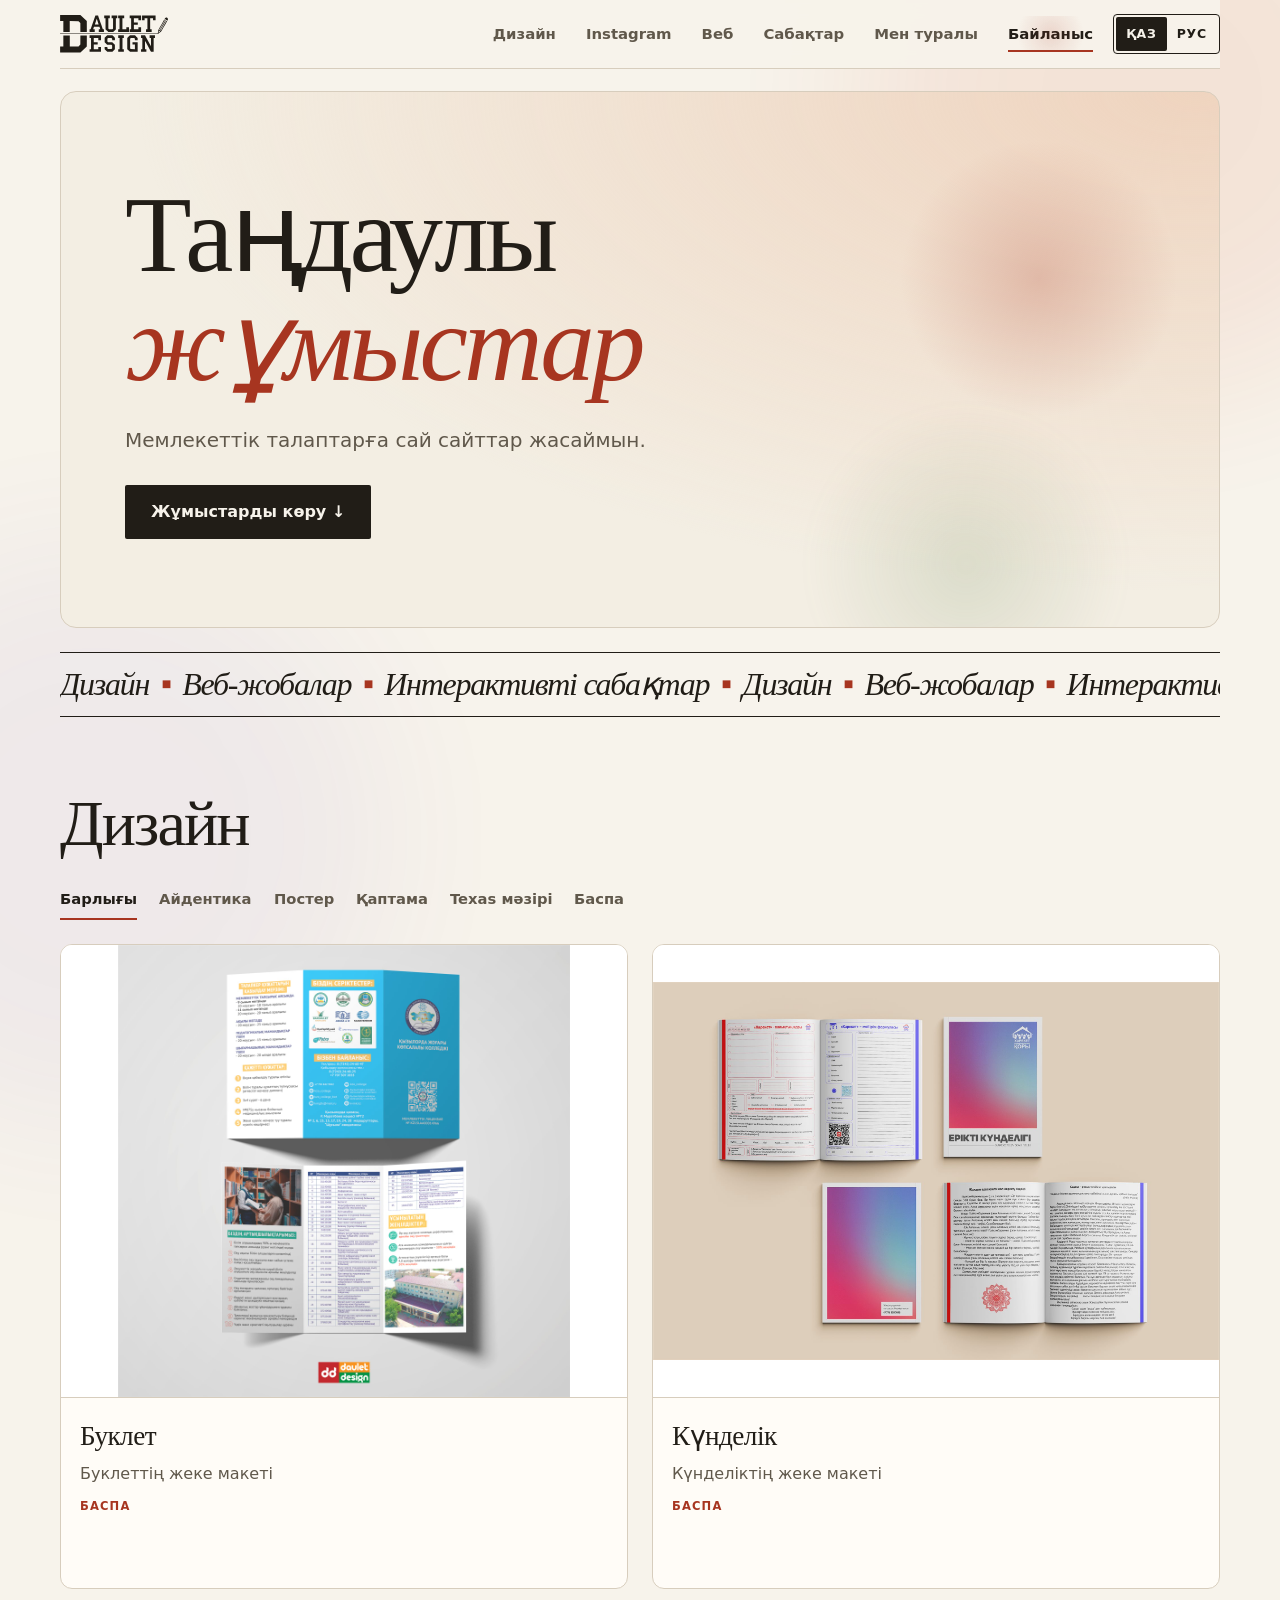
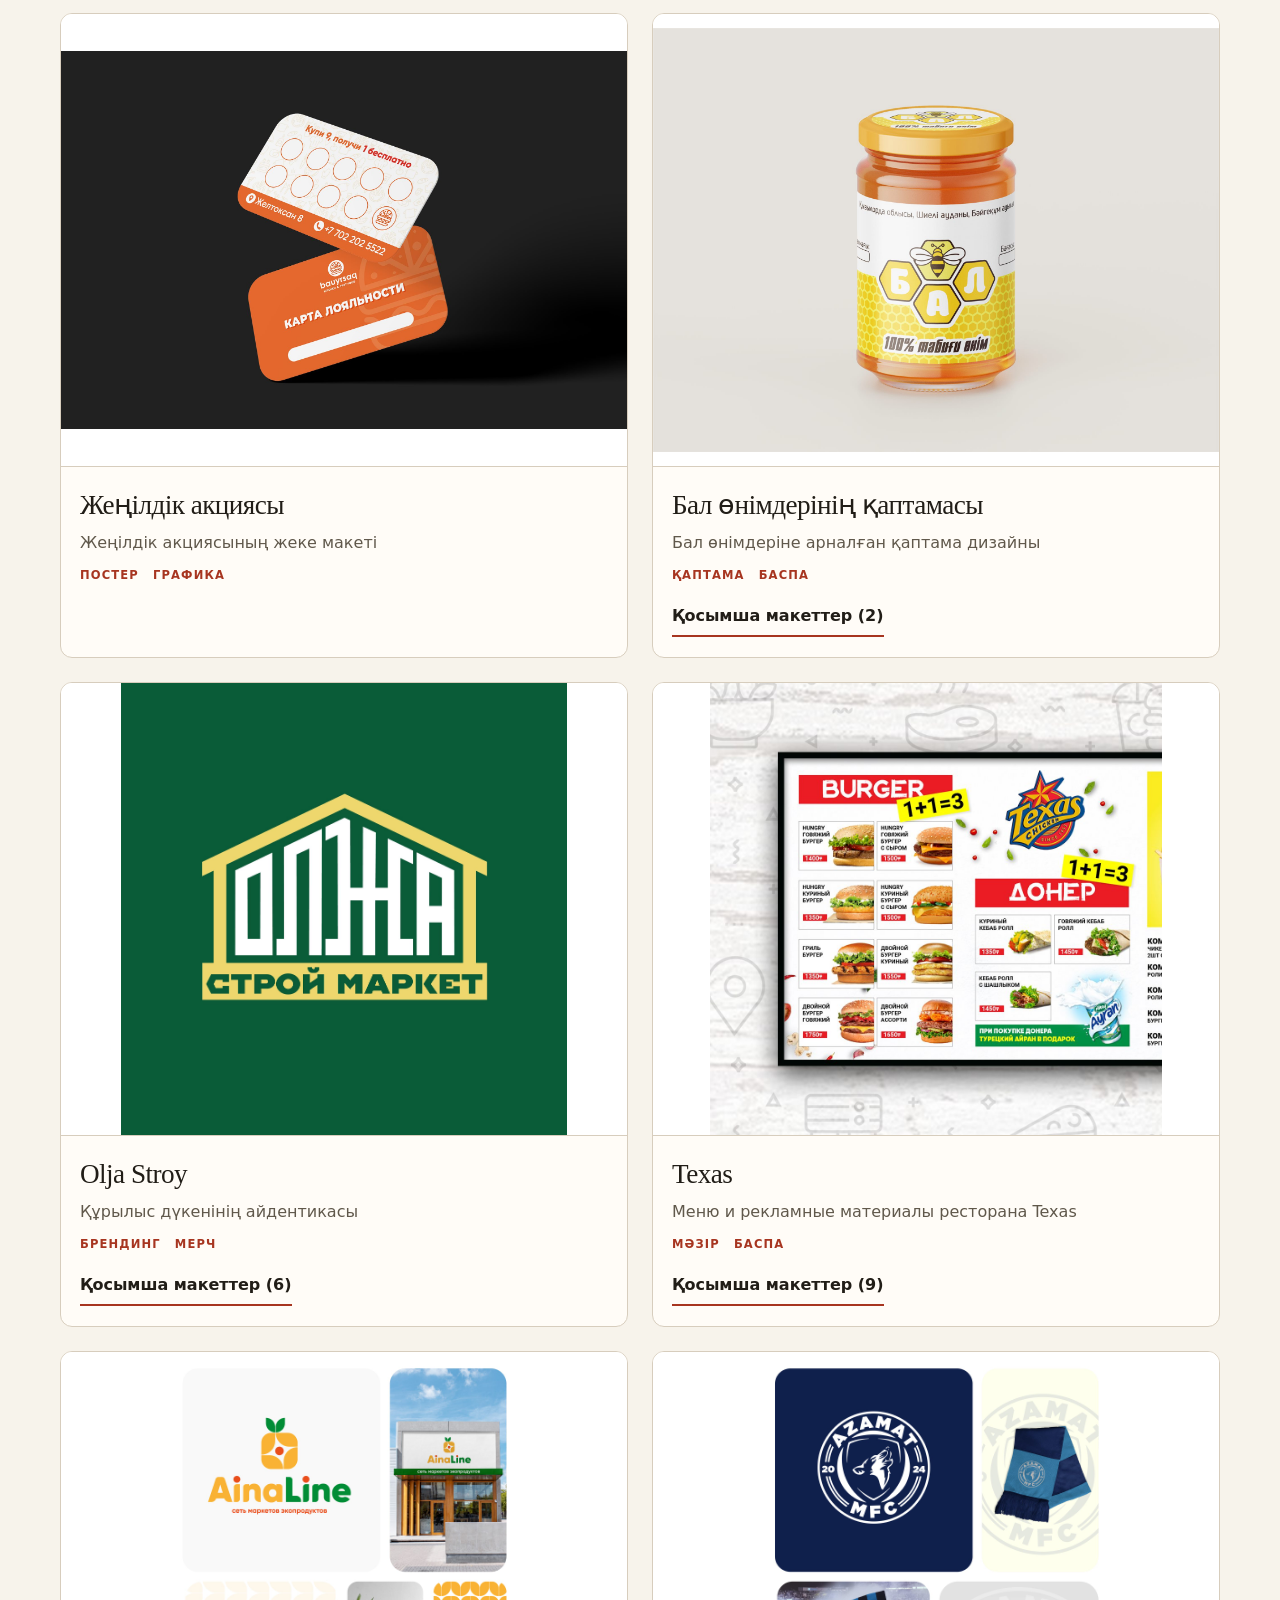
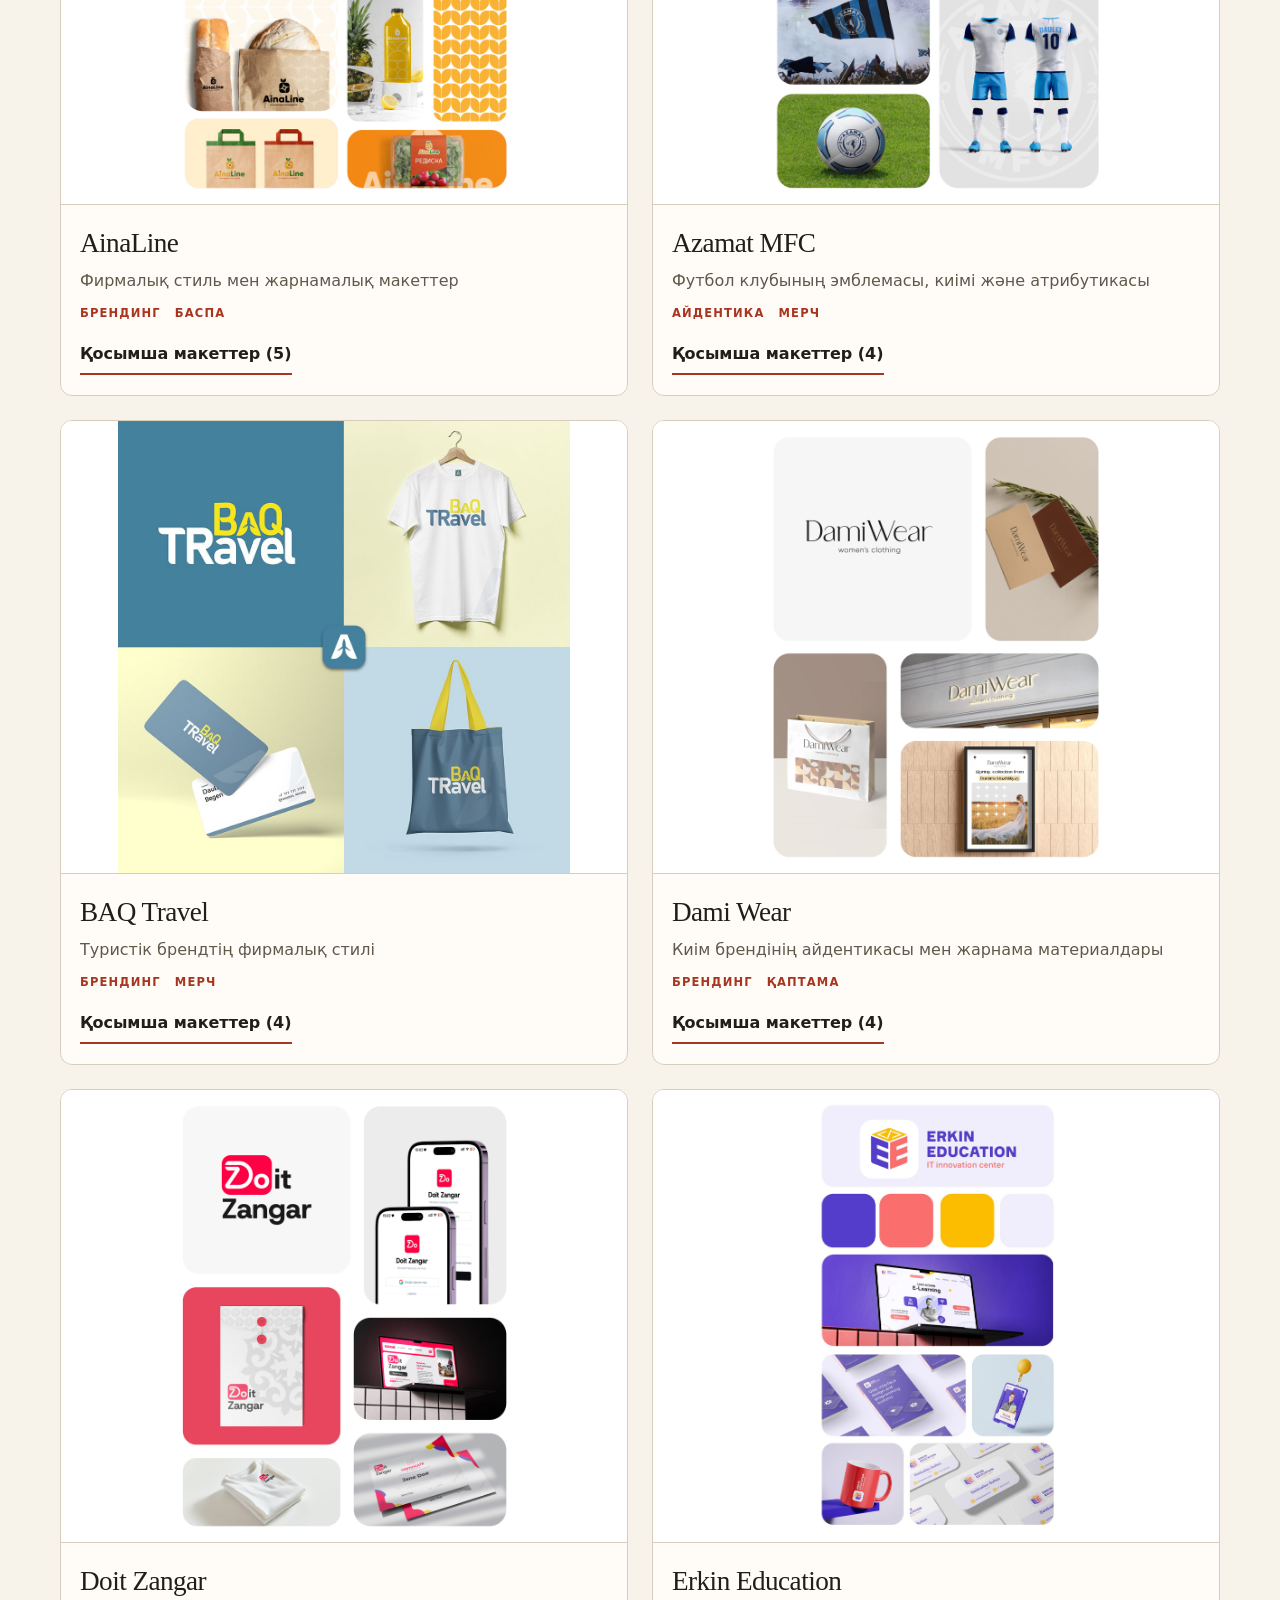
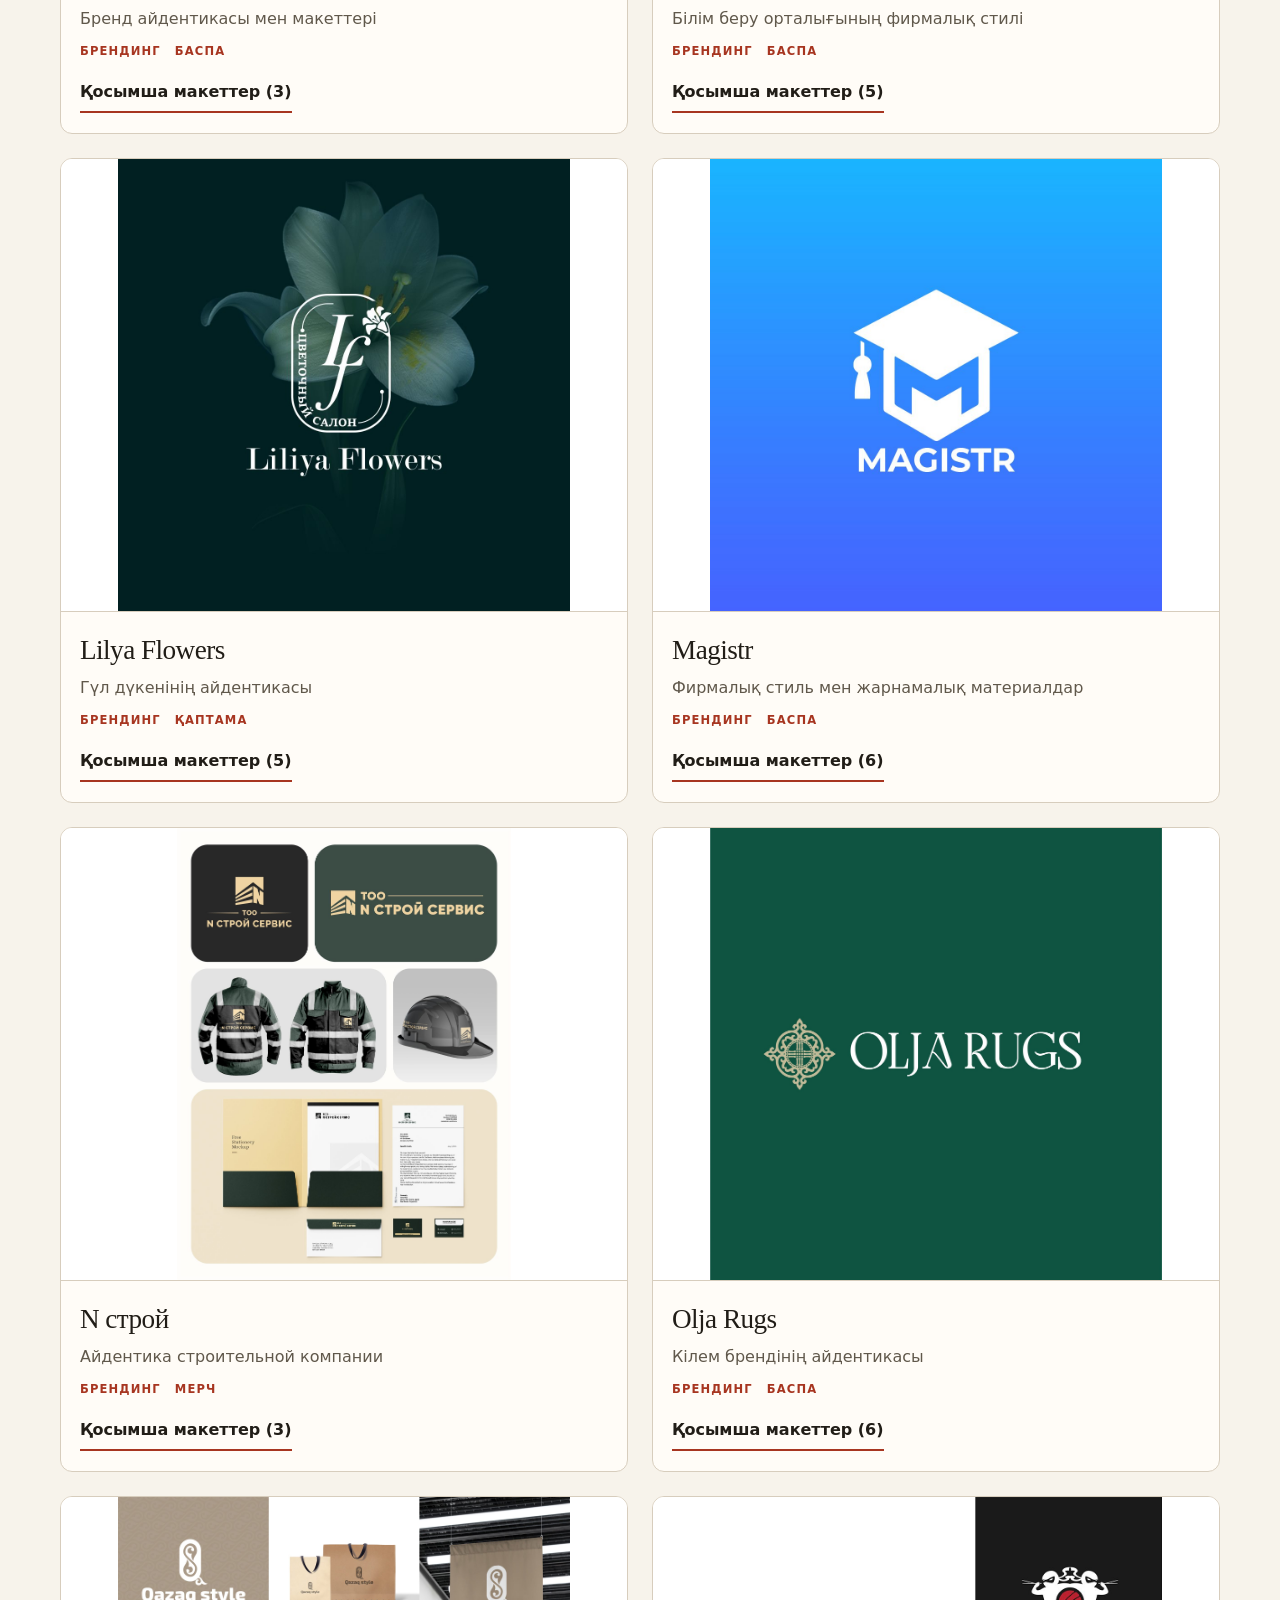
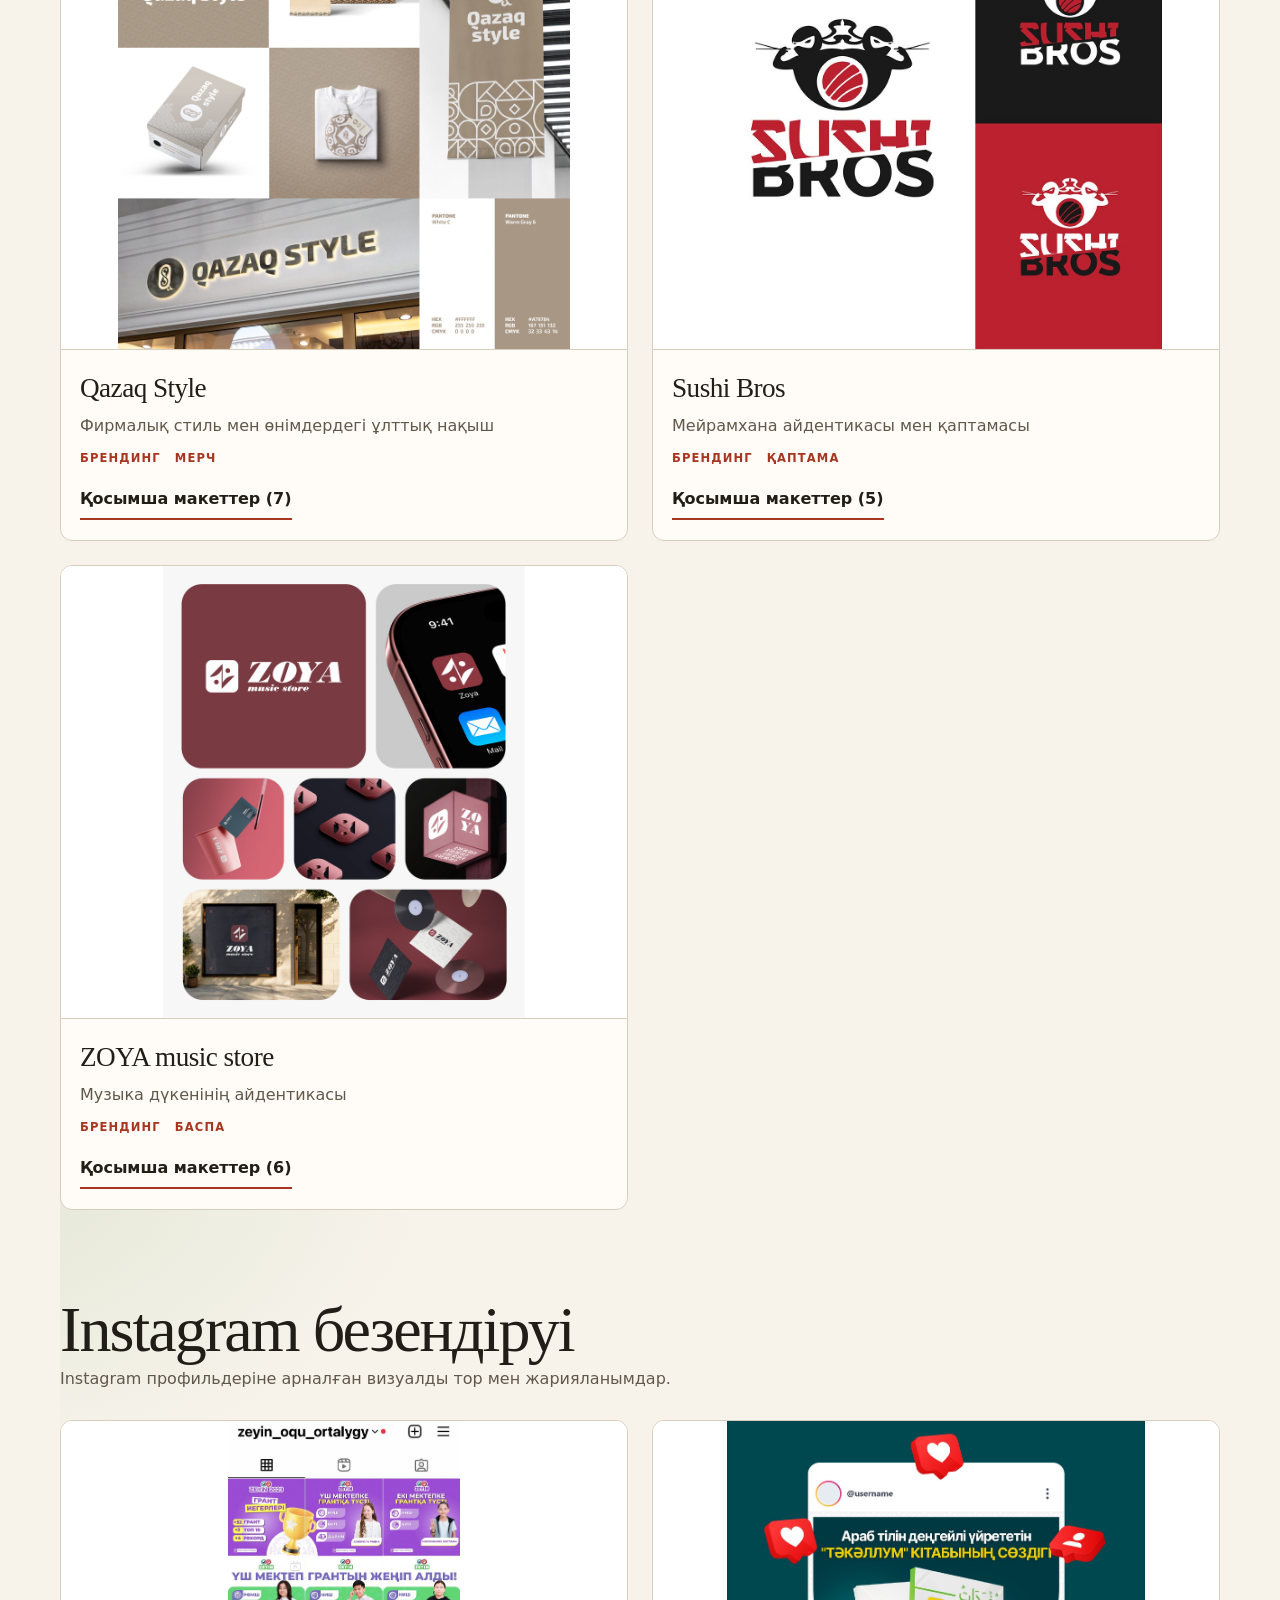
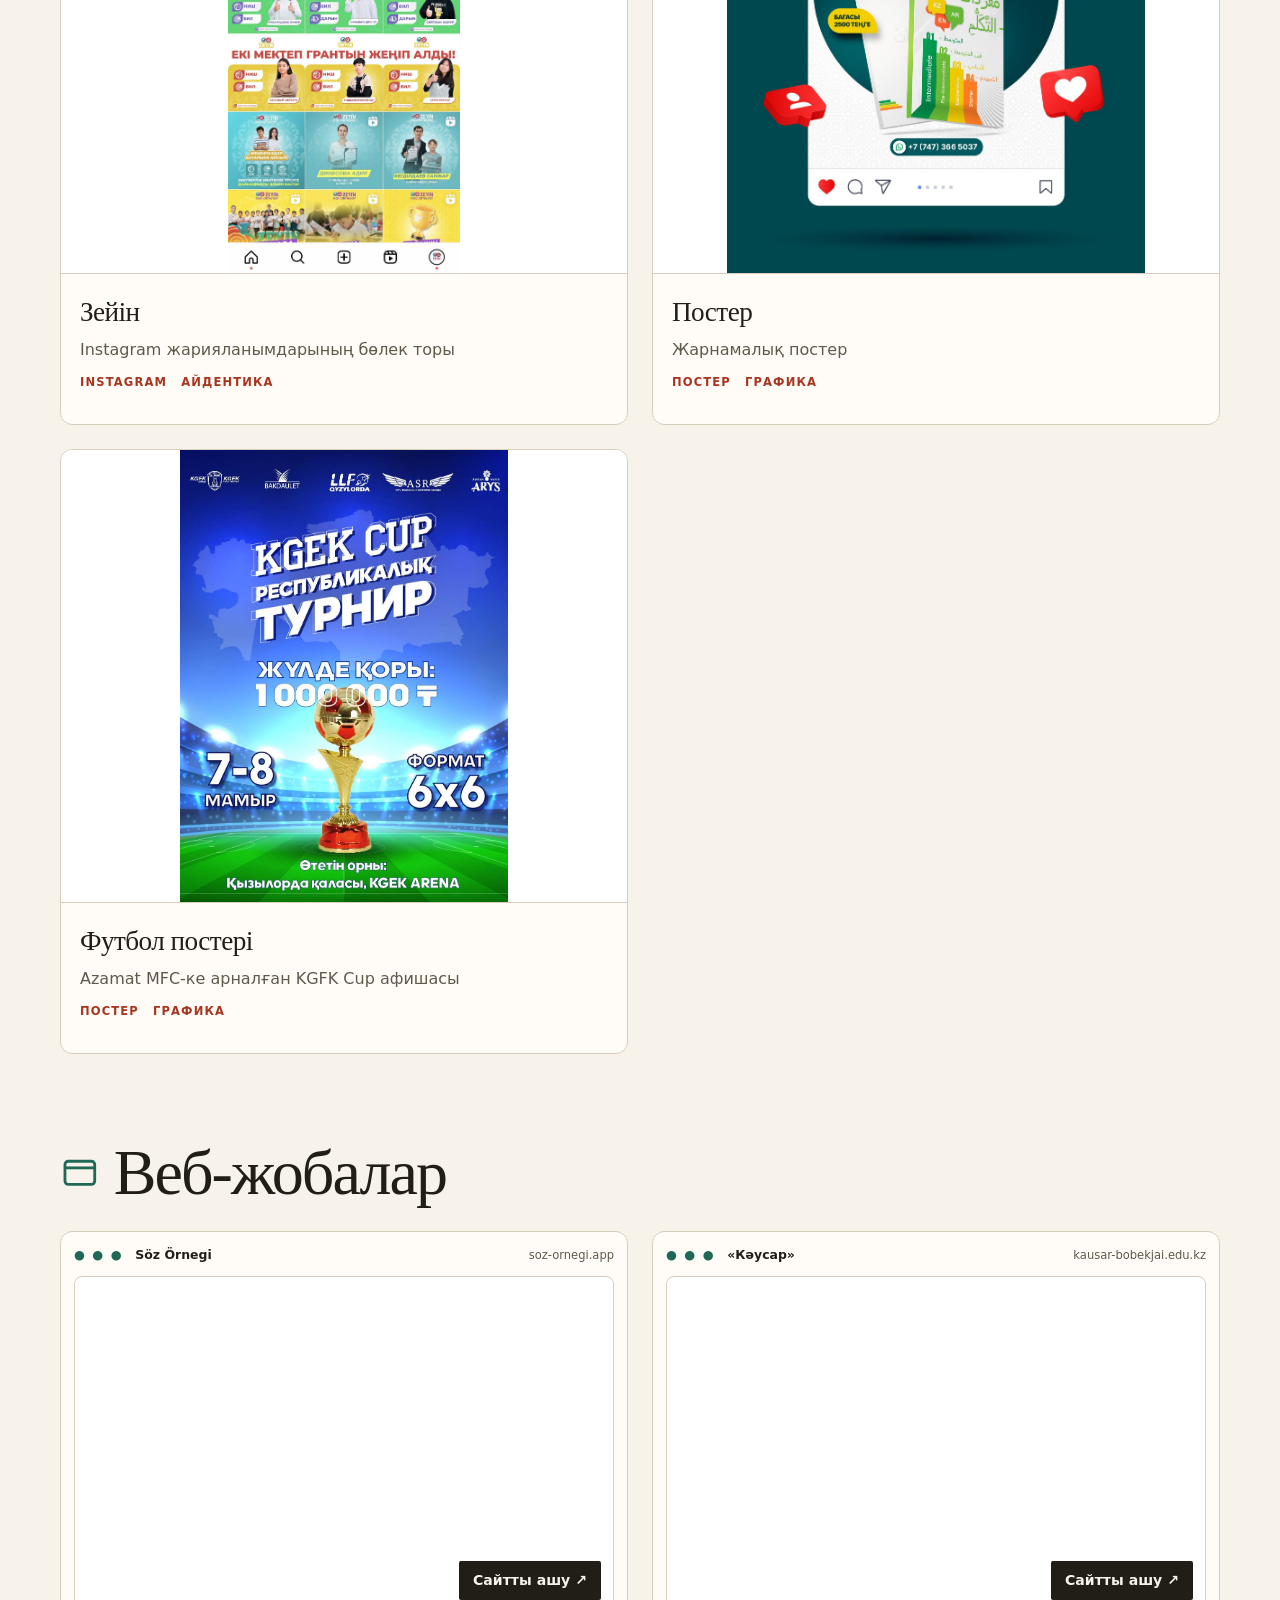
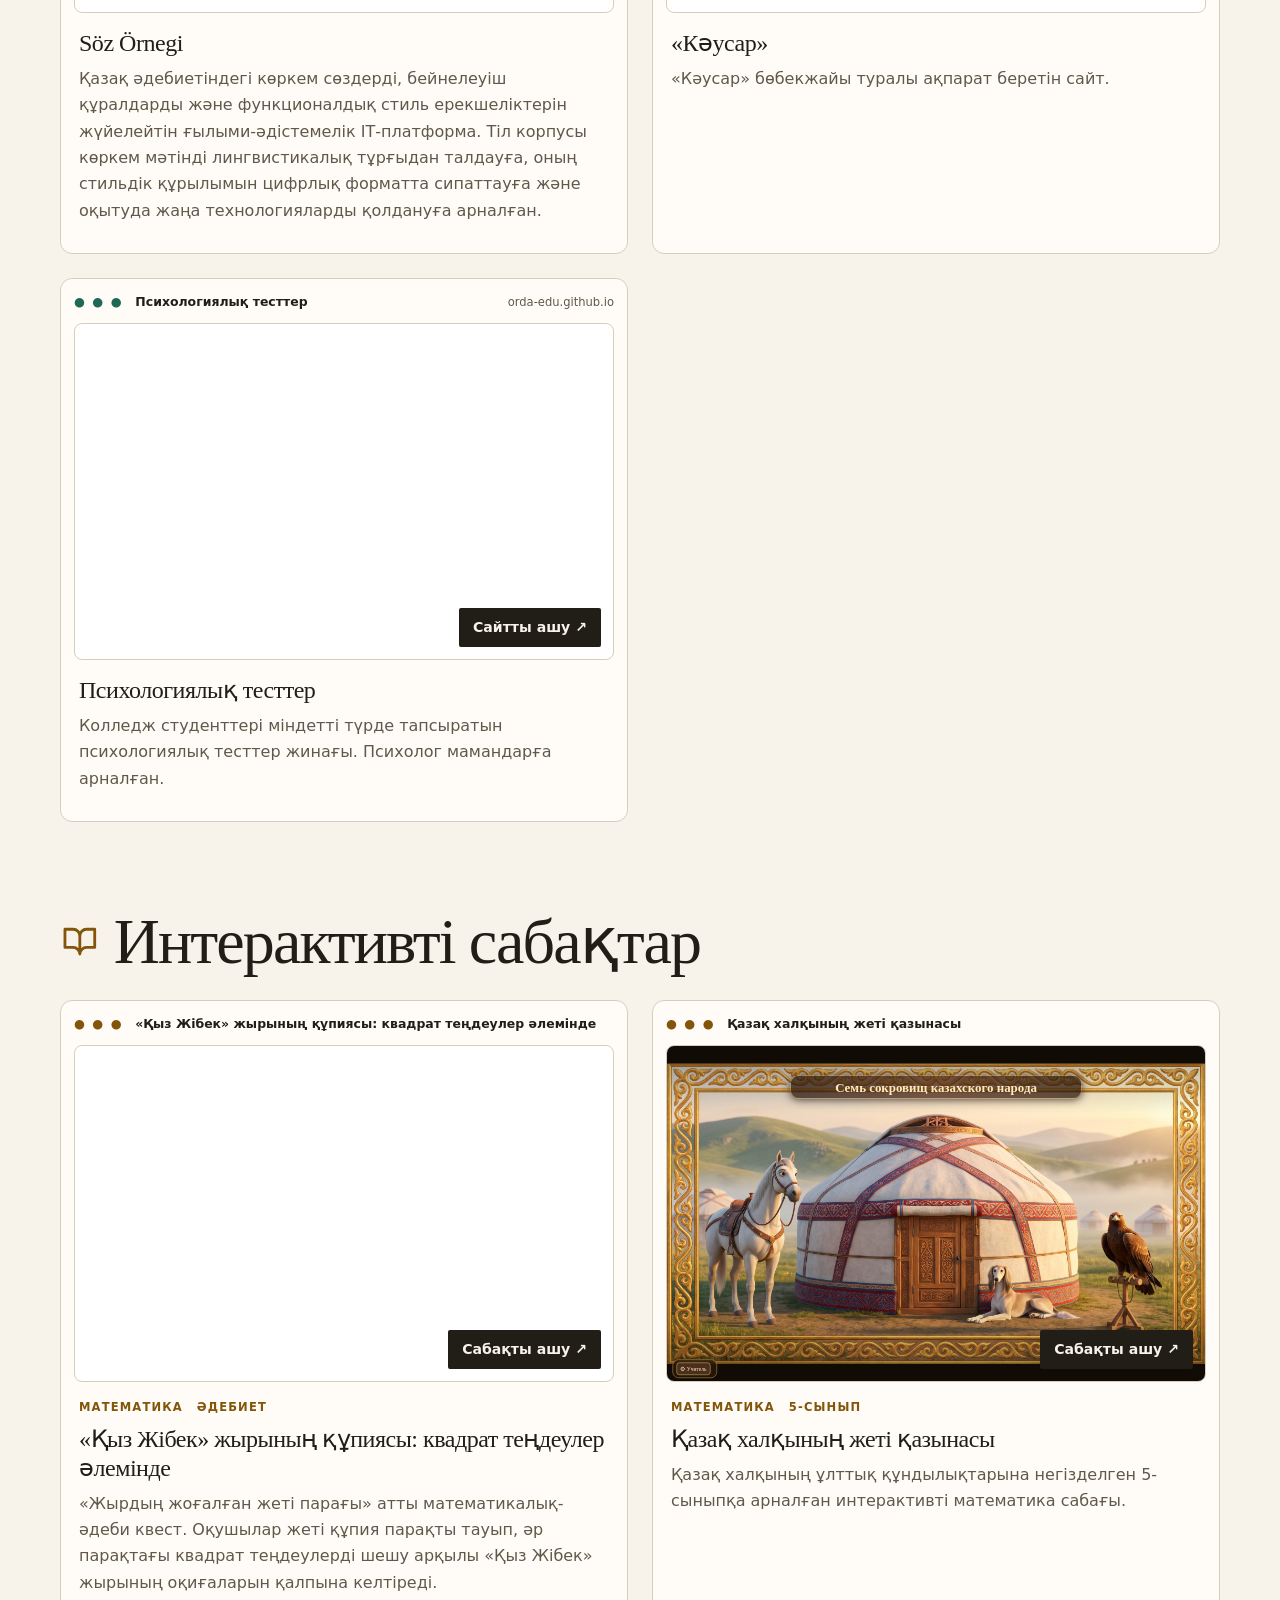
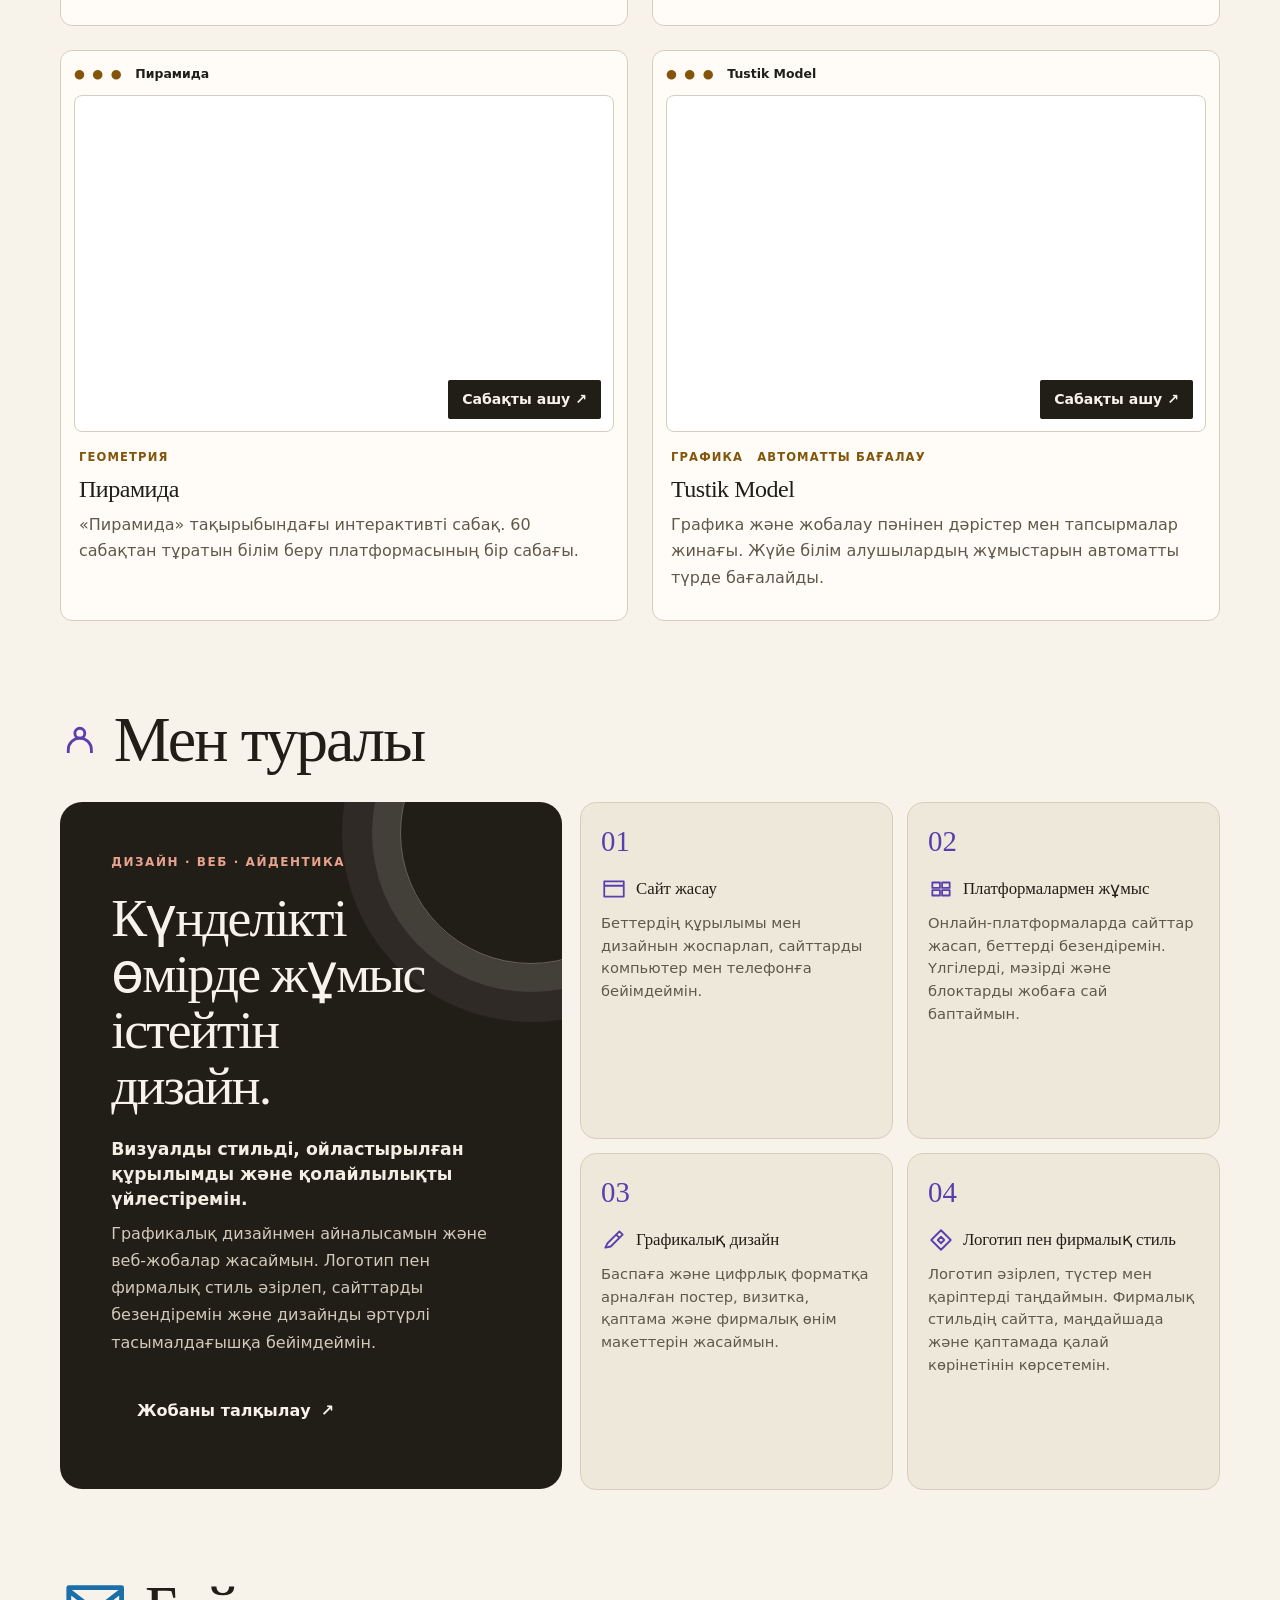
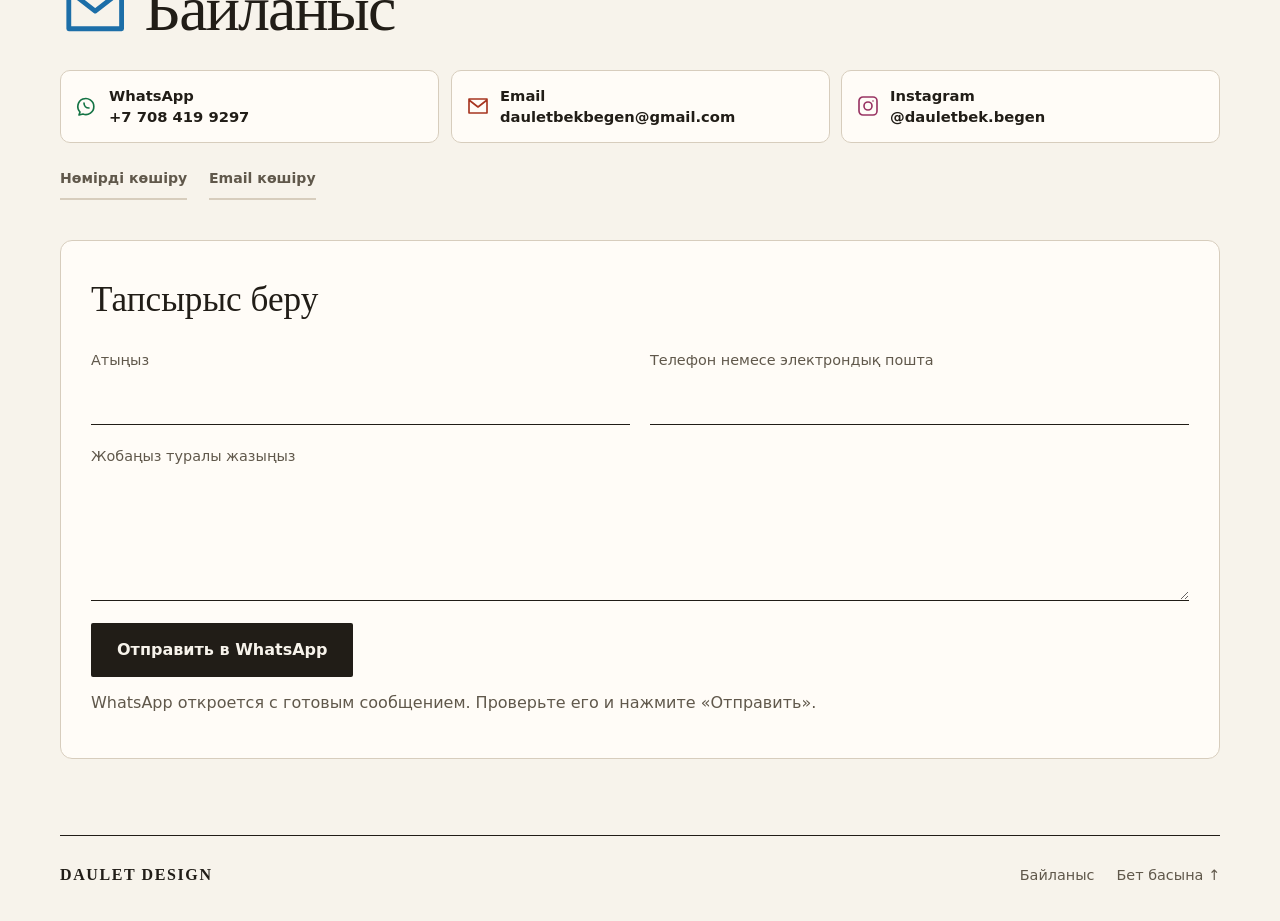
==== commit fcdf93e4: "Redesign about section" ====
--- a/index.html
+++ b/index.html
@@ -170,11 +170,11 @@
 html{scroll-padding-top:70px}
 header{padding:10px 0}
 .brand{width:clamp(76px,22vw,92px)}
-nav{position:fixed;left:0;right:0;bottom:0;z-index:30;margin:0;display:grid;grid-template-columns:repeat(6,minmax(0,1fr));gap:0;padding:6px 8px calc(6px + env(safe-area-inset-bottom));background:#f3eee4f5;backdrop-filter:blur(12px);-webkit-backdrop-filter:blur(12px);border-top:1px solid var(--ink)}
-.nav-ico{display:block;width:21px;height:21px}
-nav a{display:flex;flex-direction:column;align-items:center;justify-content:center;gap:3px;min-height:54px;padding:6px 2px;font-size:.68rem;line-height:1.15;text-align:center;white-space:nowrap}
+nav{position:fixed;left:0;right:0;bottom:0;z-index:30;margin:0;display:grid;grid-auto-flow:column;grid-template-columns:repeat(6,minmax(0,1fr));grid-template-rows:1fr;gap:0;padding:6px 8px calc(6px + env(safe-area-inset-bottom));background:#f3eee4f5;backdrop-filter:blur(12px);-webkit-backdrop-filter:blur(12px);border-top:1px solid var(--ink)}
+.nav-ico{display:block;flex:0 0 14px;width:14px;height:14px}
+nav a{display:flex;flex-direction:row;align-items:center;justify-content:center;gap:2px;min-width:0;min-height:42px;padding:6px 1px;font-size:clamp(.45rem,2vw,.68rem);line-height:1;text-align:center;white-space:nowrap}
 nav a::after{left:25%;right:25%;bottom:2px}
-nav a span{max-width:100%;overflow:hidden;text-overflow:ellipsis}
+nav a span{display:block;max-width:100%;overflow:hidden;text-overflow:ellipsis;white-space:nowrap}
 nav a.active{color:var(--accent)}
 body:has(dialog[open]) nav{display:none}
 }
@@ -194,7 +194,7 @@
 footer{margin-top:44px;padding:22px 0 12px}
 .pb-host{display:none}
 }
-@media(max-width:360px){nav a{font-size:.62rem}.nav-ico{width:19px;height:19px}}
+@media(max-width:360px){nav a{font-size:.42rem}.nav-ico{flex-basis:12px;width:12px;height:12px}}
 @media(prefers-reduced-motion:reduce){html{scroll-behavior:auto}.ticker-track{animation:none}.js .reveal{opacity:1;transform:none;transition:none}.scroll-progress{display:none}.languages::before,.button,.brand,nav a::after{transition:none}}
 
 /* Layout refinements */
@@ -250,6 +250,23 @@
 @media(prefers-reduced-motion:reduce){.ticker-track{animation:none}}
 
 .extras video{display:block;width:100%;height:auto;grid-column:1/-1;max-height:70vh;background:#111}.video-item{margin:0;grid-column:1/-1}.video-item figcaption{padding-top:8px;color:var(--muted,#777)}
+
+/* About: editorial intro and service tiles */
+#about .about-layout{display:grid;grid-template-columns:minmax(0,.88fr) minmax(0,1.12fr);gap:18px;margin-top:28px;align-items:stretch}
+#about .about-intro{position:relative;isolation:isolate;display:flex;flex-direction:column;align-items:flex-start;justify-content:center;min-height:460px;overflow:hidden;padding:clamp(26px,4vw,52px);border-radius:22px;background:var(--ink);color:var(--paper)}
+#about .about-intro::after{content:"";position:absolute;z-index:-1;width:260px;height:260px;right:-100px;top:-100px;border:1px solid #f3eee455;border-radius:50%;box-shadow:0 0 0 28px #f3eee41a,0 0 0 58px #f3eee410}
+#about .about-kicker{margin:0 0 18px;color:#e9a28d;font-size:.75rem;font-weight:750;letter-spacing:.13em;text-transform:uppercase}
+#about .about-headline{max-width:12ch;margin:0;font-family:var(--serif);font-size:clamp(32px,4.2vw,56px);font-weight:500;line-height:1.04;letter-spacing:-.035em}
+#about .about-summary{max-width:38ch;margin:22px 0 8px;color:#f3eee4;font-size:1.08rem;font-weight:650;line-height:1.45}
+#about .about-copy{max-width:42ch;margin:0;color:#d1c9bb;line-height:1.7}
+#about .about-cta{margin-top:28px}
+#about .about-services{display:grid;grid-template-columns:repeat(2,minmax(0,1fr));gap:14px;margin:0}
+#about .about-services article{position:relative;min-width:0;padding:24px 20px 20px;border:1px solid var(--line);border-radius:16px;background:var(--paper-2)}
+#about .about-number{display:block;margin-bottom:20px;color:var(--accent);font-family:var(--serif);font-size:1.8rem;line-height:1}
+#about .about-services h3{display:flex;align-items:center;gap:9px;margin:0 0 10px;font-size:1.05rem;line-height:1.2}
+#about .about-services p{margin:0;color:var(--muted);font-size:.92rem;line-height:1.55}
+@media(max-width:820px){#about .about-layout{grid-template-columns:1fr}#about .about-intro{min-height:360px}}
+@media(max-width:700px){#about .about-services{grid-template-columns:1fr}#about .about-services article{padding:20px}#about .about-number{margin-bottom:14px}}
 </style>
 <link rel="stylesheet" href="./animation.css">
 <body id="top"><div class="scroll-progress" aria-hidden="true"></div><div class="vector-layer" aria-hidden="true">
@@ -265,16 +282,25 @@
 <article class="online-project"><div class="web-preview"><div class="preview-bar"><span aria-hidden="true">● ● ●</span><span class="pb-title">Семь сокровищ казахского народа</span></div><div class="preview-view"><iframe src="./lessons/seven-treasures.html" title="Семь сокровищ казахского народа" loading="lazy" tabindex="-1" inert></iframe><a class="preview-link" href="./lessons/seven-treasures.html" aria-label="Открыть урок Семь сокровищ казахского народа"><span>Открыть урок ↗</span></a></div></div><div class="tags"><span>Математика</span><span>5 класс</span></div><h3>Семь сокровищ казахского народа</h3><p>Интерактивный урок математики для 5-го класса, построенный на национальных ценностях казахского народа.</p></article>
 <article class="online-project"><div class="web-preview"><div class="preview-bar"><span aria-hidden="true">● ● ●</span><span class="pb-title">Пирамида</span></div><div class="preview-view"><iframe src="https://orda-edu.github.io/piramida/" title="Пирамида" loading="lazy" tabindex="-1" inert></iframe><a class="preview-link" href="https://orda-edu.github.io/piramida/" aria-label="Открыть урок Пирамида"><span>Открыть урок ↗</span></a></div></div><div class="tags"><span>Геометрия</span></div><h3>Пирамида</h3><p>Интерактивный урок по теме «Пирамида». Один из 60 уроков образовательной платформы.</p></article>
 <article class="online-project"><div class="web-preview"><div class="preview-bar"><span aria-hidden="true">● ● ●</span><span class="pb-title">Tustik Model</span></div><div class="preview-view"><iframe src="https://dauletbekbegen.github.io/tustikmodel/" title="Tustik Model" loading="lazy" tabindex="-1" inert></iframe><a class="preview-link" href="https://dauletbekbegen.github.io/tustikmodel/" aria-label="Открыть урок Tustik Model"><span>Открыть урок ↗</span></a></div></div><div class="tags"><span>Графика</span><span>Автооценка</span></div><h3>Tustik Model</h3><p>Сборник лекций и заданий по графике и проектированию. Система автоматически оценивает работы учащихся.</p></article>
-</div></section><section id="about">
+</div></section><section id="about" class="about-section">
   <h2><svg class="section-icon" viewBox="0 0 24 24" fill="none" stroke="currentColor" stroke-width="1.7" stroke-linejoin="round" aria-hidden="true"><circle cx="12" cy="8" r="3"/><path d="M5 20v-2a7 7 0 0 1 14 0v2"/></svg>Обо мне</h2>
-  <p>Я занимаюсь графическим дизайном и создаю веб-проекты. Разрабатываю логотипы и фирменный стиль, оформляю сайты и адаптирую дизайн для разных носителей.</p>
-    <div class="grid about-services">
-    <article><h3><svg viewBox="0 0 24 24" class="ui-icon" aria-hidden="true" fill="none" stroke="currentColor" stroke-width="1.65" stroke-linecap="round" stroke-linejoin="round"><path d="M3 5h18v14H3z M3 9h18"/></svg><span>Создание сайтов</span></h3><p>Продумываю структуру и оформление страниц, собираю сайты и адаптирую их для компьютеров и телефонов.</p></article>
-    <article><h3><svg viewBox="0 0 24 24" class="ui-icon" aria-hidden="true" fill="none" stroke="currentColor" stroke-width="1.65" stroke-linecap="round" stroke-linejoin="round"><path d="M4 6h7v5H4z M13 6h7v5h-7z M4 13h7v5H4z M13 13h7v5h-7z"/></svg><span>Работа с платформами</span></h3><p>Создаю сайты и оформляю страницы на онлайн-платформах. Настраиваю шаблоны, навигацию и блоки под задачи проекта.</p></article>
-    <article><h3><svg viewBox="0 0 24 24" class="ui-icon" aria-hidden="true" fill="none" stroke="currentColor" stroke-width="1.65" stroke-linecap="round" stroke-linejoin="round"><path d="M4 19l5-1L20 7l-3-3L6 15z M14 7l3 3"/></svg><span>Графический дизайн</span></h3><p>Создаю макеты для печати и цифровых форматов: постеры, визитки, упаковку и фирменный мерч.</p></article>
-    <article><h3><svg viewBox="0 0 24 24" class="ui-icon" aria-hidden="true" fill="none" stroke="currentColor" stroke-width="1.65" stroke-linecap="round" stroke-linejoin="round"><path d="M12 3l9 9-9 9-9-9z M9 12l3-3 3 3-3 3z"/></svg><span>Логотипы и фирменный стиль</span></h3><p>Разрабатываю логотипы, подбираю цвета и типографику. Показываю, как фирменный стиль выглядит на сайте, вывеске, упаковке и других носителях.</p></article>
+  <div class="about-layout">
+    <div class="about-intro">
+      <p class="about-kicker">Дизайн · Веб · Айдентика</p>
+      <h3 class="about-headline">Дизайн, который работает в реальной жизни.</h3>
+      <p class="about-summary">Я соединяю визуальный стиль, продуманную структуру и удобство использования.</p>
+      <p class="about-copy">Я занимаюсь графическим дизайном и создаю веб-проекты. Разрабатываю логотипы и фирменный стиль, оформляю сайты и адаптирую дизайн для разных носителей.</p>
+      <a class="button about-cta" href="#contact">Обсудить проект <span aria-hidden="true">↗</span></a>
+    </div>
+    <div class="about-services" aria-label="Мои направления">
+      <article><span class="about-number">01</span><h3><svg viewBox="0 0 24 24" class="ui-icon" aria-hidden="true" fill="none" stroke="currentColor" stroke-width="1.65" stroke-linecap="round" stroke-linejoin="round"><path d="M3 5h18v14H3z M3 9h18"/></svg><span>Создание сайтов</span></h3><p>Продумываю структуру и оформление страниц, собираю сайты и адаптирую их для компьютеров и телефонов.</p></article>
+      <article><span class="about-number">02</span><h3><svg viewBox="0 0 24 24" class="ui-icon" aria-hidden="true" fill="none" stroke="currentColor" stroke-width="1.65" stroke-linecap="round" stroke-linejoin="round"><path d="M4 6h7v5H4z M13 6h7v5h-7z M4 13h7v5H4z M13 13h7v5h-7z"/></svg><span>Работа с платформами</span></h3><p>Создаю сайты и оформляю страницы на онлайн-платформах. Настраиваю шаблоны, навигацию и блоки под задачи проекта.</p></article>
+      <article><span class="about-number">03</span><h3><svg viewBox="0 0 24 24" class="ui-icon" aria-hidden="true" fill="none" stroke="currentColor" stroke-width="1.65" stroke-linecap="round" stroke-linejoin="round"><path d="M4 19l5-1L20 7l-3-3L6 15z M14 7l3 3"/></svg><span>Графический дизайн</span></h3><p>Создаю макеты для печати и цифровых форматов: постеры, визитки, упаковку и фирменный мерч.</p></article>
+      <article><span class="about-number">04</span><h3><svg viewBox="0 0 24 24" class="ui-icon" aria-hidden="true" fill="none" stroke="currentColor" stroke-width="1.65" stroke-linecap="round" stroke-linejoin="round"><path d="M12 3l9 9-9 9-9-9z M9 12l3-3 3 3-3 3z"/></svg><span>Логотипы и фирменный стиль</span></h3><p>Разрабатываю логотипы, подбираю цвета и типографику. Показываю, как фирменный стиль выглядит на сайте, вывеске, упаковке и других носителях.</p></article>
+    </div>
   </div>
-</section><section id="contact"><h2><svg viewBox="0 0 24 24" class="ui-icon" aria-hidden="true" fill="none" stroke="currentColor" stroke-width="1.65" stroke-linecap="round" stroke-linejoin="round"><path d="M3 5h18v14H3z M3 6l9 7 9-7"/></svg><span>Связаться</span></h2><div class="contact-links"><a href="https://wa.me/77084199297"><svg viewBox="0 0 24 24" class="ui-icon" aria-hidden="true" fill="none" stroke="currentColor" stroke-width="1.65" stroke-linecap="round" stroke-linejoin="round"><path d="M5 18l-1 3 4-1a8 8 0 1 0-3-2z M9 9c0 3 2 5 5 5"/></svg><span>WhatsApp<br>+7 708 419 9297</span></a><a href="mailto:dauletbekbegen@gmail.com"><svg viewBox="0 0 24 24" class="ui-icon" aria-hidden="true" fill="none" stroke="currentColor" stroke-width="1.65" stroke-linecap="round" stroke-linejoin="round"><path d="M3 5h18v14H3z M3 6l9 7 9-7"/></svg><span>Email<br>dauletbekbegen@gmail.com</span></a><a href="https://www.instagram.com/dauletbek.begen/"><svg viewBox="0 0 24 24" class="ui-icon" aria-hidden="true" fill="none" stroke="currentColor" stroke-width="1.65" stroke-linecap="round" stroke-linejoin="round"><path d="M7 3h10a4 4 0 0 1 4 4v10a4 4 0 0 1-4 4H7a4 4 0 0 1-4-4V7a4 4 0 0 1 4-4z M16 12a4 4 0 1 1-8 0 4 4 0 0 1 8 0z M17 7h.01"/></svg><span>Instagram<br>@dauletbek.begen</span></a></div><div class="copy-row"><button type="button" class="chip copy-chip" data-copy="+7 708 419 9297">Скопировать номер</button><button type="button" class="chip copy-chip" data-copy="dauletbekbegen@gmail.com">Скопировать email</button><p class="copy-status" role="status" aria-live="polite"></p></div><div class="order-panel"><h3>Оставить заявку</h3><form id="order-form" method="post"><input type="hidden" name="language" value="ru"><div class="order-fields"><label><span>Ваше имя</span><input name="name" autocomplete="name" required maxlength="100"></label><label><span>Телефон или email</span><input name="contact" required maxlength="160"></label></div><label><span>Расскажите о проекте</span><textarea name="message" required maxlength="2000" rows="4"></textarea></label><button class="button" type="submit">Отправить в WhatsApp</button><p id="order-status" role="status" aria-live="polite">WhatsApp откроется с готовым сообщением. Проверьте его и нажмите «Отправить».</p></form></div></section></main><footer class="site-footer"><strong>DAULET DESIGN</strong><div><a href="#contact">Связаться</a><a href="#top">На главную ↑</a></div></footer><dialog id="gallery" aria-labelledby="gallery-title" aria-label="Дополнительные макеты"><div class="gallery-head"><h2 id="gallery-title"></h2><form method="dialog"><button class="gallery-close" type="submit">Закрыть</button></form></div><div class="gallery-content"></div></dialog><dialog id="image-lightbox" class="lightbox" aria-label="Просмотр изображения"><div class="lightbox-inner"><div class="lightbox-head"><div class="lightbox-controls"><button type="button" data-lightbox-prev aria-label="Предыдущее изображение">←</button><button type="button" data-lightbox-next aria-label="Следующее изображение">→</button><button type="button" data-lightbox-close>Закрыть</button></div></div><div class="lightbox-image-wrap"><img class="lightbox-image" alt=""></div><div class="lightbox-foot"><span class="lightbox-caption"></span><span class="lightbox-count"></span></div></div></dialog><script>
+</section>
+<section id="contact"><h2><svg viewBox="0 0 24 24" class="ui-icon" aria-hidden="true" fill="none" stroke="currentColor" stroke-width="1.65" stroke-linecap="round" stroke-linejoin="round"><path d="M3 5h18v14H3z M3 6l9 7 9-7"/></svg><span>Связаться</span></h2><div class="contact-links"><a href="https://wa.me/77084199297"><svg viewBox="0 0 24 24" class="ui-icon" aria-hidden="true" fill="none" stroke="currentColor" stroke-width="1.65" stroke-linecap="round" stroke-linejoin="round"><path d="M5 18l-1 3 4-1a8 8 0 1 0-3-2z M9 9c0 3 2 5 5 5"/></svg><span>WhatsApp<br>+7 708 419 9297</span></a><a href="mailto:dauletbekbegen@gmail.com"><svg viewBox="0 0 24 24" class="ui-icon" aria-hidden="true" fill="none" stroke="currentColor" stroke-width="1.65" stroke-linecap="round" stroke-linejoin="round"><path d="M3 5h18v14H3z M3 6l9 7 9-7"/></svg><span>Email<br>dauletbekbegen@gmail.com</span></a><a href="https://www.instagram.com/dauletbek.begen/"><svg viewBox="0 0 24 24" class="ui-icon" aria-hidden="true" fill="none" stroke="currentColor" stroke-width="1.65" stroke-linecap="round" stroke-linejoin="round"><path d="M7 3h10a4 4 0 0 1 4 4v10a4 4 0 0 1-4 4H7a4 4 0 0 1-4-4V7a4 4 0 0 1 4-4z M16 12a4 4 0 1 1-8 0 4 4 0 0 1 8 0z M17 7h.01"/></svg><span>Instagram<br>@dauletbek.begen</span></a></div><div class="copy-row"><button type="button" class="chip copy-chip" data-copy="+7 708 419 9297">Скопировать номер</button><button type="button" class="chip copy-chip" data-copy="dauletbekbegen@gmail.com">Скопировать email</button><p class="copy-status" role="status" aria-live="polite"></p></div><div class="order-panel"><h3>Оставить заявку</h3><form id="order-form" method="post"><input type="hidden" name="language" value="ru"><div class="order-fields"><label><span>Ваше имя</span><input name="name" autocomplete="name" required maxlength="100"></label><label><span>Телефон или email</span><input name="contact" required maxlength="160"></label></div><label><span>Расскажите о проекте</span><textarea name="message" required maxlength="2000" rows="4"></textarea></label><button class="button" type="submit">Отправить в WhatsApp</button><p id="order-status" role="status" aria-live="polite">WhatsApp откроется с готовым сообщением. Проверьте его и нажмите «Отправить».</p></form></div></section></main><footer class="site-footer"><strong>DAULET DESIGN</strong><div><a href="#contact">Связаться</a><a href="#top">На главную ↑</a></div></footer><dialog id="gallery" aria-labelledby="gallery-title" aria-label="Дополнительные макеты"><div class="gallery-head"><h2 id="gallery-title"></h2><form method="dialog"><button class="gallery-close" type="submit">Закрыть</button></form></div><div class="gallery-content"></div></dialog><dialog id="image-lightbox" class="lightbox" aria-label="Просмотр изображения"><div class="lightbox-inner"><div class="lightbox-head"><div class="lightbox-controls"><button type="button" data-lightbox-prev aria-label="Предыдущее изображение">←</button><button type="button" data-lightbox-next aria-label="Следующее изображение">→</button><button type="button" data-lightbox-close>Закрыть</button></div></div><div class="lightbox-image-wrap"><img class="lightbox-image" alt=""></div><div class="lightbox-foot"><span class="lightbox-caption"></span><span class="lightbox-count"></span></div></div></dialog><script>
 const translations = {"Создаю сайты в соответствии с государственными требованиями.":"Мемлекеттік талаптарға сай сайттар жасаймын.","Научно-методическая ИТ-платформа и корпус казахской литературы. Систематизирует образную лексику, выразительные средства и особенности функциональных стилей для цифрового анализа текстов и обучения.":"Қазақ әдебиетіндегі көркем сөздерді, бейнелеуіш құралдарды және функционалдық стиль ерекшеліктерін жүйелейтін ғылыми-әдістемелік ІТ-платформа. Тіл корпусы көркем мәтінді лингвистикалық тұрғыдан талдауға, оның стильдік құрылымын цифрлық форматта сипаттауға және оқытуда жаңа технологияларды қолдануға арналған.","Сборник обязательных психологических тестов для студентов колледжей. Предназначен для специалистов-психологов.":"Колледж студенттері міндетті түрде тапсыратын психологиялық тесттер жинағы. Психолог мамандарға арналған.","Математико-литературный квест «Семь потерянных страниц». Ученики находят семь страниц и решают квадратные уравнения, чтобы восстановить события жыра «Қыз Жібек».":"«Жырдың жоғалған жеті парағы» атты математикалық-әдеби квест. Оқушылар жеті құпия парақты тауып, әр парақтағы квадрат теңдеулерді шешу арқылы «Қыз Жібек» жырының оқиғаларын қалпына келтіреді.","Интерактивный урок математики для 5-го класса, построенный на национальных ценностях казахского народа.":"Қазақ халқының ұлттық құндылықтарына негізделген 5-сыныпқа арналған интерактивті математика сабағы.","Интерактивный урок по теме «Пирамида». Один из 60 уроков образовательной платформы.":"«Пирамида» тақырыбындағы интерактивті сабақ. 60 сабақтан тұратын білім беру платформасының бір сабағы.","Сборник лекций и заданий по графике и проектированию. Система автоматически оценивает работы учащихся.":"Графика және жобалау пәнінен дәрістер мен тапсырмалар жинағы. Жүйе білім алушылардың жұмыстарын автоматты түрде бағалайды.","Семь сокровищ казахского народа":"Қазақ халқының жеті қазынасы","Тайна жыра «Қыз Жібек» в мире квадратных уравнений":"«Қыз Жібек» жырының құпиясы: квадрат теңдеулер әлемінде","Дизайн":"Дизайн","Веб":"Веб","Уроки":"Сабақтар","Обо мне":"Мен туралы","Избранные":"Таңдаулы","работы":"жұмыстар","Айдентика, графический дизайн и веб-проекты.":"Айдентика, графикалық дизайн және веб-жобалар.","К работам ↓":"Жұмыстарды көру ↓","Веб-проекты":"Веб-жобалар","Интерактивные уроки":"Интерактивті сабақтар","Открыть сайт ↗":"Сайтты ашу ↗","Открыть урок ↗":"Сабақты ашу ↗","«Каусар»":"«Кәусар»","Психологические тесты":"Психологиялық тесттер","Сайт детского сада «Каусар» с информацией об учреждении.":"«Кәусар» бөбекжайы туралы ақпарат беретін сайт.","Логотип, визитки и фирменный мерч":"Логотип, визиткалар және фирмалық өнімдер","Айдентика бренда женской одежды":"Әйелдер киімі брендінің айдентикасы","Логотип, упаковка и рекламные материалы":"Логотип, қаптама және жарнама материалдары","Эмблема, форма и атрибутика команды":"Команда эмблемасы, киімі және атрибутикасы","Айдентика, интерфейсы и печатные материалы":"Айдентика, интерфейстер және баспа материалдары","Другие макеты (4)":"Басқа макеттер (4)","Другие макеты (3)":"Басқа макеттер (3)","Я занимаюсь графическим дизайном и создаю веб-проекты. Разрабатываю логотипы и фирменный стиль, оформляю сайты и адаптирую дизайн для разных носителей.":"Графикалық дизайнмен айналысамын және веб-жобалар жасаймын. Логотип пен фирмалық стиль әзірлеп, сайттарды безендіремін және дизайнды әртүрлі тасымалдағышқа бейімдеймін.","Создание сайтов":"Сайт жасау","Работа с платформами":"Платформалармен жұмыс","Графический дизайн":"Графикалық дизайн","Логотипы и фирменный стиль":"Логотип пен фирмалық стиль","Продумываю структуру и оформление страниц, собираю сайты и адаптирую их для компьютеров и телефонов.":"Беттердің құрылымы мен дизайнын жоспарлап, сайттарды компьютер мен телефонға бейімдеймін.","Создаю сайты и оформляю страницы на онлайн-платформах. Настраиваю шаблоны, навигацию и блоки под задачи проекта.":"Онлайн-платформаларда сайттар жасап, беттерді безендіремін. Үлгілерді, мәзірді және блоктарды жобаға сай баптаймын.","Создаю макеты для печати и цифровых форматов: постеры, визитки, упаковку и фирменный мерч.":"Баспаға және цифрлық форматқа арналған постер, визитка, қаптама және фирмалық өнім макеттерін жасаймын.","Разрабатываю логотипы, подбираю цвета и типографику. Показываю, как фирменный стиль выглядит на сайте, вывеске, упаковке и других носителях.":"Логотип әзірлеп, түстер мен қаріптерді таңдаймын. Фирмалық стильдің сайтта, маңдайшада және қаптамада қалай көрінетінін көрсетемін.","Наверх ↑":"Жоғары ↑","Авторский логотип":"Авторлық логотип","Навигация":"Мәзір","Портфолио, в начало":"Портфолионың басына","Предыдущее изображение":"Алдыңғы сурет","Следующее изображение":"Келесі сурет","Просмотр изображения":"Суретті қарау","Обзор айдентики":"Айдентикаға шолу","Вывеска":"Маңдайша","Визитки":"Визиткалар","Постер коллекции":"Топтама постері","Фирменный пакет":"Фирмалық пакет","Обзор клубной айдентики":"Клуб айдентикасына шолу","Шарф":"Шарф","Футбольный мяч":"Футбол добы","Флаг":"Ту","Обзор проекта":"Жобаға шолу","Макет сайта":"Сайт макеті","Фирменный конверт":"Фирмалық конверт","Мобильный интерфейс":"Мобильді интерфейс","Футболка":"Футболка","Айдентика BAQ Travel":"BAQ Travel айдентикасы","Айдентика Naz Flowers":"Naz Flowers айдентикасы"};
 Object.assign(translations, {"Связаться":"Байланыс","Оставить заявку":"Тапсырыс беру","Ваше имя":"Атыңыз","Телефон или email":"Телефон немесе электрондық пошта","Расскажите о проекте":"Жобаңыз туралы жазыңыз","Отправить заявку":"Өтінім жіберу","Форма пока не подключена. Напишите мне в WhatsApp или по email.":"Форма әзірге қосылмаған. WhatsApp немесе электрондық пошта арқылы хабарласыңыз.","Закрыть":"Жабу","На главную ↑":"Бет басына ↑","Дополнительные макеты":"Қосымша макеттер","Другие макеты (4)":"Қосымша макеттер (4)","Другие макеты (3)":"Қосымша макеттер (3)","Беттердің құрылымы мен дизайнын жоспарлап, сайттарды компьютер мен телефонға бейімдеймін.":"Сайттың құрылымы мен дизайнын әзірлеп, оны компьютер мен телефон экранына бейімдеймін.","Үлгілерді, мәзірді және блоктарды жобаға сай баптаймын.":"Үлгілерді, мәзірді және бөлімдерді жобаның мақсатына сай баптаймын.","Баспаға және цифрлық форматқа арналған постер, визитка, қаптама және фирмалық өнім макеттерін жасаймын.":"Баспа мен цифрлық ортаға арналған постерлер, визиткалар, қаптамалар және фирмалық өнімдер әзірлеймін."});
 Object.assign(translations, {"Все":"Барлығы","Печать":"Баспа","Мерч":"Мерч","Упаковка":"Қаптама","Литература":"Әдебиет","5 класс":"5-сынып","Геометрия":"Геометрия","Графика":"Графика","Автооценка":"Автоматты бағалау","Брендов":"Бренд","Сайтов и платформ":"Сайт пен платформа","Интерактивных уроков":"Интерактивті сабақ","Скопировать номер":"Нөмірді көшіру","Скопировать email":"Email көшіру","Фильтр работ":"Жұмыстарды сүзу"});
@@ -283,6 +309,7 @@
 Object.assign(translations, {"AinaLine":"AinaLine","Фирменный стиль и рекламные макеты":"Фирмалық стиль мен жарнамалық макеттер","Бал упаковка":"Бал өнімдерінің қаптамасы","Дизайн упаковки для продуктов из мёда":"Бал өнімдеріне арналған қаптама дизайны","Magistr":"Magistr","Фирменный стиль и рекламные материалы":"Фирмалық стиль мен жарнамалық материалдар","N строй":"N строй","Айдентика строительного магазина":"Құрылыс дүкенінің айдентикасы","Айдентика бренда ковров":"Кілем брендінің айдентикасы","Olja Rugs":"Olja Rugs","Olja Stroy":"Olja Stroy","Айдентика и фирменная продукция строительной компании":"Құрылыс компаниясының айдентикасы мен фирмалық өнімдері","Другие макеты (2)":"Қосымша макеттер (2)","Другие макеты (7)":"Қосымша макеттер (7)","Другие макеты (9)":"Қосымша макеттер (9)","Видео Azamat MFC":"Azamat MFC видеосы","Ваш браузер не поддерживает видео.":"Браузеріңіз видеоны қолдамайды."});
 Object.assign(translations, {"Айдентика":"Айдентика","Постер":"Постер","Постеры":"Постерлер","Меню Texas":"Texas мәзірі","Промо-постер и афиша футбольного турнира":"Промо-постер мен футбол турнирінің афишасы","Bauyrsak":"Bauyrsak","Дизайн карты лояльности для бренда быстрого питания":"Фастфуд брендіне арналған адалдық картасының дизайны","Другие макеты (1)":"Қосымша макеттер (1)"});
 Object.assign(translations, {"Айдентика":"Айдентика","Постер":"Постер","Меню Texas":"Texas мәзірі","Меню":"Мәзір","Отдельный макет буклета":"Буклеттің жеке макеті","Отдельный макет күнделігі":"Күнделіктің жеке макеті","Рекламный постер":"Жарнамалық постер","Отдельный макет скидочной акции":"Жеңілдік акциясының жеке макеті","Афиша KGFK Cup для Azamat MFC":"Azamat MFC-ке арналған KGFK Cup афишасы","Отдельная сетка публикаций Instagram":"Instagram жарияланымдарының бөлек торы","Скидочная акция":"Жеңілдік акциясы","Футбольный постер":"Футбол постері","Другие макеты (14)":"Қосымша макеттер (14)"});
+Object.assign(translations, {"Дизайн, который работает в реальной жизни.":"Күнделікті өмірде жұмыс істейтін дизайн.","Я соединяю визуальный стиль, продуманную структуру и удобство использования.":"Визуалды стильді, ойластырылған құрылымды және қолайлылықты үйлестіремін.","Дизайн · Веб · Айдентика":"Дизайн · Веб · Айдентика","Обсудить проект":"Жобаны талқылау","Мои направления":"Менің бағыттарым"});
 const textEntries = [];
 const walker = document.createTreeWalker(document.body, NodeFilter.SHOW_TEXT);
 while (walker.nextNode()) {
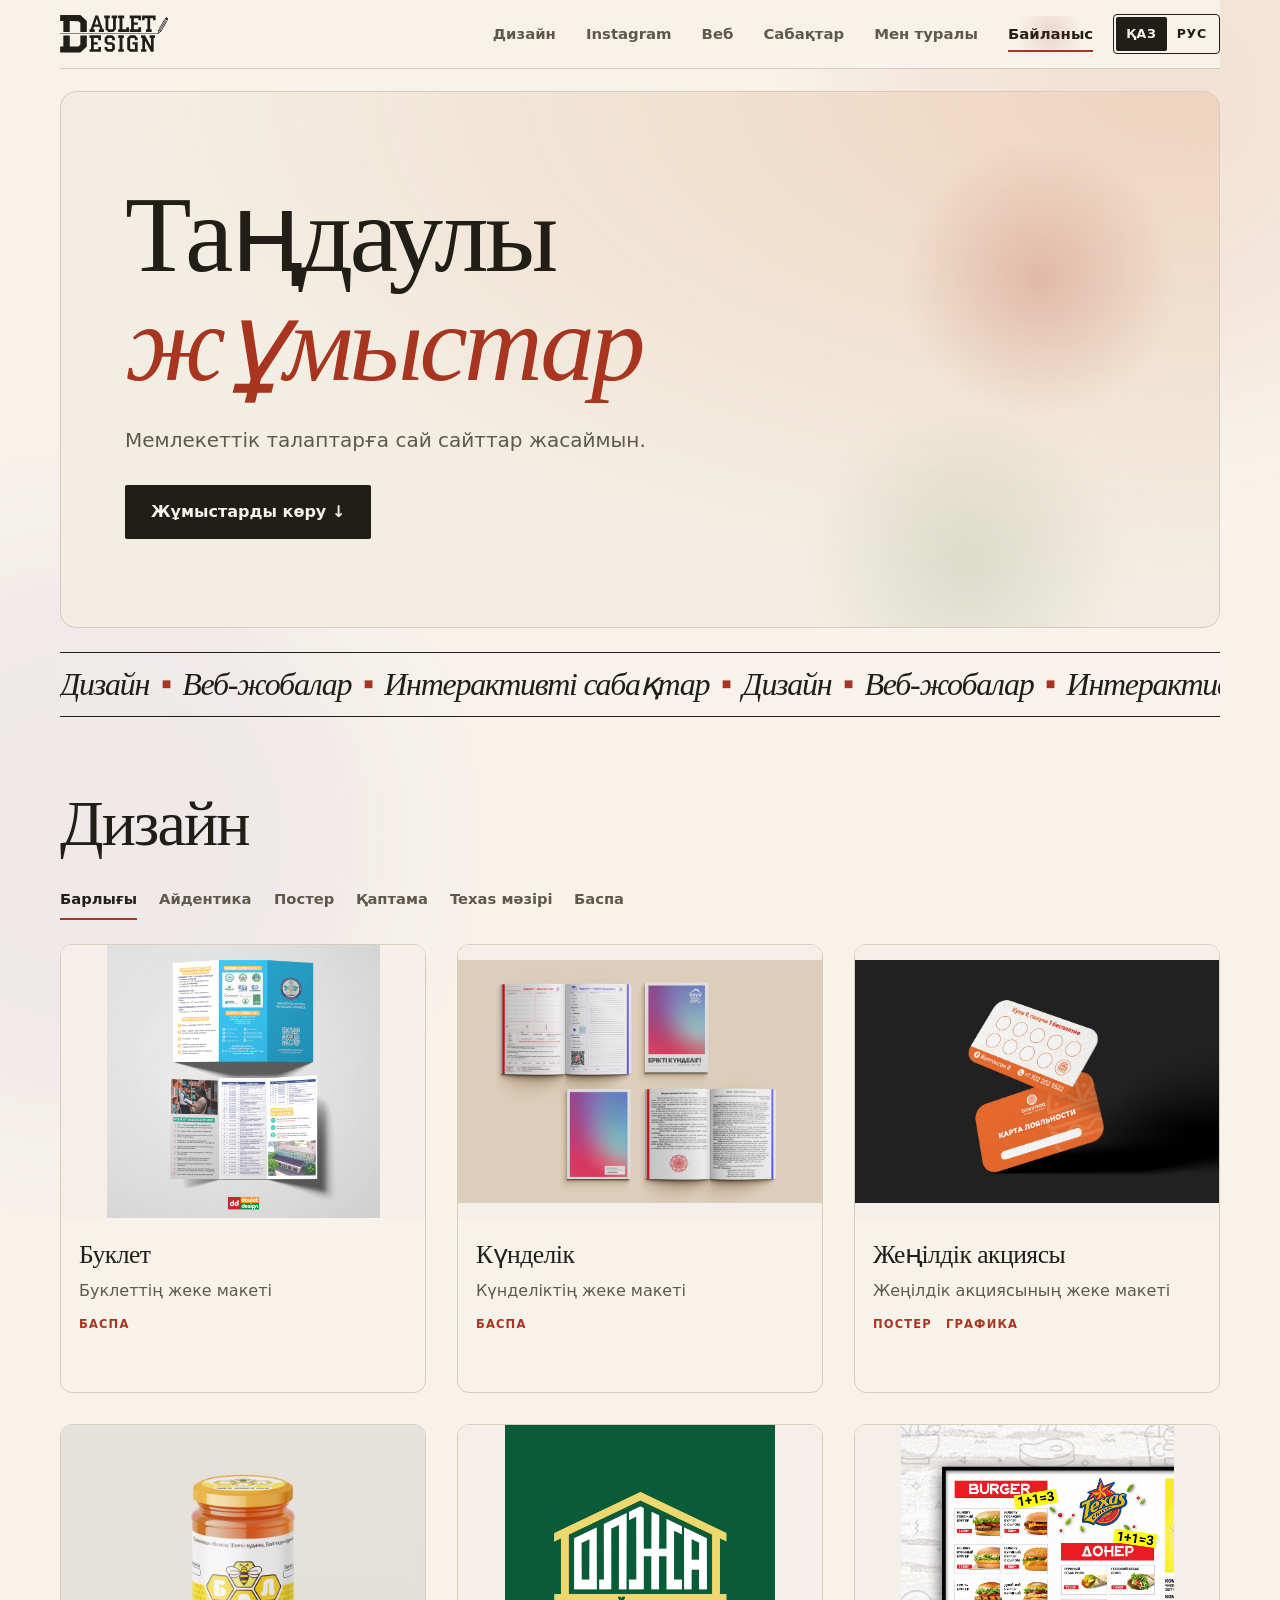
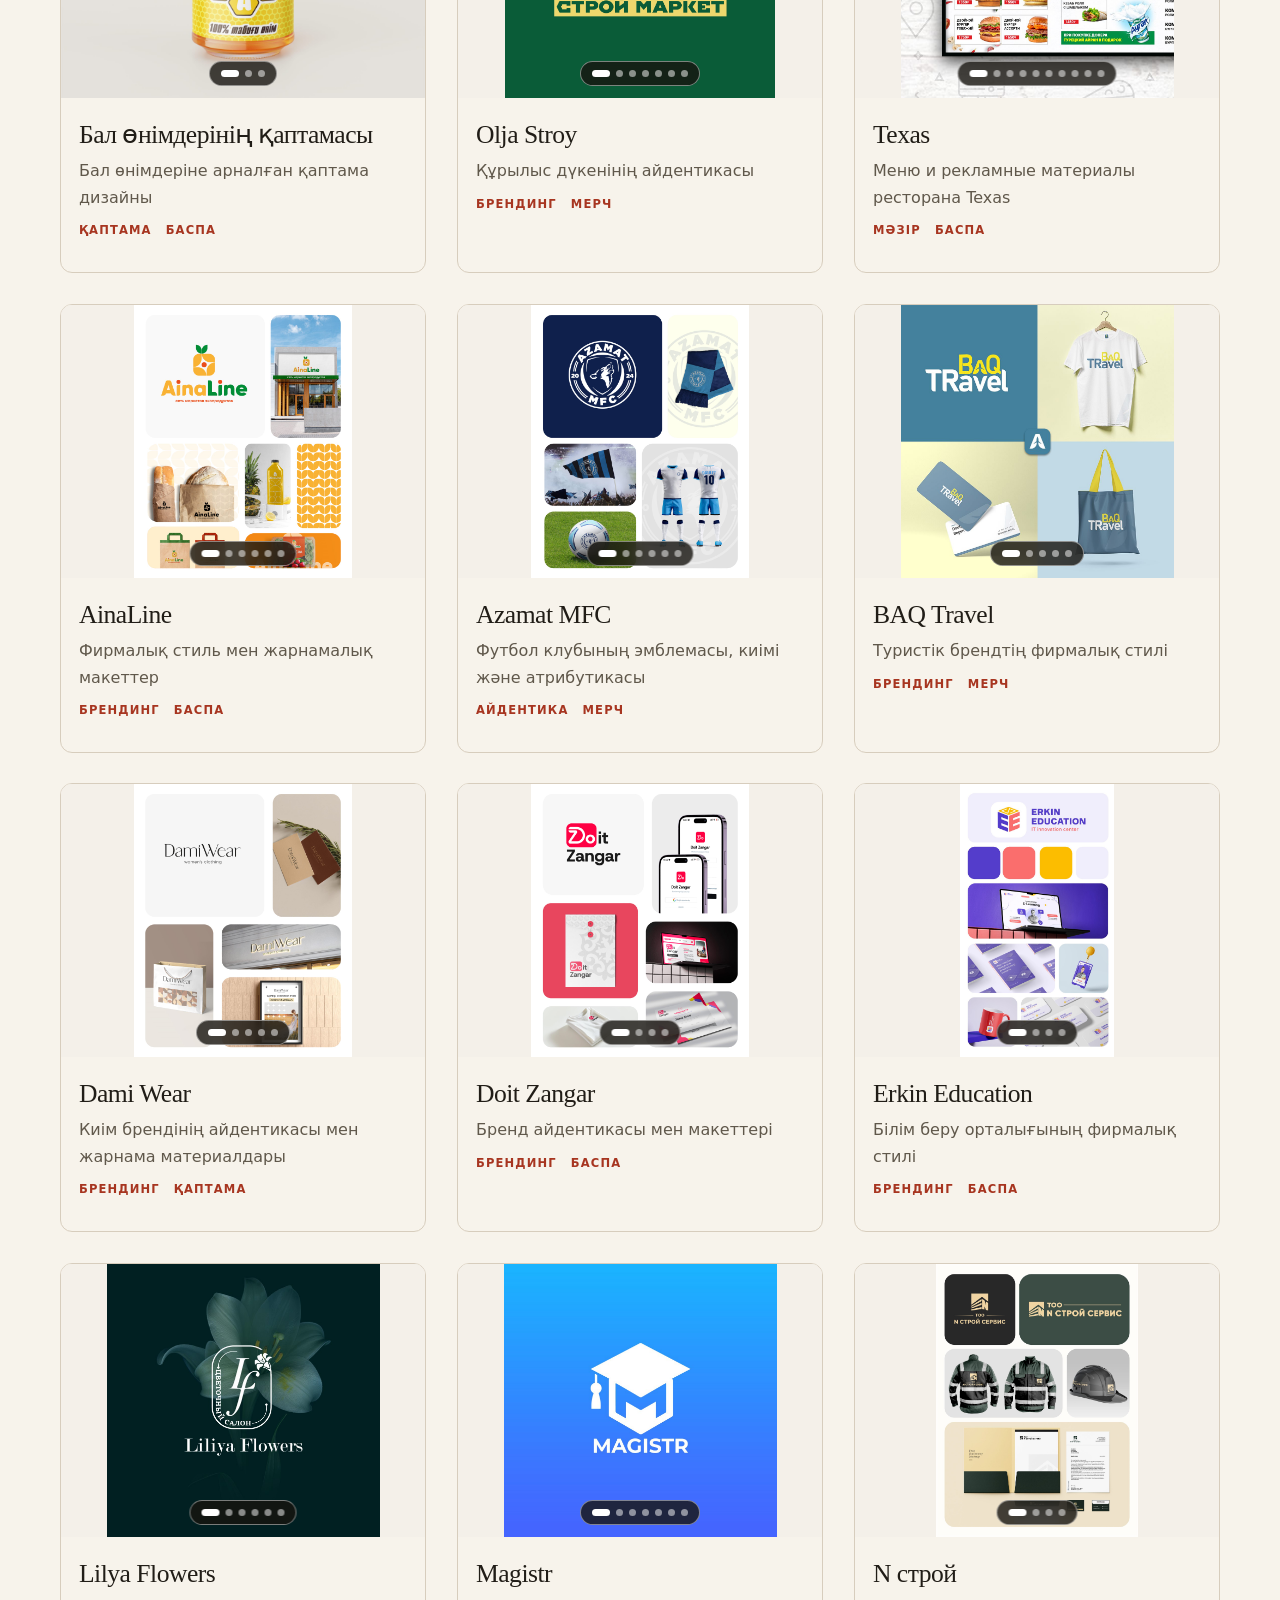
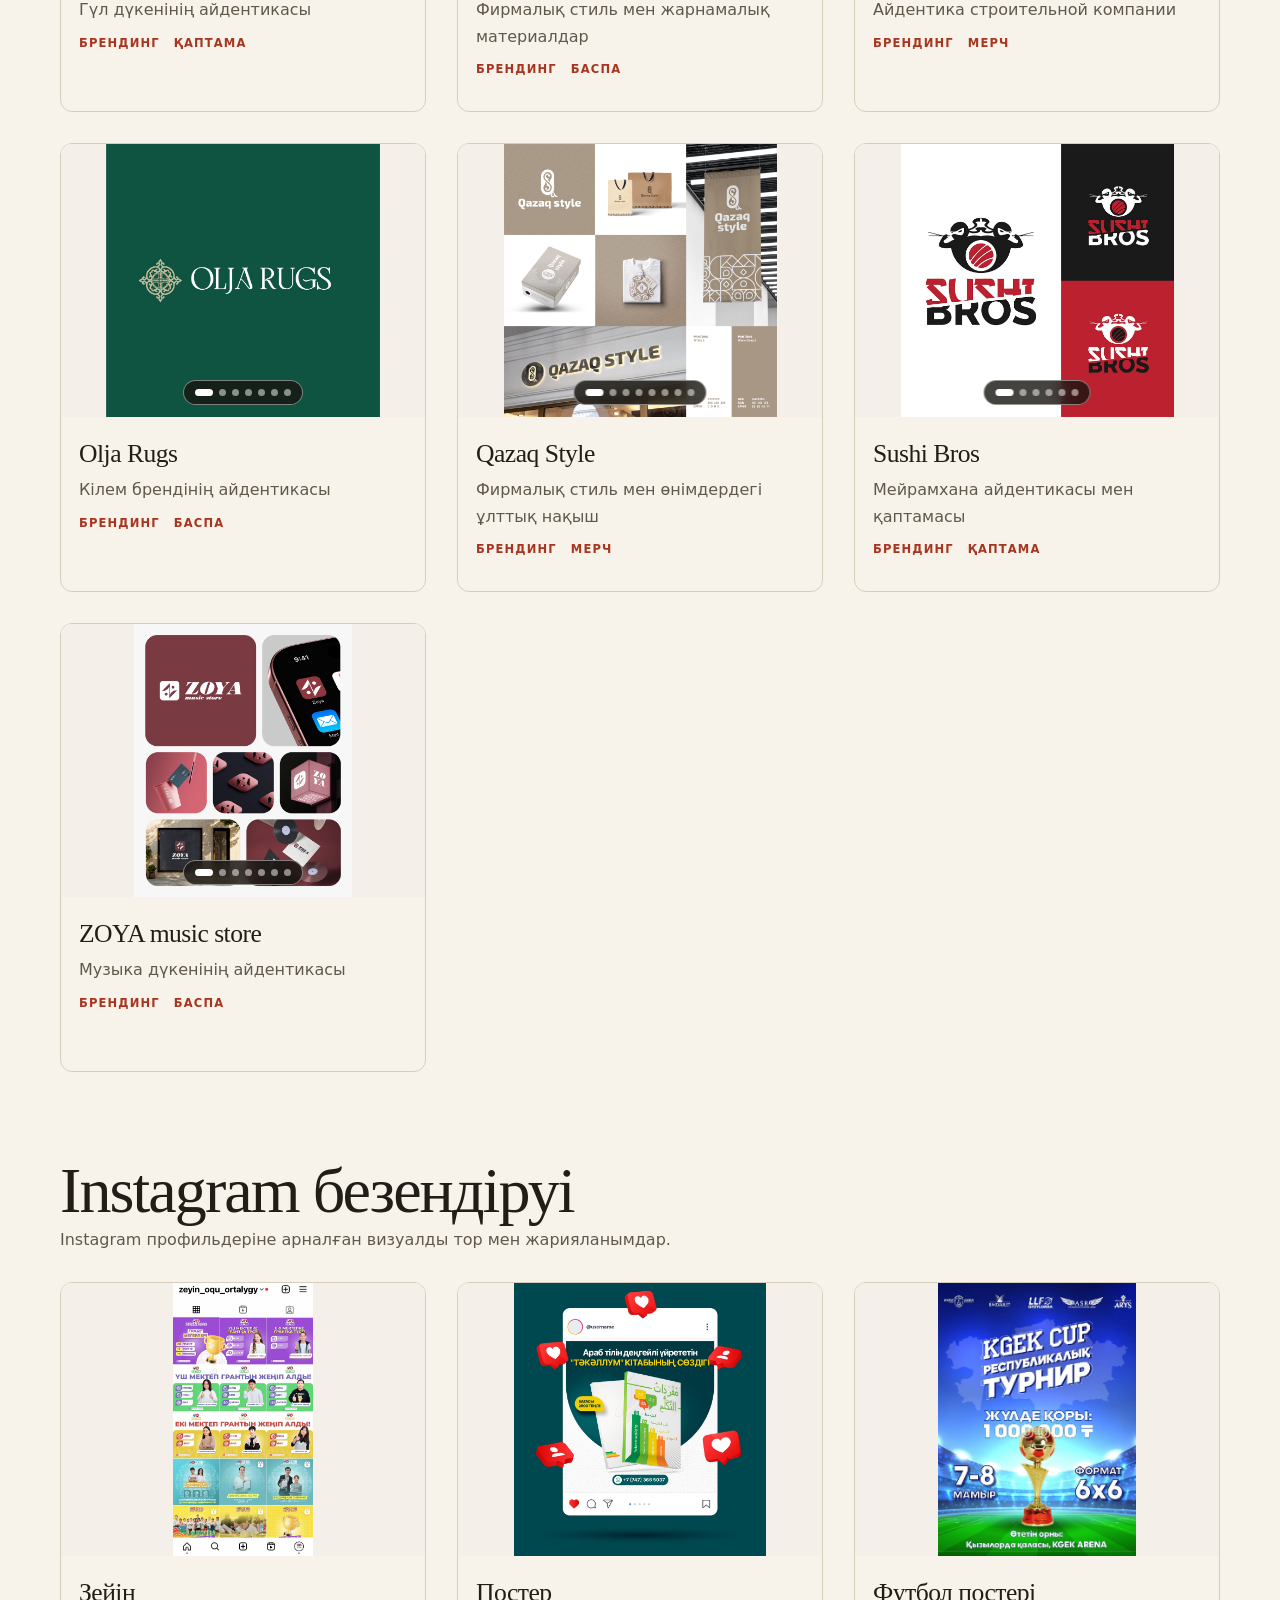
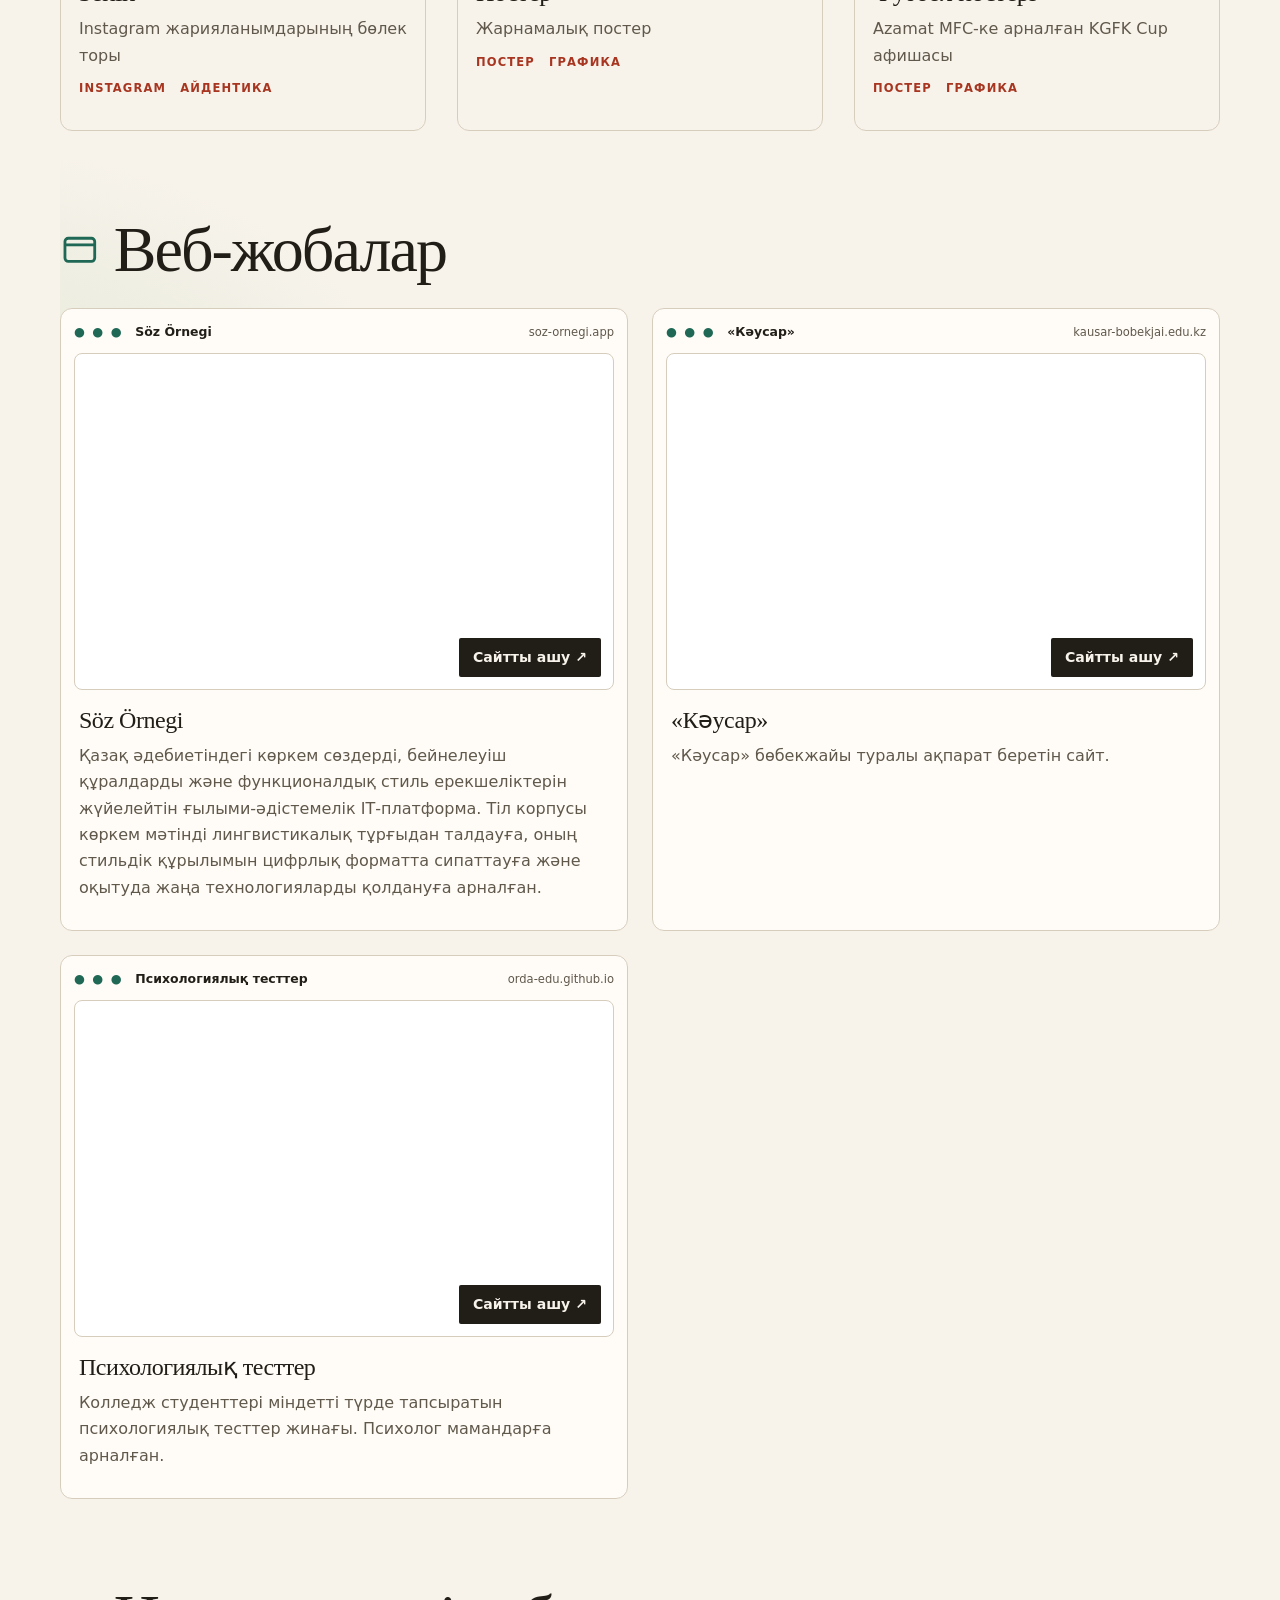
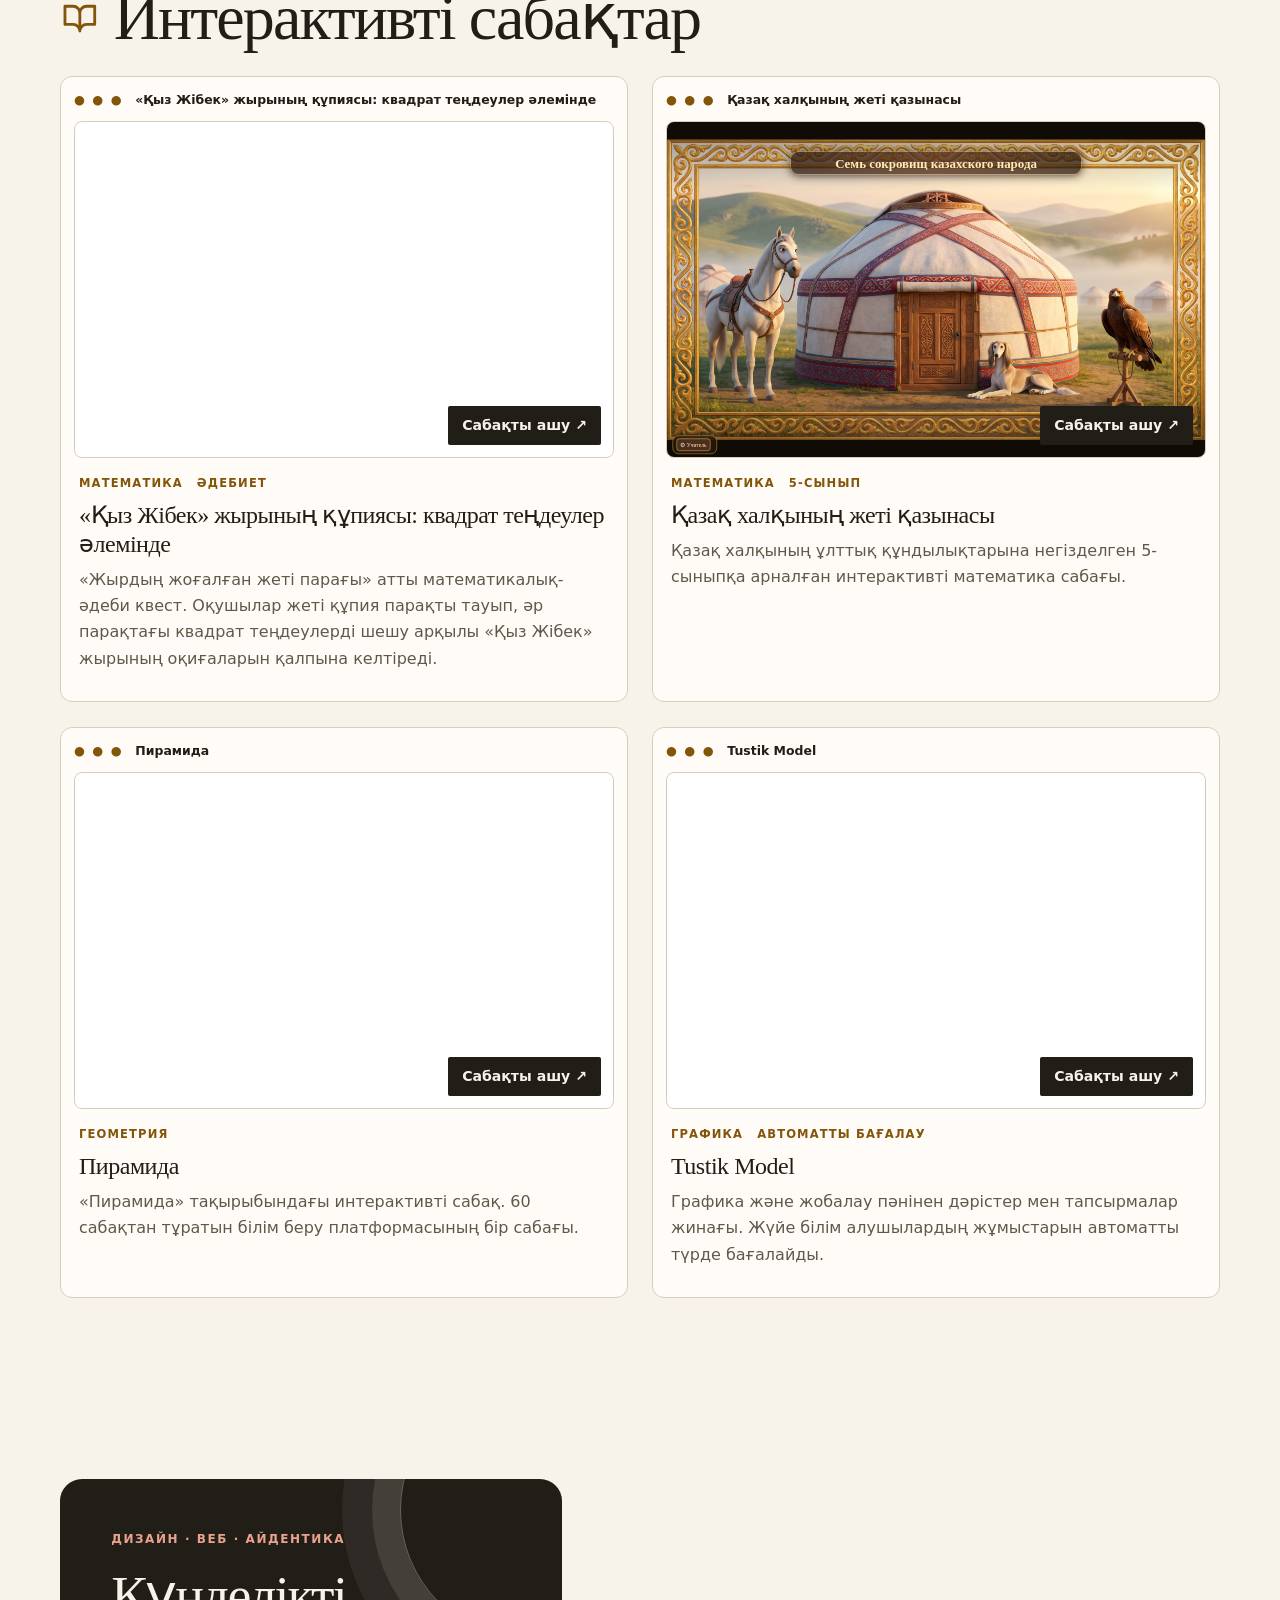
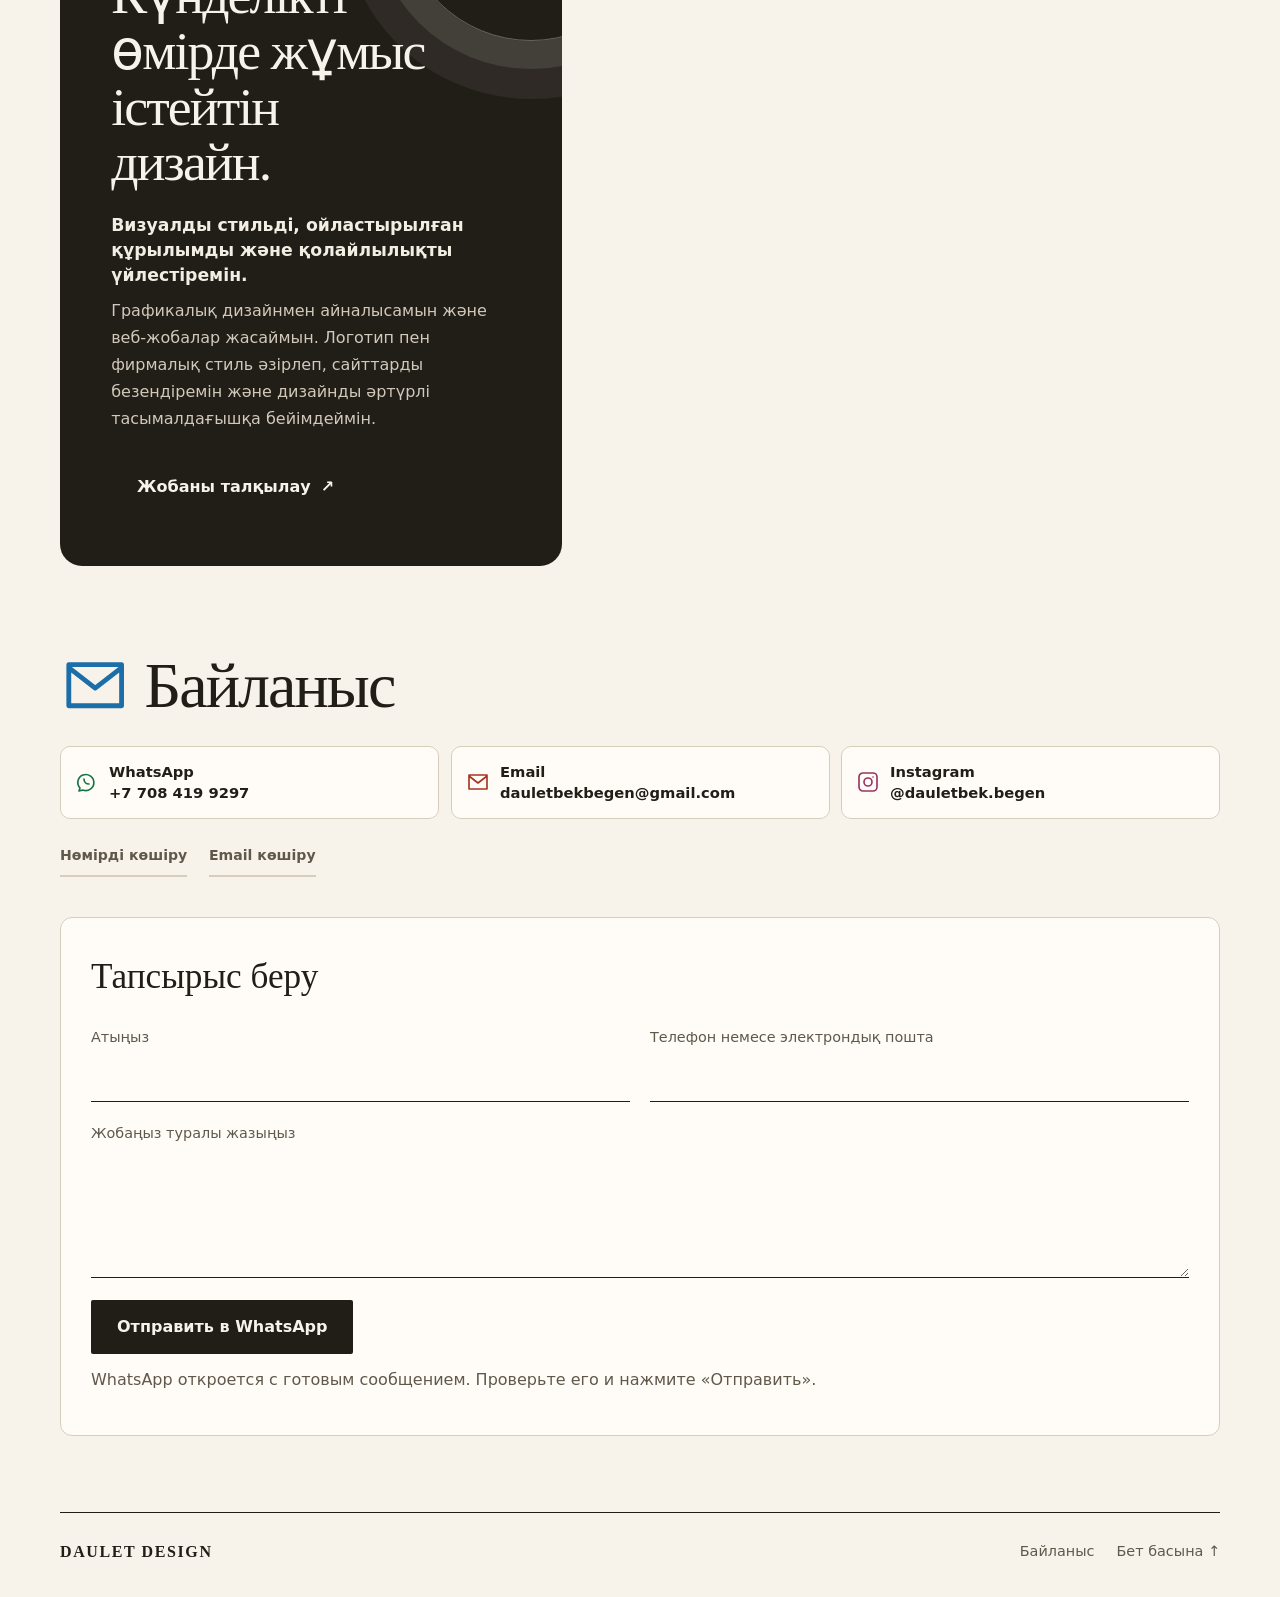
==== commit 4f2978e7: "Improve responsive project galleries and mobile navigation" ====
--- a/index.html
+++ b/index.html
@@ -85,12 +85,6 @@
 .case-copy h3{font-size:1.7rem;letter-spacing:-.02em;margin-bottom:2px}
 .case-copy p{margin-bottom:10px}
 .design-case .tags span{color:var(--accent)}
-.gallery-open{align-self:flex-start;font:inherit;font-weight:700;color:var(--ink);background:none;border:0;border-bottom:2px solid var(--accent);padding:2px 0;cursor:pointer;transition:color .2s}
-.gallery-open:hover{color:var(--accent)}
-.gallery-close{font:inherit;font-weight:700;color:var(--paper);background:var(--ink);border:0;border-radius:2px;padding:9px 16px;cursor:pointer}
-.gallery-close:hover{background:var(--accent)}
-.gallery-source{display:none}
-.extras{display:grid;grid-template-columns:repeat(2,minmax(0,1fr));gap:12px}
 .instagram-intro{max-width:62ch;color:var(--muted);margin:-8px 0 28px}
 .lightbox{width:min(96vw,1500px);max-width:none;height:min(94vh,1050px);max-height:none;padding:0;border:1px solid #ffffff24;border-radius:12px;background:#111;color:#fff;overflow:hidden}
 .lightbox::backdrop{background:rgba(8,8,10,.92);backdrop-filter:blur(10px)}
@@ -188,7 +182,6 @@
 .case-copy h3{font-size:1.5rem}
 .contact-links a{gap:16px;padding:16px 0}
 .order-fields{grid-template-columns:minmax(0,1fr)}
-.extras{grid-template-columns:minmax(0,1fr)}
 dialog{width:calc(100% - 16px)}
 .gallery-head{padding:12px 14px}.gallery-content{padding:12px 14px 16px}
 footer{margin-top:44px;padding:22px 0 12px}
@@ -209,7 +202,7 @@
 .design-case{display:grid;grid-template-rows:auto 1fr;overflow:hidden;border:1px solid var(--line);border-radius:12px;background:#fffcf7}
 .design-case:nth-child(even){margin-top:0}
 .design-case>.art{box-shadow:none;aspect-ratio:5/4;border-bottom:1px solid var(--line)}
-.case-copy{padding:16px 19px 20px}.gallery-open{margin-top:auto;min-height:40px}
+.case-copy{padding:16px 19px 20px}
 .online-project{min-width:0;padding:13px 13px 17px;border:1px solid var(--line);border-radius:12px;background:#fffcf7}
 .online-project>p,.online-project>h3,.online-project>.tags{margin-left:5px;margin-right:5px}
 .preview-view{border-radius:8px;box-shadow:none;border:1px solid var(--line)}
@@ -249,7 +242,7 @@
 @keyframes scrollTicker{from{transform:translateX(0)}to{transform:translateX(-50%)}}
 @media(prefers-reduced-motion:reduce){.ticker-track{animation:none}}
 
-.extras video{display:block;width:100%;height:auto;grid-column:1/-1;max-height:70vh;background:#111}.video-item{margin:0;grid-column:1/-1}.video-item figcaption{padding-top:8px;color:var(--muted,#777)}
+.video-item{margin:0;grid-column:1/-1}.video-item figcaption{padding-top:8px;color:var(--muted,#777)}
 
 /* About: editorial intro and service tiles */
 #about .about-layout{display:grid;grid-template-columns:minmax(0,.88fr) minmax(0,1.12fr);gap:18px;margin-top:28px;align-items:stretch}
@@ -267,13 +260,48 @@
 #about .about-services p{margin:0;color:var(--muted);font-size:.92rem;line-height:1.55}
 @media(max-width:820px){#about .about-layout{grid-template-columns:1fr}#about .about-intro{min-height:360px}}
 @media(max-width:700px){#about .about-services{grid-template-columns:1fr}#about .about-services article{padding:20px}#about .about-number{margin-bottom:14px}}
+/* Larger single-row mobile navigation */
+@media(max-width:820px){
+ nav{grid-template-columns:repeat(6,minmax(0,1fr));grid-auto-flow:column;grid-template-rows:1fr;padding:7px 4px calc(8px + env(safe-area-inset-bottom))}
+ nav a{flex-direction:column;gap:4px;min-height:58px;padding:5px 1px;font-size:clamp(.58rem,2.7vw,.74rem);line-height:1.1}
+ nav a span{max-width:100%;overflow:hidden;text-overflow:ellipsis;white-space:nowrap}
+ .nav-ico{flex:0 0 18px;width:18px;height:18px}
+}
+@media(max-width:360px){nav a{font-size:.56rem}.nav-ico{flex-basis:16px;width:16px;height:16px}}
+/* Responsive in-card galleries */
+#design .design-grid,#instagram .design-grid{grid-template-columns:repeat(auto-fit,minmax(min(100%,300px),1fr));align-items:stretch;gap:clamp(18px,2.4vw,34px)}
+#design .design-case,#instagram .design-case{display:flex;flex-direction:column;min-width:0;height:100%;margin-top:0;border:1px solid var(--line);background:var(--paper);overflow:hidden}
+#design .design-case:nth-child(even),#instagram .design-case:nth-child(even){margin-top:0}
+.design-case[hidden]{display:none}
+.case-gallery{position:relative;min-width:0;aspect-ratio:4/3;overflow:hidden;background:#f4f0e9}
+.case-gallery-track{display:flex;width:100%;height:100%;overflow-x:auto;overflow-y:hidden;scroll-snap-type:x mandatory;scroll-behavior:smooth;overscroll-behavior-x:contain;scrollbar-width:none;touch-action:pan-x;outline-offset:-4px}
+.case-gallery-track::-webkit-scrollbar{display:none}
+.case-gallery-track>.art,.case-gallery-video{display:block;flex:0 0 100%;width:100%;height:100%;scroll-snap-align:start;background:#f4f0e9}
+.case-gallery-track>.art{box-shadow:none!important}
+.case-gallery-track>.art img{width:100%;height:100%;object-fit:contain;transition:transform .5s ease}
+.case-gallery-track>.art:hover img{transform:scale(1.025)}
+.case-gallery-video{display:grid;place-items:center;background:#111}
+.case-gallery-video .video-item{width:100%;height:100%;display:flex;flex-direction:column;justify-content:center;margin:0}
+.case-gallery-video video{display:block;width:100%;height:100%;max-height:none;object-fit:contain;background:#111}
+.case-gallery-video figcaption{position:absolute;left:-9999px}
+.case-gallery-hint{position:absolute;left:50%;bottom:12px;transform:translateX(-50%);max-width:calc(100% - 24px);padding:8px 11px;border:1px solid #ffffff70;border-radius:999px;background:#17140fcc;backdrop-filter:blur(8px);pointer-events:none}
+.case-gallery-dots{display:flex;align-items:center;justify-content:center;gap:6px}
+.case-gallery-dot{display:block;width:7px;height:7px;border-radius:50%;background:#ffffff80;transition:width .2s ease,background-color .2s ease}
+.case-gallery-dot.is-active{width:18px;border-radius:999px;background:#fff}
+.case-gallery-track{cursor:grab;user-select:none;-webkit-user-select:none}
+.case-gallery-track.is-dragging{cursor:grabbing;scroll-snap-type:none}
+.case-gallery-track>.art img{-webkit-user-drag:none;user-select:none}
+#design .case-copy,#instagram .case-copy{flex:1;padding:16px 18px 20px}
+.case-copy h3{font-size:clamp(1.25rem,2vw,1.65rem)}
+@media(max-width:700px){#design .design-grid,#instagram .design-grid{grid-template-columns:minmax(0,1fr);gap:22px}#design .case-gallery,#instagram .case-gallery{aspect-ratio:4/3}#design .case-copy,#instagram .case-copy{padding:14px 16px 18px}}
+@media(prefers-reduced-motion:reduce){.case-gallery-track{scroll-behavior:auto}.case-gallery-track>.art img{transition:none}}
 </style>
 <link rel="stylesheet" href="./animation.css">
 <body id="top"><div class="scroll-progress" aria-hidden="true"></div><div class="vector-layer" aria-hidden="true">
   <div class="float-card card-one"></div>
   <div class="float-card card-two"></div>
   <div class="float-card card-three"></div>
-</div><header><a class="brand" href="#top" aria-label="Портфолио, в начало"><svg viewBox="0 0 1572.093 546" fill="currentColor" role="img" aria-label="Авторский логотип" focusable="false"><path d="M296.512 0.5 C326.842 30.83 359.632 58.62 390.012 89 L390.512 248 L296.512 248 L296.012 116 L269.512 89.5 L141.512 89 L141.512 248 L48.512 248 L48.512 89 L1.512 89 L1.512 0 Z"/><path d="M445.423 209 L515.194 8.504 L554.479 8 C557.1 22.034 563.807 35.822 568.441 49.299 C580.114 83.246 591.707 117.213 603.703 151.047 C608.516 164.623 613.401 178.167 617.96 191.844 C619.875 197.589 622.389 203.016 623.57 209 L639.512 209 L639.512 248 L564.512 248 L564.512 209 L587.352 209 C583.276 196.877 576.809 184.569 574.482 172 L495.178 172.502 C491.174 184.513 484.864 196.581 482.464 209 L505.512 209 L505.512 248 L430.512 248 L430.512 209 Z M535.07 55.842 C528.71 70.11 524.73 85.847 519.789 100.668 C515.618 113.183 509.952 126.044 507.467 139 L562.349 139 Z"/><path d="M725.512 8 L725.006 46.488 L703.512 47 L704.012 197 C707.817 200.805 712.206 204.447 715.116 208.994 C722.105 208.919 757.661 210.021 761.509 208.205 C765.306 206.413 769.058 200.954 772.012 198 L772.512 47 L751.512 47 L751.512 8 L833.512 8 L833.006 46.487 L813.512 47 L813.012 211 L773.512 247.5 L702.512 247.5 C693.897 238.885 684.785 230.967 675.838 222.798 C671.572 218.902 668.037 214.061 663.012 211.12 L662.512 47 L643.512 47 L643.512 8 Z"/><path d="M934.512 8 L934.512 47 L908.512 47 L908.512 209 L965.512 209 L965.512 178 L1004.512 178 L1004.512 248 L846.512 248 L846.512 209 L866.512 209 L866.512 47 L846.512 47 L846.512 8 Z"/><path d="M1180.512 8 L1180.512 78 L1141.512 78 L1141.512 47 L1075.512 47 L1075.512 108 L1132.512 108 L1132.512 141 L1075.512 141 L1075.512 209 L1141.512 209 L1141.512 178 L1180.512 178 L1180.512 248 L1014.512 248 L1014.512 209 L1035.512 209 L1035.512 47 L1014.512 47 L1014.512 8 Z"/><path d="M1391.512 8 L1391.512 78 L1354.512 78 L1354.512 47 L1312.512 47 L1312.512 209 L1334.512 209 L1334.512 248 L1252.512 248 L1252.512 209 L1272.512 209 L1272.512 47 L1231.512 47 L1231.512 78 L1194.512 78 L1194.512 8 Z"/><path d="M1563.088 82.458 C1552.999 75.413 1534.683 64.331 1523.485 59.726 C1525.074 52.326 1531.521 41.515 1538.998 38.826 C1549.812 34.936 1566.799 43.442 1570.87 53.846 C1575.207 64.93 1566.916 72.928 1563.088 82.458 Z"/><path d="M1.087 269.5 L927.597 269.5 L1234.107 269.5 C1297.015 269.5 1360.013 270.516 1422.89 268.488 C1425.869 256.569 1427.156 244.03 1429.021 231.885 C1429.77 227.006 1429.807 221.243 1431.833 216.691 C1436.975 205.143 1444.97 194.245 1451.32 183.314 C1467.606 155.281 1483.802 127.179 1499.601 98.867 C1505.495 88.305 1513.313 78.091 1517.813 66.839 C1519.713 67.64 1524.89 69.127 1525.773 71.216 C1526.361 72.605 1513.211 94.963 1511.395 98.182 C1494.895 127.422 1478.221 156.824 1460.8 185.524 C1457.828 190.421 1442.066 215.139 1444.402 219.166 C1445.552 221.15 1448.81 220.5 1450.684 220.5 C1471.068 184.479 1492.49 149.072 1512.59 112.887 C1519.41 100.609 1528.368 88.849 1533.844 75.898 L1542.392 80.241 C1535.612 93.799 1527.252 106.604 1519.686 119.717 C1507.46 140.907 1495.922 162.57 1483.222 183.478 C1478.068 191.963 1473.296 200.652 1468.349 209.263 C1465.713 213.852 1461.789 218.641 1460.248 223.756 C1459.664 225.693 1460.071 228.058 1460.206 230.026 C1462.098 229.868 1465.272 230.173 1466.907 228.978 C1470.231 226.548 1482.478 201.881 1485.848 196.446 C1500.551 172.73 1513.815 147.996 1527.66 123.763 C1534.964 110.979 1544.457 98.213 1549.935 84.539 C1552.69 86.465 1555.283 87.945 1558.412 89.199 C1542.677 120.671 1522.802 150.175 1505.612 180.848 C1498.088 194.274 1490.123 207.437 1482.61 220.851 C1479.126 227.071 1476.118 235.429 1471.3 240.685 C1464.136 248.501 1453.643 254.212 1445.332 260.779 C1438.773 265.962 1432.253 272.697 1424.559 276.19 C1420.527 278.019 1363.188 276.5 1353.932 276.5 L1177.677 276.5 L558.158 276.5 L185.646 276.5 L43.142 276.5 C37.795 276.5 3.238 277.513 1.122 275.964 C-0.972 274.431 0.375 271.365 1.087 269.5 Z M1440.527 229.881 L1434.379 258.615 C1441.094 251.957 1448.979 243.116 1457.219 238.487 C1451.715 235.445 1446.737 231.311 1440.527 229.881 Z"/><path d="M596.512 296 L596.512 366 L557.512 366 L557.512 335 L491.512 335 L491.512 396 L548.512 396 L548.512 429 L491.512 429 L491.512 497 L557.512 497 L557.512 466 L596.512 466 L596.512 536 L430.512 536 L430.512 497 L451.512 497 L451.512 335 L430.512 335 L430.512 296 Z"/><path d="M689.512 466 L690.012 486 L701.512 496.5 L747.512 496.5 C751.146 492.866 754.573 488.74 759.012 486.102 L759.012 445 L747.512 433.5 L686.512 432.5 C674.476 420.464 662.002 408.99 650.012 397 L650.012 333 L686.512 296.5 L762.512 296.5 C768.016 302.004 797.606 329.737 798.884 334.455 C800.863 341.759 799.384 357.795 799.512 366 L759.512 366 C759.402 361.596 760.461 349.52 758.707 345.973 C756.822 342.165 751.504 338.492 748.512 335.5 L701.777 335.5 C697.672 338.933 693.823 342.189 690.012 346 L690.012 385 C693.395 388.383 697.053 393.417 701.603 395.257 C705.356 396.773 711.709 395.673 715.752 395.741 L760.512 396.5 C773.041 409.029 786.459 420.447 799.012 433 L799.012 499 C787.013 510.999 775.441 523.571 763.512 535.5 L688.512 535.5 C676.016 523.004 662.498 511.486 650.012 499 L649.512 466 Z"/><path d="M929.512 296 L929.512 335 L909.512 335 L909.512 497 L929.512 497 L929.512 536 L847.512 536 L847.512 497 L867.512 497 L867.512 335 L847.512 335 L847.512 296 Z"/><path d="M1018.512 296.5 L1091.512 296.5 C1096.58 301.568 1128.589 331.926 1129.809 335.217 C1131.792 340.568 1130.404 359.304 1130.512 366 L1090.512 366 C1090.411 361.948 1091.388 348.824 1089.611 345.797 C1087.385 342.004 1082.614 338.602 1079.512 335.5 L1031.512 335.5 L1021.012 346 L1021.012 486 L1031.512 496.5 L1090.512 497 L1090.512 429 L1055.512 429 L1055.512 396 L1130.512 396 L1130.512 536 L1019.512 535.5 C1006.361 522.37 992.215 510.203 979.012 497 L979.012 334 C991.823 321.19 1005.645 309.367 1018.512 296.5 Z"/><path d="M1238.25 296 C1244.084 310.199 1253.052 323.504 1260.454 336.923 C1274.038 361.551 1286.927 386.531 1300.591 411.116 C1306.985 422.619 1319.975 442.255 1323.569 454 L1324.512 453.943 L1324.512 335 L1305.018 334.487 L1304.512 296 L1382.512 296 L1382.512 335 L1363.512 335 L1363.512 536 L1325.292 536 C1317.919 525.602 1312.558 513.364 1306.561 502.12 C1295.083 480.602 1283.482 458.932 1271.359 437.754 C1263.124 423.368 1255.388 408.7 1247.54 394.083 C1244.63 388.661 1240.078 382.976 1238.514 377.009 L1237.521 377 L1237.512 497 L1257.512 497 L1257.512 536 L1179.512 536 L1179.512 497 L1198.512 497 L1198.512 335 L1179.512 335 L1179.512 296 Z"/><path d="M48.512 458 L48.512 298 L142.512 298 L142.512 458 L269.512 457.5 L296.012 431 L296.512 298 L390.512 298 L390.012 459.012 C359.977 488.593 327.337 515.675 297.512 545.5 L1.512 546 L1.512 458 Z"/></svg></a><nav aria-label="Навигация"><a href="#design"><svg class="nav-ico" viewBox="0 0 24 24" fill="none" stroke="currentColor" stroke-width="1.7" stroke-linecap="round" stroke-linejoin="round" aria-hidden="true"><path d="m14 5 5 5M4 20l5-1L20 8l-4-4L5 15z"/></svg><span>Дизайн</span></a><a href="#instagram"><svg class="nav-ico" viewBox="0 0 24 24" fill="none" stroke="currentColor" stroke-width="1.7" stroke-linecap="round" stroke-linejoin="round" aria-hidden="true"><rect x="3" y="3" width="18" height="18" rx="5"/><circle cx="12" cy="12" r="4"/><circle cx="18" cy="6" r="1" fill="currentColor" stroke="none"/></svg><span>Instagram</span></a><a href="#works"><svg class="nav-ico" viewBox="0 0 24 24" fill="none" stroke="currentColor" stroke-width="1.7" stroke-linecap="round" stroke-linejoin="round" aria-hidden="true"><rect x="3" y="5" width="18" height="14" rx="2"/><path d="M3 9h18"/></svg><span>Веб</span></a><a href="#lessons"><svg class="nav-ico" viewBox="0 0 24 24" fill="none" stroke="currentColor" stroke-width="1.7" stroke-linecap="round" stroke-linejoin="round" aria-hidden="true"><path d="M3 5h5a4 4 0 0 1 4 4v11a4 4 0 0 0-4-4H3zm18 0h-5a4 4 0 0 0-4 4v11a4 4 0 0 1 4-4h5z"/></svg><span>Уроки</span></a><a href="#about"><svg class="nav-ico" viewBox="0 0 24 24" fill="none" stroke="currentColor" stroke-width="1.7" stroke-linecap="round" stroke-linejoin="round" aria-hidden="true"><circle cx="12" cy="8" r="3"/><path d="M5 20v-2a7 7 0 0 1 14 0v2"/></svg><span>Обо мне</span></a><a href="#contact"><svg class="nav-ico" viewBox="0 0 24 24" fill="none" stroke="currentColor" stroke-width="1.7" stroke-linecap="round" stroke-linejoin="round" aria-hidden="true"><path d="M3 5h18v14H3z M3 6l9 7 9-7"/></svg><span>Связаться</span></a></nav><div class="languages" role="group" aria-label="Тіл / Язык" data-active="kk"><button type="button" data-language="kk" lang="kk" aria-pressed="false">ҚАЗ</button><button type="button" data-language="ru" lang="ru" aria-pressed="true">РУС</button></div></header><main><div class="hero"><h1>Избранные <span>работы</span></h1><p>Создаю сайты в соответствии с государственными требованиями.</p><a class="button" href="#design">К работам ↓</a></div><div class="ticker" aria-label="Бегущая строка" aria-live="off"><div class="ticker-track"><div class="ticker-group"><span>Дизайн</span><span class="separator" aria-hidden="true"></span><span>Веб-проекты</span><span class="separator" aria-hidden="true"></span><span>Интерактивные уроки</span><span class="separator" aria-hidden="true"></span><span>Дизайн</span><span class="separator" aria-hidden="true"></span><span>Веб-проекты</span><span class="separator" aria-hidden="true"></span><span>Интерактивные уроки</span><span class="separator" aria-hidden="true"></span></div><div class="ticker-group" aria-hidden="true"><span>Дизайн</span><span class="separator" aria-hidden="true"></span><span>Веб-проекты</span><span class="separator" aria-hidden="true"></span><span>Интерактивные уроки</span><span class="separator" aria-hidden="true"></span><span>Дизайн</span><span class="separator" aria-hidden="true"></span><span>Веб-проекты</span><span class="separator" aria-hidden="true"></span><span>Интерактивные уроки</span><span class="separator" aria-hidden="true"></span></div></div></div><section id="design"><h2>Дизайн</h2><div class="filters" role="group" aria-label="Фильтр работ"><button type="button" class="chip" data-filter="all" aria-pressed="true"><span>Все</span></button><button type="button" class="chip" data-filter="identity" aria-pressed="false"><span>Айдентика</span></button><button type="button" class="chip" data-filter="poster" aria-pressed="false"><span>Постер</span></button><button type="button" class="chip" data-filter="pack" aria-pressed="false"><span>Упаковка</span></button><button type="button" class="chip" data-filter="menu" aria-pressed="false"><span>Меню Texas</span></button><button type="button" class="chip" data-filter="print" aria-pressed="false"><span>Печать</span></button></div><div class="design-grid"><article class="design-case" data-cat="print"><a href="portfolio-assets/organized/standalone-booklet/01.jpg" class="art"><img src="portfolio-assets/organized/standalone-booklet/01.jpg" alt="Буклет" loading="lazy" decoding="async"></a><div class="case-copy"><h3>Буклет</h3><p>Отдельный макет буклета</p><div class="tags"><span>Печать</span></div></div></article><article class="design-case" data-cat="print"><a href="portfolio-assets/organized/standalone-calendar/01.jpg" class="art"><img src="portfolio-assets/organized/standalone-calendar/01.jpg" alt="Күнделік" loading="lazy" decoding="async"></a><div class="case-copy"><h3>Күнделік</h3><p>Отдельный макет күнделігі</p><div class="tags"><span>Печать</span></div></div></article><article class="design-case" data-cat="poster"><a href="portfolio-assets/organized/standalone-discount/01.jpg" class="art"><img src="portfolio-assets/organized/standalone-discount/01.jpg" alt="Скидочная акция" loading="lazy" decoding="async"></a><div class="case-copy"><h3>Скидочная акция</h3><p>Отдельный макет скидочной акции</p><div class="tags"><span>Постер</span><span>Графика</span></div></div></article><article class="design-case" data-cat="pack"><a href="portfolio-assets/organized/bal-packaging/01.jpg" class="art"><img src="portfolio-assets/organized/bal-packaging/01.jpg" alt="Бал упаковка" loading="lazy" decoding="async"></a><div class="case-copy"><h3>Бал упаковка</h3><p>Дизайн упаковки для продуктов из мёда</p><div class="tags"><span>Упаковка</span><span>Печать</span></div><button type="button" class="gallery-open" aria-haspopup="dialog">Другие макеты (2)</button><div class="gallery-source" hidden><div class="extras"><a href="portfolio-assets/organized/bal-packaging/02.jpg" class="art"><img src="portfolio-assets/organized/bal-packaging/02.jpg" alt="Бал упаковка — макет 2" loading="lazy" decoding="async"></a><a href="portfolio-assets/organized/bal-packaging/03.jpg" class="art"><img src="portfolio-assets/organized/bal-packaging/03.jpg" alt="Бал упаковка — макет 3" loading="lazy" decoding="async"></a></div></div></div></article><article class="design-case" data-cat="identity"><a href="portfolio-assets/organized/olja-stroy/01.jpg" class="art"><img src="portfolio-assets/organized/olja-stroy/01.jpg" alt="Olja Stroy" loading="lazy" decoding="async"></a><div class="case-copy"><h3>Olja Stroy</h3><p>Айдентика строительного магазина</p><div class="tags"><span>Брендинг</span><span>Мерч</span></div><button type="button" class="gallery-open" aria-haspopup="dialog">Другие макеты (6)</button><div class="gallery-source" hidden><div class="extras"><a href="portfolio-assets/organized/olja-stroy/02.jpg" class="art"><img src="portfolio-assets/organized/olja-stroy/02.jpg" alt="Olja Stroy — макет 2" loading="lazy" decoding="async"></a><a href="portfolio-assets/organized/olja-stroy/03.jpg" class="art"><img src="portfolio-assets/organized/olja-stroy/03.jpg" alt="Olja Stroy — макет 3" loading="lazy" decoding="async"></a><a href="portfolio-assets/organized/olja-stroy/04.jpg" class="art"><img src="portfolio-assets/organized/olja-stroy/04.jpg" alt="Olja Stroy — макет 4" loading="lazy" decoding="async"></a><a href="portfolio-assets/organized/olja-stroy/05.jpg" class="art"><img src="portfolio-assets/organized/olja-stroy/05.jpg" alt="Olja Stroy — макет 5" loading="lazy" decoding="async"></a><a href="portfolio-assets/organized/olja-stroy/06.jpg" class="art"><img src="portfolio-assets/organized/olja-stroy/06.jpg" alt="Olja Stroy — макет 6" loading="lazy" decoding="async"></a><a href="portfolio-assets/organized/olja-stroy/07.jpg" class="art"><img src="portfolio-assets/organized/olja-stroy/07.jpg" alt="Olja Stroy — макет 7" loading="lazy" decoding="async"></a></div></div></div></article><article class="design-case" data-cat="menu print"><a href="portfolio-assets/organized/texas-menu/01.jpg" class="art"><img src="portfolio-assets/organized/texas-menu/01.jpg" alt="Texas" loading="lazy" decoding="async"></a><div class="case-copy"><h3>Texas</h3><p>Меню и рекламные материалы ресторана Texas</p><div class="tags"><span>Меню</span><span>Печать</span></div><button type="button" class="gallery-open" aria-haspopup="dialog">Другие макеты (9)</button><div class="gallery-source" hidden><div class="extras"><a href="portfolio-assets/organized/texas-menu/02.jpg" class="art"><img src="portfolio-assets/organized/texas-menu/02.jpg" alt="Texas — макет 2" loading="lazy" decoding="async"></a><a href="portfolio-assets/organized/texas-menu/03.jpg" class="art"><img src="portfolio-assets/organized/texas-menu/03.jpg" alt="Texas — макет 3" loading="lazy" decoding="async"></a><a href="portfolio-assets/organized/texas-menu/04.jpg" class="art"><img src="portfolio-assets/organized/texas-menu/04.jpg" alt="Texas — макет 4" loading="lazy" decoding="async"></a><a href="portfolio-assets/organized/texas-menu/05.jpg" class="art"><img src="portfolio-assets/organized/texas-menu/05.jpg" alt="Texas — макет 5" loading="lazy" decoding="async"></a><a href="portfolio-assets/organized/texas-menu/06.jpg" class="art"><img src="portfolio-assets/organized/texas-menu/06.jpg" alt="Texas — макет 6" loading="lazy" decoding="async"></a><a href="portfolio-assets/organized/texas-menu/07.jpg" class="art"><img src="portfolio-assets/organized/texas-menu/07.jpg" alt="Texas — макет 7" loading="lazy" decoding="async"></a><a href="portfolio-assets/organized/texas-menu/08.jpg" class="art"><img src="portfolio-assets/organized/texas-menu/08.jpg" alt="Texas — макет 8" loading="lazy" decoding="async"></a><a href="portfolio-assets/organized/texas-menu/09.jpg" class="art"><img src="portfolio-assets/organized/texas-menu/09.jpg" alt="Texas — макет 9" loading="lazy" decoding="async"></a><a href="portfolio-assets/organized/texas-menu/10.jpg" class="art"><img src="portfolio-assets/organized/texas-menu/10.jpg" alt="Texas — макет 10" loading="lazy" decoding="async"></a></div></div></div></article><article class="design-case" data-cat="identity"><a href="portfolio-assets/organized/ainaline/01.jpg" class="art"><img src="portfolio-assets/organized/ainaline/01.jpg" alt="AinaLine" loading="lazy" decoding="async"></a><div class="case-copy"><h3>AinaLine</h3><p>Фирменный стиль и рекламные макеты</p><div class="tags"><span>Брендинг</span><span>Печать</span></div><button type="button" class="gallery-open" aria-haspopup="dialog">Другие макеты (5)</button><div class="gallery-source" hidden><div class="extras"><a href="portfolio-assets/organized/ainaline/02.jpg" class="art"><img src="portfolio-assets/organized/ainaline/02.jpg" alt="AinaLine — макет 2" loading="lazy" decoding="async"></a><a href="portfolio-assets/organized/ainaline/03.jpg" class="art"><img src="portfolio-assets/organized/ainaline/03.jpg" alt="AinaLine — макет 3" loading="lazy" decoding="async"></a><a href="portfolio-assets/organized/ainaline/04.jpg" class="art"><img src="portfolio-assets/organized/ainaline/04.jpg" alt="AinaLine — макет 4" loading="lazy" decoding="async"></a><a href="portfolio-assets/organized/ainaline/05.jpg" class="art"><img src="portfolio-assets/organized/ainaline/05.jpg" alt="AinaLine — макет 5" loading="lazy" decoding="async"></a><a href="portfolio-assets/organized/ainaline/06.jpg" class="art"><img src="portfolio-assets/organized/ainaline/06.jpg" alt="AinaLine — макет 6" loading="lazy" decoding="async"></a></div></div></div></article><article class="design-case" data-cat="identity"><a href="portfolio-assets/organized/azamat-mfc/01.jpg" class="art"><img src="portfolio-assets/organized/azamat-mfc/01.jpg" alt="Azamat MFC" loading="lazy" decoding="async"></a><div class="case-copy"><h3>Azamat MFC</h3><p>Эмблема, форма и атрибутика футбольного клуба</p><div class="tags"><span>Айдентика</span><span>Мерч</span></div><button type="button" class="gallery-open" aria-haspopup="dialog">Другие макеты (4)</button><div class="gallery-source" hidden><div class="extras"><a href="portfolio-assets/organized/azamat-mfc/02.jpg" class="art"><img src="portfolio-assets/organized/azamat-mfc/02.jpg" alt="Azamat MFC — макет 2" loading="lazy" decoding="async"></a><a href="portfolio-assets/organized/azamat-mfc/03.jpg" class="art"><img src="portfolio-assets/organized/azamat-mfc/03.jpg" alt="Azamat MFC — макет 3" loading="lazy" decoding="async"></a><a href="portfolio-assets/organized/azamat-mfc/04.jpg" class="art"><img src="portfolio-assets/organized/azamat-mfc/04.jpg" alt="Azamat MFC — макет 4" loading="lazy" decoding="async"></a><a href="portfolio-assets/organized/azamat-mfc/05.jpg" class="art"><img src="portfolio-assets/organized/azamat-mfc/05.jpg" alt="Azamat MFC — макет 5" loading="lazy" decoding="async"></a><figure class="video-item"><video controls preload="none" aria-label="Видео Azamat MFC"><source src="portfolio-assets/organized/azamat-mfc/intro.mp4" type="video/mp4">Ваш браузер не поддерживает видео.</video><figcaption>Видео Azamat MFC</figcaption></figure></div></div></div></article><article class="design-case" data-cat="identity"><a href="portfolio-assets/organized/baq-travel/01.jpg" class="art"><img src="portfolio-assets/organized/baq-travel/01.jpg" alt="BAQ Travel" loading="lazy" decoding="async"></a><div class="case-copy"><h3>BAQ Travel</h3><p>Фирменный стиль туристического бренда</p><div class="tags"><span>Брендинг</span><span>Мерч</span></div><button type="button" class="gallery-open" aria-haspopup="dialog">Другие макеты (4)</button><div class="gallery-source" hidden><div class="extras"><a href="portfolio-assets/organized/baq-travel/02.jpg" class="art"><img src="portfolio-assets/organized/baq-travel/02.jpg" alt="BAQ Travel — макет 2" loading="lazy" decoding="async"></a><a href="portfolio-assets/organized/baq-travel/03.jpg" class="art"><img src="portfolio-assets/organized/baq-travel/03.jpg" alt="BAQ Travel — макет 3" loading="lazy" decoding="async"></a><a href="portfolio-assets/organized/baq-travel/04.jpg" class="art"><img src="portfolio-assets/organized/baq-travel/04.jpg" alt="BAQ Travel — макет 4" loading="lazy" decoding="async"></a><a href="portfolio-assets/organized/baq-travel/05.jpg" class="art"><img src="portfolio-assets/organized/baq-travel/05.jpg" alt="BAQ Travel — макет 5" loading="lazy" decoding="async"></a></div></div></div></article><article class="design-case" data-cat="identity"><a href="portfolio-assets/organized/damiwear/01.jpg" class="art"><img src="portfolio-assets/organized/damiwear/01.jpg" alt="Dami Wear" loading="lazy" decoding="async"></a><div class="case-copy"><h3>Dami Wear</h3><p>Айдентика бренда одежды и рекламные материалы</p><div class="tags"><span>Брендинг</span><span>Упаковка</span></div><button type="button" class="gallery-open" aria-haspopup="dialog">Другие макеты (4)</button><div class="gallery-source" hidden><div class="extras"><a href="portfolio-assets/organized/damiwear/02.jpg" class="art"><img src="portfolio-assets/organized/damiwear/02.jpg" alt="Dami Wear — макет 2" loading="lazy" decoding="async"></a><a href="portfolio-assets/organized/damiwear/03.png" class="art"><img src="portfolio-assets/organized/damiwear/03.png" alt="Dami Wear — макет 3" loading="lazy" decoding="async"></a><a href="portfolio-assets/organized/damiwear/04.png" class="art"><img src="portfolio-assets/organized/damiwear/04.png" alt="Dami Wear — макет 4" loading="lazy" decoding="async"></a><a href="portfolio-assets/organized/damiwear/05.png" class="art"><img src="portfolio-assets/organized/damiwear/05.png" alt="Dami Wear — макет 5" loading="lazy" decoding="async"></a></div></div></div></article><article class="design-case" data-cat="identity"><a href="portfolio-assets/organized/doit-zangar/01.jpg" class="art"><img src="portfolio-assets/organized/doit-zangar/01.jpg" alt="Doit Zangar" loading="lazy" decoding="async"></a><div class="case-copy"><h3>Doit Zangar</h3><p>Айдентика и макеты бренда</p><div class="tags"><span>Брендинг</span><span>Печать</span></div><button type="button" class="gallery-open" aria-haspopup="dialog">Другие макеты (3)</button><div class="gallery-source" hidden><div class="extras"><a href="portfolio-assets/organized/doit-zangar/02.jpg" class="art"><img src="portfolio-assets/organized/doit-zangar/02.jpg" alt="Doit Zangar — макет 2" loading="lazy" decoding="async"></a><a href="portfolio-assets/organized/doit-zangar/03.jpg" class="art"><img src="portfolio-assets/organized/doit-zangar/03.jpg" alt="Doit Zangar — макет 3" loading="lazy" decoding="async"></a><a href="portfolio-assets/organized/doit-zangar/04.jpg" class="art"><img src="portfolio-assets/organized/doit-zangar/04.jpg" alt="Doit Zangar — макет 4" loading="lazy" decoding="async"></a></div></div></div></article><article class="design-case" data-cat="identity"><a href="portfolio-assets/organized/erkin-education/01.jpg" class="art"><img src="portfolio-assets/organized/erkin-education/01.jpg" alt="Erkin Education" loading="lazy" decoding="async"></a><div class="case-copy"><h3>Erkin Education</h3><p>Фирменный стиль образовательного центра</p><div class="tags"><span>Брендинг</span><span>Печать</span></div><button type="button" class="gallery-open" aria-haspopup="dialog">Другие макеты (5)</button><div class="gallery-source" hidden><div class="extras"><a href="portfolio-assets/organized/erkin-education/02.jpg" class="art"><img src="portfolio-assets/organized/erkin-education/02.jpg" alt="Erkin Education — макет 2" loading="lazy" decoding="async"></a><a href="portfolio-assets/organized/erkin-education/03.jpg" class="art"><img src="portfolio-assets/organized/erkin-education/03.jpg" alt="Erkin Education — макет 3" loading="lazy" decoding="async"></a><a href="portfolio-assets/organized/erkin-education/04.jpg" class="art"><img src="portfolio-assets/organized/erkin-education/04.jpg" alt="Erkin Education — макет 4" loading="lazy" decoding="async"></a><a href="portfolio-assets/organized/erkin-education/05.jpg" class="art"><img src="portfolio-assets/organized/erkin-education/05.jpg" alt="Erkin Education — макет 5" loading="lazy" decoding="async"></a><a href="portfolio-assets/organized/erkin-education/06.jpg" class="art"><img src="portfolio-assets/organized/erkin-education/06.jpg" alt="Erkin Education — макет 6" loading="lazy" decoding="async"></a></div></div></div></article><article class="design-case" data-cat="identity"><a href="portfolio-assets/organized/lilya-flowers/01.jpg" class="art"><img src="portfolio-assets/organized/lilya-flowers/01.jpg" alt="Lilya Flowers" loading="lazy" decoding="async"></a><div class="case-copy"><h3>Lilya Flowers</h3><p>Айдентика цветочного магазина</p><div class="tags"><span>Брендинг</span><span>Упаковка</span></div><button type="button" class="gallery-open" aria-haspopup="dialog">Другие макеты (5)</button><div class="gallery-source" hidden><div class="extras"><a href="portfolio-assets/organized/lilya-flowers/02.jpg" class="art"><img src="portfolio-assets/organized/lilya-flowers/02.jpg" alt="Lilya Flowers — макет 2" loading="lazy" decoding="async"></a><a href="portfolio-assets/organized/lilya-flowers/03.jpg" class="art"><img src="portfolio-assets/organized/lilya-flowers/03.jpg" alt="Lilya Flowers — макет 3" loading="lazy" decoding="async"></a><a href="portfolio-assets/organized/lilya-flowers/04.jpg" class="art"><img src="portfolio-assets/organized/lilya-flowers/04.jpg" alt="Lilya Flowers — макет 4" loading="lazy" decoding="async"></a><a href="portfolio-assets/organized/lilya-flowers/05.jpg" class="art"><img src="portfolio-assets/organized/lilya-flowers/05.jpg" alt="Lilya Flowers — макет 5" loading="lazy" decoding="async"></a><a href="portfolio-assets/organized/lilya-flowers/06.jpg" class="art"><img src="portfolio-assets/organized/lilya-flowers/06.jpg" alt="Lilya Flowers — макет 6" loading="lazy" decoding="async"></a></div></div></div></article><article class="design-case" data-cat="identity"><a href="portfolio-assets/organized/magistr/01.jpg" class="art"><img src="portfolio-assets/organized/magistr/01.jpg" alt="Magistr" loading="lazy" decoding="async"></a><div class="case-copy"><h3>Magistr</h3><p>Фирменный стиль и рекламные материалы</p><div class="tags"><span>Брендинг</span><span>Печать</span></div><button type="button" class="gallery-open" aria-haspopup="dialog">Другие макеты (6)</button><div class="gallery-source" hidden><div class="extras"><a href="portfolio-assets/organized/magistr/02.jpg" class="art"><img src="portfolio-assets/organized/magistr/02.jpg" alt="Magistr — макет 2" loading="lazy" decoding="async"></a><a href="portfolio-assets/organized/magistr/03.jpg" class="art"><img src="portfolio-assets/organized/magistr/03.jpg" alt="Magistr — макет 3" loading="lazy" decoding="async"></a><a href="portfolio-assets/organized/magistr/04.jpg" class="art"><img src="portfolio-assets/organized/magistr/04.jpg" alt="Magistr — макет 4" loading="lazy" decoding="async"></a><a href="portfolio-assets/organized/magistr/05.jpg" class="art"><img src="portfolio-assets/organized/magistr/05.jpg" alt="Magistr — макет 5" loading="lazy" decoding="async"></a><a href="portfolio-assets/organized/magistr/06.jpg" class="art"><img src="portfolio-assets/organized/magistr/06.jpg" alt="Magistr — макет 6" loading="lazy" decoding="async"></a><a href="portfolio-assets/organized/magistr/07.jpg" class="art"><img src="portfolio-assets/organized/magistr/07.jpg" alt="Magistr — макет 7" loading="lazy" decoding="async"></a></div></div></div></article><article class="design-case" data-cat="identity"><a href="portfolio-assets/organized/n-stroy/01.jpg" class="art"><img src="portfolio-assets/organized/n-stroy/01.jpg" alt="N строй" loading="lazy" decoding="async"></a><div class="case-copy"><h3>N строй</h3><p>Айдентика строительной компании</p><div class="tags"><span>Брендинг</span><span>Мерч</span></div><button type="button" class="gallery-open" aria-haspopup="dialog">Другие макеты (3)</button><div class="gallery-source" hidden><div class="extras"><a href="portfolio-assets/organized/n-stroy/02.jpg" class="art"><img src="portfolio-assets/organized/n-stroy/02.jpg" alt="N строй — макет 2" loading="lazy" decoding="async"></a><a href="portfolio-assets/organized/n-stroy/03.jpg" class="art"><img src="portfolio-assets/organized/n-stroy/03.jpg" alt="N строй — макет 3" loading="lazy" decoding="async"></a><a href="portfolio-assets/organized/n-stroy/04.jpg" class="art"><img src="portfolio-assets/organized/n-stroy/04.jpg" alt="N строй — макет 4" loading="lazy" decoding="async"></a></div></div></div></article><article class="design-case" data-cat="identity"><a href="portfolio-assets/organized/olja-rugs/01.jpg" class="art"><img src="portfolio-assets/organized/olja-rugs/01.jpg" alt="Olja Rugs" loading="lazy" decoding="async"></a><div class="case-copy"><h3>Olja Rugs</h3><p>Айдентика бренда ковров</p><div class="tags"><span>Брендинг</span><span>Печать</span></div><button type="button" class="gallery-open" aria-haspopup="dialog">Другие макеты (6)</button><div class="gallery-source" hidden><div class="extras"><a href="portfolio-assets/organized/olja-rugs/02.jpg" class="art"><img src="portfolio-assets/organized/olja-rugs/02.jpg" alt="Olja Rugs — макет 2" loading="lazy" decoding="async"></a><a href="portfolio-assets/organized/olja-rugs/03.jpg" class="art"><img src="portfolio-assets/organized/olja-rugs/03.jpg" alt="Olja Rugs — макет 3" loading="lazy" decoding="async"></a><a href="portfolio-assets/organized/olja-rugs/04.jpg" class="art"><img src="portfolio-assets/organized/olja-rugs/04.jpg" alt="Olja Rugs — макет 4" loading="lazy" decoding="async"></a><a href="portfolio-assets/organized/olja-rugs/05.jpg" class="art"><img src="portfolio-assets/organized/olja-rugs/05.jpg" alt="Olja Rugs — макет 5" loading="lazy" decoding="async"></a><a href="portfolio-assets/organized/olja-rugs/06.jpg" class="art"><img src="portfolio-assets/organized/olja-rugs/06.jpg" alt="Olja Rugs — макет 6" loading="lazy" decoding="async"></a><a href="portfolio-assets/organized/olja-rugs/07.jpg" class="art"><img src="portfolio-assets/organized/olja-rugs/07.jpg" alt="Olja Rugs — макет 7" loading="lazy" decoding="async"></a></div></div></div></article><article class="design-case" data-cat="identity"><a href="portfolio-assets/organized/qazaq-style/01.jpg" class="art"><img src="portfolio-assets/organized/qazaq-style/01.jpg" alt="Qazaq Style" loading="lazy" decoding="async"></a><div class="case-copy"><h3>Qazaq Style</h3><p>Национальные мотивы в фирменном стиле и мерче</p><div class="tags"><span>Брендинг</span><span>Мерч</span></div><button type="button" class="gallery-open" aria-haspopup="dialog">Другие макеты (7)</button><div class="gallery-source" hidden><div class="extras"><a href="portfolio-assets/organized/qazaq-style/02.jpg" class="art"><img src="portfolio-assets/organized/qazaq-style/02.jpg" alt="Qazaq Style — макет 2" loading="lazy" decoding="async"></a><a href="portfolio-assets/organized/qazaq-style/03.jpg" class="art"><img src="portfolio-assets/organized/qazaq-style/03.jpg" alt="Qazaq Style — макет 3" loading="lazy" decoding="async"></a><a href="portfolio-assets/organized/qazaq-style/04.jpg" class="art"><img src="portfolio-assets/organized/qazaq-style/04.jpg" alt="Qazaq Style — макет 4" loading="lazy" decoding="async"></a><a href="portfolio-assets/organized/qazaq-style/05.jpg" class="art"><img src="portfolio-assets/organized/qazaq-style/05.jpg" alt="Qazaq Style — макет 5" loading="lazy" decoding="async"></a><a href="portfolio-assets/organized/qazaq-style/06.jpg" class="art"><img src="portfolio-assets/organized/qazaq-style/06.jpg" alt="Qazaq Style — макет 6" loading="lazy" decoding="async"></a><a href="portfolio-assets/organized/qazaq-style/07.jpg" class="art"><img src="portfolio-assets/organized/qazaq-style/07.jpg" alt="Qazaq Style — макет 7" loading="lazy" decoding="async"></a><a href="portfolio-assets/organized/qazaq-style/08.jpg" class="art"><img src="portfolio-assets/organized/qazaq-style/08.jpg" alt="Qazaq Style — макет 8" loading="lazy" decoding="async"></a></div></div></div></article><article class="design-case" data-cat="identity"><a href="portfolio-assets/organized/sushi-bros/01.jpg" class="art"><img src="portfolio-assets/organized/sushi-bros/01.jpg" alt="Sushi Bros" loading="lazy" decoding="async"></a><div class="case-copy"><h3>Sushi Bros</h3><p>Айдентика ресторана и упаковка</p><div class="tags"><span>Брендинг</span><span>Упаковка</span></div><button type="button" class="gallery-open" aria-haspopup="dialog">Другие макеты (5)</button><div class="gallery-source" hidden><div class="extras"><a href="portfolio-assets/organized/sushi-bros/02.jpg" class="art"><img src="portfolio-assets/organized/sushi-bros/02.jpg" alt="Sushi Bros — макет 2" loading="lazy" decoding="async"></a><a href="portfolio-assets/organized/sushi-bros/03.jpg" class="art"><img src="portfolio-assets/organized/sushi-bros/03.jpg" alt="Sushi Bros — макет 3" loading="lazy" decoding="async"></a><a href="portfolio-assets/organized/sushi-bros/04.jpg" class="art"><img src="portfolio-assets/organized/sushi-bros/04.jpg" alt="Sushi Bros — макет 4" loading="lazy" decoding="async"></a><a href="portfolio-assets/organized/sushi-bros/05.jpg" class="art"><img src="portfolio-assets/organized/sushi-bros/05.jpg" alt="Sushi Bros — макет 5" loading="lazy" decoding="async"></a><a href="portfolio-assets/organized/sushi-bros/06.jpg" class="art"><img src="portfolio-assets/organized/sushi-bros/06.jpg" alt="Sushi Bros — макет 6" loading="lazy" decoding="async"></a></div></div></div></article><article class="design-case" data-cat="identity"><a href="portfolio-assets/organized/zoya/01.jpg" class="art"><img src="portfolio-assets/organized/zoya/01.jpg" alt="ZOYA music store" loading="lazy" decoding="async"></a><div class="case-copy"><h3>ZOYA music store</h3><p>Айдентика музыкального магазина</p><div class="tags"><span>Брендинг</span><span>Печать</span></div><button type="button" class="gallery-open" aria-haspopup="dialog">Другие макеты (6)</button><div class="gallery-source" hidden><div class="extras"><a href="portfolio-assets/organized/zoya/02.jpg" class="art"><img src="portfolio-assets/organized/zoya/02.jpg" alt="ZOYA music store — макет 2" loading="lazy" decoding="async"></a><a href="portfolio-assets/organized/zoya/03.jpg" class="art"><img src="portfolio-assets/organized/zoya/03.jpg" alt="ZOYA music store — макет 3" loading="lazy" decoding="async"></a><a href="portfolio-assets/organized/zoya/04.jpg" class="art"><img src="portfolio-assets/organized/zoya/04.jpg" alt="ZOYA music store — макет 4" loading="lazy" decoding="async"></a><a href="portfolio-assets/organized/zoya/05.jpg" class="art"><img src="portfolio-assets/organized/zoya/05.jpg" alt="ZOYA music store — макет 5" loading="lazy" decoding="async"></a><a href="portfolio-assets/organized/zoya/06.jpg" class="art"><img src="portfolio-assets/organized/zoya/06.jpg" alt="ZOYA music store — макет 6" loading="lazy" decoding="async"></a><a href="portfolio-assets/organized/zoya/07.jpg" class="art"><img src="portfolio-assets/organized/zoya/07.jpg" alt="ZOYA music store — макет 7" loading="lazy" decoding="async"></a></div></div></div></article></div></section><section id="instagram"><h2>Оформление Instagram</h2><p class="instagram-intro">Визуальная сетка и публикации для Instagram-профилей.</p><div class="design-grid"><article class="design-case" data-cat="ui"><a href="portfolio-assets/organized/standalone-zein-instagram/01.jpg" class="art"><img src="portfolio-assets/organized/standalone-zein-instagram/01.jpg" alt="Сетка Instagram для Зейін" loading="lazy" decoding="async"></a><div class="case-copy"><h3>Зейін</h3><p>Отдельная сетка публикаций Instagram</p><div class="tags"><span>Instagram</span><span>Айдентика</span></div></div></article><article class="design-case" data-cat="poster"><a href="portfolio-assets/organized/standalone-poster/01.jpg" class="art"><img src="portfolio-assets/organized/standalone-poster/01.jpg" alt="Постер" loading="lazy" decoding="async"></a><div class="case-copy"><h3>Постер</h3><p>Рекламный постер</p><div class="tags"><span>Постер</span><span>Графика</span></div></div></article><article class="design-case" data-cat="poster"><a href="portfolio-assets/organized/standalone-football-poster/01.jpg" class="art"><img src="portfolio-assets/organized/standalone-football-poster/01.jpg" alt="Футбольный постер" loading="lazy" decoding="async"></a><div class="case-copy"><h3>Футбольный постер</h3><p>Афиша KGFK Cup для Azamat MFC</p><div class="tags"><span>Постер</span><span>Графика</span></div></div></article></div></section><section id="works"><h2><svg class="section-icon" viewBox="0 0 24 24" fill="none" stroke="currentColor" stroke-width="1.7" stroke-linejoin="round" aria-hidden="true"><rect x="3" y="5" width="18" height="14" rx="2"/><path d="M3 9h18"/></svg>Веб-проекты</h2><div class="grid">
+</div><header><a class="brand" href="#top" aria-label="Портфолио, в начало"><svg viewBox="0 0 1572.093 546" fill="currentColor" role="img" aria-label="Авторский логотип" focusable="false"><path d="M296.512 0.5 C326.842 30.83 359.632 58.62 390.012 89 L390.512 248 L296.512 248 L296.012 116 L269.512 89.5 L141.512 89 L141.512 248 L48.512 248 L48.512 89 L1.512 89 L1.512 0 Z"/><path d="M445.423 209 L515.194 8.504 L554.479 8 C557.1 22.034 563.807 35.822 568.441 49.299 C580.114 83.246 591.707 117.213 603.703 151.047 C608.516 164.623 613.401 178.167 617.96 191.844 C619.875 197.589 622.389 203.016 623.57 209 L639.512 209 L639.512 248 L564.512 248 L564.512 209 L587.352 209 C583.276 196.877 576.809 184.569 574.482 172 L495.178 172.502 C491.174 184.513 484.864 196.581 482.464 209 L505.512 209 L505.512 248 L430.512 248 L430.512 209 Z M535.07 55.842 C528.71 70.11 524.73 85.847 519.789 100.668 C515.618 113.183 509.952 126.044 507.467 139 L562.349 139 Z"/><path d="M725.512 8 L725.006 46.488 L703.512 47 L704.012 197 C707.817 200.805 712.206 204.447 715.116 208.994 C722.105 208.919 757.661 210.021 761.509 208.205 C765.306 206.413 769.058 200.954 772.012 198 L772.512 47 L751.512 47 L751.512 8 L833.512 8 L833.006 46.487 L813.512 47 L813.012 211 L773.512 247.5 L702.512 247.5 C693.897 238.885 684.785 230.967 675.838 222.798 C671.572 218.902 668.037 214.061 663.012 211.12 L662.512 47 L643.512 47 L643.512 8 Z"/><path d="M934.512 8 L934.512 47 L908.512 47 L908.512 209 L965.512 209 L965.512 178 L1004.512 178 L1004.512 248 L846.512 248 L846.512 209 L866.512 209 L866.512 47 L846.512 47 L846.512 8 Z"/><path d="M1180.512 8 L1180.512 78 L1141.512 78 L1141.512 47 L1075.512 47 L1075.512 108 L1132.512 108 L1132.512 141 L1075.512 141 L1075.512 209 L1141.512 209 L1141.512 178 L1180.512 178 L1180.512 248 L1014.512 248 L1014.512 209 L1035.512 209 L1035.512 47 L1014.512 47 L1014.512 8 Z"/><path d="M1391.512 8 L1391.512 78 L1354.512 78 L1354.512 47 L1312.512 47 L1312.512 209 L1334.512 209 L1334.512 248 L1252.512 248 L1252.512 209 L1272.512 209 L1272.512 47 L1231.512 47 L1231.512 78 L1194.512 78 L1194.512 8 Z"/><path d="M1563.088 82.458 C1552.999 75.413 1534.683 64.331 1523.485 59.726 C1525.074 52.326 1531.521 41.515 1538.998 38.826 C1549.812 34.936 1566.799 43.442 1570.87 53.846 C1575.207 64.93 1566.916 72.928 1563.088 82.458 Z"/><path d="M1.087 269.5 L927.597 269.5 L1234.107 269.5 C1297.015 269.5 1360.013 270.516 1422.89 268.488 C1425.869 256.569 1427.156 244.03 1429.021 231.885 C1429.77 227.006 1429.807 221.243 1431.833 216.691 C1436.975 205.143 1444.97 194.245 1451.32 183.314 C1467.606 155.281 1483.802 127.179 1499.601 98.867 C1505.495 88.305 1513.313 78.091 1517.813 66.839 C1519.713 67.64 1524.89 69.127 1525.773 71.216 C1526.361 72.605 1513.211 94.963 1511.395 98.182 C1494.895 127.422 1478.221 156.824 1460.8 185.524 C1457.828 190.421 1442.066 215.139 1444.402 219.166 C1445.552 221.15 1448.81 220.5 1450.684 220.5 C1471.068 184.479 1492.49 149.072 1512.59 112.887 C1519.41 100.609 1528.368 88.849 1533.844 75.898 L1542.392 80.241 C1535.612 93.799 1527.252 106.604 1519.686 119.717 C1507.46 140.907 1495.922 162.57 1483.222 183.478 C1478.068 191.963 1473.296 200.652 1468.349 209.263 C1465.713 213.852 1461.789 218.641 1460.248 223.756 C1459.664 225.693 1460.071 228.058 1460.206 230.026 C1462.098 229.868 1465.272 230.173 1466.907 228.978 C1470.231 226.548 1482.478 201.881 1485.848 196.446 C1500.551 172.73 1513.815 147.996 1527.66 123.763 C1534.964 110.979 1544.457 98.213 1549.935 84.539 C1552.69 86.465 1555.283 87.945 1558.412 89.199 C1542.677 120.671 1522.802 150.175 1505.612 180.848 C1498.088 194.274 1490.123 207.437 1482.61 220.851 C1479.126 227.071 1476.118 235.429 1471.3 240.685 C1464.136 248.501 1453.643 254.212 1445.332 260.779 C1438.773 265.962 1432.253 272.697 1424.559 276.19 C1420.527 278.019 1363.188 276.5 1353.932 276.5 L1177.677 276.5 L558.158 276.5 L185.646 276.5 L43.142 276.5 C37.795 276.5 3.238 277.513 1.122 275.964 C-0.972 274.431 0.375 271.365 1.087 269.5 Z M1440.527 229.881 L1434.379 258.615 C1441.094 251.957 1448.979 243.116 1457.219 238.487 C1451.715 235.445 1446.737 231.311 1440.527 229.881 Z"/><path d="M596.512 296 L596.512 366 L557.512 366 L557.512 335 L491.512 335 L491.512 396 L548.512 396 L548.512 429 L491.512 429 L491.512 497 L557.512 497 L557.512 466 L596.512 466 L596.512 536 L430.512 536 L430.512 497 L451.512 497 L451.512 335 L430.512 335 L430.512 296 Z"/><path d="M689.512 466 L690.012 486 L701.512 496.5 L747.512 496.5 C751.146 492.866 754.573 488.74 759.012 486.102 L759.012 445 L747.512 433.5 L686.512 432.5 C674.476 420.464 662.002 408.99 650.012 397 L650.012 333 L686.512 296.5 L762.512 296.5 C768.016 302.004 797.606 329.737 798.884 334.455 C800.863 341.759 799.384 357.795 799.512 366 L759.512 366 C759.402 361.596 760.461 349.52 758.707 345.973 C756.822 342.165 751.504 338.492 748.512 335.5 L701.777 335.5 C697.672 338.933 693.823 342.189 690.012 346 L690.012 385 C693.395 388.383 697.053 393.417 701.603 395.257 C705.356 396.773 711.709 395.673 715.752 395.741 L760.512 396.5 C773.041 409.029 786.459 420.447 799.012 433 L799.012 499 C787.013 510.999 775.441 523.571 763.512 535.5 L688.512 535.5 C676.016 523.004 662.498 511.486 650.012 499 L649.512 466 Z"/><path d="M929.512 296 L929.512 335 L909.512 335 L909.512 497 L929.512 497 L929.512 536 L847.512 536 L847.512 497 L867.512 497 L867.512 335 L847.512 335 L847.512 296 Z"/><path d="M1018.512 296.5 L1091.512 296.5 C1096.58 301.568 1128.589 331.926 1129.809 335.217 C1131.792 340.568 1130.404 359.304 1130.512 366 L1090.512 366 C1090.411 361.948 1091.388 348.824 1089.611 345.797 C1087.385 342.004 1082.614 338.602 1079.512 335.5 L1031.512 335.5 L1021.012 346 L1021.012 486 L1031.512 496.5 L1090.512 497 L1090.512 429 L1055.512 429 L1055.512 396 L1130.512 396 L1130.512 536 L1019.512 535.5 C1006.361 522.37 992.215 510.203 979.012 497 L979.012 334 C991.823 321.19 1005.645 309.367 1018.512 296.5 Z"/><path d="M1238.25 296 C1244.084 310.199 1253.052 323.504 1260.454 336.923 C1274.038 361.551 1286.927 386.531 1300.591 411.116 C1306.985 422.619 1319.975 442.255 1323.569 454 L1324.512 453.943 L1324.512 335 L1305.018 334.487 L1304.512 296 L1382.512 296 L1382.512 335 L1363.512 335 L1363.512 536 L1325.292 536 C1317.919 525.602 1312.558 513.364 1306.561 502.12 C1295.083 480.602 1283.482 458.932 1271.359 437.754 C1263.124 423.368 1255.388 408.7 1247.54 394.083 C1244.63 388.661 1240.078 382.976 1238.514 377.009 L1237.521 377 L1237.512 497 L1257.512 497 L1257.512 536 L1179.512 536 L1179.512 497 L1198.512 497 L1198.512 335 L1179.512 335 L1179.512 296 Z"/><path d="M48.512 458 L48.512 298 L142.512 298 L142.512 458 L269.512 457.5 L296.012 431 L296.512 298 L390.512 298 L390.012 459.012 C359.977 488.593 327.337 515.675 297.512 545.5 L1.512 546 L1.512 458 Z"/></svg></a><nav aria-label="Навигация"><a href="#design"><svg class="nav-ico" viewBox="0 0 24 24" fill="none" stroke="currentColor" stroke-width="1.7" stroke-linecap="round" stroke-linejoin="round" aria-hidden="true"><path d="m14 5 5 5M4 20l5-1L20 8l-4-4L5 15z"/></svg><span>Дизайн</span></a><a href="#instagram"><svg class="nav-ico" viewBox="0 0 24 24" fill="none" stroke="currentColor" stroke-width="1.7" stroke-linecap="round" stroke-linejoin="round" aria-hidden="true"><rect x="3" y="3" width="18" height="18" rx="5"/><circle cx="12" cy="12" r="4"/><circle cx="18" cy="6" r="1" fill="currentColor" stroke="none"/></svg><span>Instagram</span></a><a href="#works"><svg class="nav-ico" viewBox="0 0 24 24" fill="none" stroke="currentColor" stroke-width="1.7" stroke-linecap="round" stroke-linejoin="round" aria-hidden="true"><rect x="3" y="5" width="18" height="14" rx="2"/><path d="M3 9h18"/></svg><span>Веб</span></a><a href="#lessons"><svg class="nav-ico" viewBox="0 0 24 24" fill="none" stroke="currentColor" stroke-width="1.7" stroke-linecap="round" stroke-linejoin="round" aria-hidden="true"><path d="M3 5h5a4 4 0 0 1 4 4v11a4 4 0 0 0-4-4H3zm18 0h-5a4 4 0 0 0-4 4v11a4 4 0 0 1 4-4h5z"/></svg><span>Уроки</span></a><a href="#about"><svg class="nav-ico" viewBox="0 0 24 24" fill="none" stroke="currentColor" stroke-width="1.7" stroke-linecap="round" stroke-linejoin="round" aria-hidden="true"><circle cx="12" cy="8" r="3"/><path d="M5 20v-2a7 7 0 0 1 14 0v2"/></svg><span>Обо мне</span></a><a href="#contact"><svg class="nav-ico" viewBox="0 0 24 24" fill="none" stroke="currentColor" stroke-width="1.7" stroke-linecap="round" stroke-linejoin="round" aria-hidden="true"><path d="M3 5h18v14H3z M3 6l9 7 9-7"/></svg><span>Связаться</span></a></nav><div class="languages" role="group" aria-label="Тіл / Язык" data-active="kk"><button type="button" data-language="kk" lang="kk" aria-pressed="false">ҚАЗ</button><button type="button" data-language="ru" lang="ru" aria-pressed="true">РУС</button></div></header><main><div class="hero"><h1>Избранные <span>работы</span></h1><p>Создаю сайты в соответствии с государственными требованиями.</p><a class="button" href="#design">К работам ↓</a></div><div class="ticker" aria-label="Бегущая строка" aria-live="off"><div class="ticker-track"><div class="ticker-group"><span>Дизайн</span><span class="separator" aria-hidden="true"></span><span>Веб-проекты</span><span class="separator" aria-hidden="true"></span><span>Интерактивные уроки</span><span class="separator" aria-hidden="true"></span><span>Дизайн</span><span class="separator" aria-hidden="true"></span><span>Веб-проекты</span><span class="separator" aria-hidden="true"></span><span>Интерактивные уроки</span><span class="separator" aria-hidden="true"></span></div><div class="ticker-group" aria-hidden="true"><span>Дизайн</span><span class="separator" aria-hidden="true"></span><span>Веб-проекты</span><span class="separator" aria-hidden="true"></span><span>Интерактивные уроки</span><span class="separator" aria-hidden="true"></span><span>Дизайн</span><span class="separator" aria-hidden="true"></span><span>Веб-проекты</span><span class="separator" aria-hidden="true"></span><span>Интерактивные уроки</span><span class="separator" aria-hidden="true"></span></div></div></div><section id="design"><h2>Дизайн</h2><div class="filters" role="group" aria-label="Фильтр работ"><button type="button" class="chip" data-filter="all" aria-pressed="true"><span>Все</span></button><button type="button" class="chip" data-filter="identity" aria-pressed="false"><span>Айдентика</span></button><button type="button" class="chip" data-filter="poster" aria-pressed="false"><span>Постер</span></button><button type="button" class="chip" data-filter="pack" aria-pressed="false"><span>Упаковка</span></button><button type="button" class="chip" data-filter="menu" aria-pressed="false"><span>Меню Texas</span></button><button type="button" class="chip" data-filter="print" aria-pressed="false"><span>Печать</span></button></div><div class="design-grid"><article class="design-case" data-cat="print"><div class="case-gallery"><div class="case-gallery-track" tabindex="0" role="region" aria-label="Галерея работ"><a href="portfolio-assets/organized/standalone-booklet/01.jpg" class="art"><img src="portfolio-assets/organized/standalone-booklet/01.jpg" alt="Буклет" loading="lazy" decoding="async"></a></div></div><div class="case-copy"><h3>Буклет</h3><p>Отдельный макет буклета</p><div class="tags"><span>Печать</span></div></div></article><article class="design-case" data-cat="print"><div class="case-gallery"><div class="case-gallery-track" tabindex="0" role="region" aria-label="Галерея работ"><a href="portfolio-assets/organized/standalone-calendar/01.jpg" class="art"><img src="portfolio-assets/organized/standalone-calendar/01.jpg" alt="Күнделік" loading="lazy" decoding="async"></a></div></div><div class="case-copy"><h3>Күнделік</h3><p>Отдельный макет күнделігі</p><div class="tags"><span>Печать</span></div></div></article><article class="design-case" data-cat="poster"><div class="case-gallery"><div class="case-gallery-track" tabindex="0" role="region" aria-label="Галерея работ"><a href="portfolio-assets/organized/standalone-discount/01.jpg" class="art"><img src="portfolio-assets/organized/standalone-discount/01.jpg" alt="Скидочная акция" loading="lazy" decoding="async"></a></div></div><div class="case-copy"><h3>Скидочная акция</h3><p>Отдельный макет скидочной акции</p><div class="tags"><span>Постер</span><span>Графика</span></div></div></article><article class="design-case" data-cat="pack"><div class="case-gallery"><div class="case-gallery-track" tabindex="0" role="region" aria-label="Галерея работ"><a href="portfolio-assets/organized/bal-packaging/01.jpg" class="art"><img src="portfolio-assets/organized/bal-packaging/01.jpg" alt="Бал упаковка" loading="lazy" decoding="async"></a><a href="portfolio-assets/organized/bal-packaging/02.jpg" class="art"><img src="portfolio-assets/organized/bal-packaging/02.jpg" alt="Бал упаковка — макет 2" loading="lazy" decoding="async"></a><a href="portfolio-assets/organized/bal-packaging/03.jpg" class="art"><img src="portfolio-assets/organized/bal-packaging/03.jpg" alt="Бал упаковка — макет 3" loading="lazy" decoding="async"></a></div><div class="case-gallery-hint" aria-hidden="true"><span class="case-gallery-dots"></span></div></div><div class="case-copy"><h3>Бал упаковка</h3><p>Дизайн упаковки для продуктов из мёда</p><div class="tags"><span>Упаковка</span><span>Печать</span></div></div></article><article class="design-case" data-cat="identity"><div class="case-gallery"><div class="case-gallery-track" tabindex="0" role="region" aria-label="Галерея работ"><a href="portfolio-assets/organized/olja-stroy/01.jpg" class="art"><img src="portfolio-assets/organized/olja-stroy/01.jpg" alt="Olja Stroy" loading="lazy" decoding="async"></a><a href="portfolio-assets/organized/olja-stroy/02.jpg" class="art"><img src="portfolio-assets/organized/olja-stroy/02.jpg" alt="Olja Stroy — макет 2" loading="lazy" decoding="async"></a><a href="portfolio-assets/organized/olja-stroy/03.jpg" class="art"><img src="portfolio-assets/organized/olja-stroy/03.jpg" alt="Olja Stroy — макет 3" loading="lazy" decoding="async"></a><a href="portfolio-assets/organized/olja-stroy/04.jpg" class="art"><img src="portfolio-assets/organized/olja-stroy/04.jpg" alt="Olja Stroy — макет 4" loading="lazy" decoding="async"></a><a href="portfolio-assets/organized/olja-stroy/05.jpg" class="art"><img src="portfolio-assets/organized/olja-stroy/05.jpg" alt="Olja Stroy — макет 5" loading="lazy" decoding="async"></a><a href="portfolio-assets/organized/olja-stroy/06.jpg" class="art"><img src="portfolio-assets/organized/olja-stroy/06.jpg" alt="Olja Stroy — макет 6" loading="lazy" decoding="async"></a><a href="portfolio-assets/organized/olja-stroy/07.jpg" class="art"><img src="portfolio-assets/organized/olja-stroy/07.jpg" alt="Olja Stroy — макет 7" loading="lazy" decoding="async"></a></div><div class="case-gallery-hint" aria-hidden="true"><span class="case-gallery-dots"></span></div></div><div class="case-copy"><h3>Olja Stroy</h3><p>Айдентика строительного магазина</p><div class="tags"><span>Брендинг</span><span>Мерч</span></div></div></article><article class="design-case" data-cat="menu print"><div class="case-gallery"><div class="case-gallery-track" tabindex="0" role="region" aria-label="Галерея работ"><a href="portfolio-assets/organized/texas-menu/01.jpg" class="art"><img src="portfolio-assets/organized/texas-menu/01.jpg" alt="Texas" loading="lazy" decoding="async"></a><a href="portfolio-assets/organized/texas-menu/02.jpg" class="art"><img src="portfolio-assets/organized/texas-menu/02.jpg" alt="Texas — макет 2" loading="lazy" decoding="async"></a><a href="portfolio-assets/organized/texas-menu/03.jpg" class="art"><img src="portfolio-assets/organized/texas-menu/03.jpg" alt="Texas — макет 3" loading="lazy" decoding="async"></a><a href="portfolio-assets/organized/texas-menu/04.jpg" class="art"><img src="portfolio-assets/organized/texas-menu/04.jpg" alt="Texas — макет 4" loading="lazy" decoding="async"></a><a href="portfolio-assets/organized/texas-menu/05.jpg" class="art"><img src="portfolio-assets/organized/texas-menu/05.jpg" alt="Texas — макет 5" loading="lazy" decoding="async"></a><a href="portfolio-assets/organized/texas-menu/06.jpg" class="art"><img src="portfolio-assets/organized/texas-menu/06.jpg" alt="Texas — макет 6" loading="lazy" decoding="async"></a><a href="portfolio-assets/organized/texas-menu/07.jpg" class="art"><img src="portfolio-assets/organized/texas-menu/07.jpg" alt="Texas — макет 7" loading="lazy" decoding="async"></a><a href="portfolio-assets/organized/texas-menu/08.jpg" class="art"><img src="portfolio-assets/organized/texas-menu/08.jpg" alt="Texas — макет 8" loading="lazy" decoding="async"></a><a href="portfolio-assets/organized/texas-menu/09.jpg" class="art"><img src="portfolio-assets/organized/texas-menu/09.jpg" alt="Texas — макет 9" loading="lazy" decoding="async"></a><a href="portfolio-assets/organized/texas-menu/10.jpg" class="art"><img src="portfolio-assets/organized/texas-menu/10.jpg" alt="Texas — макет 10" loading="lazy" decoding="async"></a></div><div class="case-gallery-hint" aria-hidden="true"><span class="case-gallery-dots"></span></div></div><div class="case-copy"><h3>Texas</h3><p>Меню и рекламные материалы ресторана Texas</p><div class="tags"><span>Меню</span><span>Печать</span></div></div></article><article class="design-case" data-cat="identity"><div class="case-gallery"><div class="case-gallery-track" tabindex="0" role="region" aria-label="Галерея работ"><a href="portfolio-assets/organized/ainaline/01.jpg" class="art"><img src="portfolio-assets/organized/ainaline/01.jpg" alt="AinaLine" loading="lazy" decoding="async"></a><a href="portfolio-assets/organized/ainaline/02.jpg" class="art"><img src="portfolio-assets/organized/ainaline/02.jpg" alt="AinaLine — макет 2" loading="lazy" decoding="async"></a><a href="portfolio-assets/organized/ainaline/03.jpg" class="art"><img src="portfolio-assets/organized/ainaline/03.jpg" alt="AinaLine — макет 3" loading="lazy" decoding="async"></a><a href="portfolio-assets/organized/ainaline/04.jpg" class="art"><img src="portfolio-assets/organized/ainaline/04.jpg" alt="AinaLine — макет 4" loading="lazy" decoding="async"></a><a href="portfolio-assets/organized/ainaline/05.jpg" class="art"><img src="portfolio-assets/organized/ainaline/05.jpg" alt="AinaLine — макет 5" loading="lazy" decoding="async"></a><a href="portfolio-assets/organized/ainaline/06.jpg" class="art"><img src="portfolio-assets/organized/ainaline/06.jpg" alt="AinaLine — макет 6" loading="lazy" decoding="async"></a></div><div class="case-gallery-hint" aria-hidden="true"><span class="case-gallery-dots"></span></div></div><div class="case-copy"><h3>AinaLine</h3><p>Фирменный стиль и рекламные макеты</p><div class="tags"><span>Брендинг</span><span>Печать</span></div></div></article><article class="design-case" data-cat="identity"><div class="case-gallery"><div class="case-gallery-track" tabindex="0" role="region" aria-label="Галерея работ"><a href="portfolio-assets/organized/azamat-mfc/01.jpg" class="art"><img src="portfolio-assets/organized/azamat-mfc/01.jpg" alt="Azamat MFC" loading="lazy" decoding="async"></a><a href="portfolio-assets/organized/azamat-mfc/02.jpg" class="art"><img src="portfolio-assets/organized/azamat-mfc/02.jpg" alt="Azamat MFC — макет 2" loading="lazy" decoding="async"></a><a href="portfolio-assets/organized/azamat-mfc/03.jpg" class="art"><img src="portfolio-assets/organized/azamat-mfc/03.jpg" alt="Azamat MFC — макет 3" loading="lazy" decoding="async"></a><a href="portfolio-assets/organized/azamat-mfc/04.jpg" class="art"><img src="portfolio-assets/organized/azamat-mfc/04.jpg" alt="Azamat MFC — макет 4" loading="lazy" decoding="async"></a><a href="portfolio-assets/organized/azamat-mfc/05.jpg" class="art"><img src="portfolio-assets/organized/azamat-mfc/05.jpg" alt="Azamat MFC — макет 5" loading="lazy" decoding="async"></a><div class="case-gallery-video"><figure class="video-item"><video controls preload="none" aria-label="Видео Azamat MFC"><source src="portfolio-assets/organized/azamat-mfc/intro.mp4" type="video/mp4">Ваш браузер не поддерживает видео.</video><figcaption>Видео Azamat MFC</figcaption></figure></div></div><div class="case-gallery-hint" aria-hidden="true"><span class="case-gallery-dots"></span></div></div><div class="case-copy"><h3>Azamat MFC</h3><p>Эмблема, форма и атрибутика футбольного клуба</p><div class="tags"><span>Айдентика</span><span>Мерч</span></div></div></article><article class="design-case" data-cat="identity"><div class="case-gallery"><div class="case-gallery-track" tabindex="0" role="region" aria-label="Галерея работ"><a href="portfolio-assets/organized/baq-travel/01.jpg" class="art"><img src="portfolio-assets/organized/baq-travel/01.jpg" alt="BAQ Travel" loading="lazy" decoding="async"></a><a href="portfolio-assets/organized/baq-travel/02.jpg" class="art"><img src="portfolio-assets/organized/baq-travel/02.jpg" alt="BAQ Travel — макет 2" loading="lazy" decoding="async"></a><a href="portfolio-assets/organized/baq-travel/03.jpg" class="art"><img src="portfolio-assets/organized/baq-travel/03.jpg" alt="BAQ Travel — макет 3" loading="lazy" decoding="async"></a><a href="portfolio-assets/organized/baq-travel/04.jpg" class="art"><img src="portfolio-assets/organized/baq-travel/04.jpg" alt="BAQ Travel — макет 4" loading="lazy" decoding="async"></a><a href="portfolio-assets/organized/baq-travel/05.jpg" class="art"><img src="portfolio-assets/organized/baq-travel/05.jpg" alt="BAQ Travel — макет 5" loading="lazy" decoding="async"></a></div><div class="case-gallery-hint" aria-hidden="true"><span class="case-gallery-dots"></span></div></div><div class="case-copy"><h3>BAQ Travel</h3><p>Фирменный стиль туристического бренда</p><div class="tags"><span>Брендинг</span><span>Мерч</span></div></div></article><article class="design-case" data-cat="identity"><div class="case-gallery"><div class="case-gallery-track" tabindex="0" role="region" aria-label="Галерея работ"><a href="portfolio-assets/organized/damiwear/01.jpg" class="art"><img src="portfolio-assets/organized/damiwear/01.jpg" alt="Dami Wear" loading="lazy" decoding="async"></a><a href="portfolio-assets/organized/damiwear/02.jpg" class="art"><img src="portfolio-assets/organized/damiwear/02.jpg" alt="Dami Wear — макет 2" loading="lazy" decoding="async"></a><a href="portfolio-assets/organized/damiwear/03.png" class="art"><img src="portfolio-assets/organized/damiwear/03.png" alt="Dami Wear — макет 3" loading="lazy" decoding="async"></a><a href="portfolio-assets/organized/damiwear/04.png" class="art"><img src="portfolio-assets/organized/damiwear/04.png" alt="Dami Wear — макет 4" loading="lazy" decoding="async"></a><a href="portfolio-assets/organized/damiwear/05.png" class="art"><img src="portfolio-assets/organized/damiwear/05.png" alt="Dami Wear — макет 5" loading="lazy" decoding="async"></a></div><div class="case-gallery-hint" aria-hidden="true"><span class="case-gallery-dots"></span></div></div><div class="case-copy"><h3>Dami Wear</h3><p>Айдентика бренда одежды и рекламные материалы</p><div class="tags"><span>Брендинг</span><span>Упаковка</span></div></div></article><article class="design-case" data-cat="identity"><div class="case-gallery"><div class="case-gallery-track" tabindex="0" role="region" aria-label="Галерея работ"><a href="portfolio-assets/organized/doit-zangar/01.jpg" class="art"><img src="portfolio-assets/organized/doit-zangar/01.jpg" alt="Doit Zangar" loading="lazy" decoding="async"></a><a href="portfolio-assets/organized/doit-zangar/02.jpg" class="art"><img src="portfolio-assets/organized/doit-zangar/02.jpg" alt="Doit Zangar — макет 2" loading="lazy" decoding="async"></a><a href="portfolio-assets/organized/doit-zangar/03.jpg" class="art"><img src="portfolio-assets/organized/doit-zangar/03.jpg" alt="Doit Zangar — макет 3" loading="lazy" decoding="async"></a><a href="portfolio-assets/organized/doit-zangar/04.jpg" class="art"><img src="portfolio-assets/organized/doit-zangar/04.jpg" alt="Doit Zangar — макет 4" loading="lazy" decoding="async"></a></div><div class="case-gallery-hint" aria-hidden="true"><span class="case-gallery-dots"></span></div></div><div class="case-copy"><h3>Doit Zangar</h3><p>Айдентика и макеты бренда</p><div class="tags"><span>Брендинг</span><span>Печать</span></div></div></article><article class="design-case" data-cat="identity"><div class="case-gallery"><div class="case-gallery-track" tabindex="0" role="region" aria-label="Галерея работ"><a href="portfolio-assets/organized/erkin-education/01.jpg" class="art"><img src="portfolio-assets/organized/erkin-education/01.jpg" alt="Erkin Education" loading="lazy" decoding="async"></a><a href="portfolio-assets/organized/erkin-education/02.jpg" class="art"><img src="portfolio-assets/organized/erkin-education/02.jpg" alt="Erkin Education — макет 2" loading="lazy" decoding="async"></a><a href="portfolio-assets/organized/erkin-education/03.jpg" class="art"><img src="portfolio-assets/organized/erkin-education/03.jpg" alt="Erkin Education — макет 3" loading="lazy" decoding="async"></a><a href="portfolio-assets/organized/erkin-education/04.jpg" class="art"><img src="portfolio-assets/organized/erkin-education/04.jpg" alt="Erkin Education — макет 4" loading="lazy" decoding="async"></a></div><div class="case-gallery-hint" aria-hidden="true"><span class="case-gallery-dots"></span></div></div><div class="case-copy"><h3>Erkin Education</h3><p>Фирменный стиль образовательного центра</p><div class="tags"><span>Брендинг</span><span>Печать</span></div></div></article><article class="design-case" data-cat="identity"><div class="case-gallery"><div class="case-gallery-track" tabindex="0" role="region" aria-label="Галерея работ"><a href="portfolio-assets/organized/lilya-flowers/01.jpg" class="art"><img src="portfolio-assets/organized/lilya-flowers/01.jpg" alt="Lilya Flowers" loading="lazy" decoding="async"></a><a href="portfolio-assets/organized/lilya-flowers/02.jpg" class="art"><img src="portfolio-assets/organized/lilya-flowers/02.jpg" alt="Lilya Flowers — макет 2" loading="lazy" decoding="async"></a><a href="portfolio-assets/organized/lilya-flowers/03.jpg" class="art"><img src="portfolio-assets/organized/lilya-flowers/03.jpg" alt="Lilya Flowers — макет 3" loading="lazy" decoding="async"></a><a href="portfolio-assets/organized/lilya-flowers/04.jpg" class="art"><img src="portfolio-assets/organized/lilya-flowers/04.jpg" alt="Lilya Flowers — макет 4" loading="lazy" decoding="async"></a><a href="portfolio-assets/organized/lilya-flowers/05.jpg" class="art"><img src="portfolio-assets/organized/lilya-flowers/05.jpg" alt="Lilya Flowers — макет 5" loading="lazy" decoding="async"></a><a href="portfolio-assets/organized/lilya-flowers/06.jpg" class="art"><img src="portfolio-assets/organized/lilya-flowers/06.jpg" alt="Lilya Flowers — макет 6" loading="lazy" decoding="async"></a></div><div class="case-gallery-hint" aria-hidden="true"><span class="case-gallery-dots"></span></div></div><div class="case-copy"><h3>Lilya Flowers</h3><p>Айдентика цветочного магазина</p><div class="tags"><span>Брендинг</span><span>Упаковка</span></div></div></article><article class="design-case" data-cat="identity"><div class="case-gallery"><div class="case-gallery-track" tabindex="0" role="region" aria-label="Галерея работ"><a href="portfolio-assets/organized/magistr/01.jpg" class="art"><img src="portfolio-assets/organized/magistr/01.jpg" alt="Magistr" loading="lazy" decoding="async"></a><a href="portfolio-assets/organized/magistr/02.jpg" class="art"><img src="portfolio-assets/organized/magistr/02.jpg" alt="Magistr — макет 2" loading="lazy" decoding="async"></a><a href="portfolio-assets/organized/magistr/03.jpg" class="art"><img src="portfolio-assets/organized/magistr/03.jpg" alt="Magistr — макет 3" loading="lazy" decoding="async"></a><a href="portfolio-assets/organized/magistr/04.jpg" class="art"><img src="portfolio-assets/organized/magistr/04.jpg" alt="Magistr — макет 4" loading="lazy" decoding="async"></a><a href="portfolio-assets/organized/magistr/05.jpg" class="art"><img src="portfolio-assets/organized/magistr/05.jpg" alt="Magistr — макет 5" loading="lazy" decoding="async"></a><a href="portfolio-assets/organized/magistr/06.jpg" class="art"><img src="portfolio-assets/organized/magistr/06.jpg" alt="Magistr — макет 6" loading="lazy" decoding="async"></a><a href="portfolio-assets/organized/magistr/07.jpg" class="art"><img src="portfolio-assets/organized/magistr/07.jpg" alt="Magistr — макет 7" loading="lazy" decoding="async"></a></div><div class="case-gallery-hint" aria-hidden="true"><span class="case-gallery-dots"></span></div></div><div class="case-copy"><h3>Magistr</h3><p>Фирменный стиль и рекламные материалы</p><div class="tags"><span>Брендинг</span><span>Печать</span></div></div></article><article class="design-case" data-cat="identity"><div class="case-gallery"><div class="case-gallery-track" tabindex="0" role="region" aria-label="Галерея работ"><a href="portfolio-assets/organized/n-stroy/01.jpg" class="art"><img src="portfolio-assets/organized/n-stroy/01.jpg" alt="N строй" loading="lazy" decoding="async"></a><a href="portfolio-assets/organized/n-stroy/02.jpg" class="art"><img src="portfolio-assets/organized/n-stroy/02.jpg" alt="N строй — макет 2" loading="lazy" decoding="async"></a><a href="portfolio-assets/organized/n-stroy/03.jpg" class="art"><img src="portfolio-assets/organized/n-stroy/03.jpg" alt="N строй — макет 3" loading="lazy" decoding="async"></a><a href="portfolio-assets/organized/n-stroy/04.jpg" class="art"><img src="portfolio-assets/organized/n-stroy/04.jpg" alt="N строй — макет 4" loading="lazy" decoding="async"></a></div><div class="case-gallery-hint" aria-hidden="true"><span class="case-gallery-dots"></span></div></div><div class="case-copy"><h3>N строй</h3><p>Айдентика строительной компании</p><div class="tags"><span>Брендинг</span><span>Мерч</span></div></div></article><article class="design-case" data-cat="identity"><div class="case-gallery"><div class="case-gallery-track" tabindex="0" role="region" aria-label="Галерея работ"><a href="portfolio-assets/organized/olja-rugs/01.jpg" class="art"><img src="portfolio-assets/organized/olja-rugs/01.jpg" alt="Olja Rugs" loading="lazy" decoding="async"></a><a href="portfolio-assets/organized/olja-rugs/02.jpg" class="art"><img src="portfolio-assets/organized/olja-rugs/02.jpg" alt="Olja Rugs — макет 2" loading="lazy" decoding="async"></a><a href="portfolio-assets/organized/olja-rugs/03.jpg" class="art"><img src="portfolio-assets/organized/olja-rugs/03.jpg" alt="Olja Rugs — макет 3" loading="lazy" decoding="async"></a><a href="portfolio-assets/organized/olja-rugs/04.jpg" class="art"><img src="portfolio-assets/organized/olja-rugs/04.jpg" alt="Olja Rugs — макет 4" loading="lazy" decoding="async"></a><a href="portfolio-assets/organized/olja-rugs/05.jpg" class="art"><img src="portfolio-assets/organized/olja-rugs/05.jpg" alt="Olja Rugs — макет 5" loading="lazy" decoding="async"></a><a href="portfolio-assets/organized/olja-rugs/06.jpg" class="art"><img src="portfolio-assets/organized/olja-rugs/06.jpg" alt="Olja Rugs — макет 6" loading="lazy" decoding="async"></a><a href="portfolio-assets/organized/olja-rugs/07.jpg" class="art"><img src="portfolio-assets/organized/olja-rugs/07.jpg" alt="Olja Rugs — макет 7" loading="lazy" decoding="async"></a></div><div class="case-gallery-hint" aria-hidden="true"><span class="case-gallery-dots"></span></div></div><div class="case-copy"><h3>Olja Rugs</h3><p>Айдентика бренда ковров</p><div class="tags"><span>Брендинг</span><span>Печать</span></div></div></article><article class="design-case" data-cat="identity"><div class="case-gallery"><div class="case-gallery-track" tabindex="0" role="region" aria-label="Галерея работ"><a href="portfolio-assets/organized/qazaq-style/01.jpg" class="art"><img src="portfolio-assets/organized/qazaq-style/01.jpg" alt="Qazaq Style" loading="lazy" decoding="async"></a><a href="portfolio-assets/organized/qazaq-style/02.jpg" class="art"><img src="portfolio-assets/organized/qazaq-style/02.jpg" alt="Qazaq Style — макет 2" loading="lazy" decoding="async"></a><a href="portfolio-assets/organized/qazaq-style/03.jpg" class="art"><img src="portfolio-assets/organized/qazaq-style/03.jpg" alt="Qazaq Style — макет 3" loading="lazy" decoding="async"></a><a href="portfolio-assets/organized/qazaq-style/04.jpg" class="art"><img src="portfolio-assets/organized/qazaq-style/04.jpg" alt="Qazaq Style — макет 4" loading="lazy" decoding="async"></a><a href="portfolio-assets/organized/qazaq-style/05.jpg" class="art"><img src="portfolio-assets/organized/qazaq-style/05.jpg" alt="Qazaq Style — макет 5" loading="lazy" decoding="async"></a><a href="portfolio-assets/organized/qazaq-style/06.jpg" class="art"><img src="portfolio-assets/organized/qazaq-style/06.jpg" alt="Qazaq Style — макет 6" loading="lazy" decoding="async"></a><a href="portfolio-assets/organized/qazaq-style/07.jpg" class="art"><img src="portfolio-assets/organized/qazaq-style/07.jpg" alt="Qazaq Style — макет 7" loading="lazy" decoding="async"></a><a href="portfolio-assets/organized/qazaq-style/08.jpg" class="art"><img src="portfolio-assets/organized/qazaq-style/08.jpg" alt="Qazaq Style — макет 8" loading="lazy" decoding="async"></a></div><div class="case-gallery-hint" aria-hidden="true"><span class="case-gallery-dots"></span></div></div><div class="case-copy"><h3>Qazaq Style</h3><p>Национальные мотивы в фирменном стиле и мерче</p><div class="tags"><span>Брендинг</span><span>Мерч</span></div></div></article><article class="design-case" data-cat="identity"><div class="case-gallery"><div class="case-gallery-track" tabindex="0" role="region" aria-label="Галерея работ"><a href="portfolio-assets/organized/sushi-bros/01.jpg" class="art"><img src="portfolio-assets/organized/sushi-bros/01.jpg" alt="Sushi Bros" loading="lazy" decoding="async"></a><a href="portfolio-assets/organized/sushi-bros/02.jpg" class="art"><img src="portfolio-assets/organized/sushi-bros/02.jpg" alt="Sushi Bros — макет 2" loading="lazy" decoding="async"></a><a href="portfolio-assets/organized/sushi-bros/03.jpg" class="art"><img src="portfolio-assets/organized/sushi-bros/03.jpg" alt="Sushi Bros — макет 3" loading="lazy" decoding="async"></a><a href="portfolio-assets/organized/sushi-bros/04.jpg" class="art"><img src="portfolio-assets/organized/sushi-bros/04.jpg" alt="Sushi Bros — макет 4" loading="lazy" decoding="async"></a><a href="portfolio-assets/organized/sushi-bros/05.jpg" class="art"><img src="portfolio-assets/organized/sushi-bros/05.jpg" alt="Sushi Bros — макет 5" loading="lazy" decoding="async"></a><a href="portfolio-assets/organized/sushi-bros/06.jpg" class="art"><img src="portfolio-assets/organized/sushi-bros/06.jpg" alt="Sushi Bros — макет 6" loading="lazy" decoding="async"></a></div><div class="case-gallery-hint" aria-hidden="true"><span class="case-gallery-dots"></span></div></div><div class="case-copy"><h3>Sushi Bros</h3><p>Айдентика ресторана и упаковка</p><div class="tags"><span>Брендинг</span><span>Упаковка</span></div></div></article><article class="design-case" data-cat="identity"><div class="case-gallery"><div class="case-gallery-track" tabindex="0" role="region" aria-label="Галерея работ"><a href="portfolio-assets/organized/zoya/01.jpg" class="art"><img src="portfolio-assets/organized/zoya/01.jpg" alt="ZOYA music store" loading="lazy" decoding="async"></a><a href="portfolio-assets/organized/zoya/02.jpg" class="art"><img src="portfolio-assets/organized/zoya/02.jpg" alt="ZOYA music store — макет 2" loading="lazy" decoding="async"></a><a href="portfolio-assets/organized/zoya/03.jpg" class="art"><img src="portfolio-assets/organized/zoya/03.jpg" alt="ZOYA music store — макет 3" loading="lazy" decoding="async"></a><a href="portfolio-assets/organized/zoya/04.jpg" class="art"><img src="portfolio-assets/organized/zoya/04.jpg" alt="ZOYA music store — макет 4" loading="lazy" decoding="async"></a><a href="portfolio-assets/organized/zoya/05.jpg" class="art"><img src="portfolio-assets/organized/zoya/05.jpg" alt="ZOYA music store — макет 5" loading="lazy" decoding="async"></a><a href="portfolio-assets/organized/zoya/06.jpg" class="art"><img src="portfolio-assets/organized/zoya/06.jpg" alt="ZOYA music store — макет 6" loading="lazy" decoding="async"></a><a href="portfolio-assets/organized/zoya/07.jpg" class="art"><img src="portfolio-assets/organized/zoya/07.jpg" alt="ZOYA music store — макет 7" loading="lazy" decoding="async"></a></div><div class="case-gallery-hint" aria-hidden="true"><span class="case-gallery-dots"></span></div></div><div class="case-copy"><h3>ZOYA music store</h3><p>Айдентика музыкального магазина</p><div class="tags"><span>Брендинг</span><span>Печать</span></div></div></article></div></section><section id="instagram"><h2>Оформление Instagram</h2><p class="instagram-intro">Визуальная сетка и публикации для Instagram-профилей.</p><div class="design-grid"><article class="design-case" data-cat="ui"><div class="case-gallery"><div class="case-gallery-track" tabindex="0" role="region" aria-label="Галерея работ"><a href="portfolio-assets/organized/standalone-zein-instagram/01.jpg" class="art"><img src="portfolio-assets/organized/standalone-zein-instagram/01.jpg" alt="Сетка Instagram для Зейін" loading="lazy" decoding="async"></a></div></div><div class="case-copy"><h3>Зейін</h3><p>Отдельная сетка публикаций Instagram</p><div class="tags"><span>Instagram</span><span>Айдентика</span></div></div></article><article class="design-case" data-cat="poster"><div class="case-gallery"><div class="case-gallery-track" tabindex="0" role="region" aria-label="Галерея работ"><a href="portfolio-assets/organized/standalone-poster/01.jpg" class="art"><img src="portfolio-assets/organized/standalone-poster/01.jpg" alt="Постер" loading="lazy" decoding="async"></a></div></div><div class="case-copy"><h3>Постер</h3><p>Рекламный постер</p><div class="tags"><span>Постер</span><span>Графика</span></div></div></article><article class="design-case" data-cat="poster"><div class="case-gallery"><div class="case-gallery-track" tabindex="0" role="region" aria-label="Галерея работ"><a href="portfolio-assets/organized/standalone-football-poster/01.jpg" class="art"><img src="portfolio-assets/organized/standalone-football-poster/01.jpg" alt="Футбольный постер" loading="lazy" decoding="async"></a></div></div><div class="case-copy"><h3>Футбольный постер</h3><p>Афиша KGFK Cup для Azamat MFC</p><div class="tags"><span>Постер</span><span>Графика</span></div></div></article></div></section><section id="works"><h2><svg class="section-icon" viewBox="0 0 24 24" fill="none" stroke="currentColor" stroke-width="1.7" stroke-linejoin="round" aria-hidden="true"><rect x="3" y="5" width="18" height="14" rx="2"/><path d="M3 9h18"/></svg>Веб-проекты</h2><div class="grid">
 <article class="online-project"><div class="web-preview"><div class="preview-bar"><span aria-hidden="true">● ● ●</span><span class="pb-title">Söz Örnegi</span></div><div class="preview-view"><iframe src="https://soz-ornegi.app/" title="Söz Örnegi" loading="lazy" tabindex="-1" inert></iframe><a class="preview-link" href="https://soz-ornegi.app/" aria-label="Открыть сайт Söz Örnegi"><span>Открыть сайт ↗</span></a></div></div><h3>Söz Örnegi</h3><p>Научно-методическая ИТ-платформа и корпус казахской литературы. Систематизирует образную лексику, выразительные средства и особенности функциональных стилей для цифрового анализа текстов и обучения.</p></article>
 <article class="online-project"><div class="web-preview"><div class="preview-bar"><span aria-hidden="true">● ● ●</span><span class="pb-title">«Каусар»</span></div><div class="preview-view"><iframe src="https://kausar-bobekjai.edu.kz/" title="«Каусар»" loading="lazy" tabindex="-1" inert></iframe><a class="preview-link" href="https://kausar-bobekjai.edu.kz/" aria-label="Открыть сайт «Каусар»"><span>Открыть сайт ↗</span></a></div></div><h3>«Каусар»</h3><p>Сайт детского сада «Каусар» с информацией об учреждении.</p></article>
 <article class="online-project"><div class="web-preview"><div class="preview-bar"><span aria-hidden="true">● ● ●</span><span class="pb-title">Психологические тесты</span></div><div class="preview-view"><iframe src="https://orda-edu.github.io/psi-tests/" title="Психологические тесты" loading="lazy" tabindex="-1" inert></iframe><a class="preview-link" href="https://orda-edu.github.io/psi-tests/" aria-label="Открыть сайт Психологические тесты"><span>Открыть сайт ↗</span></a></div></div><h3>Психологические тесты</h3><p>Сборник обязательных психологических тестов для студентов колледжей. Предназначен для специалистов-психологов.</p></article>
@@ -300,7 +328,7 @@
     </div>
   </div>
 </section>
-<section id="contact"><h2><svg viewBox="0 0 24 24" class="ui-icon" aria-hidden="true" fill="none" stroke="currentColor" stroke-width="1.65" stroke-linecap="round" stroke-linejoin="round"><path d="M3 5h18v14H3z M3 6l9 7 9-7"/></svg><span>Связаться</span></h2><div class="contact-links"><a href="https://wa.me/77084199297"><svg viewBox="0 0 24 24" class="ui-icon" aria-hidden="true" fill="none" stroke="currentColor" stroke-width="1.65" stroke-linecap="round" stroke-linejoin="round"><path d="M5 18l-1 3 4-1a8 8 0 1 0-3-2z M9 9c0 3 2 5 5 5"/></svg><span>WhatsApp<br>+7 708 419 9297</span></a><a href="mailto:dauletbekbegen@gmail.com"><svg viewBox="0 0 24 24" class="ui-icon" aria-hidden="true" fill="none" stroke="currentColor" stroke-width="1.65" stroke-linecap="round" stroke-linejoin="round"><path d="M3 5h18v14H3z M3 6l9 7 9-7"/></svg><span>Email<br>dauletbekbegen@gmail.com</span></a><a href="https://www.instagram.com/dauletbek.begen/"><svg viewBox="0 0 24 24" class="ui-icon" aria-hidden="true" fill="none" stroke="currentColor" stroke-width="1.65" stroke-linecap="round" stroke-linejoin="round"><path d="M7 3h10a4 4 0 0 1 4 4v10a4 4 0 0 1-4 4H7a4 4 0 0 1-4-4V7a4 4 0 0 1 4-4z M16 12a4 4 0 1 1-8 0 4 4 0 0 1 8 0z M17 7h.01"/></svg><span>Instagram<br>@dauletbek.begen</span></a></div><div class="copy-row"><button type="button" class="chip copy-chip" data-copy="+7 708 419 9297">Скопировать номер</button><button type="button" class="chip copy-chip" data-copy="dauletbekbegen@gmail.com">Скопировать email</button><p class="copy-status" role="status" aria-live="polite"></p></div><div class="order-panel"><h3>Оставить заявку</h3><form id="order-form" method="post"><input type="hidden" name="language" value="ru"><div class="order-fields"><label><span>Ваше имя</span><input name="name" autocomplete="name" required maxlength="100"></label><label><span>Телефон или email</span><input name="contact" required maxlength="160"></label></div><label><span>Расскажите о проекте</span><textarea name="message" required maxlength="2000" rows="4"></textarea></label><button class="button" type="submit">Отправить в WhatsApp</button><p id="order-status" role="status" aria-live="polite">WhatsApp откроется с готовым сообщением. Проверьте его и нажмите «Отправить».</p></form></div></section></main><footer class="site-footer"><strong>DAULET DESIGN</strong><div><a href="#contact">Связаться</a><a href="#top">На главную ↑</a></div></footer><dialog id="gallery" aria-labelledby="gallery-title" aria-label="Дополнительные макеты"><div class="gallery-head"><h2 id="gallery-title"></h2><form method="dialog"><button class="gallery-close" type="submit">Закрыть</button></form></div><div class="gallery-content"></div></dialog><dialog id="image-lightbox" class="lightbox" aria-label="Просмотр изображения"><div class="lightbox-inner"><div class="lightbox-head"><div class="lightbox-controls"><button type="button" data-lightbox-prev aria-label="Предыдущее изображение">←</button><button type="button" data-lightbox-next aria-label="Следующее изображение">→</button><button type="button" data-lightbox-close>Закрыть</button></div></div><div class="lightbox-image-wrap"><img class="lightbox-image" alt=""></div><div class="lightbox-foot"><span class="lightbox-caption"></span><span class="lightbox-count"></span></div></div></dialog><script>
+<section id="contact"><h2><svg viewBox="0 0 24 24" class="ui-icon" aria-hidden="true" fill="none" stroke="currentColor" stroke-width="1.65" stroke-linecap="round" stroke-linejoin="round"><path d="M3 5h18v14H3z M3 6l9 7 9-7"/></svg><span>Связаться</span></h2><div class="contact-links"><a href="https://wa.me/77084199297"><svg viewBox="0 0 24 24" class="ui-icon" aria-hidden="true" fill="none" stroke="currentColor" stroke-width="1.65" stroke-linecap="round" stroke-linejoin="round"><path d="M5 18l-1 3 4-1a8 8 0 1 0-3-2z M9 9c0 3 2 5 5 5"/></svg><span>WhatsApp<br>+7 708 419 9297</span></a><a href="mailto:dauletbekbegen@gmail.com"><svg viewBox="0 0 24 24" class="ui-icon" aria-hidden="true" fill="none" stroke="currentColor" stroke-width="1.65" stroke-linecap="round" stroke-linejoin="round"><path d="M3 5h18v14H3z M3 6l9 7 9-7"/></svg><span>Email<br>dauletbekbegen@gmail.com</span></a><a href="https://www.instagram.com/dauletbek.begen/"><svg viewBox="0 0 24 24" class="ui-icon" aria-hidden="true" fill="none" stroke="currentColor" stroke-width="1.65" stroke-linecap="round" stroke-linejoin="round"><path d="M7 3h10a4 4 0 0 1 4 4v10a4 4 0 0 1-4 4H7a4 4 0 0 1-4-4V7a4 4 0 0 1 4-4z M16 12a4 4 0 1 1-8 0 4 4 0 0 1 8 0z M17 7h.01"/></svg><span>Instagram<br>@dauletbek.begen</span></a></div><div class="copy-row"><button type="button" class="chip copy-chip" data-copy="+7 708 419 9297">Скопировать номер</button><button type="button" class="chip copy-chip" data-copy="dauletbekbegen@gmail.com">Скопировать email</button><p class="copy-status" role="status" aria-live="polite"></p></div><div class="order-panel"><h3>Оставить заявку</h3><form id="order-form" method="post"><input type="hidden" name="language" value="ru"><div class="order-fields"><label><span>Ваше имя</span><input name="name" autocomplete="name" required maxlength="100"></label><label><span>Телефон или email</span><input name="contact" required maxlength="160"></label></div><label><span>Расскажите о проекте</span><textarea name="message" required maxlength="2000" rows="4"></textarea></label><button class="button" type="submit">Отправить в WhatsApp</button><p id="order-status" role="status" aria-live="polite">WhatsApp откроется с готовым сообщением. Проверьте его и нажмите «Отправить».</p></form></div></section></main><footer class="site-footer"><strong>DAULET DESIGN</strong><div><a href="#contact">Связаться</a><a href="#top">На главную ↑</a></div></footer><dialog id="image-lightbox" class="lightbox" aria-label="Просмотр изображения"><div class="lightbox-inner"><div class="lightbox-head"><div class="lightbox-controls"><button type="button" data-lightbox-prev aria-label="Предыдущее изображение">←</button><button type="button" data-lightbox-next aria-label="Следующее изображение">→</button><button type="button" data-lightbox-close>Закрыть</button></div></div><div class="lightbox-image-wrap"><img class="lightbox-image" alt=""></div><div class="lightbox-foot"><span class="lightbox-caption"></span><span class="lightbox-count"></span></div></div></dialog><script>
 const translations = {"Создаю сайты в соответствии с государственными требованиями.":"Мемлекеттік талаптарға сай сайттар жасаймын.","Научно-методическая ИТ-платформа и корпус казахской литературы. Систематизирует образную лексику, выразительные средства и особенности функциональных стилей для цифрового анализа текстов и обучения.":"Қазақ әдебиетіндегі көркем сөздерді, бейнелеуіш құралдарды және функционалдық стиль ерекшеліктерін жүйелейтін ғылыми-әдістемелік ІТ-платформа. Тіл корпусы көркем мәтінді лингвистикалық тұрғыдан талдауға, оның стильдік құрылымын цифрлық форматта сипаттауға және оқытуда жаңа технологияларды қолдануға арналған.","Сборник обязательных психологических тестов для студентов колледжей. Предназначен для специалистов-психологов.":"Колледж студенттері міндетті түрде тапсыратын психологиялық тесттер жинағы. Психолог мамандарға арналған.","Математико-литературный квест «Семь потерянных страниц». Ученики находят семь страниц и решают квадратные уравнения, чтобы восстановить события жыра «Қыз Жібек».":"«Жырдың жоғалған жеті парағы» атты математикалық-әдеби квест. Оқушылар жеті құпия парақты тауып, әр парақтағы квадрат теңдеулерді шешу арқылы «Қыз Жібек» жырының оқиғаларын қалпына келтіреді.","Интерактивный урок математики для 5-го класса, построенный на национальных ценностях казахского народа.":"Қазақ халқының ұлттық құндылықтарына негізделген 5-сыныпқа арналған интерактивті математика сабағы.","Интерактивный урок по теме «Пирамида». Один из 60 уроков образовательной платформы.":"«Пирамида» тақырыбындағы интерактивті сабақ. 60 сабақтан тұратын білім беру платформасының бір сабағы.","Сборник лекций и заданий по графике и проектированию. Система автоматически оценивает работы учащихся.":"Графика және жобалау пәнінен дәрістер мен тапсырмалар жинағы. Жүйе білім алушылардың жұмыстарын автоматты түрде бағалайды.","Семь сокровищ казахского народа":"Қазақ халқының жеті қазынасы","Тайна жыра «Қыз Жібек» в мире квадратных уравнений":"«Қыз Жібек» жырының құпиясы: квадрат теңдеулер әлемінде","Дизайн":"Дизайн","Веб":"Веб","Уроки":"Сабақтар","Обо мне":"Мен туралы","Избранные":"Таңдаулы","работы":"жұмыстар","Айдентика, графический дизайн и веб-проекты.":"Айдентика, графикалық дизайн және веб-жобалар.","К работам ↓":"Жұмыстарды көру ↓","Веб-проекты":"Веб-жобалар","Интерактивные уроки":"Интерактивті сабақтар","Открыть сайт ↗":"Сайтты ашу ↗","Открыть урок ↗":"Сабақты ашу ↗","«Каусар»":"«Кәусар»","Психологические тесты":"Психологиялық тесттер","Сайт детского сада «Каусар» с информацией об учреждении.":"«Кәусар» бөбекжайы туралы ақпарат беретін сайт.","Логотип, визитки и фирменный мерч":"Логотип, визиткалар және фирмалық өнімдер","Айдентика бренда женской одежды":"Әйелдер киімі брендінің айдентикасы","Логотип, упаковка и рекламные материалы":"Логотип, қаптама және жарнама материалдары","Эмблема, форма и атрибутика команды":"Команда эмблемасы, киімі және атрибутикасы","Айдентика, интерфейсы и печатные материалы":"Айдентика, интерфейстер және баспа материалдары","Другие макеты (4)":"Басқа макеттер (4)","Другие макеты (3)":"Басқа макеттер (3)","Я занимаюсь графическим дизайном и создаю веб-проекты. Разрабатываю логотипы и фирменный стиль, оформляю сайты и адаптирую дизайн для разных носителей.":"Графикалық дизайнмен айналысамын және веб-жобалар жасаймын. Логотип пен фирмалық стиль әзірлеп, сайттарды безендіремін және дизайнды әртүрлі тасымалдағышқа бейімдеймін.","Создание сайтов":"Сайт жасау","Работа с платформами":"Платформалармен жұмыс","Графический дизайн":"Графикалық дизайн","Логотипы и фирменный стиль":"Логотип пен фирмалық стиль","Продумываю структуру и оформление страниц, собираю сайты и адаптирую их для компьютеров и телефонов.":"Беттердің құрылымы мен дизайнын жоспарлап, сайттарды компьютер мен телефонға бейімдеймін.","Создаю сайты и оформляю страницы на онлайн-платформах. Настраиваю шаблоны, навигацию и блоки под задачи проекта.":"Онлайн-платформаларда сайттар жасап, беттерді безендіремін. Үлгілерді, мәзірді және блоктарды жобаға сай баптаймын.","Создаю макеты для печати и цифровых форматов: постеры, визитки, упаковку и фирменный мерч.":"Баспаға және цифрлық форматқа арналған постер, визитка, қаптама және фирмалық өнім макеттерін жасаймын.","Разрабатываю логотипы, подбираю цвета и типографику. Показываю, как фирменный стиль выглядит на сайте, вывеске, упаковке и других носителях.":"Логотип әзірлеп, түстер мен қаріптерді таңдаймын. Фирмалық стильдің сайтта, маңдайшада және қаптамада қалай көрінетінін көрсетемін.","Наверх ↑":"Жоғары ↑","Авторский логотип":"Авторлық логотип","Навигация":"Мәзір","Портфолио, в начало":"Портфолионың басына","Предыдущее изображение":"Алдыңғы сурет","Следующее изображение":"Келесі сурет","Просмотр изображения":"Суретті қарау","Обзор айдентики":"Айдентикаға шолу","Вывеска":"Маңдайша","Визитки":"Визиткалар","Постер коллекции":"Топтама постері","Фирменный пакет":"Фирмалық пакет","Обзор клубной айдентики":"Клуб айдентикасына шолу","Шарф":"Шарф","Футбольный мяч":"Футбол добы","Флаг":"Ту","Обзор проекта":"Жобаға шолу","Макет сайта":"Сайт макеті","Фирменный конверт":"Фирмалық конверт","Мобильный интерфейс":"Мобильді интерфейс","Футболка":"Футболка","Айдентика BAQ Travel":"BAQ Travel айдентикасы","Айдентика Naz Flowers":"Naz Flowers айдентикасы"};
 Object.assign(translations, {"Связаться":"Байланыс","Оставить заявку":"Тапсырыс беру","Ваше имя":"Атыңыз","Телефон или email":"Телефон немесе электрондық пошта","Расскажите о проекте":"Жобаңыз туралы жазыңыз","Отправить заявку":"Өтінім жіберу","Форма пока не подключена. Напишите мне в WhatsApp или по email.":"Форма әзірге қосылмаған. WhatsApp немесе электрондық пошта арқылы хабарласыңыз.","Закрыть":"Жабу","На главную ↑":"Бет басына ↑","Дополнительные макеты":"Қосымша макеттер","Другие макеты (4)":"Қосымша макеттер (4)","Другие макеты (3)":"Қосымша макеттер (3)","Беттердің құрылымы мен дизайнын жоспарлап, сайттарды компьютер мен телефонға бейімдеймін.":"Сайттың құрылымы мен дизайнын әзірлеп, оны компьютер мен телефон экранына бейімдеймін.","Үлгілерді, мәзірді және блоктарды жобаға сай баптаймын.":"Үлгілерді, мәзірді және бөлімдерді жобаның мақсатына сай баптаймын.","Баспаға және цифрлық форматқа арналған постер, визитка, қаптама және фирмалық өнім макеттерін жасаймын.":"Баспа мен цифрлық ортаға арналған постерлер, визиткалар, қаптамалар және фирмалық өнімдер әзірлеймін."});
 Object.assign(translations, {"Все":"Барлығы","Печать":"Баспа","Мерч":"Мерч","Упаковка":"Қаптама","Литература":"Әдебиет","5 класс":"5-сынып","Геометрия":"Геометрия","Графика":"Графика","Автооценка":"Автоматты бағалау","Брендов":"Бренд","Сайтов и платформ":"Сайт пен платформа","Интерактивных уроков":"Интерактивті сабақ","Скопировать номер":"Нөмірді көшіру","Скопировать email":"Email көшіру","Фильтр работ":"Жұмыстарды сүзу"});
@@ -390,34 +418,69 @@
 }, { rootMargin: '-40% 0px -55% 0px' });
 document.querySelectorAll('main section[id]').forEach(sec => spy.observe(sec));
 }
-const gallery = document.querySelector('#gallery');
-const galleryContent = gallery.querySelector('.gallery-content');
-let galleryAutoScroll = 0;
-let galleryAutoPaused = false;
-let galleryPauseTimer = 0;
-function pauseGalleryAutoScroll() { galleryAutoPaused = true; clearTimeout(galleryPauseTimer); galleryPauseTimer = setTimeout(() => { galleryAutoPaused = false; }, 5000); }
-function startGalleryAutoScroll() { clearInterval(galleryAutoScroll); galleryAutoScroll = setInterval(() => { if (galleryAutoPaused) return; const max = galleryContent.scrollHeight - galleryContent.clientHeight; if (max < 24) return; const next = galleryContent.scrollTop >= max - 12 ? 0 : Math.min(max, galleryContent.scrollTop + galleryContent.clientHeight * 0.8); galleryContent.scrollTo({ top: next, behavior: 'smooth' }); }, 3200); }
-galleryContent.addEventListener('pointerenter', () => { galleryAutoPaused = true; });
-galleryContent.addEventListener('pointerleave', () => { galleryAutoPaused = false; });
-galleryContent.addEventListener('pointerdown', pauseGalleryAutoScroll);
-galleryContent.addEventListener('pointerup', pauseGalleryAutoScroll);
-galleryContent.addEventListener('wheel', pauseGalleryAutoScroll, { passive: true });
-galleryContent.addEventListener('touchstart', pauseGalleryAutoScroll, { passive: true });
-galleryContent.addEventListener('focusin', () => { galleryAutoPaused = true; });
-galleryContent.addEventListener('focusout', () => { galleryAutoPaused = false; });
-
-for (const button of document.querySelectorAll('.gallery-open')) {
-  button.addEventListener('click', () => {
-    const project = button.closest('.design-case');
-    gallery.querySelector('h2').textContent = project.querySelector('h3').textContent;
-    gallery.querySelector('.gallery-content').replaceChildren(project.querySelector('.extras').cloneNode(true));
-    gallery.showModal();
+const caseGalleries = [...document.querySelectorAll('.case-gallery')];
+const reducedMotion = window.matchMedia('(prefers-reduced-motion: reduce)').matches;
+const carouselObservers = new IntersectionObserver(entries => {
+  for (const entry of entries) entry.target.dataset.visible = entry.isIntersecting ? 'true' : 'false';
+}, { threshold: 0.25 });
+for (const gallery of caseGalleries) {
+  const track = gallery.querySelector('.case-gallery-track');
+  const slides = [...track.children];
+  const dots = gallery.querySelector('.case-gallery-dots');
+  const indicators = slides.map((_, index) => {
+    const dot = document.createElement('span');
+    dot.className = 'case-gallery-dot';
+    if (index === 0) dot.classList.add('is-active');
+    dots?.append(dot);
+    return dot;
   });
-}
-gallery.addEventListener('click', event => {
-  if (event.target === gallery) gallery.close();
-});
-gallery.addEventListener('close', () => { clearInterval(galleryAutoScroll); clearTimeout(galleryPauseTimer); galleryContent.replaceChildren(); galleryContent.scrollTop = 0; });
+  let userPausedUntil = 0;
+  let automaticScroll = false;
+  const updateCount = () => {
+    const active = Math.min(slides.length - 1, Math.round(track.scrollLeft / Math.max(1, track.clientWidth)));
+    indicators.forEach((dot, index) => dot.classList.toggle('is-active', index === active));
+  };
+  const move = direction => {
+    const current = Math.round(track.scrollLeft / Math.max(1, track.clientWidth));
+    const next = (current + direction + slides.length) % slides.length;
+    const wraps = (direction > 0 && current === slides.length - 1) || (direction < 0 && current === 0);
+    track.scrollTo({ left: next * track.clientWidth, behavior: reducedMotion || wraps ? 'auto' : 'smooth' });
+  };
+  const pauseForUser = () => { userPausedUntil = Date.now() + 6000; };
+  let dragPointer = null, dragOrigin = 0, scrollOrigin = 0, dragged = false;
+  track.addEventListener('pointerdown', event => {
+    if (event.pointerType !== 'mouse' || event.button !== 0 || event.target.closest('video')) return;
+    dragPointer = event.pointerId; dragOrigin = event.clientX; scrollOrigin = track.scrollLeft; dragged = false;
+    track.classList.add('is-dragging'); pauseForUser();
+  });
+  window.addEventListener('pointermove', event => {
+    if (event.pointerId !== dragPointer) return;
+    const distance = event.clientX - dragOrigin;
+    if (Math.abs(distance) > 5) { dragged = true; track.dataset.dragged = 'true'; event.preventDefault(); track.scrollLeft = scrollOrigin - distance; }
+  }, { passive: false });
+  window.addEventListener('pointerup', event => {
+    if (event.pointerId !== dragPointer) return;
+    dragPointer = null; track.classList.remove('is-dragging');
+    if (dragged) setTimeout(() => { delete track.dataset.dragged; }, 0);
+  });
+  window.addEventListener('pointercancel', event => {
+    if (event.pointerId === dragPointer) { dragPointer = null; track.classList.remove('is-dragging'); }
+  });
+  track.addEventListener('scroll', () => { updateCount(); if (!automaticScroll) pauseForUser(); }, { passive: true });
+  for (const name of ['pointerdown', 'touchstart', 'wheel', 'focusin']) track.addEventListener(name, pauseForUser, { passive: true });
+  gallery.addEventListener('pointerenter', () => { gallery.dataset.hovered = 'true'; });
+  gallery.addEventListener('pointerleave', () => { gallery.dataset.hovered = 'false'; });
+  gallery.addEventListener('focusin', () => { gallery.dataset.focused = 'true'; });
+  gallery.addEventListener('focusout', () => { gallery.dataset.focused = 'false'; });
+  if (slides.length > 1 && !reducedMotion) {
+    carouselObservers.observe(gallery);
+    setInterval(() => {
+      if (gallery.dataset.visible !== 'true' || gallery.dataset.hovered === 'true' || gallery.dataset.focused === 'true' || Date.now() < userPausedUntil) return;
+      automaticScroll = true; move(1); setTimeout(() => { automaticScroll = false; }, 700);
+    }, 3800);
+  }
+  updateCount();
+}
 const imageLightbox = document.querySelector('#image-lightbox');
 const lightboxImage = imageLightbox.querySelector('.lightbox-image');
 const lightboxCaption = imageLightbox.querySelector('.lightbox-caption');
@@ -425,7 +488,7 @@
 let lightboxItems = [];
 let lightboxIndex = 0;
 function openLightbox(anchor) {
-  lightboxItems = [...document.querySelectorAll('.design-case > a.art, .design-case .extras a.art')];
+  lightboxItems = [...document.querySelectorAll('.design-case .case-gallery-track > a.art')];
   lightboxIndex = Math.max(0, lightboxItems.findIndex(item => item.href === anchor.href));
   renderLightbox();
   imageLightbox.showModal();
@@ -442,6 +505,8 @@
 document.addEventListener('click', event => {
   const anchor = event.target.closest('a.art');
   if (!anchor) return;
+  const track = anchor.closest('.case-gallery-track');
+  if (track?.dataset.dragged === 'true') { event.preventDefault(); event.stopImmediatePropagation(); delete track.dataset.dragged; return; }
   event.preventDefault();
   openLightbox(anchor);
 });
